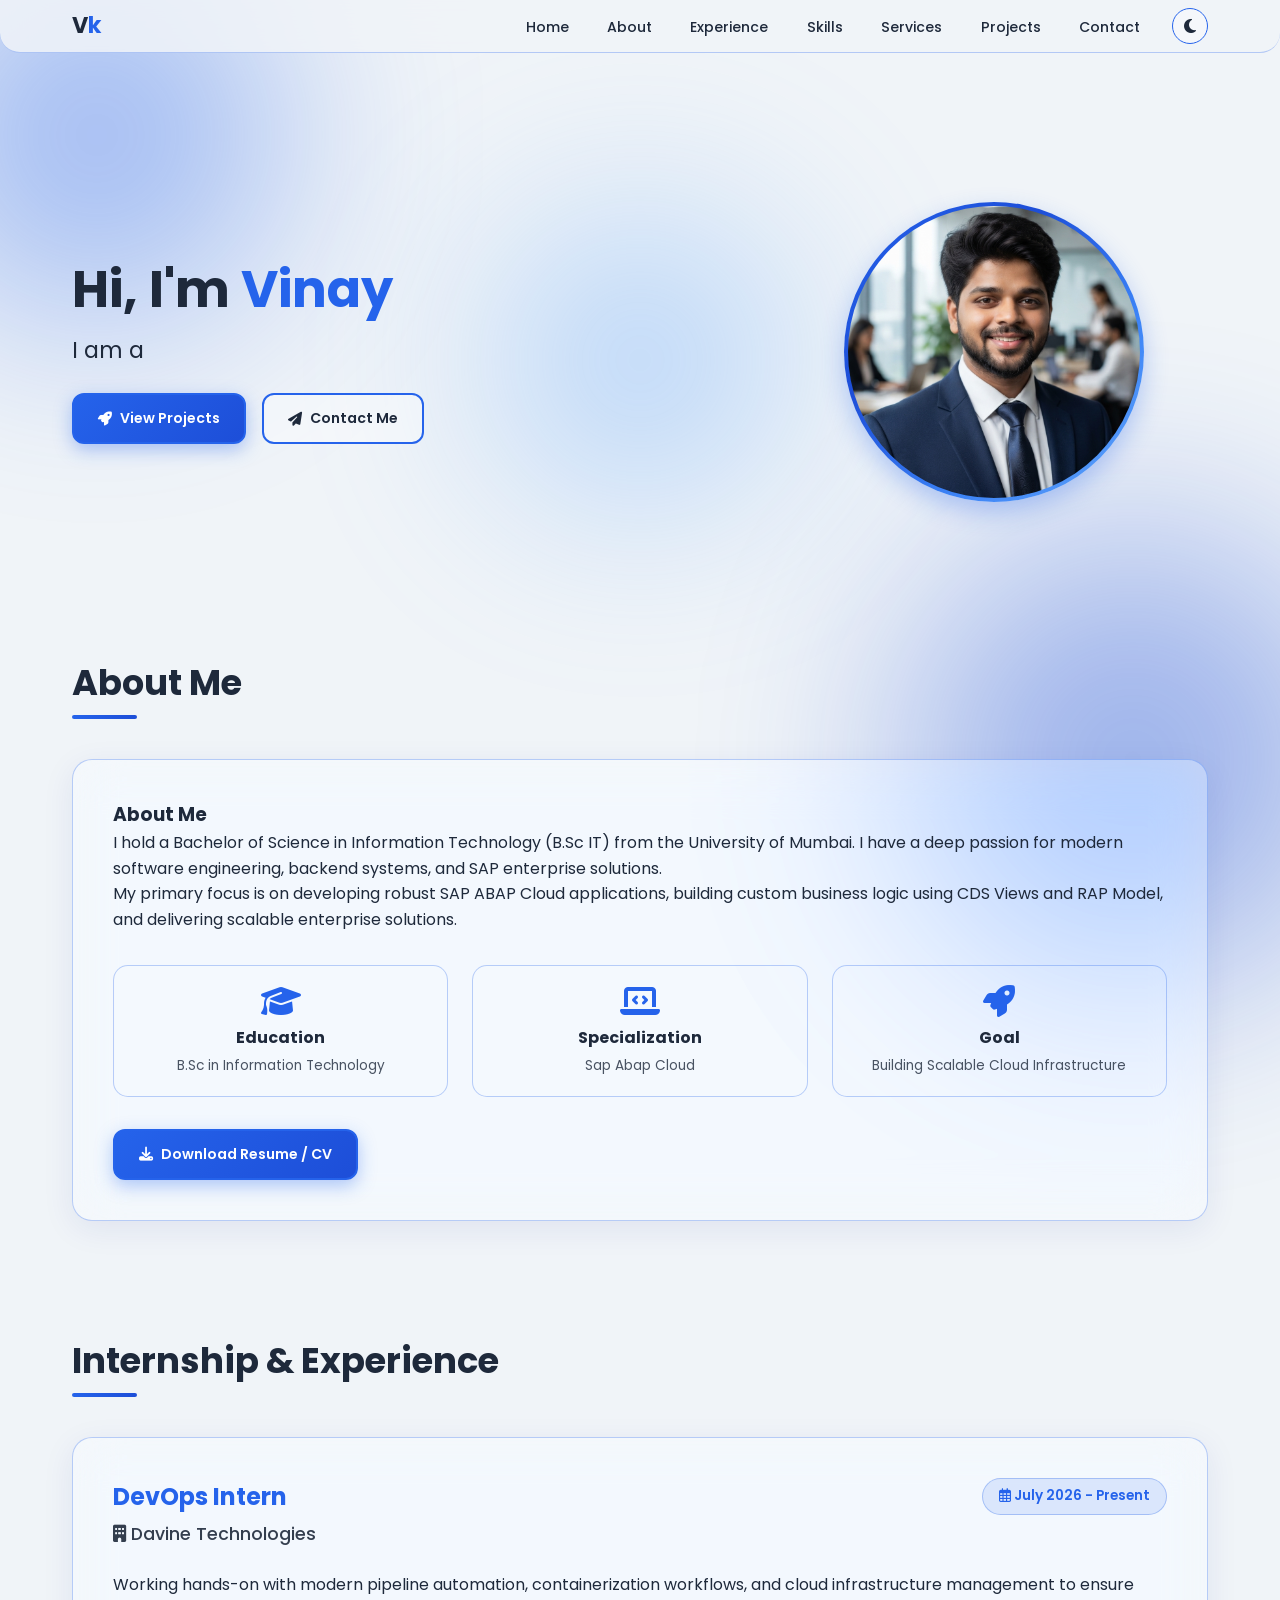
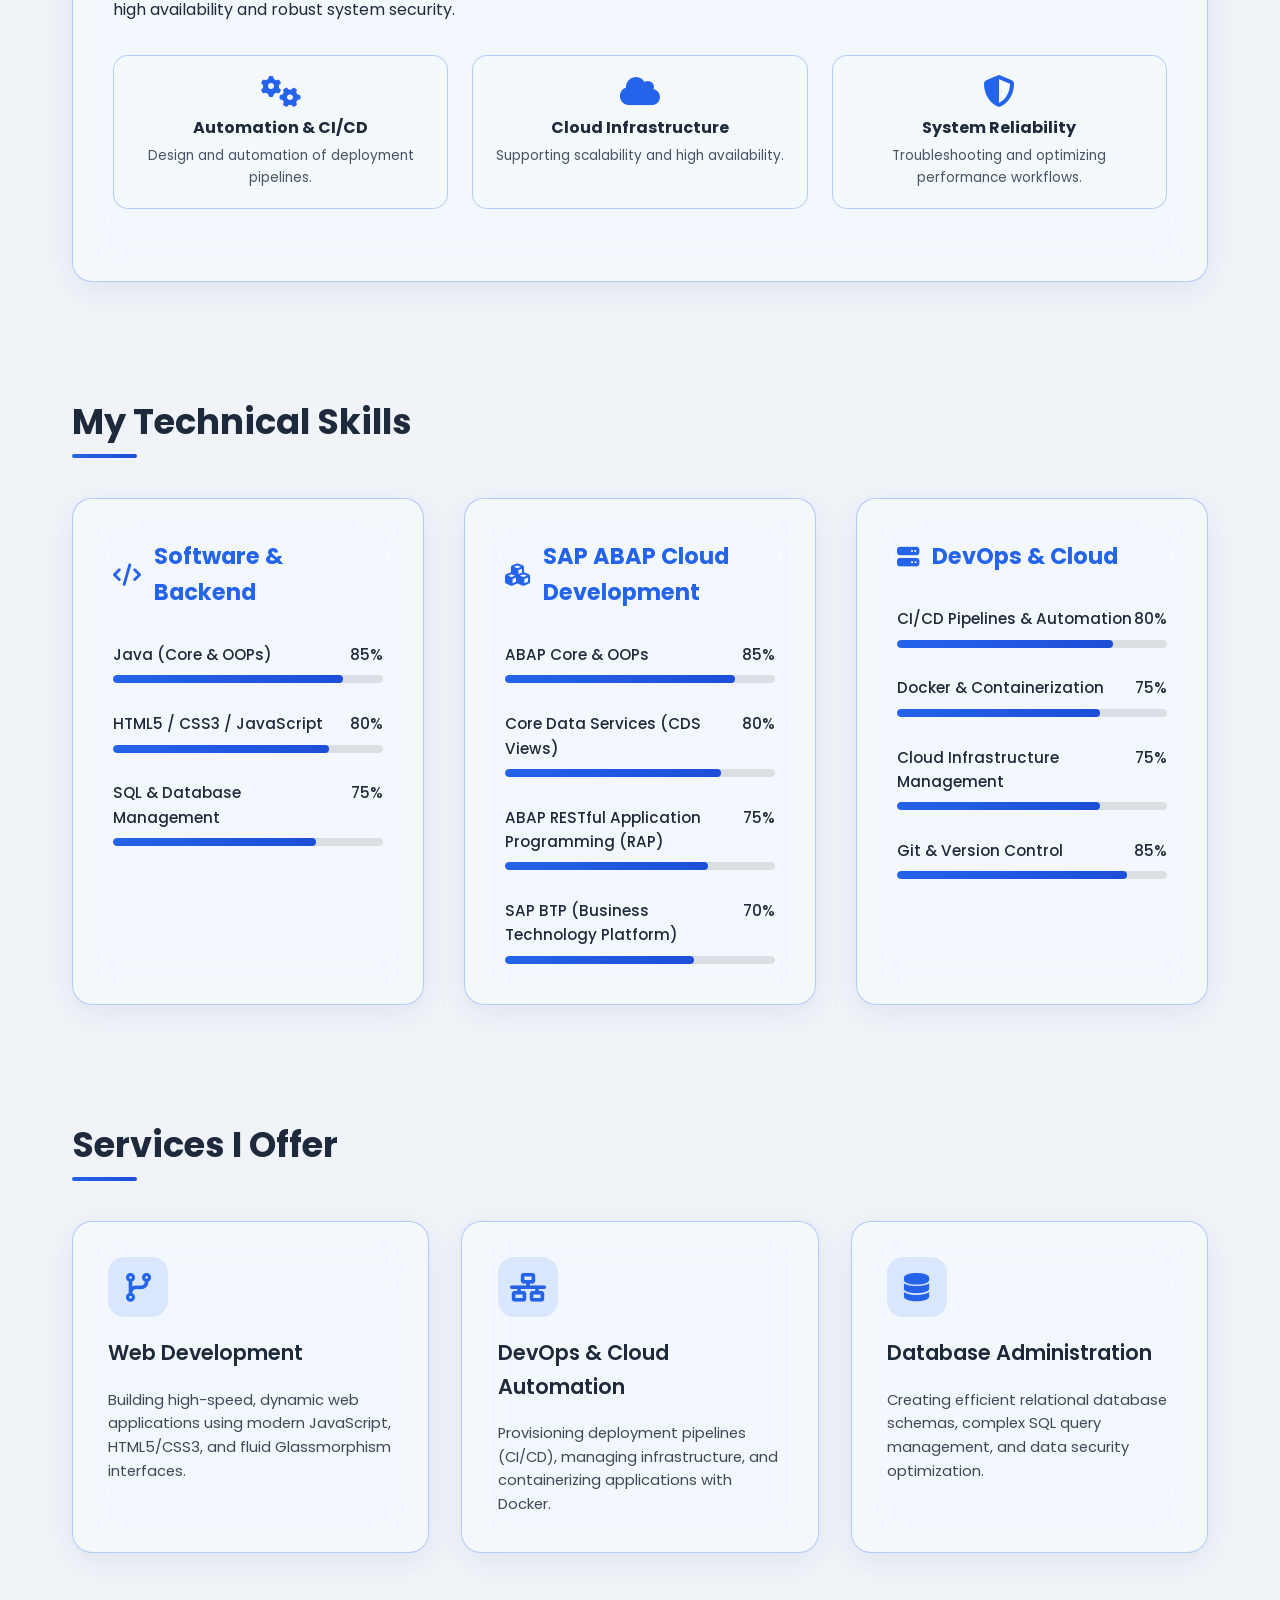
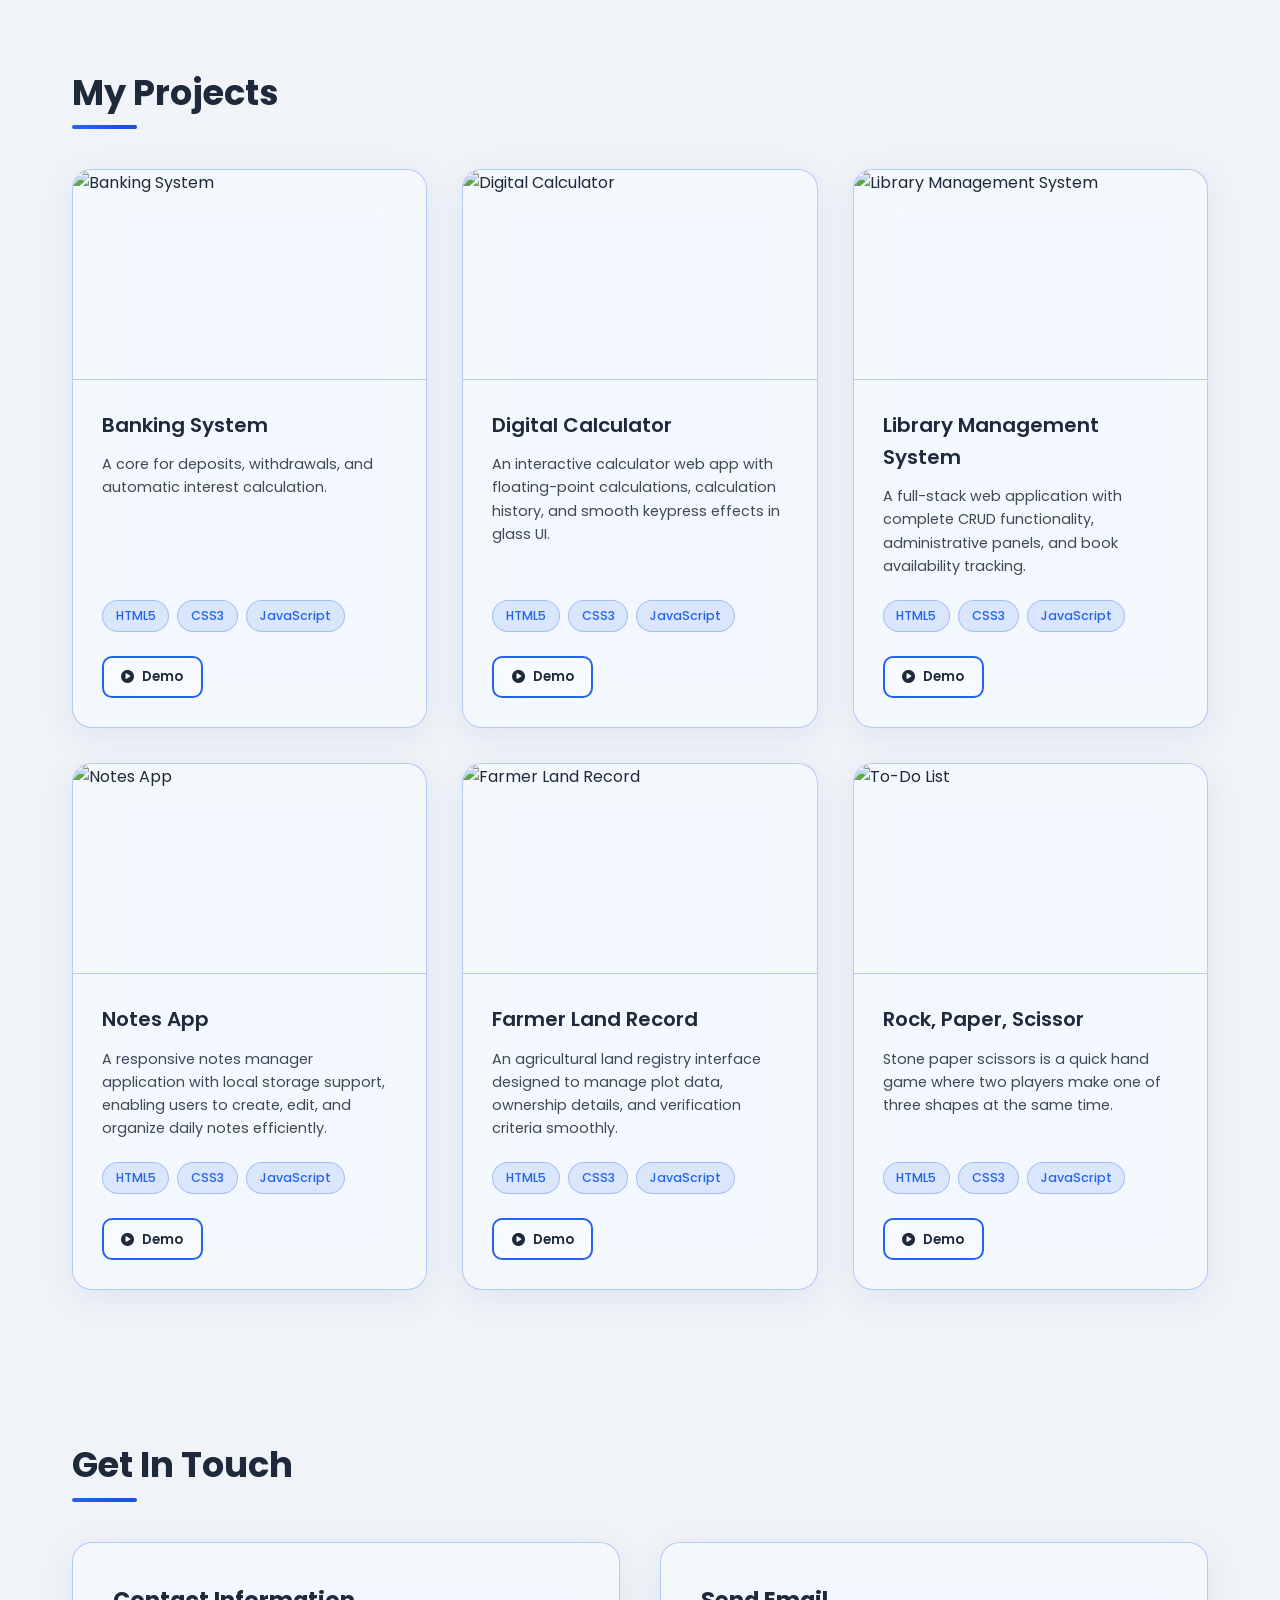
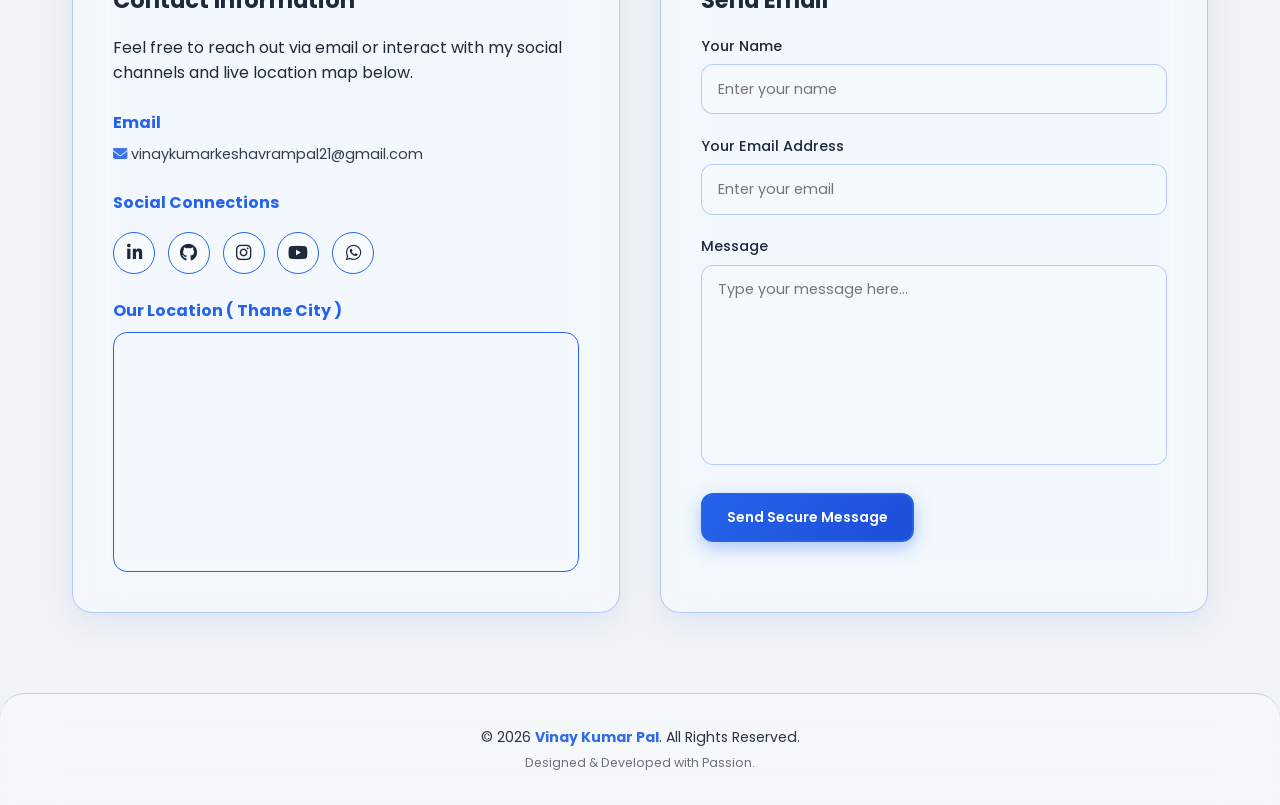
==== index.html @ 1f894e3c "update" ====
<!DOCTYPE html>
<html lang="en">
<head>
    <meta charset="UTF-8">
    <meta name="viewport" content="width=device-width, initial-scale=1.0">
    <title>Vinay Kumar | Portfolio</title>
    <link rel="stylesheet" href="https://cdnjs.cloudflare.com/ajax/libs/font-awesome/6.4.0/css/all.min.css">
    <link href="https://fonts.googleapis.com/css2?family=Poppins:wght@300;400;500;600;700&display=swap" rel="stylesheet">
    <link rel="stylesheet" href="style.css">
</head>
<body>

    <div class="bg-animation-blob blob-one"></div>
    <div class="bg-animation-blob blob-two"></div>
    <div class="bg-animation-blob blob-three"></div>

    <header class="site-header" id="mainHeader">
        <nav class="navigation-bar">
            <a href="#home" class="brand-logo">V<span>k</span></a>
            <div class="nav-controls-wrapper">
                <ul class="menu-items-list" id="navLinks">
                    <li><a href="#home">Home</a></li>
                    <li><a href="#about">About</a></li>
                    <li><a href="#experience">Experience</a></li>
                    <li><a href="#skills">Skills</a></li>
                    <li><a href="#services">Services</a></li>
                    <li><a href="#projects">Projects</a></li>
                    <li><a href="#contact">Contact</a></li>
                </ul>
                
                <button class="theme-switcher-btn" id="themeToggle" aria-label="Toggle theme">
                    <i class="fas fa-moon"></i>
                </button>
                <button class="mobile-menu-btn" id="menuToggle" aria-label="Open Menu">
                    <i class="fas fa-bars"></i>
                </button>
            </div>
        </nav>
    </header>
    <main class="main-site-container">
        
        <!-- Hero Section -->

        <section id="home" class="hero-section-box">
            <div class="hero-content-area">
                <h1>Hi, I'm <span>Vinay </span></h1>
                <p>I am a <span id="typing-text"></span></p>
                <div class="hero-cta-buttons">
                    <a href="#projects" class="btn btn-glass-primary"><i class="fas fa-rocket"></i> View Projects</a>
                    <a href="#contact" class="btn btn-glass-outline"><i class="fas fa-paper-plane"></i> Contact Me</a>
                </div>
            </div>
            <div class="hero-visual-area">
                <div class="profile-frame-wrapper">
                    <img src="Me.jpeg" alt="Vinay Kumar Profile" id="profilePic">
                </div>
            </div>
        </section>

        <!-- About Section -->

        <section id="about">
            <h2>About Me</h2>
            <div class="content-card-box glass hover-lift">
                <div class="inner-text-block">
                    <h3>About Me</h3>
                    <p>I hold a Bachelor of Science in Information Technology (B.Sc IT) from the University of Mumbai. I have a deep passion for modern software engineering, backend systems, and SAP enterprise solutions.</p>
                    <p>My primary focus is on developing robust SAP ABAP Cloud applications, building custom business logic using CDS Views and RAP Model, and delivering scalable enterprise solutions.</p> 
                    <div class="highlights-grid-box">
                        <div class="highlight-card-item">
                            <i class="fas fa-graduation-cap"></i>
                            <h4>Education</h4>
                            <p>B.Sc in Information Technology</p>
                        </div>
                        <div class="highlight-card-item">
                            <i class="fas fa-laptop-code"></i>
                            <h4>Specialization</h4>
                            <p>Sap Abap Cloud</p>
                        </div>
                        <div class="highlight-card-item">
                            <i class="fas fa-rocket"></i>
                            <h4>Goal</h4>
                            <p>Building Scalable Cloud Infrastructure</p>
                        </div>
                    </div>
                    <div class="resume-btn-wrapper">
                        <a href="#" download="Vinay_Kumar_Resume.pdf" class="btn btn-glass-primary glow-btn">
                            <i class="fas fa-download"></i> Download Resume / CV
                        </a>
                    </div>
                </div>
            </div>
        </section>

        <!-- Experience Section -->

        <section id="experience">
            <h2>Internship & Experience</h2>
            <div class="content-card-box glass hover-lift">
                <div class="inner-text-block">
                    <div class="experience-header-row">
                        <div>
                            <h3>DevOps Intern</h3>
                            <p class="company-title"><i class="fas fa-building"></i> Davine Technologies</p>
                        </div>
                        <span class="experience-badge-date"><i class="far fa-calendar-alt"></i> July 2026 - Present</span>
                    </div>
                    <p>Working hands-on with modern pipeline automation, containerization workflows, and cloud infrastructure management to ensure high availability and robust system security.</p>
                    <div class="highlights-grid-box">
                        <div class="highlight-card-item">
                            <i class="fas fa-cogs"></i>
                            <h4>Automation & CI/CD</h4>
                            <p>Design and automation of deployment pipelines.</p>
                        </div>
                        <div class="highlight-card-item">
                            <i class="fas fa-cloud"></i>
                            <h4>Cloud Infrastructure</h4>
                            <p>Supporting scalability and high availability.</p>
                        </div>
                        <div class="highlight-card-item">
                            <i class="fas fa-shield-alt"></i>
                            <h4>System Reliability</h4>
                            <p>Troubleshooting and optimizing performance workflows.</p>
                        </div>
                    </div>
                </div>
            </div>
        </section>

        <!-- Technical Skills Section -->

        <section id="skills">
            <h2>My Technical Skills</h2>
            <div class="skills-wrapper-grid">
                <div class="skill-category-card glass hover-lift">
                    <h3><i class="fas fa-code"></i> Software & Backend</h3>
                    <div class="skill-bars-stack">
                        <div class="single-skill-bar">
                            <div class="skill-meta-info">
                                <span>Java (Core & OOPs)</span>
                                <span>85%</span>
                            </div>
                            <div class="progress-track-bg">
                                <div class="progress-fill-bar" style="width: 85%;"></div>
                            </div>
                        </div>
                        <div class="single-skill-bar">
                            <div class="skill-meta-info">
                                <span>HTML5 / CSS3 / JavaScript</span>
                                <span>80%</span>
                            </div>
                            <div class="progress-track-bg">
                                <div class="progress-fill-bar" style="width: 80%;"></div>
                            </div>
                        </div>
                        <div class="single-skill-bar">
                            <div class="skill-meta-info">
                                <span>SQL & Database Management</span>
                                <span>75%</span>
                            </div>
                            <div class="progress-track-bg">
                                <div class="progress-fill-bar" style="width: 75%;"></div>
                            </div>
                        </div>
                    </div>
                </div>
                <div class="skill-category-card glass hover-lift">
                    <h3><i class="fas fa-cubes"></i> SAP ABAP Cloud Development</h3>
                    <div class="skill-bars-stack">
                        <div class="single-skill-bar">
                            <div class="skill-meta-info">
                                <span>ABAP Core & OOPs</span>
                                <span>85%</span>
                            </div>
                            <div class="progress-track-bg">
                                <div class="progress-fill-bar" style="width: 85%;"></div>
                            </div>
                        </div>
                        <div class="single-skill-bar">
                            <div class="skill-meta-info">
                                <span>Core Data Services (CDS Views)</span>
                                <span>80%</span>
                            </div>
                            <div class="progress-track-bg">
                                <div class="progress-fill-bar" style="width: 80%;"></div>
                            </div>
                        </div>
                        <div class="single-skill-bar">
                            <div class="skill-meta-info">
                                <span>ABAP RESTful Application Programming (RAP)</span>
                                <span>75%</span>
                            </div>
                            <div class="progress-track-bg">
                                <div class="progress-fill-bar" style="width: 75%;"></div>
                            </div>
                        </div>
                        <div class="single-skill-bar">
                            <div class="skill-meta-info">
                                <span>SAP BTP (Business Technology Platform)</span>
                                <span>70%</span>
                            </div>
                            <div class="progress-track-bg">
                                <div class="progress-fill-bar" style="width: 70%;"></div>
                            </div>
                        </div>
                    </div>
                </div>
                <div class="skill-category-card glass hover-lift">
                    <h3><i class="fas fa-server"></i> DevOps & Cloud</h3>
                    <div class="skill-bars-stack">
                        <div class="single-skill-bar">
                            <div class="skill-meta-info">
                                <span>CI/CD Pipelines & Automation</span>
                                <span>80%</span>
                            </div>
                            <div class="progress-track-bg">
                                <div class="progress-fill-bar" style="width: 80%;"></div>
                            </div>
                        </div>
                        <div class="single-skill-bar">
                            <div class="skill-meta-info">
                                <span>Docker & Containerization</span>
                                <span>75%</span>
                            </div>
                            <div class="progress-track-bg">
                                <div class="progress-fill-bar" style="width: 75%;"></div>
                            </div>
                        </div>
                        <div class="single-skill-bar">
                            <div class="skill-meta-info">
                                <span>Cloud Infrastructure Management</span>
                                <span>75%</span>
                            </div>
                            <div class="progress-track-bg">
                                <div class="progress-fill-bar" style="width: 75%;"></div>
                            </div>
                        </div>
                        <div class="single-skill-bar">
                            <div class="skill-meta-info">
                                <span>Git & Version Control</span>
                                <span>85%</span>
                            </div>
                            <div class="progress-track-bg">
                                <div class="progress-fill-bar" style="width: 85%;"></div>
                            </div>
                        </div>
                    </div>
                </div>
            </div>
        </section>

        <!-- Services Section -->

        <section id="services">
            <h2>Services I Offer</h2>
            <div class="services-wrapper-grid">
                <div class="service-box-card glass hover-lift">
                    <div class="service-icon-box"><i class="fas fa-code-branch"></i></div>
                    <h3>Web Development</h3>
                    <p>Building high-speed, dynamic web applications using modern JavaScript, HTML5/CSS3, and fluid Glassmorphism interfaces.</p>
                </div>
                <div class="service-box-card glass hover-lift">
                    <div class="service-icon-box"><i class="fas fa-network-wired"></i></div>
                    <h3>DevOps & Cloud Automation</h3>
                    <p>Provisioning deployment pipelines (CI/CD), managing infrastructure, and containerizing applications with Docker.</p>
                </div>
                <div class="service-box-card glass hover-lift">
                    <div class="service-icon-box"><i class="fas fa-database"></i></div>
                    <h3>Database Administration</h3>
                    <p>Creating efficient relational database schemas, complex SQL query management, and data security optimization.</p>
                </div>
            </div>
        </section>

        <!-- Projects Section -->

        <section id="projects">
            <h2>My Projects</h2>
            <div class="projects-wrapper-grid" style="margin-bottom: 2.2rem;">
                <div class="project-item-card glass hover-lift">
                    <div class="project-thumb-box">
                        <img src="https://images.unsplash.com/photo-1563986768609-322da13575f3?w=600&auto=format&fit=crop&q=8" alt="Banking System">
                    </div>
                    <div class="project-details-box">
                        <h3>Banking System</h3>
                        <p>A core for deposits, withdrawals, and automatic interest calculation.</p>
                        <div class="project-tech-tags">
                            <span>HTML5</span>
                            <span>CSS3</span>
                            <span>JavaScript</span>
                        </div>
                        <div class="project-actions-row">
                            <a href="bank.html" class="btn btn-sm btn-glass-outline"><i class="fas fa-play-circle"></i> Demo</a>
                        </div>
                    </div>
                </div>
                <div class="project-item-card glass hover-lift">
                    <div class="project-thumb-box">
                        <img src="https://plus.unsplash.com/premium_photo-1724800663657-3e57bf4f622c?q=80&w=726&auto=format&fit=crop" alt="Digital Calculator">
                    </div>
                    <div class="project-details-box">
                        <h3>Digital Calculator</h3>
                        <p>An interactive calculator web app with floating-point calculations, calculation history, and smooth keypress effects in glass UI.</p>
                        <div class="project-tech-tags">
                            <span>HTML5</span>
                            <span>CSS3</span>
                            <span>JavaScript</span>
                        </div>
                        <div class="project-actions-row">
                            <a href="calculator.html" class="btn btn-sm btn-glass-outline"><i class="fas fa-play-circle"></i> Demo</a>
                        </div>
                    </div>
                </div>
                <div class="project-item-card glass hover-lift">
                    <div class="project-thumb-box">
                        <img src="https://images.unsplash.com/photo-1521587760476-6c12a4b040da?w=600&auto=format&fit=crop&q=80" alt="Library Management System">
                    </div>
                    <div class="project-details-box">
                        <h3>Library Management System</h3>
                        <p>A full-stack web application with complete CRUD functionality, administrative panels, and book availability tracking.</p>
                        <div class="project-tech-tags">
                            <span>HTML5</span>
                            <span>CSS3</span>
                            <span>JavaScript</span>
                        </div>
                        <div class="project-actions-row">
                            <a href="library.html" class="btn btn-sm btn-glass-outline"><i class="fas fa-play-circle"></i> Demo</a>
                        </div>
                    </div>
                </div>
                <div class="project-item-card glass hover-lift">
                    <div class="project-thumb-box">
                        <img src="https://images.pexels.com/photos/7103/writing-notes-idea-conference.jpg?auto=compress&w=1260&h=750&dpr=1" alt="Notes App">
                    </div>
                     <div class="project-details-box">
                        <h3>Notes App</h3>
                        <p>A responsive notes manager application with local storage support, enabling users to create, edit, and organize daily notes efficiently.</p>
                        <div class="project-tech-tags">
                            <span>HTML5</span>
                            <span>CSS3</span>
                            <span>JavaScript</span>
                        </div>
                        <div class="project-actions-row">
                            <a href="notes.html" class="btn btn-sm btn-glass-outline"><i class="fas fa-play-circle"></i> Demo</a>
                        </div>
                    </div>
                </div>
                <div class="project-item-card glass hover-lift">
                    <div class="project-thumb-box">
                        <img src="https://mitraweb.in/blogs/wp-content/uploads/2022/05/Farming.jpg" alt="Farmer Land Record">
                    </div>
                    <div class="project-details-box">
                        <h3>Farmer Land Record</h3>
                        <p>An agricultural land registry interface designed to manage plot data, ownership details, and verification criteria smoothly.</p>
                        <div class="project-tech-tags">
                            <span>HTML5</span>
                            <span>CSS3</span>
                            <span>JavaScript</span>
                        </div>
                        <div class="project-actions-row">
                            <a href="farmer.html" class="btn btn-sm btn-glass-outline"><i class="fas fa-play-circle"></i> Demo</a>
                        </div>
                    </div>
                </div>
                <div class="project-item-card glass hover-lift">
                    <div class="project-thumb-box">
                        <img src="https://media.istockphoto.com/id/1443246502/photo/rock-paper-scissors-hand-game-in-nature.jpg?s=612x612&w=0&k=20&c=32pjUNWm8D0WwPH90sCFYPKxeiyO2l0V25PAmuaCKKg=" alt="To-Do List">
                    </div>
                    <div class="project-details-box">
                        <h3>Rock, Paper, Scissor</h3>
                        <p>Stone paper scissors is a quick hand game where two players make one of three shapes at the same time.</p>
                        <div class="project-tech-tags">
                            <span>HTML5</span>
                            <span>CSS3</span>
                            <span>JavaScript</span>
                        </div>
                        <div class="project-actions-row">
                            <a href="game.html" class="btn btn-sm btn-glass-outline"><i class="fas fa-play-circle"></i> Demo</a>
                        </div>
                    </div>
                </div>
            </div>
        </section>

        <!-- Contact Section -->
        <section id="contact">
            <h2>Get In Touch</h2>
            <div class="contact-layout-grid">
                <div class="contact-info-card glass hover-lift">
                    <h3>Contact Information</h3>
                    <p style="margin-bottom: 1.5rem;">Feel free to reach out via email or interact with my social channels and live location map below.</p>
                    <h4>Email</h4>
                    <p style="font-size:0.9rem; opacity:0.9; margin-bottom:1.5rem;"><i class="fas fa-envelope" style="color:var(--primary-color)"></i> vinaykumarkeshavrampal21@gmail.com</p>
                    <h4>Social Connections</h4>
                    <div class="social-links-row">
                        <a href="https://www.linkedin.com/in/vinay-kumar-pal-717422367" target="_blank" class="social-btn linkedin" aria-label="LinkedIn"><i class="fab fa-linkedin-in"></i></a>
                        <a href="https://github.com" target="_blank" class="social-btn github" aria-label="GitHub"><i class="fab fa-github"></i></a>
                        <a href="https://www.instagram.com/vinayakkk.21?igsh=MW81MHc1NG1zMDBzcg==" target="_blank" class="social-btn instagram" aria-label="Instagram"><i class="fab fa-instagram"></i></a>
                        <a href="https://youtube.com" target="_blank" class="social-btn youtube" aria-label="YouTube"><i class="fab fa-youtube"></i></a>
                        <a href="https://wa.me/919120656386" target="_blank" class="social-btn whatsapp" aria-label="WhatsApp"><i class="fab fa-whatsapp"></i></a>
                    </div>
                    <h4>Our Location ( Thane City )</h4>
                    <div class="map-embed-frame">
                        <iframe 
                            id="googleMapHeader"
                            src="https://www.google.com/maps/embed?pb=!1m18!1m12!1m3!1d120612.39414594247!2d72.81232491295286!3d19.0357069818817!2m3!1f0!2f0!3f0!3m2!1i1024!2i768!4f13.1!3m3!1m2!1s0x3be7c6306644edc1%3A0x5da4ed8f8d648c69!2sMumbai%2C%20Maharashtra!5e0!3m2!1sen!2sin!4v1710000000000!5m2!1sen!2sin" allowfullscreen="" loading="lazy">
                        </iframe>
                    </div>
                </div>

                <div class="contact-form-card glass hover-lift">
                    <h3>Send Email</h3>
                    <form action="https://formspree.io/f/mjgnqlpn" method="POST">
                        <div class="form-input-group">
                            <label for="name">Your Name</label>
                            <input type="text" id="name" name="name" required placeholder="Enter your name">
                        </div>
                        <div class="form-input-group">
                            <label for="email">Your Email Address</label>
                            <input type="email" id="email" name="email" required placeholder="Enter your email">
                        </div>
                        <div class="form-input-group">
                            <label for="message">Message</label>
                            <textarea id="message" name="message" class="fixed-message-box" required placeholder="Type your message here..."></textarea>
                        </div>
                        <input type="hidden" name="_to" value="vinaykumarkeshavrampal21@gmail.com">
                        <input type="text" name="_gotcha" style="display:none">
                        <button type="submit" class="btn btn-glass-primary">Send Secure Message</button>
                        
                        <div id="formSuccessMessage" style="display: none;" class="form-alert-msg form-message-success">
                            <i class="fas fa-check-circle"></i> Message successfully submitted! Thank you for reaching out.
                        </div>
                    </form>
                </div>
            </div>
        </section>
    </main>

<!-- Footer Section -->

<footer class="site-footer">
    <div class="main-site-container footer-inner-wrap">
        <div class="footer-divider-row">
            <div class="copyright-text-box">
                <p>&copy; 2026 <strong>Vinay Kumar Pal</strong>. All Rights Reserved.</p>
                <span class="footer-tagline">Designed & Developed with Passion.</span>
            </div>
        </div>
    </div>
</footer>

<script src="https://unpkg.com/typed.js@2.1.0/dist/typed.umd.js"></script>
<script src="script.js"></script>
</body>
</html>
---- style.css ----
/* COLOR SYSTEM & GLOBAL RESET */
:root {
    --bg-color: #f0f4f8;
    --text-color: #1e293b;
    --primary-color: #2563eb; /* Updated to Pure Blue */
    --accent-color: #1d4ed8;
    --golden-color: #3b82f6;  /* Updated highlights to Blue */
    --border-color: rgba(37, 99, 235, 0.3);
    --glass-bg: rgba(255, 255, 255, 0.35);
    --glass-shadow: rgba(31, 38, 135, 0.08);
    --header-bg: rgba(240, 244, 248, 0.85);
}

[data-theme="dark"] {
    --bg-color: #0b0f19;
    --text-color: #f8fafc;
    --primary-color: #3b82f6; 
    --accent-color: #60a5fa;
    --golden-color: #2563eb; 
    --border-color: rgba(59, 130, 246, 0.2);
    --glass-bg: rgba(15, 23, 42, 0.45);
    --glass-shadow: rgba(0, 0, 0, 0.3);
    --header-bg: rgba(11, 15, 25, 0.85);
}

* {
    margin: 0;
    padding: 0;
    box-sizing: border-box;
    font-family: 'Poppins', sans-serif;
    transition: background-color 0.3s ease, color 0.3s ease, border-color 0.3s ease, transform 0.3s ease, box-shadow 0.3s ease;
}

html { 
    scroll-behavior: smooth; 
}

body {
    background-color: var(--bg-color);
    color: var(--text-color);
    line-height: 1.6;
    overflow-x: hidden;
    position: relative;
}

/* HOVER TRANSFORMATIONS */
.hover-lift:hover {
    transform: translateY(-8px) scale(1.01);
    box-shadow: 0 18px 35px rgba(37, 99, 235, 0.25), 0 0 20px rgba(37, 99, 235, 0.15);
    border-color: #2563eb;
}

.glass {
    background: var(--glass-bg);
    backdrop-filter: blur(25px) saturate(200%);
    -webkit-backdrop-filter: blur(25px) saturate(200%);
    border: 1px solid var(--border-color);
    box-shadow: 0 8px 32px 0 var(--glass-shadow);
    border-radius: 20px;
}

/* ANIMATED BACKGROUND BLOBS */
.bg-animation-blob {
    position: fixed;
    border-radius: 50%;
    filter: blur(90px);
    z-index: -1;
    opacity: 0.5;
    pointer-events: none;
    animation: moveBlobs 22s infinite alternate ease-in-out;
}

.blob-one {
    width: 450px;
    height: 450px;
    background: radial-gradient(circle, #2563eb 0%, rgba(37, 99, 235, 0) 100%);
    top: -10%;
    left: -10%;
}

.blob-two {
    width: 550px;
    height: 550px;
    background: radial-gradient(circle, #1d4ed8 0%, rgba(29, 78, 216, 0) 100%);
    bottom: -15%;
    right: -10%;
    animation-delay: -10s;
}

.blob-three {
    width: 350px;
    height: 350px;
    background: radial-gradient(circle, #60a5fa 0%, rgba(96, 165, 250, 0) 100%);
    top: 40%;
    left: 50%;
    transform: translate(-50%, -50%);
    animation-delay: -5s;
}

@keyframes moveBlobs {
    0% { transform: translate(0, 0) scale(1) rotate(0deg); }
    100% { transform: translate(90px, 60px) scale(1.15) rotate(360deg); }
}

/* PROFILE IMAGE & MORPHING */
.profile-frame-wrapper {
    position: relative;
    width: 300px;
    height: 300px;
    padding: 4px;
    background: linear-gradient(135deg, #2563eb, #1d4ed8, #3b82f6, #60a5fa);
    border-radius: 50%;
    box-shadow: 0 10px 25px rgba(37, 99, 235, 0.3);
    animation: autoMorph 8s ease-in-out infinite;
}

#profilePic {
    width: 100%;
    height: 100%;
    object-fit: cover;
    border-radius: 50%;
    animation: autoMorph 8s ease-in-out infinite;
}

@keyframes autoMorph {
    0% { border-radius: 60% 40% 30% 70% / 60% 30% 70% 40%; }
    50% { border-radius: 30% 60% 70% 40% / 50% 60% 30% 60%; }
    100% { border-radius: 60% 40% 30% 70% / 60% 30% 70% 40%; }
}

/* HEADER & NAVIGATION */
.site-header {
    position: fixed;
    top: 0;
    width: 100%;
    background: var(--header-bg);
    backdrop-filter: blur(20px);
    -webkit-backdrop-filter: blur(20px);
    border-bottom: 1px solid var(--border-color);
    border-bottom-left-radius: 20px;
    border-bottom-right-radius: 20px;
    z-index: 1000;
}

.navigation-bar {
    display: flex;
    justify-content: space-between;
    align-items: center;
    max-width: 1200px;
    margin: 0 auto;
    padding: 0.5rem 2rem;
}

.brand-logo {
    font-size: 1.4rem;
    font-weight: 700;
    color: var(--text-color);
    text-decoration: none;
}
.brand-logo span { color: #2563eb; }

.nav-controls-wrapper {
    display: flex;
    align-items: center;
    gap: 1.2rem;
}

.menu-items-list {
    display: flex;
    list-style: none;
    gap: 0.8rem;
    align-items: center;
}

.menu-items-list a {
    text-decoration: none;
    color: var(--text-color);
    font-weight: 500;
    font-size: 0.88rem;
    padding: 0.35rem 0.8rem;
    border-radius: 60px;
}

.menu-items-list a:hover {
    color: #2563eb;
    background: var(--glass-bg);
    box-shadow: 0 4px 12px rgba(37, 99, 235, 0.15);
    transform: translateY(-2px);
}

.theme-switcher-btn, .mobile-menu-btn {
    background: var(--glass-bg);
    border: 1px solid #2563eb; /* Pure Blue border */
    border-radius: 50%;
    width: 36px;
    height: 36px;
    cursor: pointer;
    color: var(--text-color);
    display: flex;
    align-items: center;
    justify-content: center;
    font-size: 1rem;
}

.mobile-menu-btn { display: none; }

/* MAIN CONTAINER & SECTIONS */
.main-site-container {
    max-width: 1200px;
    margin: 0 auto;
    padding: 6.5rem 2rem 0rem 2rem;
}

section { padding: 3.5rem 0; }
#contact { padding-bottom: 1rem; }

h2 {
    font-size: 2.2rem;
    margin-bottom: 2.5rem;
    position: relative;
    padding-bottom: 0.5rem;
}

h2::after {
    content: '';
    position: absolute;
    bottom: 0;
    left: 0;
    width: 65px;
    height: 4px;
    background: linear-gradient(90deg, #2563eb, #1d4ed8);
    border-radius: 2px;
}

/* HERO SECTION */
.hero-section-box {
    display: flex;
    align-items: center;
    justify-content: space-between;
    min-height: 55vh;
    gap: 4rem;
}

.hero-content-area { flex: 1.2; }
.hero-content-area h1 { font-size: 3.2rem; margin-bottom: 0.8rem; font-weight: 700; line-height: 1.2; }
.hero-content-area span { color: #2563eb; }
.hero-content-area p { font-size: 1.4rem; margin-bottom: 1.5rem; }
#typing-text { color: #2563eb; font-weight: 600; }

.hero-cta-buttons { display: flex; gap: 1rem; flex-wrap: wrap; }
.hero-visual-area { flex: 0.8; display: flex; justify-content: center; }

/* ABOUT & EXPERIENCE SECTIONS */
.content-card-box { padding: 2.5rem; }
.highlights-grid-box {
    display: grid;
    grid-template-columns: repeat(auto-fit, minmax(200px, 1fr));
    gap: 1.5rem;
    margin: 2rem 0;
}

.highlight-card-item {
    background: rgba(255, 255, 255, 0.05);
    border: 1px solid var(--border-color);
    padding: 1.2rem;
    border-radius: 15px;
    text-align: center;
}

.highlight-card-item i { font-size: 2rem; color: #2563eb; margin-bottom: 0.5rem; }
.highlight-card-item h4 { font-size: 1rem; margin-bottom: 0.3rem; }
.highlight-card-item p { font-size: 0.85rem; opacity: 0.8; }

.highlight-card-item:hover {
    transform: translateY(-5px);
    background: var(--glass-bg);
    border-color: #2563eb;
    box-shadow: 0 8px 20px rgba(37, 99, 235, 0.2);
}

.experience-header-row { display: flex; justify-content: space-between; align-items: flex-start; margin-bottom: 1.5rem; flex-wrap: wrap; gap: 1rem; }
.experience-header-row h3 { font-size: 1.5rem; color: #2563eb; }
.company-title { font-weight: 500; font-size: 1.1rem; opacity: 0.9; margin-top: 0.2rem; }
.experience-badge-date { background: rgba(37, 99, 235, 0.12); color: #2563eb; padding: 0.4rem 1rem; border-radius: 20px; font-size: 0.85rem; font-weight: 600; border: 1px solid rgba(37, 99, 235, 0.3); }

/* SKILLS SECTION */
.skills-wrapper-grid { display: grid; grid-template-columns: repeat(auto-fit, minmax(320px, 1fr)); gap: 2.5rem; }
.skill-category-card { padding: 2.5rem; }
.skill-category-card h3 { font-size: 1.4rem; margin-bottom: 2rem; display: flex; align-items: center; gap: 0.8rem; color: #2563eb; }
.skill-bars-stack { display: flex; flex-direction: column; gap: 1.8rem; }
.skill-meta-info { display: flex; justify-content: space-between; font-weight: 500; margin-bottom: 0.5rem; font-size: 0.95rem; }
.progress-track-bg { width: 100%; height: 8px; background: rgba(0, 0, 0, 0.1); border-radius: 10px; overflow: hidden; position: relative; }
[data-theme="dark"] .progress-track-bg { background: rgba(255, 255, 255, 0.08); }
.progress-fill-bar { 
    height: 100%; 
    background: linear-gradient(90deg, #2563eb, #1d4ed8); 
    border-radius: 10px; 
}

/* SERVICES SECTION */
.services-wrapper-grid { display: grid; grid-template-columns: repeat(auto-fit, minmax(300px, 1fr)); gap: 2rem; }
.service-box-card {
    padding: 2.2rem;
    display: flex;
    flex-direction: column;
    gap: 1.2rem;
    border-radius: 20px;
}

.service-icon-box {
    width: 60px;
    height: 60px;
    border-radius: 16px;
    background: rgba(37, 99, 235, 0.12);
    display: flex;
    align-items: center;
    justify-content: center;
    font-size: 1.8rem;
    color: #2563eb;
}

.service-box-card:hover .service-icon-box {
    background: linear-gradient(135deg, #2563eb, #1d4ed8);
    color: #ffffff;
    transform: scale(1.1) rotate(5deg);
}

.service-box-card h3 { font-size: 1.3rem; font-weight: 600; }
.service-box-card p { font-size: 0.92rem; opacity: 0.85; line-height: 1.6; }

/* PROJECTS SECTION */
.projects-wrapper-grid { display: grid; grid-template-columns: repeat(auto-fit, minmax(320px, 1fr)); gap: 2.2rem; }
.project-item-card {
    display: flex;
    flex-direction: column;
    border-radius: 20px;
    overflow: hidden;
    height: 100%;
}

.project-thumb-box {
    width: 100%;
    height: 210px;
    overflow: hidden;
    border-bottom: 1px solid var(--border-color);
}

.project-thumb-box img {
    width: 100%;
    height: 100%;
    object-fit: cover;
    transition: transform 0.4s ease;
}

.project-item-card:hover .project-thumb-box img {
    transform: scale(1.08);
}

.project-details-box {
    padding: 1.8rem;
    display: flex;
    flex-direction: column;
    flex-grow: 1;
}

.project-details-box h3 { font-size: 1.25rem; margin-bottom: 0.8rem; font-weight: 600; }
.project-details-box p { font-size: 0.9rem; opacity: 0.85; margin-bottom: 1.4rem; flex-grow: 1; }

.project-tech-tags { display: flex; flex-wrap: wrap; gap: 0.5rem; margin-bottom: 1.5rem; }
.project-tech-tags span {
    background-color: rgba(37, 99, 235, 0.12);
    color: #2563eb;
    font-size: 0.78rem;
    padding: 0.3rem 0.8rem;
    border-radius: 20px;
    font-weight: 500;
    border: 1px solid rgba(37, 99, 235, 0.3);
}

.project-actions-row { display: flex; gap: 0.8rem; }

/* CONTACT SECTION */
.contact-layout-grid {
    display: grid;
    grid-template-columns: repeat(auto-fit, minmax(340px, 1fr));
    gap: 2.5rem;
    margin-top: 1rem;
}

.contact-info-card, .contact-form-card { padding: 2.5rem; border-radius: 20px; }
.contact-info-card h3, .contact-form-card h3 { font-size: 1.4rem; margin-bottom: 1rem; }
.contact-info-card h4 { font-size: 1rem; margin: 1.2rem 0 0.5rem 0; color: #2563eb; }

.form-input-group { margin-bottom: 1.3rem; }
.form-input-group label { display: block; margin-bottom: 0.4rem; font-weight: 500; font-size: 0.9rem; }

.form-input-group input, .fixed-message-box {
    width: 100%;
    padding: 0.85rem 1rem;
    border-radius: 12px;
    border: 1px solid var(--border-color);
    background-color: rgba(255, 255, 255, 0.08);
    color: var(--text-color);
    outline: none;
    font-size: 0.9rem;
}

.fixed-message-box { height: 200px; resize: none; }

.form-input-group input:focus, .fixed-message-box:focus {
    border-color: #2563eb;
    box-shadow: 0 0 0 3px rgba(37, 99, 235, 0.25);
}

.form-alert-msg.form-message-success {
    color: #155724;
    background-color: #d4edda;
    border: 1px solid #c3e6cb;
    padding: 12px 18px;
    border-radius: 6px;
    margin-top: 15px;
    font-size: 14px;
    font-weight: 500;
    text-align: center;
    box-shadow: 0 4px 6px rgba(0, 0, 0, 0.05);
    transition: all 0.3s ease-in-out;
}

.social-links-row { 
    display: flex; 
    flex-wrap: wrap; 
    gap: 0.8rem;
    margin: 1rem 0 1.5rem 0;
}

.social-btn {
    width: 42px;
    height: 42px;
    border-radius: 50%;
    background: var(--glass-bg);
    border: 1px solid #2563eb; /* Pure Blue border for social buttons */
    color: var(--text-color);
    display: flex;
    align-items: center;
    justify-content: center;
    text-decoration: none;
    font-size: 1.1rem;
}

.social-btn:hover { transform: translateY(-4px) scale(1.1); color: #ffffff; border-color: transparent; }
.social-btn.linkedin:hover { background: #0A66C2; box-shadow: 0 8px 18px rgba(10, 102, 194, 0.3); }
.social-btn.github:hover { background: #24292e; box-shadow: 0 8px 18px rgba(36, 41, 46, 0.3); }
.social-btn.instagram:hover { background: linear-gradient(45deg, #f09433, #e6683c, #dc2743, #cc2366, #bc1888); box-shadow: 0 8px 18px rgba(220, 39, 67, 0.3); }
.social-btn.youtube:hover { background: #FF0000; box-shadow: 0 8px 18px rgba(255, 0, 0, 0.3); }
.social-btn.whatsapp:hover { background: #25D366; box-shadow: 0 8px 18px rgba(37, 211, 102, 0.3); }

.map-embed-frame {
    width: 100%;
    height: 240px;
    border-radius: 14px;
    overflow: hidden;
    border: 1px solid #2563eb;
    margin-top: 0.5rem;
}

.map-embed-frame iframe { width: 100%; height: 100%; border: none; }

/* BUTTONS WITH PURE BLUE BORDERS */
.btn {
    padding: 0.75rem 1.5rem;
    border-radius: 12px;
    cursor: pointer;
    font-weight: 600;
    font-size: 0.88rem;
    text-align: center;
    text-decoration: none;
    display: inline-flex;
    align-items: center;
    justify-content: center;
    gap: 0.5rem;
    border: 2px solid #2563eb !important; /* Pure Blue Border Forced */
}

.btn-glass-primary {
    background: linear-gradient(135deg, #2563eb, #1d4ed8);
    color: #ffffff !important;
    border: 2px solid #2563eb !important;
    box-shadow: 0 6px 18px rgba(37, 99, 235, 0.35);
}

.btn-glass-primary:hover {
    transform: translateY(-3px);
    box-shadow: 0 10px 24px rgba(37, 99, 235, 0.5);
}

.btn-glass-outline {
    background: var(--glass-bg);
    color: var(--text-color) !important;
    border: 2px solid #2563eb !important; /* Pure blue border */
}

.btn-glass-outline:hover {
    background: #2563eb;
    color: #ffffff !important;
    transform: translateY(-3px);
}

.btn-sm { padding: 0.55rem 1.1rem; font-size: 0.82rem; border-radius: 10px; }

/* FOOTER */
.site-footer {
    margin-top: 4rem;
    background: var(--glass-bg);
    backdrop-filter: blur(25px);
    -webkit-backdrop-filter: blur(25px);
    border-top: 1px solid var(--border-color);
    border-top-left-radius: 25px;
    border-top-right-radius: 25px;
    padding: 2rem 0;
}

.footer-inner-wrap {
    padding-top: 0rem !important;
    padding-bottom: 0rem !important;
}

.footer-divider-row {
    border-top: none;
    padding-top: 0;
    margin-top: 0;
    display: flex;
    justify-content: center;
    align-items: center;
    text-align: center;
    font-size: 0.88rem;
    width: 100%;
}

.copyright-text-box {
    display: flex;
    flex-direction: column;
    gap: 0.3rem;
    align-items: center;
}

.copyright-text-box p { 
    color: var(--text-color); 
    opacity: 0.95; 
}

.copyright-text-box strong { 
    color: #2563eb; 
}

.footer-tagline { 
    font-size: 0.78rem; 
    opacity: 0.65; 
}

/* RESPONSIVE BREAKPOINTS */
@media (max-width: 992px) {
    .hero-section-box { flex-direction: column-reverse; text-align: center; gap: 2rem; }
    .hero-content-area h1 { font-size: 2.5rem; }
    .hero-cta-buttons { justify-content: center; }
    .profile-frame-wrapper { width: 250px; height: 250px; }
}

@media (max-width: 768px) {
    .mobile-menu-btn { display: flex; }
    .menu-items-list {
        display: none;
        flex-direction: column;
        position: absolute;
        top: calc(100% + 12px);
        right: 20px;
        width: 140px;
        height: auto;
        max-height: calc(100vh - 100px);
        overflow-y: auto;
        background-color: var(--glass-bg);
        backdrop-filter: blur(25px);
        -webkit-backdrop-filter: blur(25px);
        padding: 1.2rem 0.8rem;
        gap: 0.8rem;
        align-items: center;
        border: 1px solid var(--border-color);
        border-radius: 16px;
        box-shadow: 0 10px 25px rgba(0, 0, 0, 0.25);
    }
    .menu-items-list.active { display: flex; }
    
    .menu-items-list a {
        width: 100%;
        text-align: center;
        padding: 0.5rem 0.4rem;
    }
}
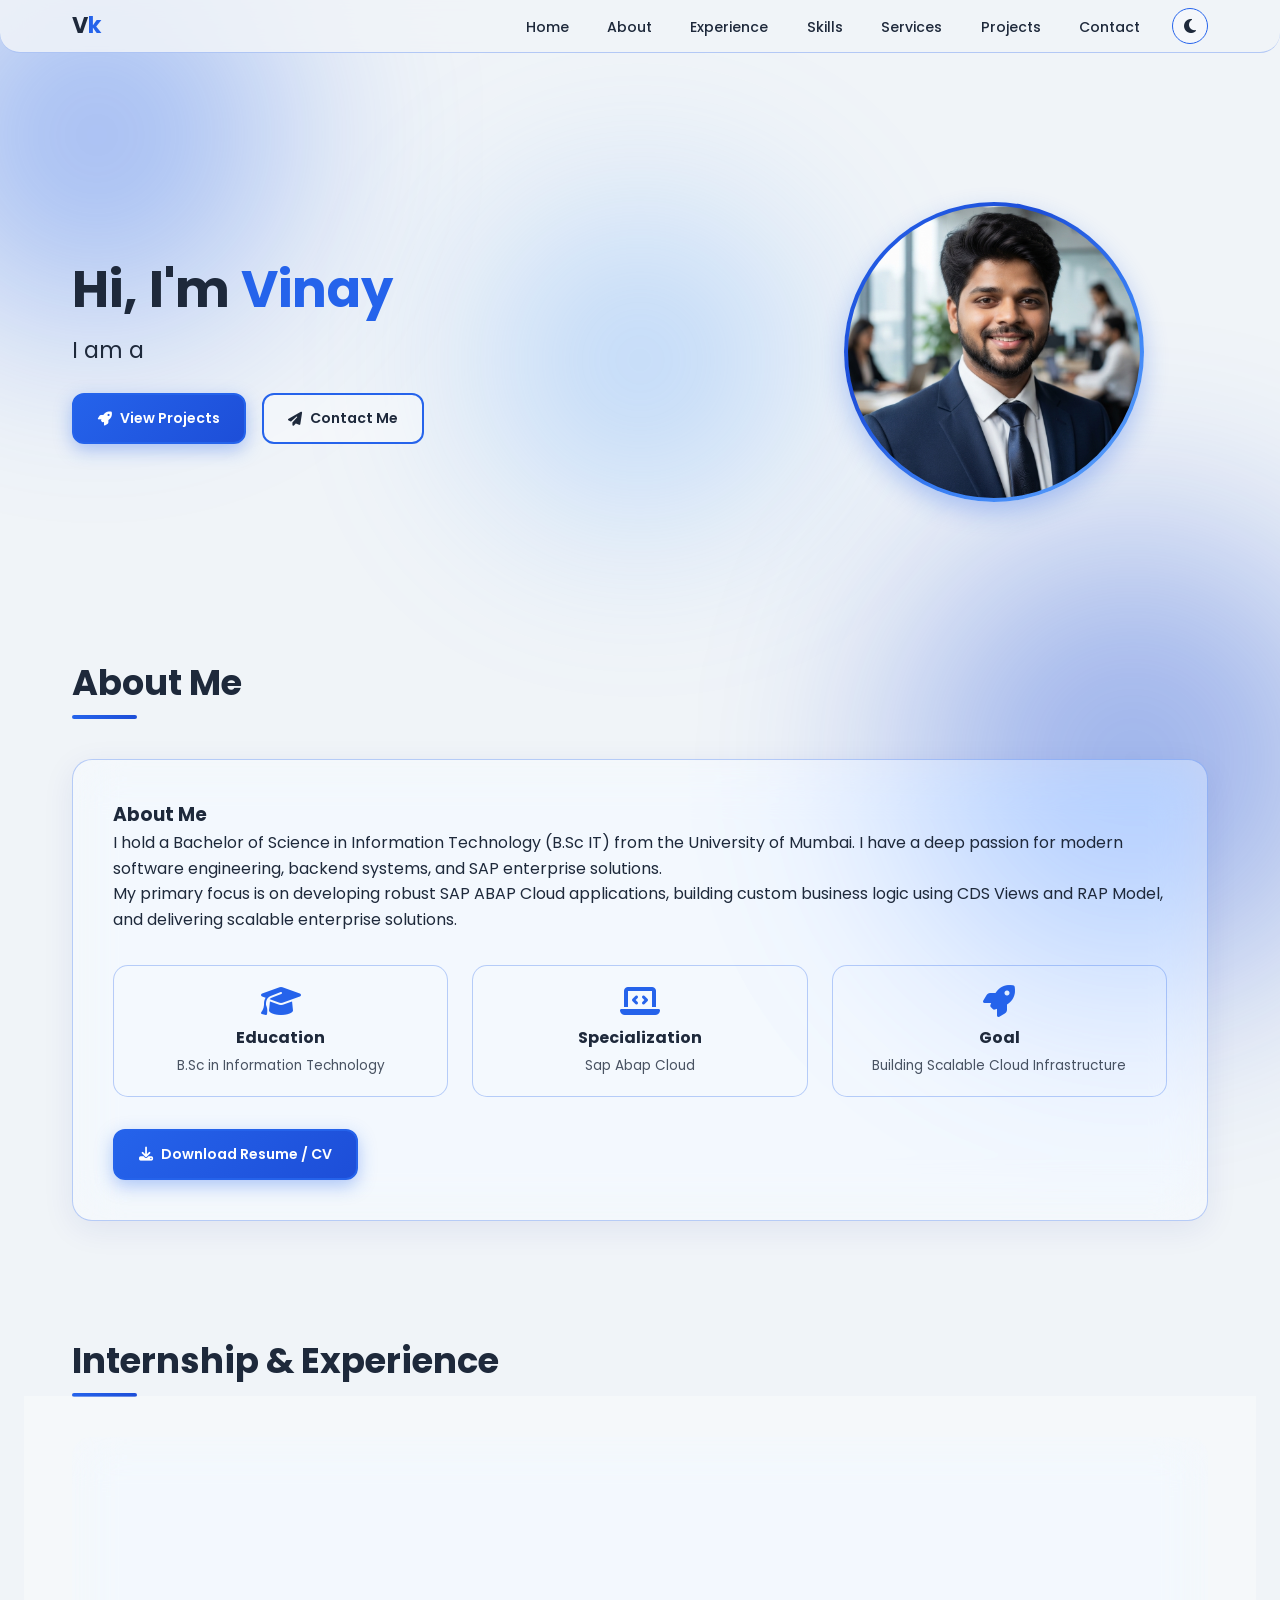
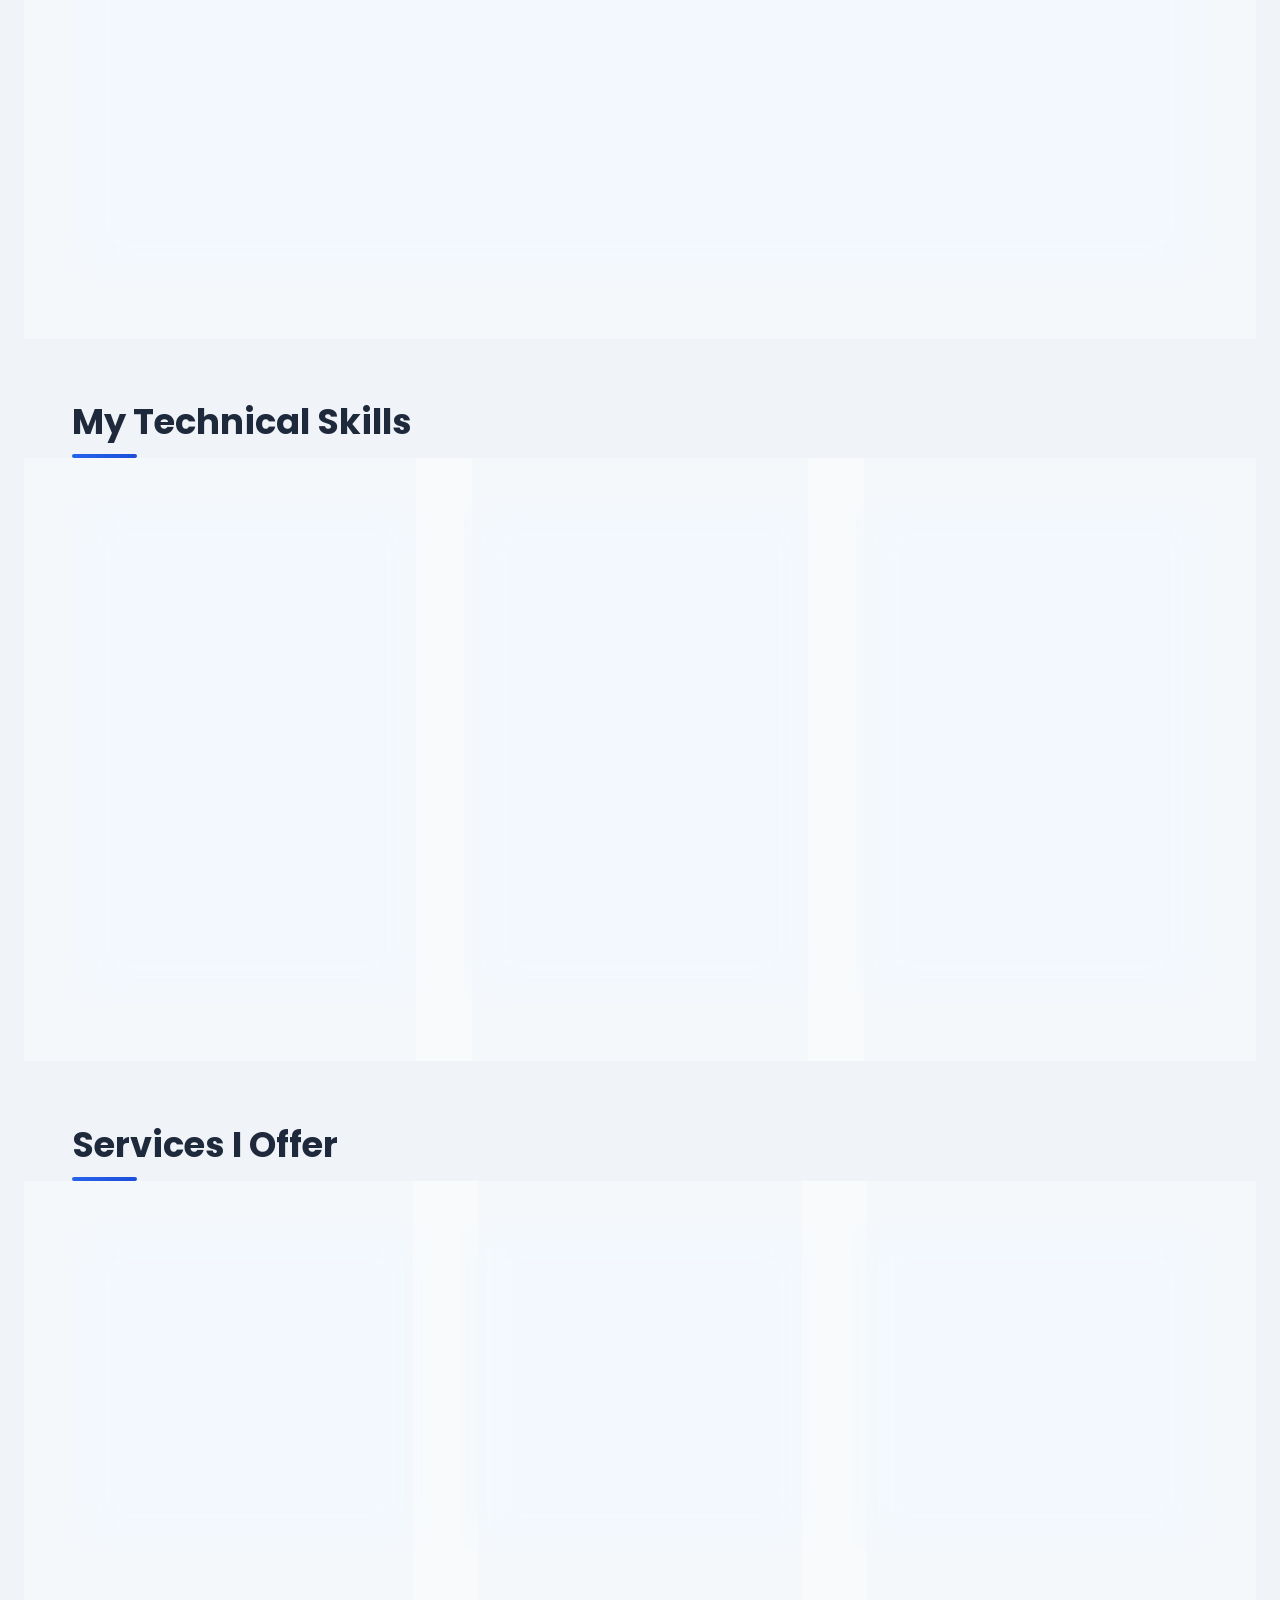
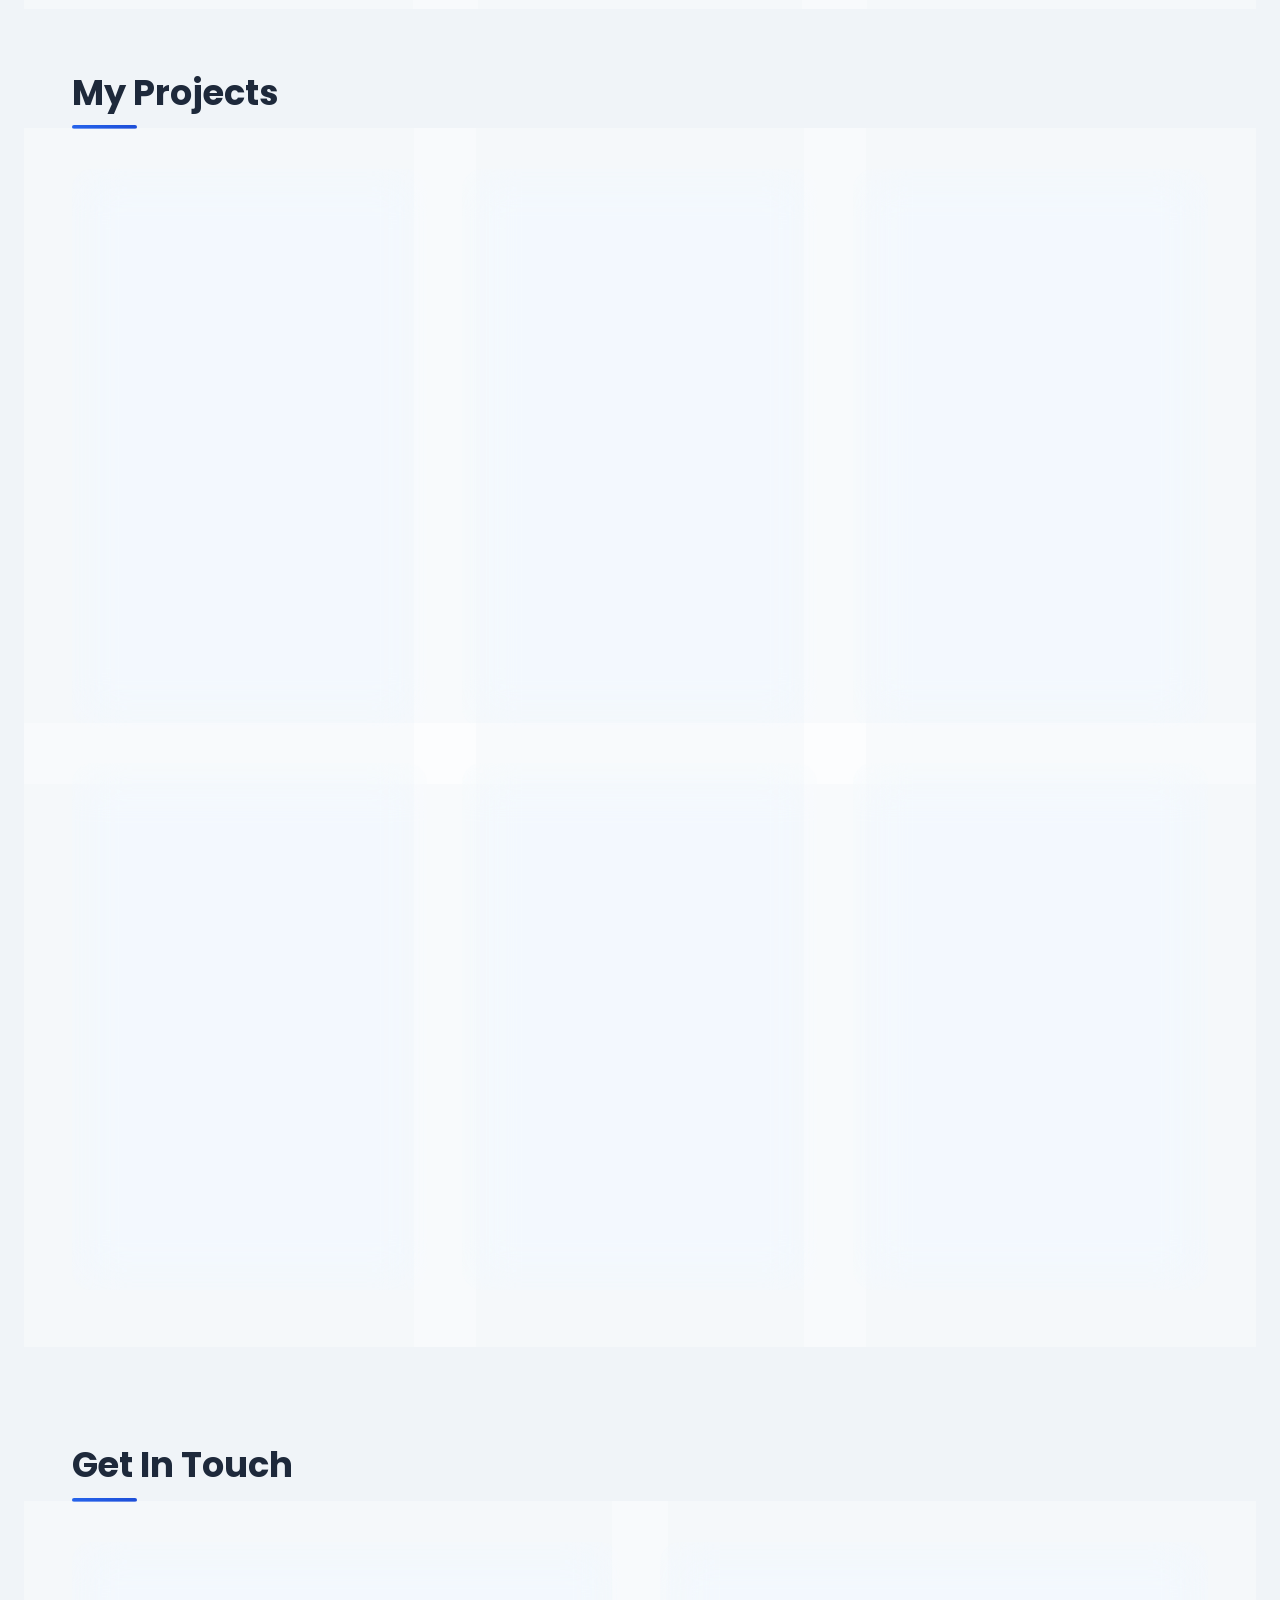
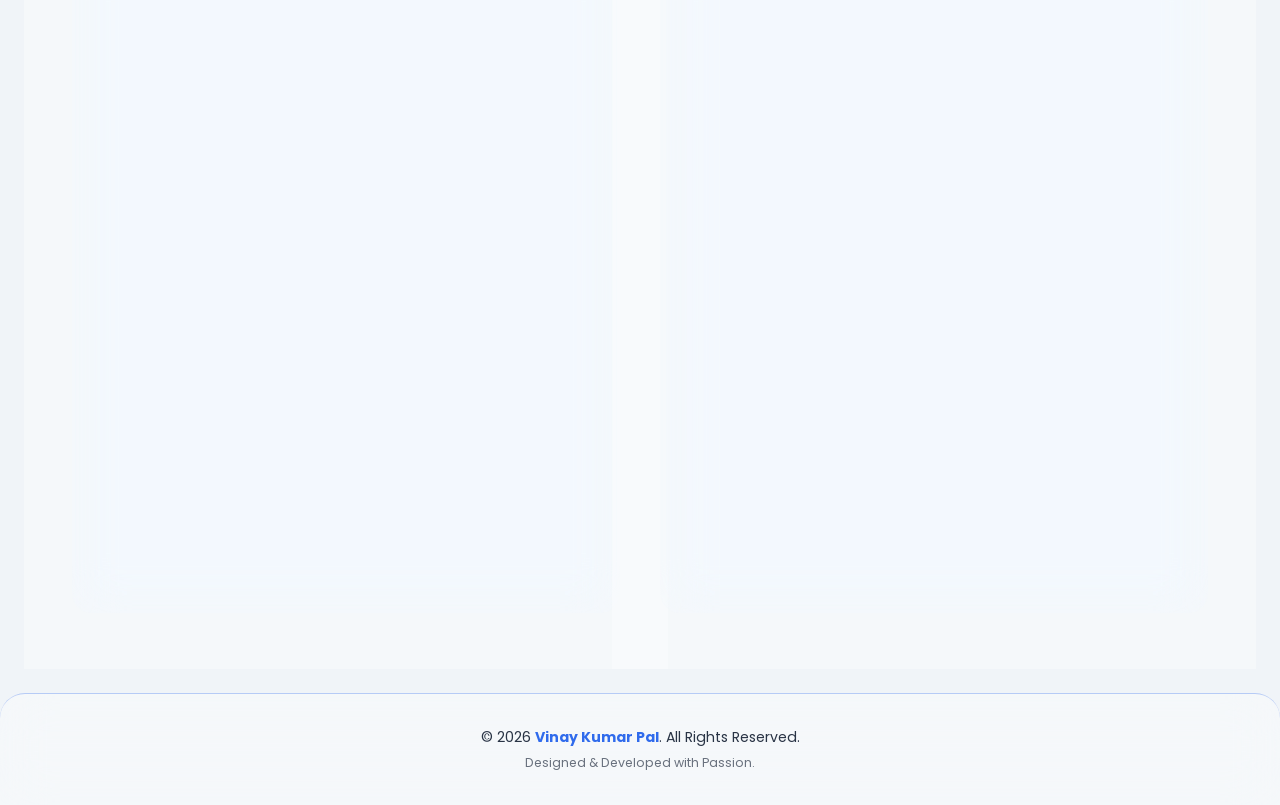
==== commit 35f38c5f: "update" ====
--- a/index.html
+++ b/index.html
@@ -399,7 +399,7 @@
                         <a href="https://youtube.com" target="_blank" class="social-btn youtube" aria-label="YouTube"><i class="fab fa-youtube"></i></a>
                         <a href="https://wa.me/919120656386" target="_blank" class="social-btn whatsapp" aria-label="WhatsApp"><i class="fab fa-whatsapp"></i></a>
                     </div>
-                    <h4>Our Location ( Thane City )</h4>
+                    <h4>Our Location (Thane)</h4>
                     <div class="map-embed-frame">
                         <iframe 
                             id="googleMapHeader"
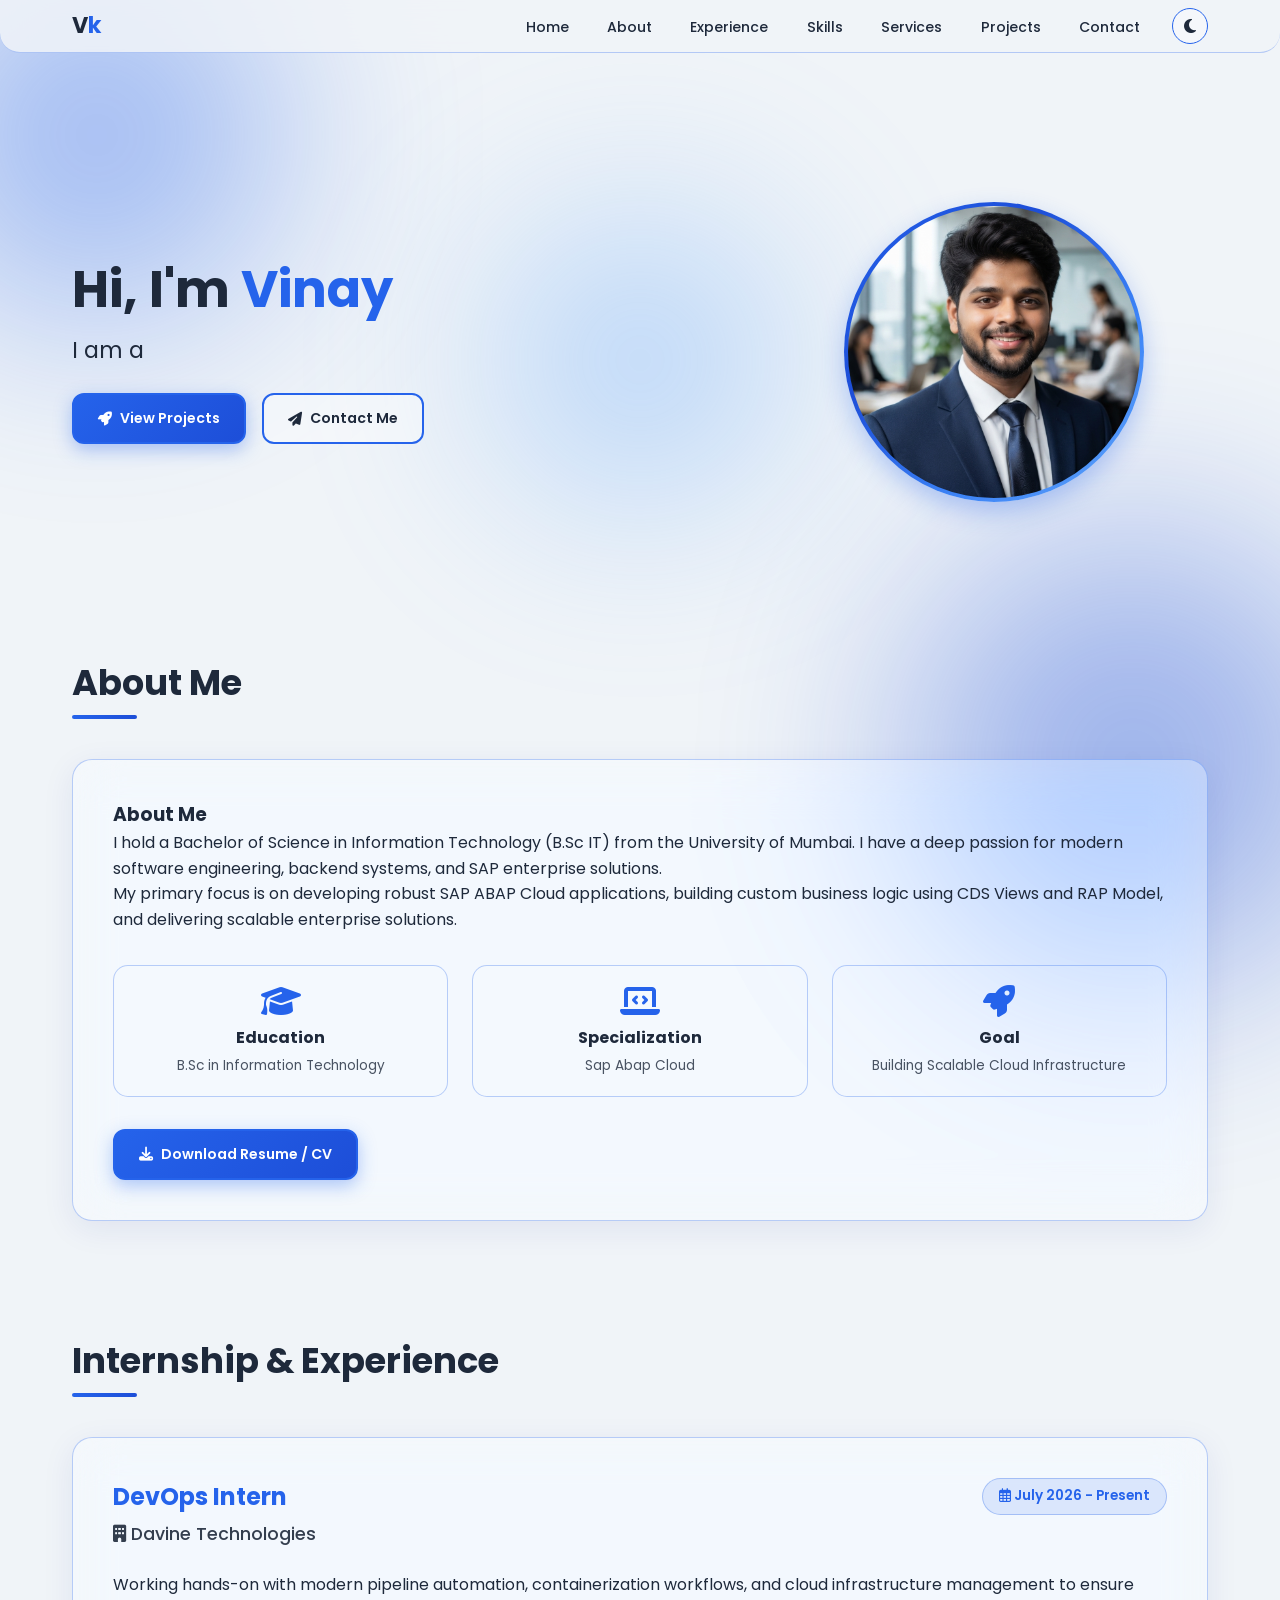
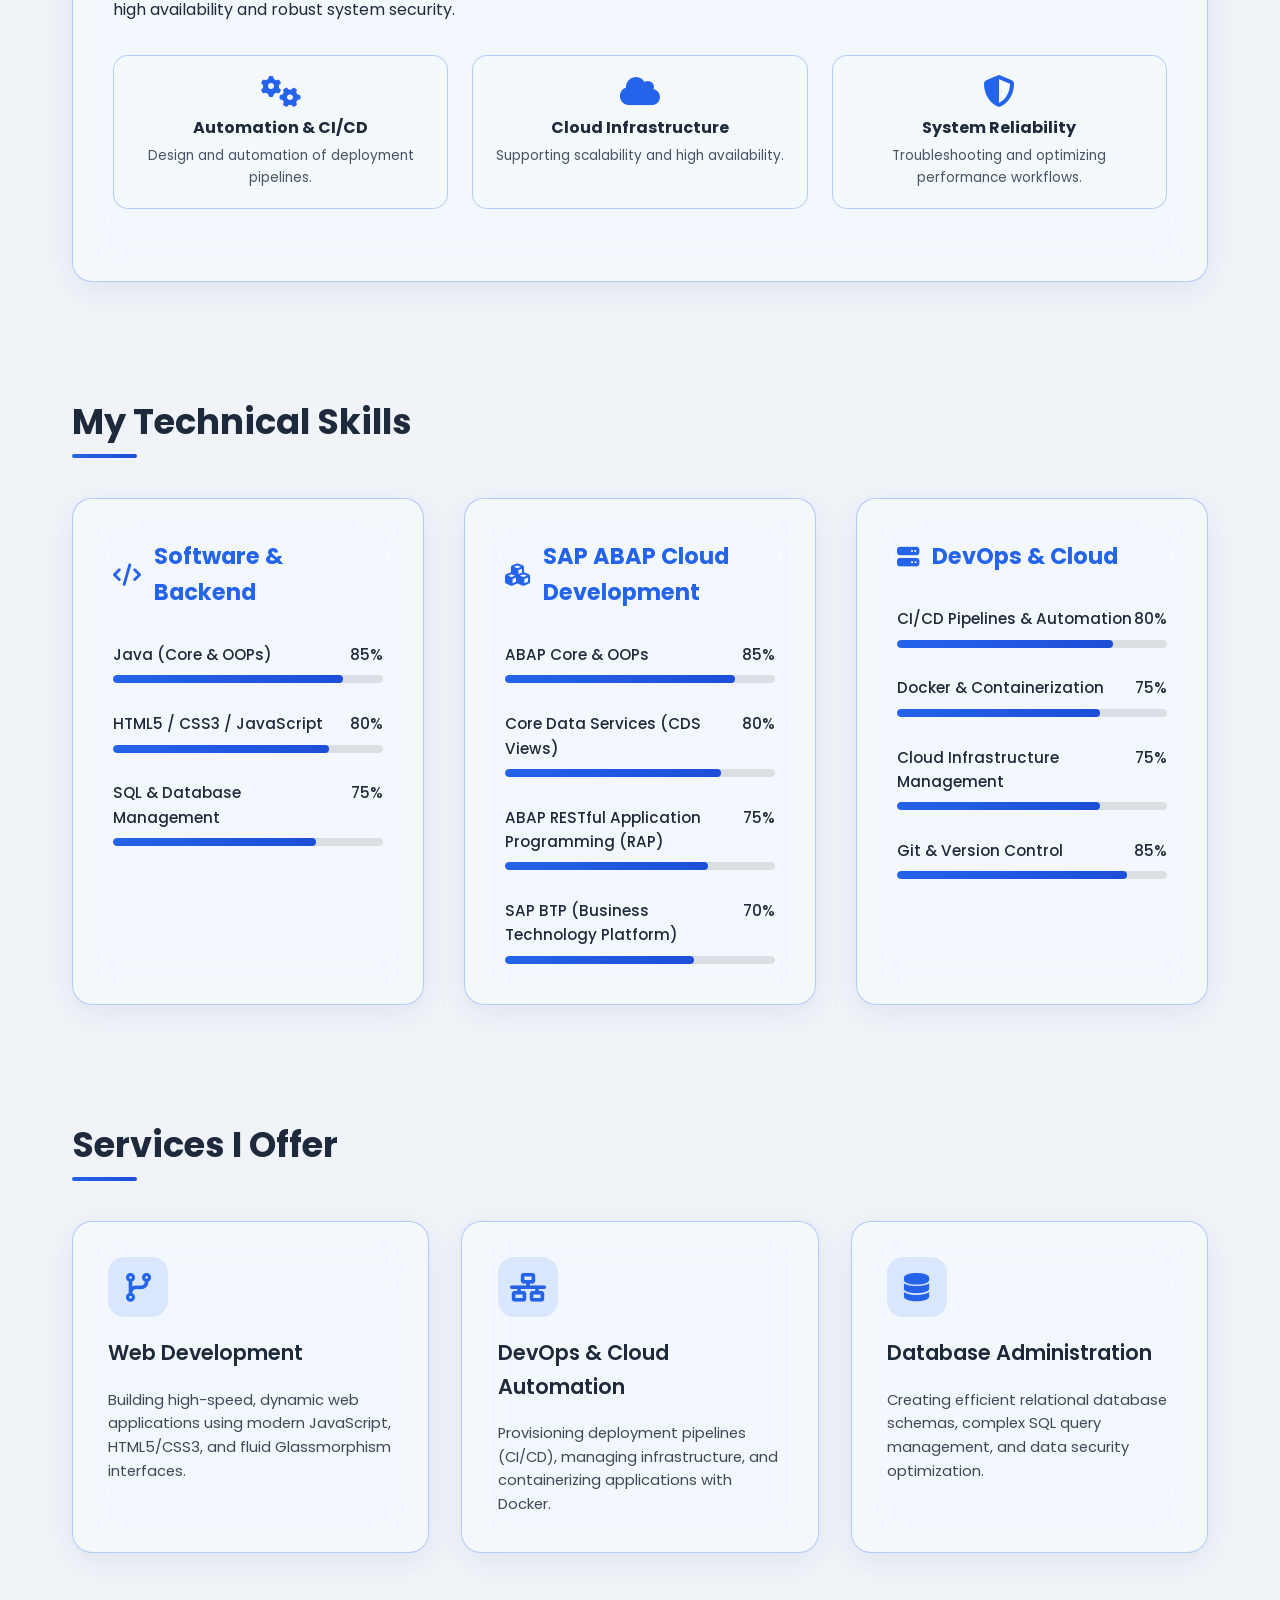
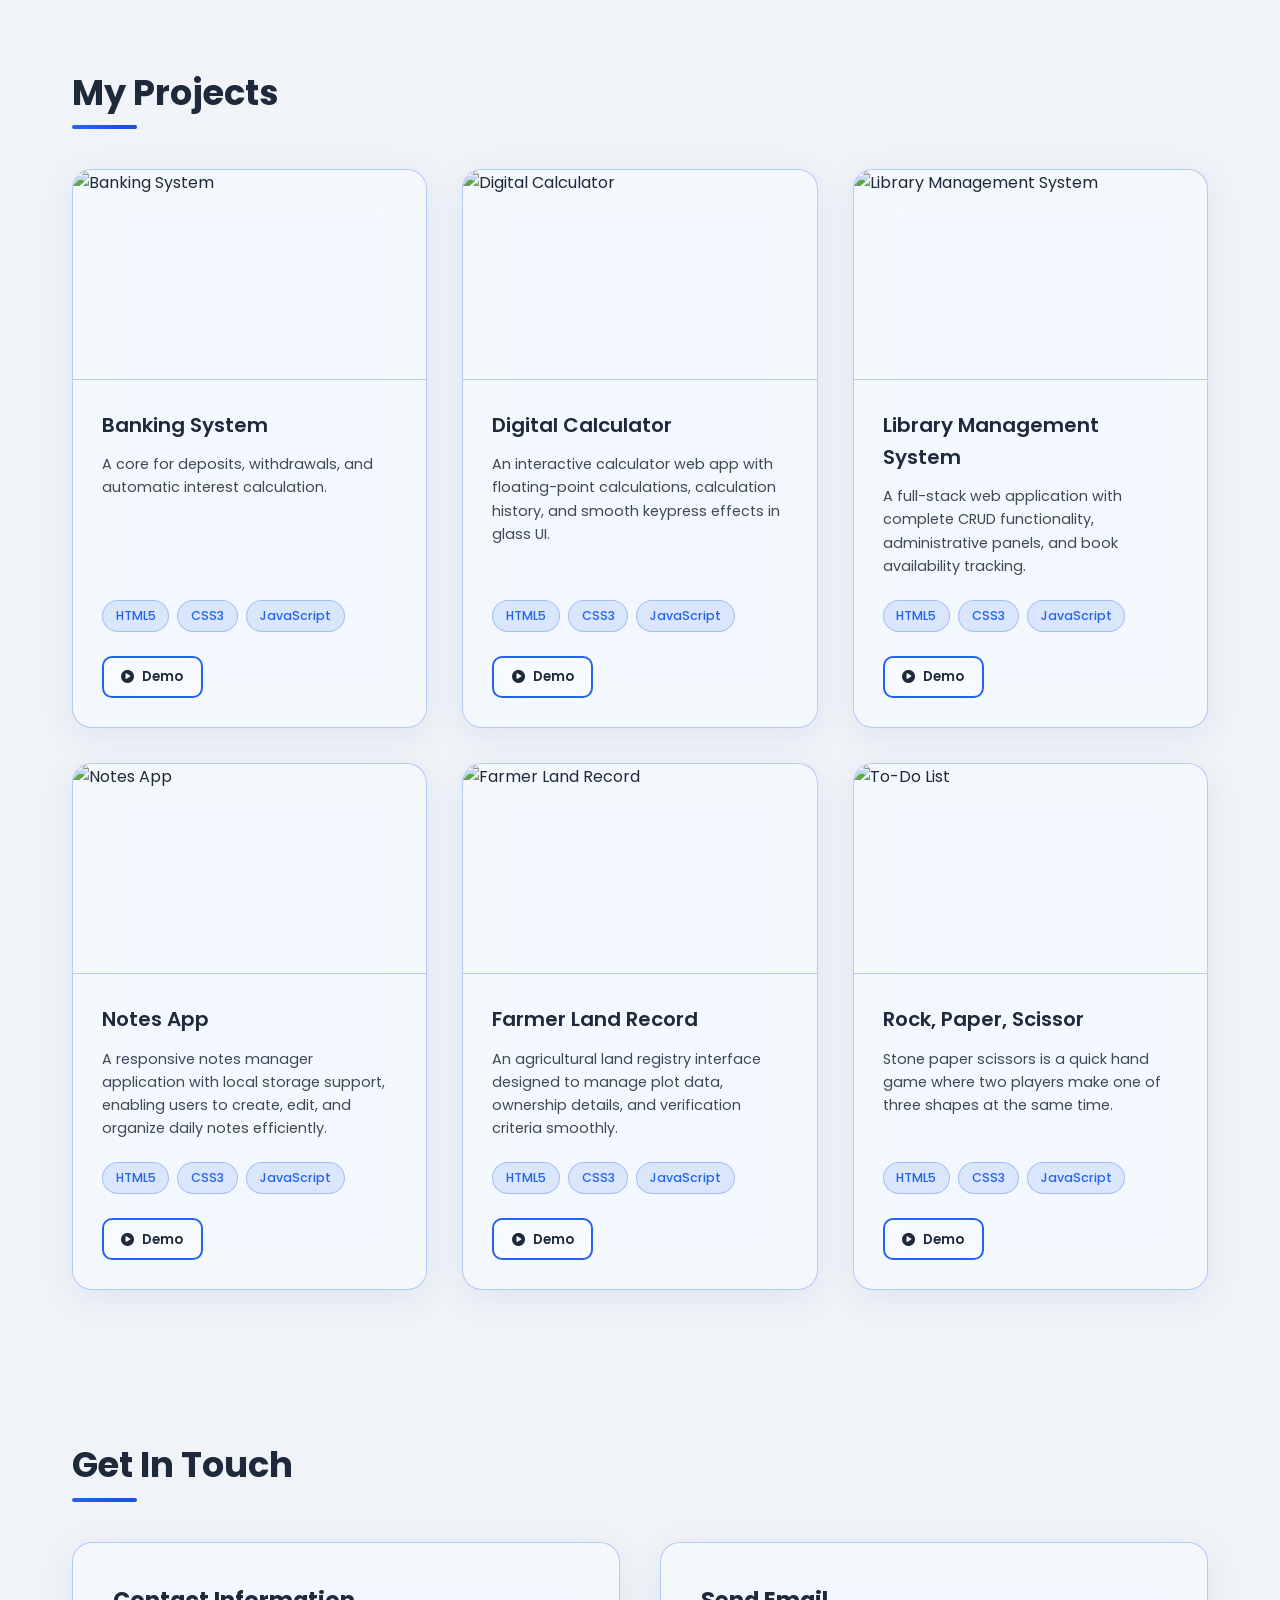
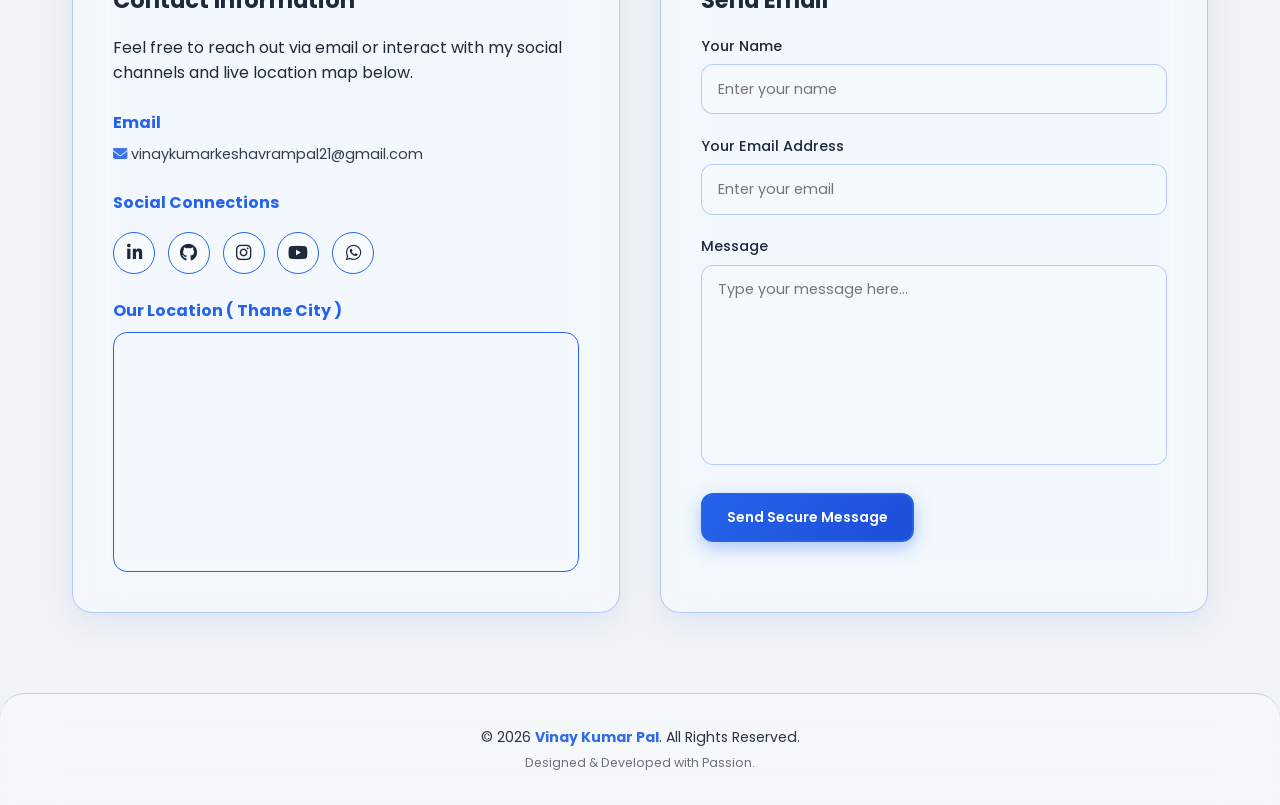
==== commit 78a57083: "update" ====
--- a/index.html
+++ b/index.html
@@ -399,7 +399,7 @@
                         <a href="https://youtube.com" target="_blank" class="social-btn youtube" aria-label="YouTube"><i class="fab fa-youtube"></i></a>
                         <a href="https://wa.me/919120656386" target="_blank" class="social-btn whatsapp" aria-label="WhatsApp"><i class="fab fa-whatsapp"></i></a>
                     </div>
-                    <h4>Our Location (Thane)</h4>
+                    <h4>Our Location ( Thane City )</h4>
                     <div class="map-embed-frame">
                         <iframe 
                             id="googleMapHeader"
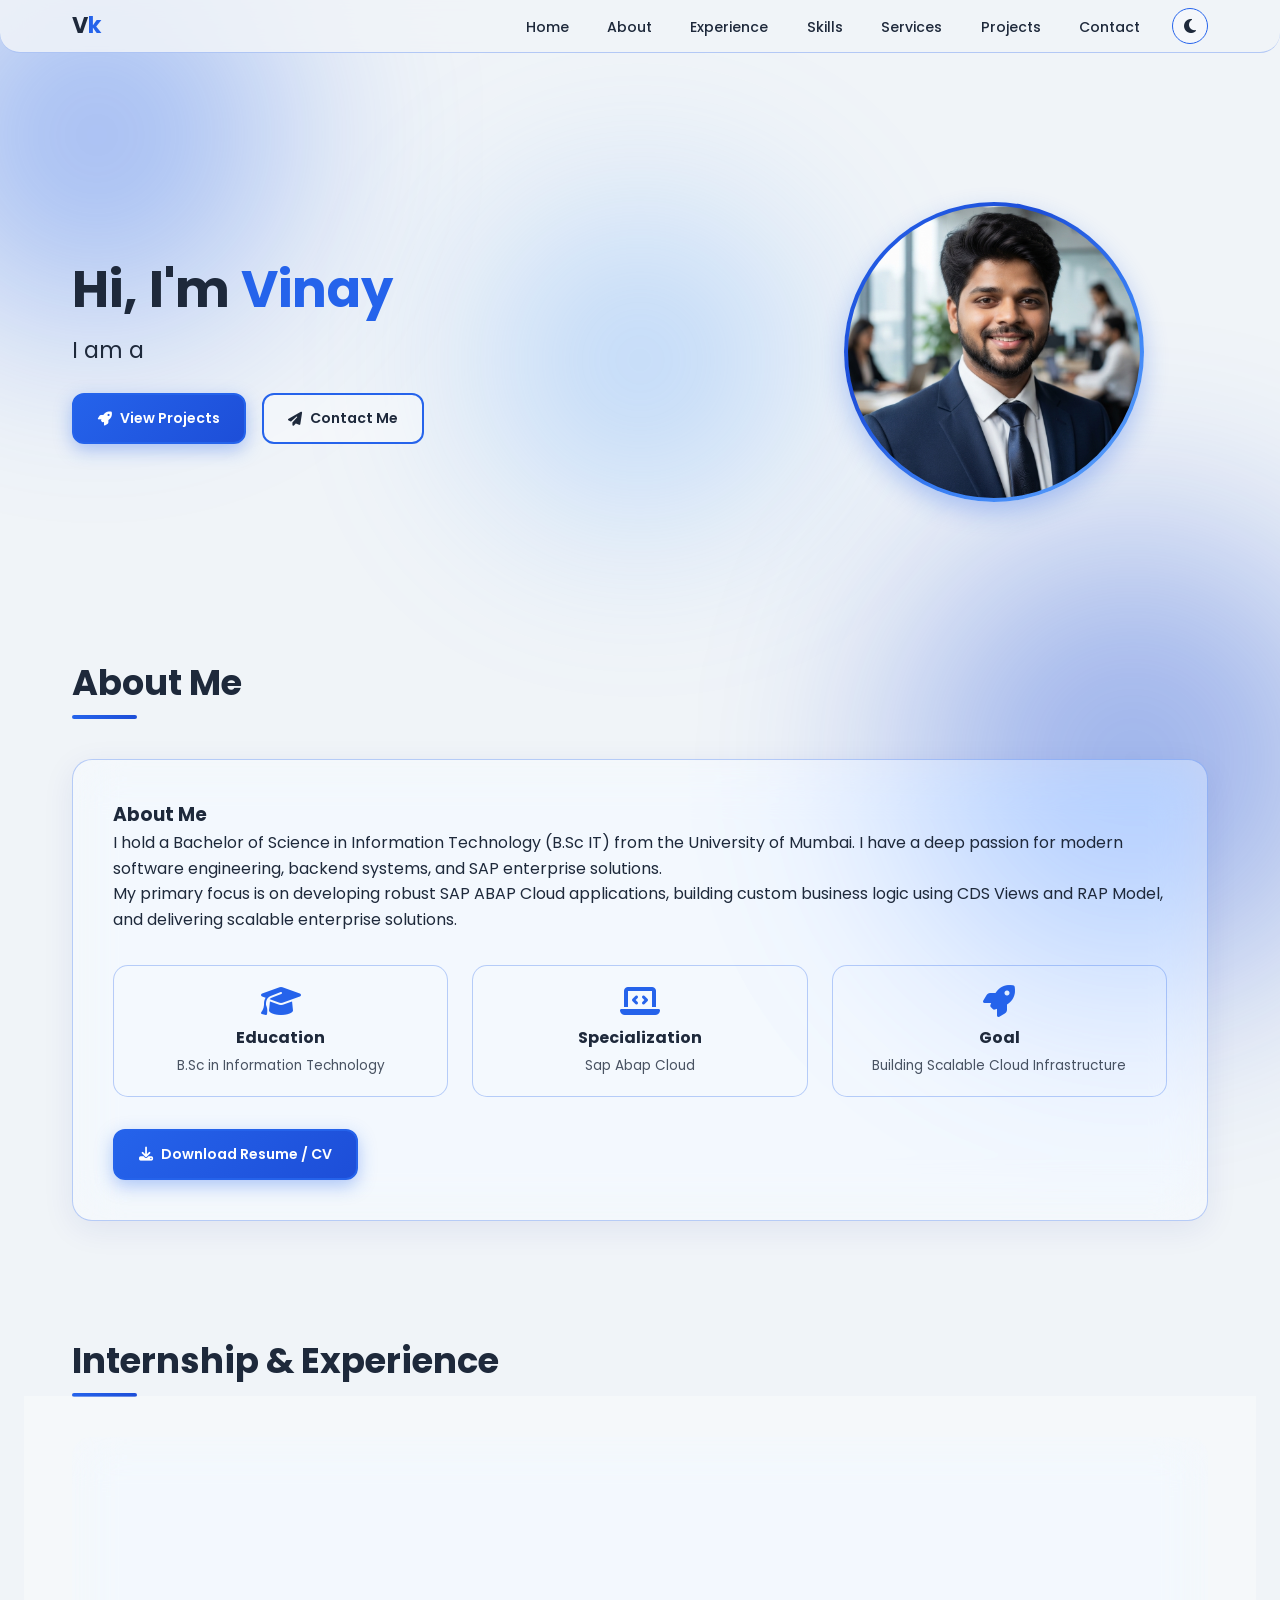
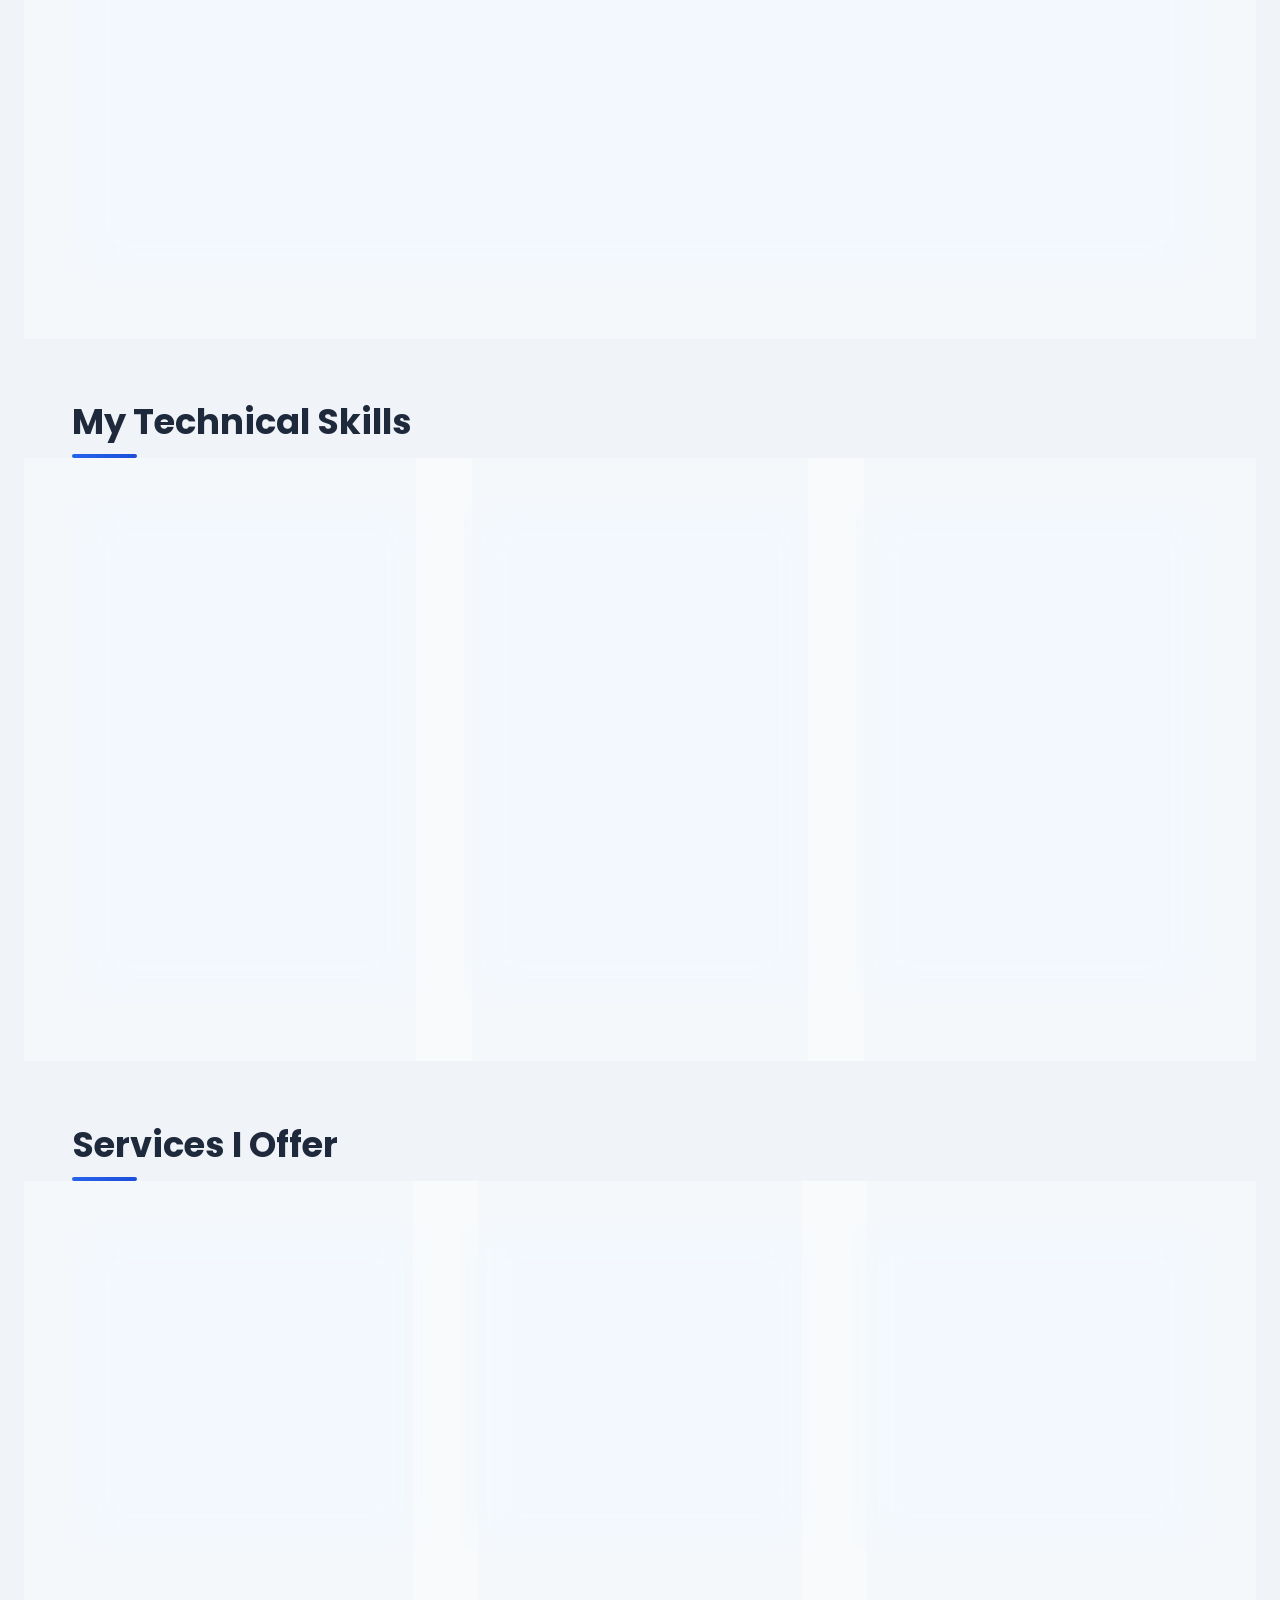
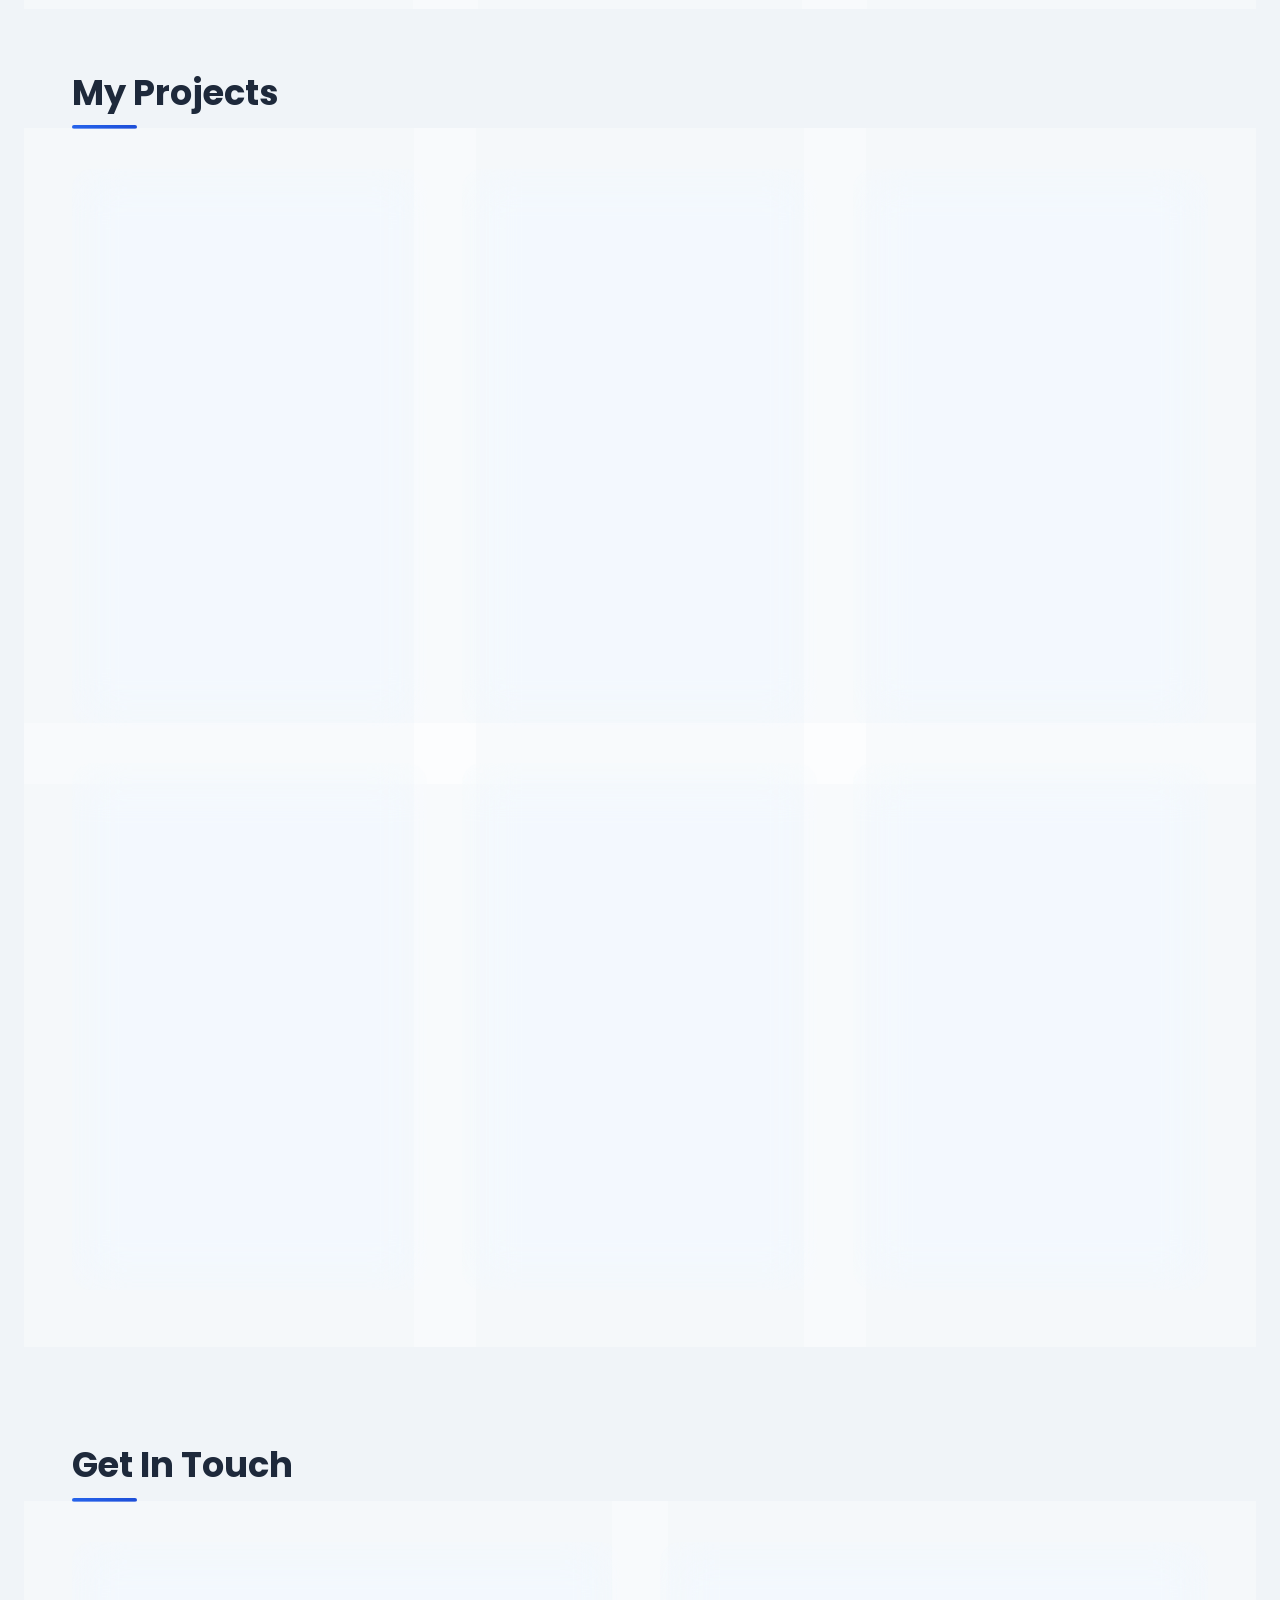
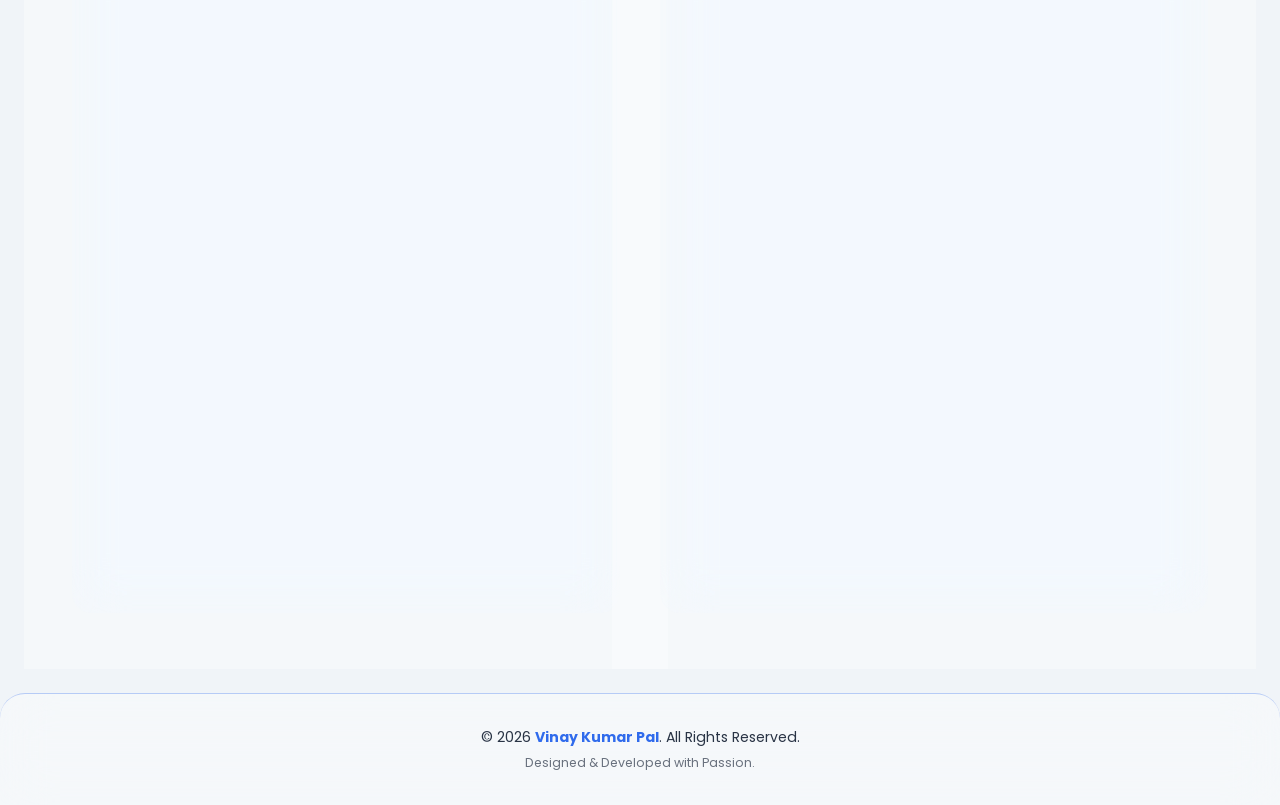
==== commit 5e86da07: "update" ====
--- a/index.html
+++ b/index.html
@@ -1,455 +1,455 @@
-<!DOCTYPE html>
-<html lang="en">
-<head>
-    <meta charset="UTF-8">
-    <meta name="viewport" content="width=device-width, initial-scale=1.0">
-    <title>Vinay Kumar | Portfolio</title>
-    <link rel="stylesheet" href="https://cdnjs.cloudflare.com/ajax/libs/font-awesome/6.4.0/css/all.min.css">
-    <link href="https://fonts.googleapis.com/css2?family=Poppins:wght@300;400;500;600;700&display=swap" rel="stylesheet">
-    <link rel="stylesheet" href="style.css">
-</head>
-<body>
-
-    <div class="bg-animation-blob blob-one"></div>
-    <div class="bg-animation-blob blob-two"></div>
-    <div class="bg-animation-blob blob-three"></div>
-
-    <header class="site-header" id="mainHeader">
-        <nav class="navigation-bar">
-            <a href="#home" class="brand-logo">V<span>k</span></a>
-            <div class="nav-controls-wrapper">
-                <ul class="menu-items-list" id="navLinks">
-                    <li><a href="#home">Home</a></li>
-                    <li><a href="#about">About</a></li>
-                    <li><a href="#experience">Experience</a></li>
-                    <li><a href="#skills">Skills</a></li>
-                    <li><a href="#services">Services</a></li>
-                    <li><a href="#projects">Projects</a></li>
-                    <li><a href="#contact">Contact</a></li>
-                </ul>
-                
-                <button class="theme-switcher-btn" id="themeToggle" aria-label="Toggle theme">
-                    <i class="fas fa-moon"></i>
-                </button>
-                <button class="mobile-menu-btn" id="menuToggle" aria-label="Open Menu">
-                    <i class="fas fa-bars"></i>
-                </button>
-            </div>
-        </nav>
-    </header>
-    <main class="main-site-container">
-        
-        <!-- Hero Section -->
-
-        <section id="home" class="hero-section-box">
-            <div class="hero-content-area">
-                <h1>Hi, I'm <span>Vinay </span></h1>
-                <p>I am a <span id="typing-text"></span></p>
-                <div class="hero-cta-buttons">
-                    <a href="#projects" class="btn btn-glass-primary"><i class="fas fa-rocket"></i> View Projects</a>
-                    <a href="#contact" class="btn btn-glass-outline"><i class="fas fa-paper-plane"></i> Contact Me</a>
-                </div>
-            </div>
-            <div class="hero-visual-area">
-                <div class="profile-frame-wrapper">
-                    <img src="Me.jpeg" alt="Vinay Kumar Profile" id="profilePic">
-                </div>
-            </div>
-        </section>
-
-        <!-- About Section -->
-
-        <section id="about">
-            <h2>About Me</h2>
-            <div class="content-card-box glass hover-lift">
-                <div class="inner-text-block">
-                    <h3>About Me</h3>
-                    <p>I hold a Bachelor of Science in Information Technology (B.Sc IT) from the University of Mumbai. I have a deep passion for modern software engineering, backend systems, and SAP enterprise solutions.</p>
-                    <p>My primary focus is on developing robust SAP ABAP Cloud applications, building custom business logic using CDS Views and RAP Model, and delivering scalable enterprise solutions.</p> 
-                    <div class="highlights-grid-box">
-                        <div class="highlight-card-item">
-                            <i class="fas fa-graduation-cap"></i>
-                            <h4>Education</h4>
-                            <p>B.Sc in Information Technology</p>
-                        </div>
-                        <div class="highlight-card-item">
-                            <i class="fas fa-laptop-code"></i>
-                            <h4>Specialization</h4>
-                            <p>Sap Abap Cloud</p>
-                        </div>
-                        <div class="highlight-card-item">
-                            <i class="fas fa-rocket"></i>
-                            <h4>Goal</h4>
-                            <p>Building Scalable Cloud Infrastructure</p>
-                        </div>
-                    </div>
-                    <div class="resume-btn-wrapper">
-                        <a href="#" download="Vinay_Kumar_Resume.pdf" class="btn btn-glass-primary glow-btn">
-                            <i class="fas fa-download"></i> Download Resume / CV
-                        </a>
-                    </div>
-                </div>
-            </div>
-        </section>
-
-        <!-- Experience Section -->
-
-        <section id="experience">
-            <h2>Internship & Experience</h2>
-            <div class="content-card-box glass hover-lift">
-                <div class="inner-text-block">
-                    <div class="experience-header-row">
-                        <div>
-                            <h3>DevOps Intern</h3>
-                            <p class="company-title"><i class="fas fa-building"></i> Davine Technologies</p>
-                        </div>
-                        <span class="experience-badge-date"><i class="far fa-calendar-alt"></i> July 2026 - Present</span>
-                    </div>
-                    <p>Working hands-on with modern pipeline automation, containerization workflows, and cloud infrastructure management to ensure high availability and robust system security.</p>
-                    <div class="highlights-grid-box">
-                        <div class="highlight-card-item">
-                            <i class="fas fa-cogs"></i>
-                            <h4>Automation & CI/CD</h4>
-                            <p>Design and automation of deployment pipelines.</p>
-                        </div>
-                        <div class="highlight-card-item">
-                            <i class="fas fa-cloud"></i>
-                            <h4>Cloud Infrastructure</h4>
-                            <p>Supporting scalability and high availability.</p>
-                        </div>
-                        <div class="highlight-card-item">
-                            <i class="fas fa-shield-alt"></i>
-                            <h4>System Reliability</h4>
-                            <p>Troubleshooting and optimizing performance workflows.</p>
-                        </div>
-                    </div>
-                </div>
-            </div>
-        </section>
-
-        <!-- Technical Skills Section -->
-
-        <section id="skills">
-            <h2>My Technical Skills</h2>
-            <div class="skills-wrapper-grid">
-                <div class="skill-category-card glass hover-lift">
-                    <h3><i class="fas fa-code"></i> Software & Backend</h3>
-                    <div class="skill-bars-stack">
-                        <div class="single-skill-bar">
-                            <div class="skill-meta-info">
-                                <span>Java (Core & OOPs)</span>
-                                <span>85%</span>
-                            </div>
-                            <div class="progress-track-bg">
-                                <div class="progress-fill-bar" style="width: 85%;"></div>
-                            </div>
-                        </div>
-                        <div class="single-skill-bar">
-                            <div class="skill-meta-info">
-                                <span>HTML5 / CSS3 / JavaScript</span>
-                                <span>80%</span>
-                            </div>
-                            <div class="progress-track-bg">
-                                <div class="progress-fill-bar" style="width: 80%;"></div>
-                            </div>
-                        </div>
-                        <div class="single-skill-bar">
-                            <div class="skill-meta-info">
-                                <span>SQL & Database Management</span>
-                                <span>75%</span>
-                            </div>
-                            <div class="progress-track-bg">
-                                <div class="progress-fill-bar" style="width: 75%;"></div>
-                            </div>
-                        </div>
-                    </div>
-                </div>
-                <div class="skill-category-card glass hover-lift">
-                    <h3><i class="fas fa-cubes"></i> SAP ABAP Cloud Development</h3>
-                    <div class="skill-bars-stack">
-                        <div class="single-skill-bar">
-                            <div class="skill-meta-info">
-                                <span>ABAP Core & OOPs</span>
-                                <span>85%</span>
-                            </div>
-                            <div class="progress-track-bg">
-                                <div class="progress-fill-bar" style="width: 85%;"></div>
-                            </div>
-                        </div>
-                        <div class="single-skill-bar">
-                            <div class="skill-meta-info">
-                                <span>Core Data Services (CDS Views)</span>
-                                <span>80%</span>
-                            </div>
-                            <div class="progress-track-bg">
-                                <div class="progress-fill-bar" style="width: 80%;"></div>
-                            </div>
-                        </div>
-                        <div class="single-skill-bar">
-                            <div class="skill-meta-info">
-                                <span>ABAP RESTful Application Programming (RAP)</span>
-                                <span>75%</span>
-                            </div>
-                            <div class="progress-track-bg">
-                                <div class="progress-fill-bar" style="width: 75%;"></div>
-                            </div>
-                        </div>
-                        <div class="single-skill-bar">
-                            <div class="skill-meta-info">
-                                <span>SAP BTP (Business Technology Platform)</span>
-                                <span>70%</span>
-                            </div>
-                            <div class="progress-track-bg">
-                                <div class="progress-fill-bar" style="width: 70%;"></div>
-                            </div>
-                        </div>
-                    </div>
-                </div>
-                <div class="skill-category-card glass hover-lift">
-                    <h3><i class="fas fa-server"></i> DevOps & Cloud</h3>
-                    <div class="skill-bars-stack">
-                        <div class="single-skill-bar">
-                            <div class="skill-meta-info">
-                                <span>CI/CD Pipelines & Automation</span>
-                                <span>80%</span>
-                            </div>
-                            <div class="progress-track-bg">
-                                <div class="progress-fill-bar" style="width: 80%;"></div>
-                            </div>
-                        </div>
-                        <div class="single-skill-bar">
-                            <div class="skill-meta-info">
-                                <span>Docker & Containerization</span>
-                                <span>75%</span>
-                            </div>
-                            <div class="progress-track-bg">
-                                <div class="progress-fill-bar" style="width: 75%;"></div>
-                            </div>
-                        </div>
-                        <div class="single-skill-bar">
-                            <div class="skill-meta-info">
-                                <span>Cloud Infrastructure Management</span>
-                                <span>75%</span>
-                            </div>
-                            <div class="progress-track-bg">
-                                <div class="progress-fill-bar" style="width: 75%;"></div>
-                            </div>
-                        </div>
-                        <div class="single-skill-bar">
-                            <div class="skill-meta-info">
-                                <span>Git & Version Control</span>
-                                <span>85%</span>
-                            </div>
-                            <div class="progress-track-bg">
-                                <div class="progress-fill-bar" style="width: 85%;"></div>
-                            </div>
-                        </div>
-                    </div>
-                </div>
-            </div>
-        </section>
-
-        <!-- Services Section -->
-
-        <section id="services">
-            <h2>Services I Offer</h2>
-            <div class="services-wrapper-grid">
-                <div class="service-box-card glass hover-lift">
-                    <div class="service-icon-box"><i class="fas fa-code-branch"></i></div>
-                    <h3>Web Development</h3>
-                    <p>Building high-speed, dynamic web applications using modern JavaScript, HTML5/CSS3, and fluid Glassmorphism interfaces.</p>
-                </div>
-                <div class="service-box-card glass hover-lift">
-                    <div class="service-icon-box"><i class="fas fa-network-wired"></i></div>
-                    <h3>DevOps & Cloud Automation</h3>
-                    <p>Provisioning deployment pipelines (CI/CD), managing infrastructure, and containerizing applications with Docker.</p>
-                </div>
-                <div class="service-box-card glass hover-lift">
-                    <div class="service-icon-box"><i class="fas fa-database"></i></div>
-                    <h3>Database Administration</h3>
-                    <p>Creating efficient relational database schemas, complex SQL query management, and data security optimization.</p>
-                </div>
-            </div>
-        </section>
-
-        <!-- Projects Section -->
-
-        <section id="projects">
-            <h2>My Projects</h2>
-            <div class="projects-wrapper-grid" style="margin-bottom: 2.2rem;">
-                <div class="project-item-card glass hover-lift">
-                    <div class="project-thumb-box">
-                        <img src="https://images.unsplash.com/photo-1563986768609-322da13575f3?w=600&auto=format&fit=crop&q=8" alt="Banking System">
-                    </div>
-                    <div class="project-details-box">
-                        <h3>Banking System</h3>
-                        <p>A core for deposits, withdrawals, and automatic interest calculation.</p>
-                        <div class="project-tech-tags">
-                            <span>HTML5</span>
-                            <span>CSS3</span>
-                            <span>JavaScript</span>
-                        </div>
-                        <div class="project-actions-row">
-                            <a href="bank.html" class="btn btn-sm btn-glass-outline"><i class="fas fa-play-circle"></i> Demo</a>
-                        </div>
-                    </div>
-                </div>
-                <div class="project-item-card glass hover-lift">
-                    <div class="project-thumb-box">
-                        <img src="https://plus.unsplash.com/premium_photo-1724800663657-3e57bf4f622c?q=80&w=726&auto=format&fit=crop" alt="Digital Calculator">
-                    </div>
-                    <div class="project-details-box">
-                        <h3>Digital Calculator</h3>
-                        <p>An interactive calculator web app with floating-point calculations, calculation history, and smooth keypress effects in glass UI.</p>
-                        <div class="project-tech-tags">
-                            <span>HTML5</span>
-                            <span>CSS3</span>
-                            <span>JavaScript</span>
-                        </div>
-                        <div class="project-actions-row">
-                            <a href="calculator.html" class="btn btn-sm btn-glass-outline"><i class="fas fa-play-circle"></i> Demo</a>
-                        </div>
-                    </div>
-                </div>
-                <div class="project-item-card glass hover-lift">
-                    <div class="project-thumb-box">
-                        <img src="https://images.unsplash.com/photo-1521587760476-6c12a4b040da?w=600&auto=format&fit=crop&q=80" alt="Library Management System">
-                    </div>
-                    <div class="project-details-box">
-                        <h3>Library Management System</h3>
-                        <p>A full-stack web application with complete CRUD functionality, administrative panels, and book availability tracking.</p>
-                        <div class="project-tech-tags">
-                            <span>HTML5</span>
-                            <span>CSS3</span>
-                            <span>JavaScript</span>
-                        </div>
-                        <div class="project-actions-row">
-                            <a href="library.html" class="btn btn-sm btn-glass-outline"><i class="fas fa-play-circle"></i> Demo</a>
-                        </div>
-                    </div>
-                </div>
-                <div class="project-item-card glass hover-lift">
-                    <div class="project-thumb-box">
-                        <img src="https://images.pexels.com/photos/7103/writing-notes-idea-conference.jpg?auto=compress&w=1260&h=750&dpr=1" alt="Notes App">
-                    </div>
-                     <div class="project-details-box">
-                        <h3>Notes App</h3>
-                        <p>A responsive notes manager application with local storage support, enabling users to create, edit, and organize daily notes efficiently.</p>
-                        <div class="project-tech-tags">
-                            <span>HTML5</span>
-                            <span>CSS3</span>
-                            <span>JavaScript</span>
-                        </div>
-                        <div class="project-actions-row">
-                            <a href="notes.html" class="btn btn-sm btn-glass-outline"><i class="fas fa-play-circle"></i> Demo</a>
-                        </div>
-                    </div>
-                </div>
-                <div class="project-item-card glass hover-lift">
-                    <div class="project-thumb-box">
-                        <img src="https://mitraweb.in/blogs/wp-content/uploads/2022/05/Farming.jpg" alt="Farmer Land Record">
-                    </div>
-                    <div class="project-details-box">
-                        <h3>Farmer Land Record</h3>
-                        <p>An agricultural land registry interface designed to manage plot data, ownership details, and verification criteria smoothly.</p>
-                        <div class="project-tech-tags">
-                            <span>HTML5</span>
-                            <span>CSS3</span>
-                            <span>JavaScript</span>
-                        </div>
-                        <div class="project-actions-row">
-                            <a href="farmer.html" class="btn btn-sm btn-glass-outline"><i class="fas fa-play-circle"></i> Demo</a>
-                        </div>
-                    </div>
-                </div>
-                <div class="project-item-card glass hover-lift">
-                    <div class="project-thumb-box">
-                        <img src="https://media.istockphoto.com/id/1443246502/photo/rock-paper-scissors-hand-game-in-nature.jpg?s=612x612&w=0&k=20&c=32pjUNWm8D0WwPH90sCFYPKxeiyO2l0V25PAmuaCKKg=" alt="To-Do List">
-                    </div>
-                    <div class="project-details-box">
-                        <h3>Rock, Paper, Scissor</h3>
-                        <p>Stone paper scissors is a quick hand game where two players make one of three shapes at the same time.</p>
-                        <div class="project-tech-tags">
-                            <span>HTML5</span>
-                            <span>CSS3</span>
-                            <span>JavaScript</span>
-                        </div>
-                        <div class="project-actions-row">
-                            <a href="game.html" class="btn btn-sm btn-glass-outline"><i class="fas fa-play-circle"></i> Demo</a>
-                        </div>
-                    </div>
-                </div>
-            </div>
-        </section>
-
-        <!-- Contact Section -->
-        <section id="contact">
-            <h2>Get In Touch</h2>
-            <div class="contact-layout-grid">
-                <div class="contact-info-card glass hover-lift">
-                    <h3>Contact Information</h3>
-                    <p style="margin-bottom: 1.5rem;">Feel free to reach out via email or interact with my social channels and live location map below.</p>
-                    <h4>Email</h4>
-                    <p style="font-size:0.9rem; opacity:0.9; margin-bottom:1.5rem;"><i class="fas fa-envelope" style="color:var(--primary-color)"></i> vinaykumarkeshavrampal21@gmail.com</p>
-                    <h4>Social Connections</h4>
-                    <div class="social-links-row">
-                        <a href="https://www.linkedin.com/in/vinay-kumar-pal-717422367" target="_blank" class="social-btn linkedin" aria-label="LinkedIn"><i class="fab fa-linkedin-in"></i></a>
-                        <a href="https://github.com" target="_blank" class="social-btn github" aria-label="GitHub"><i class="fab fa-github"></i></a>
-                        <a href="https://www.instagram.com/vinayakkk.21?igsh=MW81MHc1NG1zMDBzcg==" target="_blank" class="social-btn instagram" aria-label="Instagram"><i class="fab fa-instagram"></i></a>
-                        <a href="https://youtube.com" target="_blank" class="social-btn youtube" aria-label="YouTube"><i class="fab fa-youtube"></i></a>
-                        <a href="https://wa.me/919120656386" target="_blank" class="social-btn whatsapp" aria-label="WhatsApp"><i class="fab fa-whatsapp"></i></a>
-                    </div>
-                    <h4>Our Location ( Thane City )</h4>
-                    <div class="map-embed-frame">
-                        <iframe 
-                            id="googleMapHeader"
-                            src="https://www.google.com/maps/embed?pb=!1m18!1m12!1m3!1d120612.39414594247!2d72.81232491295286!3d19.0357069818817!2m3!1f0!2f0!3f0!3m2!1i1024!2i768!4f13.1!3m3!1m2!1s0x3be7c6306644edc1%3A0x5da4ed8f8d648c69!2sMumbai%2C%20Maharashtra!5e0!3m2!1sen!2sin!4v1710000000000!5m2!1sen!2sin" allowfullscreen="" loading="lazy">
-                        </iframe>
-                    </div>
-                </div>
-
-                <div class="contact-form-card glass hover-lift">
-                    <h3>Send Email</h3>
-                    <form action="https://formspree.io/f/mjgnqlpn" method="POST">
-                        <div class="form-input-group">
-                            <label for="name">Your Name</label>
-                            <input type="text" id="name" name="name" required placeholder="Enter your name">
-                        </div>
-                        <div class="form-input-group">
-                            <label for="email">Your Email Address</label>
-                            <input type="email" id="email" name="email" required placeholder="Enter your email">
-                        </div>
-                        <div class="form-input-group">
-                            <label for="message">Message</label>
-                            <textarea id="message" name="message" class="fixed-message-box" required placeholder="Type your message here..."></textarea>
-                        </div>
-                        <input type="hidden" name="_to" value="vinaykumarkeshavrampal21@gmail.com">
-                        <input type="text" name="_gotcha" style="display:none">
-                        <button type="submit" class="btn btn-glass-primary">Send Secure Message</button>
-                        
-                        <div id="formSuccessMessage" style="display: none;" class="form-alert-msg form-message-success">
-                            <i class="fas fa-check-circle"></i> Message successfully submitted! Thank you for reaching out.
-                        </div>
-                    </form>
-                </div>
-            </div>
-        </section>
-    </main>
-
-<!-- Footer Section -->
-
-<footer class="site-footer">
-    <div class="main-site-container footer-inner-wrap">
-        <div class="footer-divider-row">
-            <div class="copyright-text-box">
-                <p>&copy; 2026 <strong>Vinay Kumar Pal</strong>. All Rights Reserved.</p>
-                <span class="footer-tagline">Designed & Developed with Passion.</span>
-            </div>
-        </div>
-    </div>
-</footer>
-
-<script src="https://unpkg.com/typed.js@2.1.0/dist/typed.umd.js"></script>
-<script src="script.js"></script>
-</body>
-</html>+<!DOCTYPE html>
+<html lang="en">
+<head>
+    <meta charset="UTF-8">
+    <meta name="viewport" content="width=device-width, initial-scale=1.0">
+    <title>Vinay Kumar | Portfolio</title>
+    <link rel="stylesheet" href="https://cdnjs.cloudflare.com/ajax/libs/font-awesome/6.4.0/css/all.min.css">
+    <link href="https://fonts.googleapis.com/css2?family=Poppins:wght@300;400;500;600;700&display=swap" rel="stylesheet">
+    <link rel="stylesheet" href="style.css">
+</head>
+<body>
+
+    <div class="bg-animation-blob blob-one"></div>
+    <div class="bg-animation-blob blob-two"></div>
+    <div class="bg-animation-blob blob-three"></div>
+
+    <header class="site-header" id="mainHeader">
+        <nav class="navigation-bar">
+            <a href="#home" class="brand-logo">V<span>k</span></a>
+            <div class="nav-controls-wrapper">
+                <ul class="menu-items-list" id="navLinks">
+                    <li><a href="#home">Home</a></li>
+                    <li><a href="#about">About</a></li>
+                    <li><a href="#experience">Experience</a></li>
+                    <li><a href="#skills">Skills</a></li>
+                    <li><a href="#services">Services</a></li>
+                    <li><a href="#projects">Projects</a></li>
+                    <li><a href="#contact">Contact</a></li>
+                </ul>
+                
+                <button class="theme-switcher-btn" id="themeToggle" aria-label="Toggle theme">
+                    <i class="fas fa-moon"></i>
+                </button>
+                <button class="mobile-menu-btn" id="menuToggle" aria-label="Open Menu">
+                    <i class="fas fa-bars"></i>
+                </button>
+            </div>
+        </nav>
+    </header>
+
+    <main class="main-site-container">
+        
+        <!-- Hero Section -->
+        <section id="home" class="hero-section-box">
+            <div class="hero-content-area">
+                <h1>Hi, I'm <span>Vinay </span></h1>
+                <p>I am a <span id="typing-text"></span></p>
+                <div class="hero-cta-buttons">
+                    <a href="#projects" class="btn btn-glass-primary"><i class="fas fa-rocket"></i> View Projects</a>
+                    <a href="#contact" class="btn btn-glass-outline"><i class="fas fa-paper-plane"></i> Contact Me</a>
+                </div>
+            </div>
+            <div class="hero-visual-area">
+                <div class="profile-frame-wrapper">
+                    <img src="Me.jpeg" alt="Vinay Kumar Profile" id="profilePic">
+                </div>
+            </div>
+        </section>
+
+        <!-- About Section -->
+        <section id="about">
+            <h2>About Me</h2>
+            <div class="content-card-box glass hover-lift">
+                <div class="inner-text-block">
+                    <h3>About Me</h3>
+                    <p>I hold a Bachelor of Science in Information Technology (B.Sc IT) from the University of Mumbai. I have a deep passion for modern software engineering, backend systems, and SAP enterprise solutions.</p>
+                    <p>My primary focus is on developing robust SAP ABAP Cloud applications, building custom business logic using CDS Views and RAP Model, and delivering scalable enterprise solutions.</p>
+                    
+                    <div class="highlights-grid-box">
+                        <div class="highlight-card-item">
+                            <i class="fas fa-graduation-cap"></i>
+                            <h4>Education</h4>
+                            <p>B.Sc in Information Technology</p>
+                        </div>
+                        <div class="highlight-card-item">
+                            <i class="fas fa-laptop-code"></i>
+                            <h4>Specialization</h4>
+                            <p>Sap Abap Cloud</p>
+                        </div>
+                        <div class="highlight-card-item">
+                            <i class="fas fa-rocket"></i>
+                            <h4>Goal</h4>
+                            <p>Building Scalable Cloud Infrastructure</p>
+                        </div>
+                    </div>
+
+                    <div class="resume-btn-wrapper">
+                        <a href="#" download="Vinay_Kumar_Resume.pdf" class="btn btn-glass-primary glow-btn">
+                            <i class="fas fa-download"></i> Download Resume / CV
+                        </a>
+                    </div>
+                </div>
+            </div>
+        </section>
+
+        <!-- Experience Section -->
+        <section id="experience">
+            <h2>Internship & Experience</h2>
+            <div class="content-card-box glass hover-lift">
+                <div class="inner-text-block">
+                    <div class="experience-header-row">
+                        <div>
+                            <h3>DevOps Intern</h3>
+                            <p class="company-title"><i class="fas fa-building"></i> Davine Technologies</p>
+                        </div>
+                        <span class="experience-badge-date"><i class="far fa-calendar-alt"></i> July 2026 - Present</span>
+                    </div>
+                    <p>Working hands-on with modern pipeline automation, containerization workflows, and cloud infrastructure management to ensure high availability and robust system security.</p>
+                    
+                    <div class="highlights-grid-box">
+                        <div class="highlight-card-item">
+                            <i class="fas fa-cogs"></i>
+                            <h4>Automation & CI/CD</h4>
+                            <p>Design and automation of deployment pipelines.</p>
+                        </div>
+                        <div class="highlight-card-item">
+                            <i class="fas fa-cloud"></i>
+                            <h4>Cloud Infrastructure</h4>
+                            <p>Supporting scalability and high availability.</p>
+                        </div>
+                        <div class="highlight-card-item">
+                            <i class="fas fa-shield-alt"></i>
+                            <h4>System Reliability</h4>
+                            <p>Troubleshooting and optimizing performance workflows.</p>
+                        </div>
+                    </div>
+                </div>
+            </div>
+        </section>
+
+        <!-- Technical Skills Section -->
+        <section id="skills">
+            <h2>My Technical Skills</h2>
+            <div class="skills-wrapper-grid">
+                <div class="skill-category-card glass hover-lift">
+                    <h3><i class="fas fa-code"></i> Software & Backend</h3>
+                    <div class="skill-bars-stack">
+                        <div class="single-skill-bar">
+                            <div class="skill-meta-info">
+                                <span>Java (Core & OOPs)</span>
+                                <span>85%</span>
+                            </div>
+                            <div class="progress-track-bg">
+                                <div class="progress-fill-bar" style="width: 85%;"></div>
+                            </div>
+                        </div>
+                        <div class="single-skill-bar">
+                            <div class="skill-meta-info">
+                                <span>HTML5 / CSS3 / JavaScript</span>
+                                <span>80%</span>
+                            </div>
+                            <div class="progress-track-bg">
+                                <div class="progress-fill-bar" style="width: 80%;"></div>
+                            </div>
+                        </div>
+                        <div class="single-skill-bar">
+                            <div class="skill-meta-info">
+                                <span>SQL & Database Management</span>
+                                <span>75%</span>
+                            </div>
+                            <div class="progress-track-bg">
+                                <div class="progress-fill-bar" style="width: 75%;"></div>
+                            </div>
+                        </div>
+                    </div>
+                </div>
+
+                <div class="skill-category-card glass hover-lift">
+                    <h3><i class="fas fa-cubes"></i> SAP ABAP Cloud Development</h3>
+                    <div class="skill-bars-stack">
+                        <div class="single-skill-bar">
+                            <div class="skill-meta-info">
+                                <span>ABAP Core & OOPs</span>
+                                <span>85%</span>
+                            </div>
+                            <div class="progress-track-bg">
+                                <div class="progress-fill-bar" style="width: 85%;"></div>
+                            </div>
+                        </div>
+                        <div class="single-skill-bar">
+                            <div class="skill-meta-info">
+                                <span>Core Data Services (CDS Views)</span>
+                                <span>80%</span>
+                            </div>
+                            <div class="progress-track-bg">
+                                <div class="progress-fill-bar" style="width: 80%;"></div>
+                            </div>
+                        </div>
+                        <div class="single-skill-bar">
+                            <div class="skill-meta-info">
+                                <span>ABAP RESTful Application Programming (RAP)</span>
+                                <span>75%</span>
+                            </div>
+                            <div class="progress-track-bg">
+                                <div class="progress-fill-bar" style="width: 75%;"></div>
+                            </div>
+                        </div>
+                        <div class="single-skill-bar">
+                            <div class="skill-meta-info">
+                                <span>SAP BTP (Business Technology Platform)</span>
+                                <span>70%</span>
+                            </div>
+                            <div class="progress-track-bg">
+                                <div class="progress-fill-bar" style="width: 70%;"></div>
+                            </div>
+                        </div>
+                    </div>
+                </div>
+
+                <div class="skill-category-card glass hover-lift">
+                    <h3><i class="fas fa-server"></i> DevOps & Cloud</h3>
+                    <div class="skill-bars-stack">
+                        <div class="single-skill-bar">
+                            <div class="skill-meta-info">
+                                <span>CI/CD Pipelines & Automation</span>
+                                <span>80%</span>
+                            </div>
+                            <div class="progress-track-bg">
+                                <div class="progress-fill-bar" style="width: 80%;"></div>
+                            </div>
+                        </div>
+                        <div class="single-skill-bar">
+                            <div class="skill-meta-info">
+                                <span>Docker & Containerization</span>
+                                <span>75%</span>
+                            </div>
+                            <div class="progress-track-bg">
+                                <div class="progress-fill-bar" style="width: 75%;"></div>
+                            </div>
+                        </div>
+                        <div class="single-skill-bar">
+                            <div class="skill-meta-info">
+                                <span>Cloud Infrastructure Management</span>
+                                <span>75%</span>
+                            </div>
+                            <div class="progress-track-bg">
+                                <div class="progress-fill-bar" style="width: 75%;"></div>
+                            </div>
+                        </div>
+                        <div class="single-skill-bar">
+                            <div class="skill-meta-info">
+                                <span>Git & Version Control</span>
+                                <span>85%</span>
+                            </div>
+                            <div class="progress-track-bg">
+                                <div class="progress-fill-bar" style="width: 85%;"></div>
+                            </div>
+                        </div>
+                    </div>
+                </div>
+            </div>
+        </section>
+
+        <!-- Services Section -->
+        <section id="services">
+            <h2>Services I Offer</h2>
+            <div class="services-wrapper-grid">
+                <div class="service-box-card glass hover-lift">
+                    <div class="service-icon-box"><i class="fas fa-code-branch"></i></div>
+                    <h3>Web Development</h3>
+                    <p>Building high-speed, dynamic web applications using modern JavaScript, HTML5/CSS3, and fluid Glassmorphism interfaces.</p>
+                </div>
+                <div class="service-box-card glass hover-lift">
+                    <div class="service-icon-box"><i class="fas fa-network-wired"></i></div>
+                    <h3>DevOps & Cloud Automation</h3>
+                    <p>Provisioning deployment pipelines (CI/CD), managing infrastructure, and containerizing applications with Docker.</p>
+                </div>
+                <div class="service-box-card glass hover-lift">
+                    <div class="service-icon-box"><i class="fas fa-database"></i></div>
+                    <h3>Database Administration</h3>
+                    <p>Creating efficient relational database schemas, complex SQL query management, and data security optimization.</p>
+                </div>
+            </div>
+        </section>
+
+        <!-- Projects Section -->
+        <section id="projects">
+            <h2>My Projects</h2>
+            <div class="projects-wrapper-grid" style="margin-bottom: 2.2rem;">
+                <div class="project-item-card glass hover-lift">
+                    <div class="project-thumb-box">
+                        <img src="https://images.unsplash.com/photo-1563986768609-322da13575f3?w=600&auto=format&fit=crop&q=8" alt="Banking System">
+                    </div>
+                    <div class="project-details-box">
+                        <h3>Banking System</h3>
+                        <p>A core for deposits, withdrawals, and automatic interest calculation.</p>
+                        <div class="project-tech-tags">
+                            <span>HTML5</span>
+                            <span>CSS3</span>
+                            <span>JavaScript</span>
+                        </div>
+                        <div class="project-actions-row">
+                            <a href="bank.html" class="btn btn-sm btn-glass-outline"><i class="fas fa-play-circle"></i> Demo</a>
+                        </div>
+                    </div>
+                </div>
+                <div class="project-item-card glass hover-lift">
+                    <div class="project-thumb-box">
+                        <img src="https://plus.unsplash.com/premium_photo-1724800663657-3e57bf4f622c?q=80&w=726&auto=format&fit=crop" alt="Digital Calculator">
+                    </div>
+                    <div class="project-details-box">
+                        <h3>Digital Calculator</h3>
+                        <p>An interactive calculator web app with floating-point calculations, calculation history, and smooth keypress effects in glass UI.</p>
+                        <div class="project-tech-tags">
+                            <span>HTML5</span>
+                            <span>CSS3</span>
+                            <span>JavaScript</span>
+                        </div>
+                        <div class="project-actions-row">
+                            <a href="calculator.html" class="btn btn-sm btn-glass-outline"><i class="fas fa-play-circle"></i> Demo</a>
+                        </div>
+                    </div>
+                </div>
+                <div class="project-item-card glass hover-lift">
+                    <div class="project-thumb-box">
+                        <img src="https://images.unsplash.com/photo-1521587760476-6c12a4b040da?w=600&auto=format&fit=crop&q=80" alt="Library Management System">
+                    </div>
+                    <div class="project-details-box">
+                        <h3>Library Management System</h3>
+                        <p>A full-stack web application with complete CRUD functionality, administrative panels, and book availability tracking.</p>
+                        <div class="project-tech-tags">
+                            <span>HTML5</span>
+                            <span>CSS3</span>
+                            <span>JavaScript</span>
+                        </div>
+                        <div class="project-actions-row">
+                            <a href="library.html" class="btn btn-sm btn-glass-outline"><i class="fas fa-play-circle"></i> Demo</a>
+                        </div>
+                    </div>
+                </div>
+                <div class="project-item-card glass hover-lift">
+                    <div class="project-thumb-box">
+                        <img src="https://images.pexels.com/photos/7103/writing-notes-idea-conference.jpg?auto=compress&w=1260&h=750&dpr=1" alt="Notes App">
+                    </div>
+                     <div class="project-details-box">
+                        <h3>Notes App</h3>
+                        <p>A responsive notes manager application with local storage support, enabling users to create, edit, and organize daily notes efficiently.</p>
+                        <div class="project-tech-tags">
+                            <span>HTML5</span>
+                            <span>CSS3</span>
+                            <span>JavaScript</span>
+                        </div>
+                        <div class="project-actions-row">
+                            <a href="notes.html" class="btn btn-sm btn-glass-outline"><i class="fas fa-play-circle"></i> Demo</a>
+                        </div>
+                    </div>
+                </div>
+                <div class="project-item-card glass hover-lift">
+                    <div class="project-thumb-box">
+                        <img src="https://mitraweb.in/blogs/wp-content/uploads/2022/05/Farming.jpg" alt="Farmer Land Record">
+                    </div>
+                    <div class="project-details-box">
+                        <h3>Farmer Land Record</h3>
+                        <p>An agricultural land registry interface designed to manage plot data, ownership details, and verification criteria smoothly.</p>
+                        <div class="project-tech-tags">
+                            <span>HTML5</span>
+                            <span>CSS3</span>
+                            <span>JavaScript</span>
+                        </div>
+                        <div class="project-actions-row">
+                            <a href="farmer.html" class="btn btn-sm btn-glass-outline"><i class="fas fa-play-circle"></i> Demo</a>
+                        </div>
+                    </div>
+                </div>
+                <div class="project-item-card glass hover-lift">
+                    <div class="project-thumb-box">
+                        <img src="https://media.istockphoto.com/id/1443246502/photo/rock-paper-scissors-hand-game-in-nature.jpg?s=612x612&w=0&k=20&c=32pjUNWm8D0WwPH90sCFYPKxeiyO2l0V25PAmuaCKKg=" alt="To-Do List">
+                    </div>
+                    <div class="project-details-box">
+                        <h3>Rock, Paper, Scissor</h3>
+                        <p>Stone paper scissors is a quick hand game where two players make one of three shapes at the same time.</p>
+                        <div class="project-tech-tags">
+                            <span>HTML5</span>
+                            <span>CSS3</span>
+                            <span>JavaScript</span>
+                        </div>
+                        <div class="project-actions-row">
+                            <a href="game.html" class="btn btn-sm btn-glass-outline"><i class="fas fa-play-circle"></i> Demo</a>
+                        </div>
+                    </div>
+                </div>
+            </div>
+        </section>
+
+        <!-- Contact Section -->
+        <section id="contact">
+            <h2>Get In Touch</h2>
+            <div class="contact-layout-grid">
+                <div class="contact-info-card glass hover-lift">
+                    <h3>Contact Information</h3>
+                    <p style="margin-bottom: 1.5rem;">Feel free to reach out via email or interact with my social channels and live location map below.</p>
+                    <h4>Direct Email</h4>
+                    <p style="font-size:0.9rem; opacity:0.9; margin-bottom:1.5rem;"><i class="fas fa-envelope" style="color:var(--primary-color)"></i> vinaykumarkeshavrampal21@gmail.com</p>
+                    <h4>Social Connections</h4>
+                    <div class="social-links-row">
+                        <a href="https://www.linkedin.com/in/vinay-kumar-pal-717422367" target="_blank" class="social-btn linkedin" aria-label="LinkedIn"><i class="fab fa-linkedin-in"></i></a>
+                        <a href="https://github.com" target="_blank" class="social-btn github" aria-label="GitHub"><i class="fab fa-github"></i></a>
+                        <a href="https://www.instagram.com/vinayakkk.21?igsh=MW81MHc1NG1zMDBzcg==" target="_blank" class="social-btn instagram" aria-label="Instagram"><i class="fab fa-instagram"></i></a>
+                        <a href="https://youtube.com" target="_blank" class="social-btn youtube" aria-label="YouTube"><i class="fab fa-youtube"></i></a>
+                        <a href="https://wa.me/919120656386" target="_blank" class="social-btn whatsapp" aria-label="WhatsApp"><i class="fab fa-whatsapp"></i></a>
+                    </div>
+                    <h4>Our Location (Thane City)</h4>
+                    <div class="map-embed-frame">
+                        <iframe 
+                            id="googleMapHeader"
+                            src="https://www.google.com/maps/embed?pb=!1m18!1m12!1m3!1d120612.39414594247!2d72.81232491295286!3d19.0357069818817!2m3!1f0!2f0!3f0!3m2!1i1024!2i768!4f13.1!3m3!1m2!1s0x3be7c6306644edc1%3A0x5da4ed8f8d648c69!2sMumbai%2C%20Maharashtra!5e0!3m2!1sen!2sin!4v1710000000000!5m2!1sen!2sin" allowfullscreen="" loading="lazy">
+                        </iframe>
+                    </div>
+                </div>
+
+                <div class="contact-form-card glass hover-lift">
+                    <h3>Send Email</h3>
+                    <form action="https://formspree.io/f/maqrvqjp" method="POST">
+                        <div class="form-input-group">
+                            <label for="name">Your Name</label>
+                            <input type="text" id="name" name="name" required placeholder="Enter your name">
+                        </div>
+                        <div class="form-input-group">
+                            <label for="email">Your Email Address</label>
+                            <input type="email" id="email" name="email" required placeholder="Enter your email">
+                        </div>
+                        <div class="form-input-group">
+                            <label for="message">Message</label>
+                            <textarea id="message" name="message" class="fixed-message-box" required placeholder="Type your message here..."></textarea>
+                        </div>
+                        <input type="hidden" name="_to" value="vinaykumarkeshavrampal21@gmail.com">
+                        <input type="text" name="_gotcha" style="display:none">
+                        <button type="submit" class="btn btn-glass-primary">Send Secure Message</button>
+                        
+                        <div id="formSuccessMessage" style="display: none;" class="form-alert-msg form-message-success">
+                            <i class="fas fa-check-circle"></i> Message successfully submitted! Thank you for reaching out.
+                        </div>
+                    </form>
+                </div>
+            </div>
+        </section>
+
+    </main>
+
+<!-- Footer Section -->
+<footer class="site-footer">
+    <div class="main-site-container footer-inner-wrap">
+        <div class="footer-divider-row">
+            <div class="copyright-text-box">
+                <p>&copy; 2026 <strong>Vinay Kumar Pal</strong>. All Rights Reserved.</p>
+                <span class="footer-tagline">Designed & Developed with Passion.</span>
+            </div>
+        </div>
+    </div>
+</footer>
+
+<script src="https://unpkg.com/typed.js@2.1.0/dist/typed.umd.js"></script>
+<script src="script.js"></script>
+</body>
+</html>
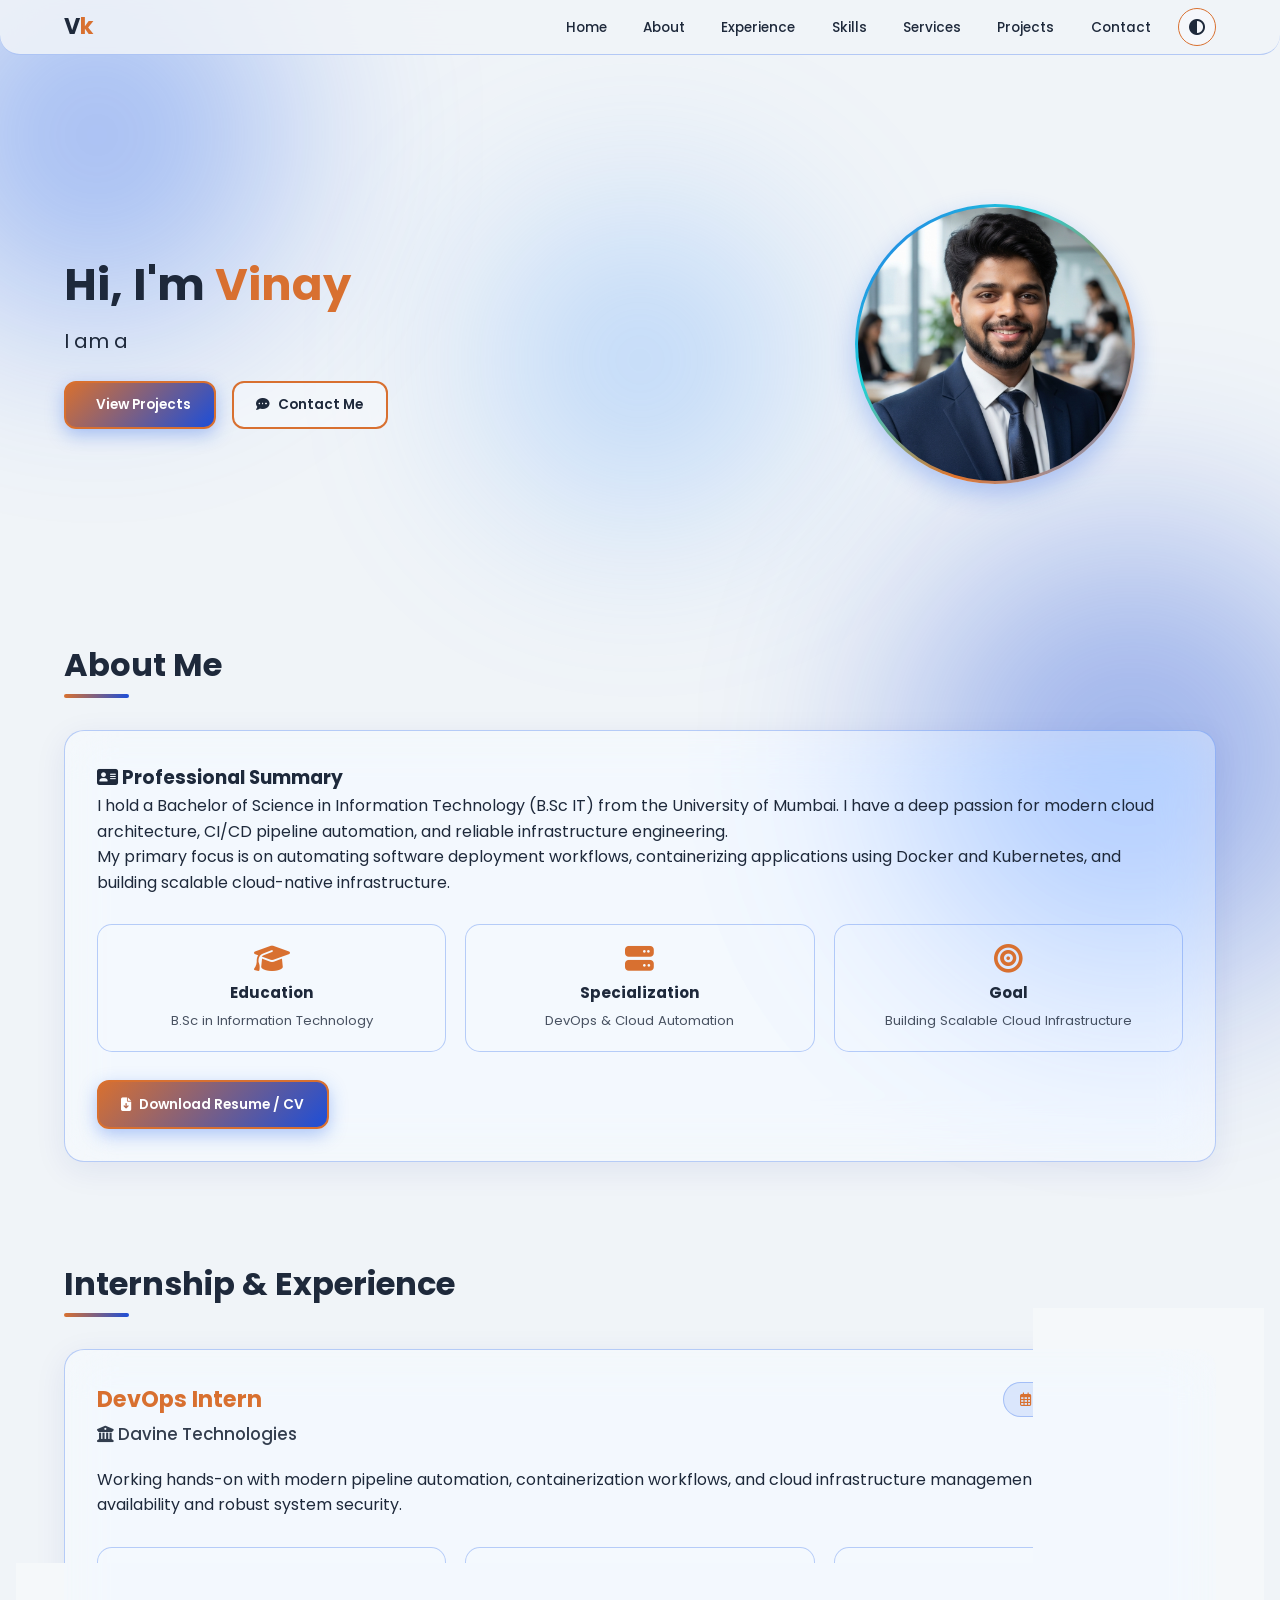
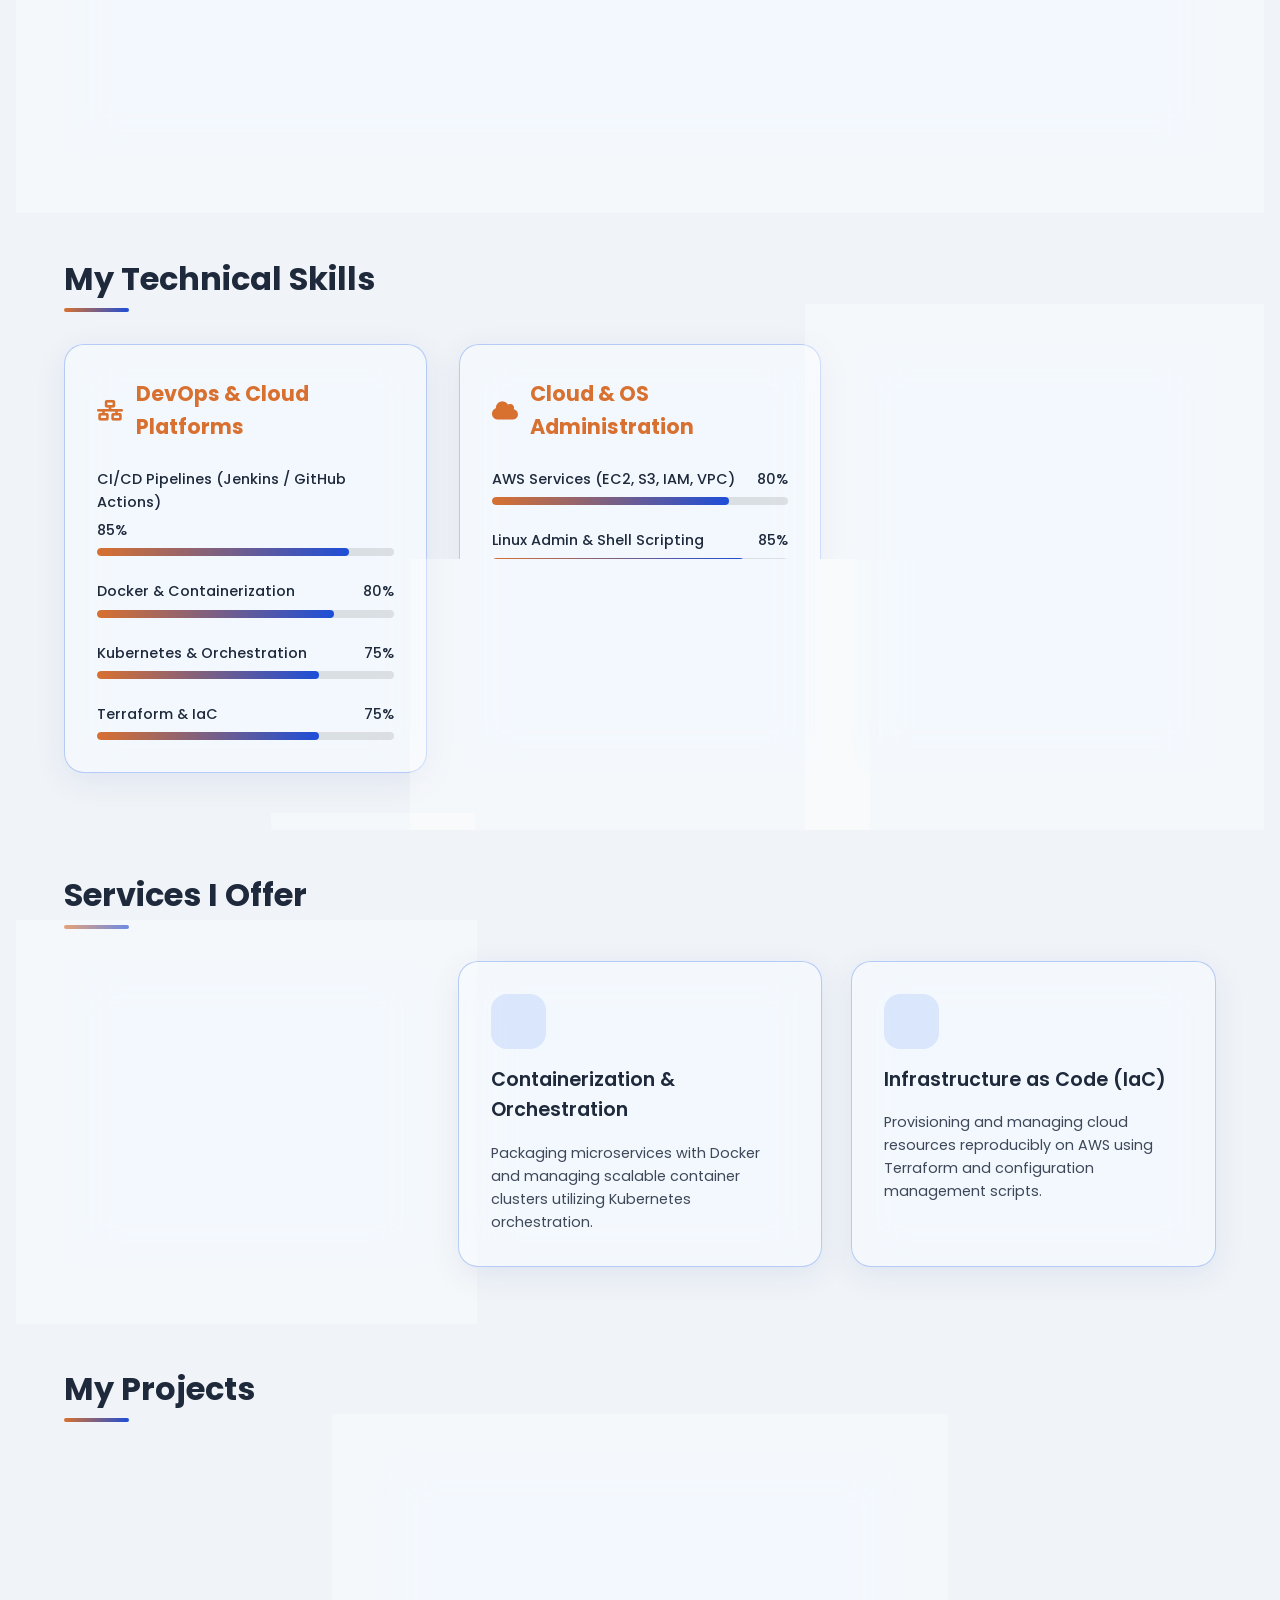
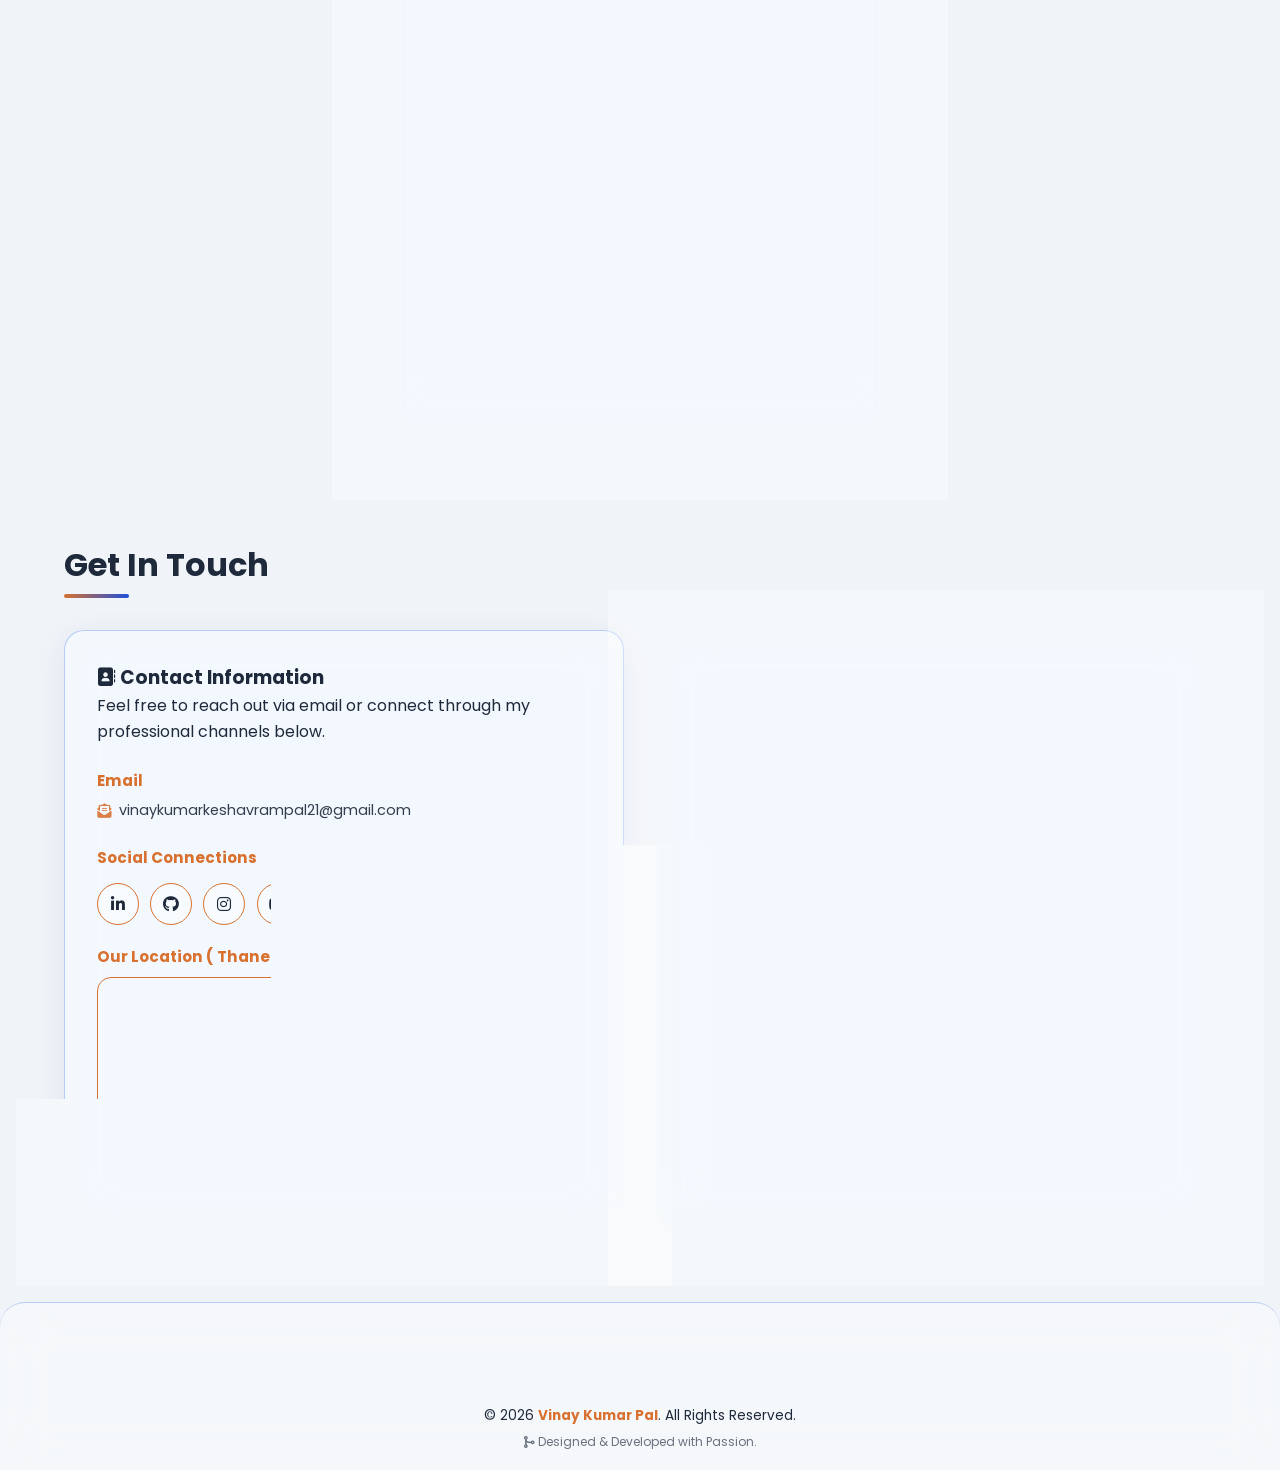
==== commit dc8d4320: "updated codes" ====
--- a/index.html
+++ b/index.html
@@ -1,455 +1,411 @@
-<!DOCTYPE html>
-<html lang="en">
-<head>
-    <meta charset="UTF-8">
-    <meta name="viewport" content="width=device-width, initial-scale=1.0">
-    <title>Vinay Kumar | Portfolio</title>
-    <link rel="stylesheet" href="https://cdnjs.cloudflare.com/ajax/libs/font-awesome/6.4.0/css/all.min.css">
-    <link href="https://fonts.googleapis.com/css2?family=Poppins:wght@300;400;500;600;700&display=swap" rel="stylesheet">
-    <link rel="stylesheet" href="style.css">
-</head>
-<body>
-
-    <div class="bg-animation-blob blob-one"></div>
-    <div class="bg-animation-blob blob-two"></div>
-    <div class="bg-animation-blob blob-three"></div>
-
-    <header class="site-header" id="mainHeader">
-        <nav class="navigation-bar">
-            <a href="#home" class="brand-logo">V<span>k</span></a>
-            <div class="nav-controls-wrapper">
-                <ul class="menu-items-list" id="navLinks">
-                    <li><a href="#home">Home</a></li>
-                    <li><a href="#about">About</a></li>
-                    <li><a href="#experience">Experience</a></li>
-                    <li><a href="#skills">Skills</a></li>
-                    <li><a href="#services">Services</a></li>
-                    <li><a href="#projects">Projects</a></li>
-                    <li><a href="#contact">Contact</a></li>
-                </ul>
-                
-                <button class="theme-switcher-btn" id="themeToggle" aria-label="Toggle theme">
-                    <i class="fas fa-moon"></i>
-                </button>
-                <button class="mobile-menu-btn" id="menuToggle" aria-label="Open Menu">
-                    <i class="fas fa-bars"></i>
-                </button>
-            </div>
-        </nav>
-    </header>
-
-    <main class="main-site-container">
-        
-        <!-- Hero Section -->
-        <section id="home" class="hero-section-box">
-            <div class="hero-content-area">
-                <h1>Hi, I'm <span>Vinay </span></h1>
-                <p>I am a <span id="typing-text"></span></p>
-                <div class="hero-cta-buttons">
-                    <a href="#projects" class="btn btn-glass-primary"><i class="fas fa-rocket"></i> View Projects</a>
-                    <a href="#contact" class="btn btn-glass-outline"><i class="fas fa-paper-plane"></i> Contact Me</a>
-                </div>
-            </div>
-            <div class="hero-visual-area">
-                <div class="profile-frame-wrapper">
-                    <img src="Me.jpeg" alt="Vinay Kumar Profile" id="profilePic">
-                </div>
-            </div>
-        </section>
-
-        <!-- About Section -->
-        <section id="about">
-            <h2>About Me</h2>
-            <div class="content-card-box glass hover-lift">
-                <div class="inner-text-block">
-                    <h3>About Me</h3>
-                    <p>I hold a Bachelor of Science in Information Technology (B.Sc IT) from the University of Mumbai. I have a deep passion for modern software engineering, backend systems, and SAP enterprise solutions.</p>
-                    <p>My primary focus is on developing robust SAP ABAP Cloud applications, building custom business logic using CDS Views and RAP Model, and delivering scalable enterprise solutions.</p>
-                    
-                    <div class="highlights-grid-box">
-                        <div class="highlight-card-item">
-                            <i class="fas fa-graduation-cap"></i>
-                            <h4>Education</h4>
-                            <p>B.Sc in Information Technology</p>
-                        </div>
-                        <div class="highlight-card-item">
-                            <i class="fas fa-laptop-code"></i>
-                            <h4>Specialization</h4>
-                            <p>Sap Abap Cloud</p>
-                        </div>
-                        <div class="highlight-card-item">
-                            <i class="fas fa-rocket"></i>
-                            <h4>Goal</h4>
-                            <p>Building Scalable Cloud Infrastructure</p>
-                        </div>
-                    </div>
-
-                    <div class="resume-btn-wrapper">
-                        <a href="#" download="Vinay_Kumar_Resume.pdf" class="btn btn-glass-primary glow-btn">
-                            <i class="fas fa-download"></i> Download Resume / CV
-                        </a>
-                    </div>
-                </div>
-            </div>
-        </section>
-
-        <!-- Experience Section -->
-        <section id="experience">
-            <h2>Internship & Experience</h2>
-            <div class="content-card-box glass hover-lift">
-                <div class="inner-text-block">
-                    <div class="experience-header-row">
-                        <div>
-                            <h3>DevOps Intern</h3>
-                            <p class="company-title"><i class="fas fa-building"></i> Davine Technologies</p>
-                        </div>
-                        <span class="experience-badge-date"><i class="far fa-calendar-alt"></i> July 2026 - Present</span>
-                    </div>
-                    <p>Working hands-on with modern pipeline automation, containerization workflows, and cloud infrastructure management to ensure high availability and robust system security.</p>
-                    
-                    <div class="highlights-grid-box">
-                        <div class="highlight-card-item">
-                            <i class="fas fa-cogs"></i>
-                            <h4>Automation & CI/CD</h4>
-                            <p>Design and automation of deployment pipelines.</p>
-                        </div>
-                        <div class="highlight-card-item">
-                            <i class="fas fa-cloud"></i>
-                            <h4>Cloud Infrastructure</h4>
-                            <p>Supporting scalability and high availability.</p>
-                        </div>
-                        <div class="highlight-card-item">
-                            <i class="fas fa-shield-alt"></i>
-                            <h4>System Reliability</h4>
-                            <p>Troubleshooting and optimizing performance workflows.</p>
-                        </div>
-                    </div>
-                </div>
-            </div>
-        </section>
-
-        <!-- Technical Skills Section -->
-        <section id="skills">
-            <h2>My Technical Skills</h2>
-            <div class="skills-wrapper-grid">
-                <div class="skill-category-card glass hover-lift">
-                    <h3><i class="fas fa-code"></i> Software & Backend</h3>
-                    <div class="skill-bars-stack">
-                        <div class="single-skill-bar">
-                            <div class="skill-meta-info">
-                                <span>Java (Core & OOPs)</span>
-                                <span>85%</span>
-                            </div>
-                            <div class="progress-track-bg">
-                                <div class="progress-fill-bar" style="width: 85%;"></div>
-                            </div>
-                        </div>
-                        <div class="single-skill-bar">
-                            <div class="skill-meta-info">
-                                <span>HTML5 / CSS3 / JavaScript</span>
-                                <span>80%</span>
-                            </div>
-                            <div class="progress-track-bg">
-                                <div class="progress-fill-bar" style="width: 80%;"></div>
-                            </div>
-                        </div>
-                        <div class="single-skill-bar">
-                            <div class="skill-meta-info">
-                                <span>SQL & Database Management</span>
-                                <span>75%</span>
-                            </div>
-                            <div class="progress-track-bg">
-                                <div class="progress-fill-bar" style="width: 75%;"></div>
-                            </div>
-                        </div>
-                    </div>
-                </div>
-
-                <div class="skill-category-card glass hover-lift">
-                    <h3><i class="fas fa-cubes"></i> SAP ABAP Cloud Development</h3>
-                    <div class="skill-bars-stack">
-                        <div class="single-skill-bar">
-                            <div class="skill-meta-info">
-                                <span>ABAP Core & OOPs</span>
-                                <span>85%</span>
-                            </div>
-                            <div class="progress-track-bg">
-                                <div class="progress-fill-bar" style="width: 85%;"></div>
-                            </div>
-                        </div>
-                        <div class="single-skill-bar">
-                            <div class="skill-meta-info">
-                                <span>Core Data Services (CDS Views)</span>
-                                <span>80%</span>
-                            </div>
-                            <div class="progress-track-bg">
-                                <div class="progress-fill-bar" style="width: 80%;"></div>
-                            </div>
-                        </div>
-                        <div class="single-skill-bar">
-                            <div class="skill-meta-info">
-                                <span>ABAP RESTful Application Programming (RAP)</span>
-                                <span>75%</span>
-                            </div>
-                            <div class="progress-track-bg">
-                                <div class="progress-fill-bar" style="width: 75%;"></div>
-                            </div>
-                        </div>
-                        <div class="single-skill-bar">
-                            <div class="skill-meta-info">
-                                <span>SAP BTP (Business Technology Platform)</span>
-                                <span>70%</span>
-                            </div>
-                            <div class="progress-track-bg">
-                                <div class="progress-fill-bar" style="width: 70%;"></div>
-                            </div>
-                        </div>
-                    </div>
-                </div>
-
-                <div class="skill-category-card glass hover-lift">
-                    <h3><i class="fas fa-server"></i> DevOps & Cloud</h3>
-                    <div class="skill-bars-stack">
-                        <div class="single-skill-bar">
-                            <div class="skill-meta-info">
-                                <span>CI/CD Pipelines & Automation</span>
-                                <span>80%</span>
-                            </div>
-                            <div class="progress-track-bg">
-                                <div class="progress-fill-bar" style="width: 80%;"></div>
-                            </div>
-                        </div>
-                        <div class="single-skill-bar">
-                            <div class="skill-meta-info">
-                                <span>Docker & Containerization</span>
-                                <span>75%</span>
-                            </div>
-                            <div class="progress-track-bg">
-                                <div class="progress-fill-bar" style="width: 75%;"></div>
-                            </div>
-                        </div>
-                        <div class="single-skill-bar">
-                            <div class="skill-meta-info">
-                                <span>Cloud Infrastructure Management</span>
-                                <span>75%</span>
-                            </div>
-                            <div class="progress-track-bg">
-                                <div class="progress-fill-bar" style="width: 75%;"></div>
-                            </div>
-                        </div>
-                        <div class="single-skill-bar">
-                            <div class="skill-meta-info">
-                                <span>Git & Version Control</span>
-                                <span>85%</span>
-                            </div>
-                            <div class="progress-track-bg">
-                                <div class="progress-fill-bar" style="width: 85%;"></div>
-                            </div>
-                        </div>
-                    </div>
-                </div>
-            </div>
-        </section>
-
-        <!-- Services Section -->
-        <section id="services">
-            <h2>Services I Offer</h2>
-            <div class="services-wrapper-grid">
-                <div class="service-box-card glass hover-lift">
-                    <div class="service-icon-box"><i class="fas fa-code-branch"></i></div>
-                    <h3>Web Development</h3>
-                    <p>Building high-speed, dynamic web applications using modern JavaScript, HTML5/CSS3, and fluid Glassmorphism interfaces.</p>
-                </div>
-                <div class="service-box-card glass hover-lift">
-                    <div class="service-icon-box"><i class="fas fa-network-wired"></i></div>
-                    <h3>DevOps & Cloud Automation</h3>
-                    <p>Provisioning deployment pipelines (CI/CD), managing infrastructure, and containerizing applications with Docker.</p>
-                </div>
-                <div class="service-box-card glass hover-lift">
-                    <div class="service-icon-box"><i class="fas fa-database"></i></div>
-                    <h3>Database Administration</h3>
-                    <p>Creating efficient relational database schemas, complex SQL query management, and data security optimization.</p>
-                </div>
-            </div>
-        </section>
-
-        <!-- Projects Section -->
-        <section id="projects">
-            <h2>My Projects</h2>
-            <div class="projects-wrapper-grid" style="margin-bottom: 2.2rem;">
-                <div class="project-item-card glass hover-lift">
-                    <div class="project-thumb-box">
-                        <img src="https://images.unsplash.com/photo-1563986768609-322da13575f3?w=600&auto=format&fit=crop&q=8" alt="Banking System">
-                    </div>
-                    <div class="project-details-box">
-                        <h3>Banking System</h3>
-                        <p>A core for deposits, withdrawals, and automatic interest calculation.</p>
-                        <div class="project-tech-tags">
-                            <span>HTML5</span>
-                            <span>CSS3</span>
-                            <span>JavaScript</span>
-                        </div>
-                        <div class="project-actions-row">
-                            <a href="bank.html" class="btn btn-sm btn-glass-outline"><i class="fas fa-play-circle"></i> Demo</a>
-                        </div>
-                    </div>
-                </div>
-                <div class="project-item-card glass hover-lift">
-                    <div class="project-thumb-box">
-                        <img src="https://plus.unsplash.com/premium_photo-1724800663657-3e57bf4f622c?q=80&w=726&auto=format&fit=crop" alt="Digital Calculator">
-                    </div>
-                    <div class="project-details-box">
-                        <h3>Digital Calculator</h3>
-                        <p>An interactive calculator web app with floating-point calculations, calculation history, and smooth keypress effects in glass UI.</p>
-                        <div class="project-tech-tags">
-                            <span>HTML5</span>
-                            <span>CSS3</span>
-                            <span>JavaScript</span>
-                        </div>
-                        <div class="project-actions-row">
-                            <a href="calculator.html" class="btn btn-sm btn-glass-outline"><i class="fas fa-play-circle"></i> Demo</a>
-                        </div>
-                    </div>
-                </div>
-                <div class="project-item-card glass hover-lift">
-                    <div class="project-thumb-box">
-                        <img src="https://images.unsplash.com/photo-1521587760476-6c12a4b040da?w=600&auto=format&fit=crop&q=80" alt="Library Management System">
-                    </div>
-                    <div class="project-details-box">
-                        <h3>Library Management System</h3>
-                        <p>A full-stack web application with complete CRUD functionality, administrative panels, and book availability tracking.</p>
-                        <div class="project-tech-tags">
-                            <span>HTML5</span>
-                            <span>CSS3</span>
-                            <span>JavaScript</span>
-                        </div>
-                        <div class="project-actions-row">
-                            <a href="library.html" class="btn btn-sm btn-glass-outline"><i class="fas fa-play-circle"></i> Demo</a>
-                        </div>
-                    </div>
-                </div>
-                <div class="project-item-card glass hover-lift">
-                    <div class="project-thumb-box">
-                        <img src="https://images.pexels.com/photos/7103/writing-notes-idea-conference.jpg?auto=compress&w=1260&h=750&dpr=1" alt="Notes App">
-                    </div>
-                     <div class="project-details-box">
-                        <h3>Notes App</h3>
-                        <p>A responsive notes manager application with local storage support, enabling users to create, edit, and organize daily notes efficiently.</p>
-                        <div class="project-tech-tags">
-                            <span>HTML5</span>
-                            <span>CSS3</span>
-                            <span>JavaScript</span>
-                        </div>
-                        <div class="project-actions-row">
-                            <a href="notes.html" class="btn btn-sm btn-glass-outline"><i class="fas fa-play-circle"></i> Demo</a>
-                        </div>
-                    </div>
-                </div>
-                <div class="project-item-card glass hover-lift">
-                    <div class="project-thumb-box">
-                        <img src="https://mitraweb.in/blogs/wp-content/uploads/2022/05/Farming.jpg" alt="Farmer Land Record">
-                    </div>
-                    <div class="project-details-box">
-                        <h3>Farmer Land Record</h3>
-                        <p>An agricultural land registry interface designed to manage plot data, ownership details, and verification criteria smoothly.</p>
-                        <div class="project-tech-tags">
-                            <span>HTML5</span>
-                            <span>CSS3</span>
-                            <span>JavaScript</span>
-                        </div>
-                        <div class="project-actions-row">
-                            <a href="farmer.html" class="btn btn-sm btn-glass-outline"><i class="fas fa-play-circle"></i> Demo</a>
-                        </div>
-                    </div>
-                </div>
-                <div class="project-item-card glass hover-lift">
-                    <div class="project-thumb-box">
-                        <img src="https://media.istockphoto.com/id/1443246502/photo/rock-paper-scissors-hand-game-in-nature.jpg?s=612x612&w=0&k=20&c=32pjUNWm8D0WwPH90sCFYPKxeiyO2l0V25PAmuaCKKg=" alt="To-Do List">
-                    </div>
-                    <div class="project-details-box">
-                        <h3>Rock, Paper, Scissor</h3>
-                        <p>Stone paper scissors is a quick hand game where two players make one of three shapes at the same time.</p>
-                        <div class="project-tech-tags">
-                            <span>HTML5</span>
-                            <span>CSS3</span>
-                            <span>JavaScript</span>
-                        </div>
-                        <div class="project-actions-row">
-                            <a href="game.html" class="btn btn-sm btn-glass-outline"><i class="fas fa-play-circle"></i> Demo</a>
-                        </div>
-                    </div>
-                </div>
-            </div>
-        </section>
-
-        <!-- Contact Section -->
-        <section id="contact">
-            <h2>Get In Touch</h2>
-            <div class="contact-layout-grid">
-                <div class="contact-info-card glass hover-lift">
-                    <h3>Contact Information</h3>
-                    <p style="margin-bottom: 1.5rem;">Feel free to reach out via email or interact with my social channels and live location map below.</p>
-                    <h4>Direct Email</h4>
-                    <p style="font-size:0.9rem; opacity:0.9; margin-bottom:1.5rem;"><i class="fas fa-envelope" style="color:var(--primary-color)"></i> vinaykumarkeshavrampal21@gmail.com</p>
-                    <h4>Social Connections</h4>
-                    <div class="social-links-row">
-                        <a href="https://www.linkedin.com/in/vinay-kumar-pal-717422367" target="_blank" class="social-btn linkedin" aria-label="LinkedIn"><i class="fab fa-linkedin-in"></i></a>
-                        <a href="https://github.com" target="_blank" class="social-btn github" aria-label="GitHub"><i class="fab fa-github"></i></a>
-                        <a href="https://www.instagram.com/vinayakkk.21?igsh=MW81MHc1NG1zMDBzcg==" target="_blank" class="social-btn instagram" aria-label="Instagram"><i class="fab fa-instagram"></i></a>
-                        <a href="https://youtube.com" target="_blank" class="social-btn youtube" aria-label="YouTube"><i class="fab fa-youtube"></i></a>
-                        <a href="https://wa.me/919120656386" target="_blank" class="social-btn whatsapp" aria-label="WhatsApp"><i class="fab fa-whatsapp"></i></a>
-                    </div>
-                    <h4>Our Location (Thane City)</h4>
-                    <div class="map-embed-frame">
-                        <iframe 
-                            id="googleMapHeader"
-                            src="https://www.google.com/maps/embed?pb=!1m18!1m12!1m3!1d120612.39414594247!2d72.81232491295286!3d19.0357069818817!2m3!1f0!2f0!3f0!3m2!1i1024!2i768!4f13.1!3m3!1m2!1s0x3be7c6306644edc1%3A0x5da4ed8f8d648c69!2sMumbai%2C%20Maharashtra!5e0!3m2!1sen!2sin!4v1710000000000!5m2!1sen!2sin" allowfullscreen="" loading="lazy">
-                        </iframe>
-                    </div>
-                </div>
-
-                <div class="contact-form-card glass hover-lift">
-                    <h3>Send Email</h3>
-                    <form action="https://formspree.io/f/maqrvqjp" method="POST">
-                        <div class="form-input-group">
-                            <label for="name">Your Name</label>
-                            <input type="text" id="name" name="name" required placeholder="Enter your name">
-                        </div>
-                        <div class="form-input-group">
-                            <label for="email">Your Email Address</label>
-                            <input type="email" id="email" name="email" required placeholder="Enter your email">
-                        </div>
-                        <div class="form-input-group">
-                            <label for="message">Message</label>
-                            <textarea id="message" name="message" class="fixed-message-box" required placeholder="Type your message here..."></textarea>
-                        </div>
-                        <input type="hidden" name="_to" value="vinaykumarkeshavrampal21@gmail.com">
-                        <input type="text" name="_gotcha" style="display:none">
-                        <button type="submit" class="btn btn-glass-primary">Send Secure Message</button>
-                        
-                        <div id="formSuccessMessage" style="display: none;" class="form-alert-msg form-message-success">
-                            <i class="fas fa-check-circle"></i> Message successfully submitted! Thank you for reaching out.
-                        </div>
-                    </form>
-                </div>
-            </div>
-        </section>
-
-    </main>
-
-<!-- Footer Section -->
-<footer class="site-footer">
-    <div class="main-site-container footer-inner-wrap">
-        <div class="footer-divider-row">
-            <div class="copyright-text-box">
-                <p>&copy; 2026 <strong>Vinay Kumar Pal</strong>. All Rights Reserved.</p>
-                <span class="footer-tagline">Designed & Developed with Passion.</span>
-            </div>
-        </div>
-    </div>
-</footer>
-
-<script src="https://unpkg.com/typed.js@2.1.0/dist/typed.umd.js"></script>
-<script src="script.js"></script>
-</body>
-</html>
+<!DOCTYPE html>
+<html lang="en">
+<head>
+    <meta charset="UTF-8">
+    <meta name="viewport" content="width=device-width, initial-scale=1.0">
+    <title>Vinay Kumar | DevOps Engineer Portfolio</title>
+    <link rel="stylesheet" href="https://cdnjs.cloudflare.com/ajax/libs/font-awesome/6.4.0/css/all.min.css">
+    <link rel="stylesheet" href="https://cdnjs.cloudflare.com/ajax/libs/remixicon/4.2.0/remixicon.css">
+    <link rel="stylesheet" href="https://cdn.jsdelivr.net/npm/@tabler/icons-webfont@latest/tabler-icons.min.css">
+    <link href="https://fonts.googleapis.com/css2?family=Poppins:wght@300;400;500;600;700&display=swap" rel="stylesheet">
+    <link rel="stylesheet" href="style.css">
+</head>
+<body>
+
+    <div class="blob blob-one"></div>
+    <div class="blob blob-two"></div>
+    <div class="blob blob-three"></div>
+
+    <header class="header" id="header">
+        <nav class="nav">
+            <a href="#home" class="logo">V<span>k</span></a>
+            <div class="nav-controls">
+                <ul class="nav-menu" id="navMenu">
+                    <li><a href="#home"><i class="ri-home-4-line"></i> Home</a></li>
+                    <li><a href="#about"><i class="ri-user-3-line"></i> About</a></li>
+                    <li><a href="#experience"><i class="ri-briefcase-4-line"></i> Experience</a></li>
+                    <li><a href="#skills"><i class="ri-brain-line"></i> Skills</a></li>
+                    <li><a href="#services"><i class="ri-apps-2-line"></i> Services</a></li>
+                    <li><a href="#projects"><i class="ri-code-s-slash-line"></i> Projects</a></li>
+                    <li><a href="#contact"><i class="ri-send-plane-line"></i> Contact</a></li>
+                </ul>
+                <button class="theme-btn" id="themeToggle" aria-label="Toggle theme">
+                    <i class="fa-solid fa-circle-half-stroke"></i>
+                </button>
+                <button class="menu-btn" id="menuToggle" aria-label="Open Menu">
+                    <i class="fa-solid fa-bars-staggered"></i>
+                </button>
+            </div>
+        </nav>
+    </header>
+
+    <main class="container">
+        
+        <!-- Hero Section -->
+        <section id="home" class="hero">
+            <div class="hero-content">
+                <h1>Hi, I'm <span>Vinay</span></h1>
+                <p>I am a <span id="typing-text"></span></p>
+                <div class="hero-cta">
+                    <a href="#projects" class="btn btn-primary"><i class="ri-code-s-slash-line"></i> View Projects</a>
+                    <a href="#contact" class="btn btn-outline"><i class="fa-solid fa-comment-dots"></i> Contact Me</a>
+                </div>
+            </div>
+            <div class="hero-visual">
+                <div class="profile-frame">
+                    <img src="Me.jpg" alt="Vinay Kumar Profile">
+                </div>
+            </div>
+        </section>
+
+        <!-- About Section -->
+        <section id="about">
+            <h2>About Me</h2>
+            <div class="card glass">
+                <h3><i class="fa-solid fa-address-card"></i> Professional Summary</h3>
+                <p>I hold a Bachelor of Science in Information Technology (B.Sc IT) from the University of Mumbai. I have a deep passion for modern cloud architecture, CI/CD pipeline automation, and reliable infrastructure engineering.</p>
+                <p>My primary focus is on automating software deployment workflows, containerizing applications using Docker and Kubernetes, and building scalable cloud-native infrastructure.</p> 
+                <div class="highlights-grid">
+                    <div class="highlight-item">
+                        <i class="fa-solid fa-graduation-cap"></i>
+                        <h4>Education</h4>
+                        <p>B.Sc in Information Technology</p>
+                    </div>
+                    <div class="highlight-item">
+                        <i class="fa-solid fa-server"></i>
+                        <h4>Specialization</h4>
+                        <p>DevOps & Cloud Automation</p>
+                    </div>
+                    <div class="highlight-item">
+                        <i class="fa-solid fa-bullseye"></i>
+                        <h4>Goal</h4>
+                        <p>Building Scalable Cloud Infrastructure</p>
+                    </div>
+                </div>
+                <div class="resume-wrapper">
+                    <a href="Resume_Vinay_D.pdf" download="Resume_Vinay_D.pdf" class="btn btn-primary">
+                        <i class="fa-solid fa-file-arrow-down"></i> Download Resume / CV
+                    </a>
+                </div> 
+            </div>
+        </section>
+
+        <!-- Experience Section -->
+        <section id="experience">
+            <h2>Internship & Experience</h2>
+            <div class="card glass">
+                <div class="experience-header">
+                    <div>
+                        <h3>DevOps Intern</h3>
+                        <p class="company"><i class="fa-solid fa-building-columns"></i> Davine Technologies</p>
+                    </div>
+                    <span class="badge"><i class="fa-regular fa-calendar-days"></i> July 2026 - Present</span>
+                </div>
+                <p>Working hands-on with modern pipeline automation, containerization workflows, and cloud infrastructure management to ensure high availability and robust system security.</p>
+                <div class="highlights-grid">
+                    <div class="highlight-item">
+                        <i class="fa-solid fa-gears"></i>
+                        <h4>Automation & CI/CD</h4>
+                        <p>Design and automation of deployment pipelines.</p>
+                    </div>
+                    <div class="highlight-item">
+                        <i class="fa-solid fa-cloud-arrow-up"></i>
+                        <h4>Cloud Infrastructure</h4>
+                        <p>Supporting scalability and high availability.</p>
+                    </div>
+                    <div class="highlight-item">
+                        <i class="fa-solid fa-shield-halved"></i>
+                        <h4>System Reliability</h4>
+                        <p>Troubleshooting and optimizing performance workflows.</p>
+                    </div>
+                </div>
+            </div>
+        </section>
+
+        <!-- Technical Skills Section -->
+        <section id="skills">
+            <h2>My Technical Skills</h2>
+            <div class="skills-grid">
+                <div class="card glass">
+                    <h3><i class="fa-solid fa-network-wired"></i> DevOps & Cloud Platforms</h3>
+                    <div class="skill-stack">
+                        <div class="skill-bar-item">
+                            <div class="skill-meta">
+                                <span>CI/CD Pipelines (Jenkins / GitHub Actions)</span>
+                                <span>85%</span>
+                            </div>
+                            <div class="progress-track">
+                                <div class="progress-fill" style="width: 85%;"></div>
+                            </div>
+                        </div>
+                        <div class="skill-bar-item">
+                            <div class="skill-meta">
+                                <span>Docker & Containerization</span>
+                                <span>80%</span>
+                            </div>
+                            <div class="progress-track">
+                                <div class="progress-fill" style="width: 80%;"></div>
+                            </div>
+                        </div>
+                        <div class="skill-bar-item">
+                            <div class="skill-meta">
+                                <span>Kubernetes & Orchestration</span>
+                                <span>75%</span>
+                            </div>
+                            <div class="progress-track">
+                                <div class="progress-fill" style="width: 75%;"></div>
+                            </div>
+                        </div>
+                        <div class="skill-bar-item">
+                            <div class="skill-meta">
+                                <span>Terraform & IaC</span>
+                                <span>75%</span>
+                            </div>
+                            <div class="progress-track">
+                                <div class="progress-fill" style="width: 75%;"></div>
+                            </div>
+                        </div>
+                    </div>
+                </div>
+                <div class="card glass">
+                    <h3><i class="fa-solid fa-cloud"></i> Cloud & OS Administration</h3>
+                    <div class="skill-stack">
+                        <div class="skill-bar-item">
+                            <div class="skill-meta">
+                                <span>AWS Services (EC2, S3, IAM, VPC)</span>
+                                <span>80%</span>
+                            </div>
+                            <div class="progress-track">
+                                <div class="progress-fill" style="width: 80%;"></div>
+                            </div>
+                        </div>
+                        <div class="skill-bar-item">
+                            <div class="skill-meta">
+                                <span>Linux Admin & Shell Scripting</span>
+                                <span>85%</span>
+                            </div>
+                            <div class="progress-track">
+                                <div class="progress-fill" style="width: 85%;"></div>
+                            </div>
+                        </div>
+                        <div class="skill-bar-item">
+                            <div class="skill-meta">
+                                <span>Monitoring (Prometheus & Grafana)</span>
+                                <span>70%</span>
+                            </div>
+                            <div class="progress-track">
+                                <div class="progress-fill" style="width: 70%;"></div>
+                            </div>
+                        </div>
+                    </div>
+                </div>
+                <div class="card glass">
+                    <h3><i class="fa-solid fa-code"></i> Programming & Databases</h3>
+                    <div class="skill-stack">
+                        <div class="skill-bar-item">
+                            <div class="skill-meta">
+                                <span>Java (Core & OOPs Concepts)</span>
+                                <span>85%</span>
+                            </div>
+                            <div class="progress-track">
+                                <div class="progress-fill" style="width: 85%;"></div>
+                            </div>
+                        </div>
+                        <div class="skill-bar-item">
+                            <div class="skill-meta">
+                                <span>Git & GitHub Version Control</span>
+                                <span>90%</span>
+                            </div>
+                            <div class="progress-track">
+                                <div class="progress-fill" style="width: 90%;"></div>
+                            </div>
+                        </div>
+                        <div class="skill-bar-item">
+                            <div class="skill-meta">
+                                <span>MySQL & Database Management</span>
+                                <span>80%</span>
+                            </div>
+                            <div class="progress-track">
+                                <div class="progress-fill" style="width: 80%;"></div>
+                            </div>
+                        </div>
+                        <div class="skill-bar-item">
+                            <div class="skill-meta">
+                                <span>Python & Bash Scripting</span>
+                                <span>80%</span>
+                            </div>
+                            <div class="progress-track">
+                                <div class="progress-fill" style="width: 80%;"></div>
+                            </div>
+                        </div>
+                    </div>
+                </div>
+            </div>
+        </section>
+
+        <!-- Services Section -->
+        <section id="services">
+            <h2>Services I Offer</h2>
+            <div class="services-grid">
+                <div class="card glass service-card">
+                    <div class="service-icon"><i class="ti ti-infinity"></i></div>
+                    <h3>CI/CD Pipeline Automation</h3>
+                    <p>Designing and implementing automated continuous integration and continuous deployment workflows using Jenkins and GitHub Actions.</p>
+                </div>
+                <div class="card glass service-card">
+                    <div class="service-icon"><i class="ti ti-box-multiple"></i></div>
+                    <h3>Containerization & Orchestration</h3>
+                    <p>Packaging microservices with Docker and managing scalable container clusters utilizing Kubernetes orchestration.</p>
+                </div>
+                <div class="card glass service-card">
+                    <div class="service-icon"><i class="ti ti-cloud-code"></i></div>
+                    <h3>Infrastructure as Code (IaC)</h3>
+                    <p>Provisioning and managing cloud resources reproducibly on AWS using Terraform and configuration management scripts.</p>
+                </div>
+            </div>
+        </section>
+
+        <!-- Projects Section -->
+        <section id="projects">
+            <h2>My Projects</h2>
+            <div class="card glass project-container">
+                <div class="carousel" id="projectCarousel">
+                    
+                    <!-- PROJECT 1: Student Attendance & Class Management System -->
+                    <div class="project-card active" data-title="Student Attendance & Class Management System" data-desc="A full-featured management portal designed to track daily student attendance, maintain academic grade registers, manage course schedules, and generate automated attendance reports for educators and administration." data-tech="Java, MySQL, HTML, CSS, JavaScript">
+                        <div class="project-thumb">
+                            <img src="https://images.unsplash.com/photo-1523240795612-9a054b0db644?w=600&auto=format&fit=crop&q=80" alt="Student Attendance System">
+                        </div>
+                        <div class="project-info">
+                            <h3>Student Attendance & Class Management</h3>
+                            <p>Portal for tracking daily student attendance, managing schedules, and generating automated academic reports.</p>
+                            <div class="tech-tags">
+                                <span>HTML5</span><span>MySQL</span><span>CSS3</span><span>JavaScript</span>
+                            </div>
+                            <div class="project-actions">
+                                <a href="student.html" target="_blank" class="btn btn-sm btn-outline"><i class="fa-solid fa-globe"></i> Live Demo</a>
+                                <button class="btn btn-sm btn-primary view-details"><i class="fa-solid fa-circle-info"></i> Details</button>
+                            </div>
+                        </div>
+                    </div>
+
+                    <!-- PROJECT 2: Farmer Land Record System -->
+                    <div class="project-card" data-title="Farmer Land Record System" data-desc="Digital land record registry platform enabling farmers and administrative authorities to securely manage property boundaries, ownership deeds, survey records, and agricultural land documentation online." data-tech="Java, MySQL, HTML, CSS, JavaScript">
+                        <div class="project-thumb">
+                            <img src="https://images.unsplash.com/photo-1500937386664-56d1dfef3854?w=600&auto=format&fit=crop&q=80" alt="Farmer Land Record System">
+                        </div>
+                        <div class="project-info">
+                            <h3>Farmer Land Record System</h3>
+                            <p>Digital registry platform for securely managing property boundaries, ownership deeds, and agricultural land documentation.</p>
+                            <div class="tech-tags">
+                                <span>HTML5</span><span>MySQL</span><span>CSS3</span><span>JavaScript</span>
+                            </div>
+                            <div class="project-actions">
+                                <a href="farmer.html" target="_blank" class="btn btn-sm btn-outline"><i class="fa-solid fa-globe"></i> Live Demo</a>
+                                <button class="btn btn-sm btn-primary view-details"><i class="fa-solid fa-circle-info"></i> Details</button>
+                            </div>
+                        </div>
+                    </div>
+
+                    <!-- PROJECT 3: Notes App -->
+                    <div class="project-card" data-title="Interactive Notes App" data-desc="A dynamic note-taking application that allows users to create, edit, categorize, search, and securely store personal memos directly in local storage with persistent session retention." data-tech="HTML5, CSS3, JavaScript, LocalStorage">
+                        <div class="project-thumb">
+                            <img src="https://images.unsplash.com/photo-1517842645767-c639042777db?w=600&auto=format&fit=crop&q=80" alt="Notes App">
+                        </div>
+                        <div class="project-info">
+                            <h3>Interactive Notes App</h3>
+                            <p>Dynamic note-taking manager enabling instant memo creation, category sorting, search functionality, and local storage retention.</p>
+                            <div class="tech-tags">
+                                <span>HTML5</span><span>CSS3</span><span>JavaScript</span><span>LocalStorage</span>
+                            </div>
+                            <div class="project-actions">
+                                <a href="notes.html" target="_blank" class="btn btn-sm btn-outline"><i class="fa-solid fa-globe"></i> Live Demo</a>
+                                <button class="btn btn-sm btn-primary view-details"><i class="fa-solid fa-circle-info"></i> Details</button>
+                            </div>
+                        </div>
+                    </div>
+
+                </div>
+
+                <!-- Carousel Controls -->
+                <div class="carousel-controls">
+                    <button id="prevProjBtn" class="btn btn-sm btn-outline"><i class="fa-solid fa-arrow-left-long"></i> Previous</button>
+                    <span id="projCounter" class="carousel-counter">1 / 3</span>
+                    <button id="nextProjBtn" class="btn btn-sm btn-primary">Next <i class="fa-solid fa-arrow-right-long"></i></button>
+                </div>
+            </div>
+        </section>
+        
+        <!-- Contact Section -->
+        <section id="contact">
+            <h2>Get In Touch</h2>
+            <div class="contact-grid">
+                <div class="card glass">
+                    <h3><i class="fa-solid fa-address-book"></i> Contact Information</h3>
+                    <p class="contact-desc">Feel free to reach out via email or connect through my professional channels below.</p>
+                    <h4>Email</h4>
+                    <p class="email-text"><i class="fa-solid fa-envelope-open-text"></i> vinaykumarkeshavrampal21@gmail.com</p>
+                    <h4>Social Connections</h4>
+                    <div class="social-row">
+                        <a href="https://www.linkedin.com/in/vinay-kumar-pal-717422367" target="_blank" class="social-btn linkedin" aria-label="LinkedIn"><i class="fa-brands fa-linkedin-in"></i></a>
+                        <a href="https://github.com" target="_blank" class="social-btn github" aria-label="GitHub"><i class="fa-brands fa-github"></i></a>
+                        <a href="https://www.instagram.com/vinayakkk.21?igsh=MW81MHc1NG1zMDBzcg==" target="_blank" class="social-btn instagram" aria-label="Instagram"><i class="fa-brands fa-instagram"></i></a>
+                        <a href="https://youtube.com" target="_blank" class="social-btn youtube" aria-label="YouTube"><i class="fa-brands fa-youtube"></i></a>
+                        <a href="https://wa.me/919120656386" target="_blank" class="social-btn whatsapp" aria-label="WhatsApp"><i class="fa-brands fa-whatsapp"></i></a>
+                    </div>
+                    <h4>Our Location ( Thane City )</h4>
+                    <div class="map-frame">
+                        <iframe src="https://www.google.com/maps/embed?pb=!1m18!1m12!1m3!1d120612.39414594247!2d72.81232491295286!3d19.0357069818817!2m3!1f0!2f0!3f0!3m2!1i1024!2i768!4f13.1!3m3!1m2!1s0x3be7c6306644edc1%3A0x5da4ed8f8d648c69!2sMumbai%2C%20Maharashtra!5e0!3m2!1sen!2sin!4v1710000000000!5m2!1sen!2sin" allowfullscreen="" loading="lazy"></iframe>
+                    </div>
+                </div>
+
+                <div class="card glass">
+                    <h3><i class="fa-solid fa-paper-plane"></i> Send Email</h3>
+                    <form action="https://formspree.io/f/mjgnqlpn" method="POST">
+                        <div class="form-group">
+                            <label for="name">Your Name</label>
+                            <input type="text" id="name" name="name" required placeholder="Enter your name">
+                        </div>
+                        <div class="form-group">
+                            <label for="email">Your Email Address</label>
+                            <input type="email" id="email" name="email" required placeholder="Enter your email">
+                        </div>
+                        <div class="form-group">
+                            <label for="message">Message</label>
+                            <textarea id="message" name="message" class="message-box" required placeholder="Type your message here..."></textarea>
+                        </div>
+                        <input type="hidden" name="_to" value="vinaykumarkeshavrampal21@gmail.com">
+                        <input type="text" name="_gotcha" style="display:none">
+                        <button type="submit" class="btn btn-primary full-width"><i class="fa-solid fa-shield-halved"></i> Send Secure Message</button>
+                        
+                        <div id="formSuccessMessage" style="display: none;" class="success-alert">
+                            <i class="fa-solid fa-circle-check"></i> Message successfully submitted! Thank you for reaching out.
+                        </div>
+                    </form>
+                </div>
+            </div>
+        </section>
+    </main>
+
+    <!-- Modal Popup Container -->
+    <div id="detailsModal" class="modal-overlay">
+        <div class="card glass modal-content">
+            <button class="modal-close" id="closeModalBtn"><i class="fa-solid fa-xmark"></i></button>
+            <div id="modalBodyContent"></div>
+        </div>
+    </div>
+
+    <!-- Footer -->
+    <footer class="footer">
+        <div class="container footer-wrap">
+            <div class="copyright">
+                <p>&copy; 2026 <strong>Vinay Kumar Pal</strong>. All Rights Reserved.</p>
+                <span class="footer-sub"><i class="fa-solid fa-code-merge"></i> Designed & Developed with Passion.</span>
+            </div>
+        </div>
+    </footer>
+
+    <script src="https://unpkg.com/typed.js@2.1.0/dist/typed.umd.js"></script>
+    <script src="script.js"></script>
+</body>
+</html>
--- a/style.css
+++ b/style.css
@@ -1,597 +1,1063 @@
-/* COLOR SYSTEM & GLOBAL RESET */
 :root {
-    --bg-color: #f0f4f8;
-    --text-color: #1e293b;
-    --primary-color: #2563eb; /* Updated to Pure Blue */
-    --accent-color: #1d4ed8;
-    --golden-color: #3b82f6;  /* Updated highlights to Blue */
-    --border-color: rgba(37, 99, 235, 0.3);
-    --glass-bg: rgba(255, 255, 255, 0.35);
-    --glass-shadow: rgba(31, 38, 135, 0.08);
-    --header-bg: rgba(240, 244, 248, 0.85);
+  --bg-color: #f0f4f8;
+  --text-color: #1e293b;
+  --primary-color: #d87030;
+  --accent-color: #1d4ed8;
+  --border-color: rgba(37, 99, 235, 0.3);
+  --glass-bg: rgba(255, 255, 255, 0.35);
+  --glass-shadow: rgba(31, 38, 135, 0.08);
+  --header-bg: rgba(240, 244, 248, 0.85);
 }
 
 [data-theme="dark"] {
-    --bg-color: #0b0f19;
-    --text-color: #f8fafc;
-    --primary-color: #3b82f6; 
-    --accent-color: #60a5fa;
-    --golden-color: #2563eb; 
-    --border-color: rgba(59, 130, 246, 0.2);
-    --glass-bg: rgba(15, 23, 42, 0.45);
-    --glass-shadow: rgba(0, 0, 0, 0.3);
-    --header-bg: rgba(11, 15, 25, 0.85);
+  --bg-color: #0b0f19;
+  --text-color: #f8fafc;
+  --primary-color: #dabe1f;
+  --accent-color: #60a5fa;
+  --border-color: rgba(59, 130, 246, 0.2);
+  --glass-bg: rgba(15, 23, 42, 0.45);
+  --glass-shadow: rgba(0, 0, 0, 0.3);
+  --header-bg: rgba(11, 15, 25, 0.85);
 }
 
 * {
-    margin: 0;
-    padding: 0;
-    box-sizing: border-box;
-    font-family: 'Poppins', sans-serif;
-    transition: background-color 0.3s ease, color 0.3s ease, border-color 0.3s ease, transform 0.3s ease, box-shadow 0.3s ease;
-}
-
-html { 
-    scroll-behavior: smooth; 
+  margin: 0;
+  padding: 0;
+  box-sizing: border-box;
+  font-family: 'Poppins', sans-serif;
+  transition: background-color 0.3s ease, color 0.3s ease, border-color 0.3s ease, transform 0.3s ease, box-shadow 0.3s ease;
+}
+
+html {
+  scroll-behavior: smooth;
+  font-size: 16px;
 }
 
 body {
-    background-color: var(--bg-color);
-    color: var(--text-color);
-    line-height: 1.6;
-    overflow-x: hidden;
-    position: relative;
-}
-
-/* HOVER TRANSFORMATIONS */
-.hover-lift:hover {
-    transform: translateY(-8px) scale(1.01);
-    box-shadow: 0 18px 35px rgba(37, 99, 235, 0.25), 0 0 20px rgba(37, 99, 235, 0.15);
-    border-color: #2563eb;
-}
-
+  background-color: var(--bg-color);
+  color: var(--text-color);
+  line-height: 1.6;
+  overflow-x: hidden;
+  position: relative;
+}
+
+/* Universal Hover Enhancements */
+a,
+button,
+input,
+textarea,
+.card,
+.highlight-item,
+.service-card,
+.project-card {
+  transition: all 0.3s cubic-bezier(0.4, 0, 0.2, 1);
+}
+
+/* Glass Utility */
 .glass {
-    background: var(--glass-bg);
-    backdrop-filter: blur(25px) saturate(200%);
-    -webkit-backdrop-filter: blur(25px) saturate(200%);
+  background: var(--glass-bg);
+  backdrop-filter: blur(25px) saturate(200%);
+  -webkit-backdrop-filter: blur(25px) saturate(200%);
+  border: 1px solid var(--border-color);
+  box-shadow: 0 8px 32px 0 var(--glass-shadow);
+  border-radius: 20px;
+}
+
+.card {
+  padding: clamp(1.2rem, 3vw, 2rem);
+}
+
+.card:hover {
+  transform: translateY(-6px) scale(1.005);
+  box-shadow: 0 20px 40px rgba(37, 99, 235, 0.25), 0 0 25px rgba(37, 99, 235, 0.15);
+  border-color: var(--primary-color);
+}
+
+/* Background Animated Blobs */
+.blob {
+  position: fixed;
+  border-radius: 50%;
+  filter: blur(90px);
+  z-index: -1;
+  opacity: 0.5;
+  pointer-events: none;
+  animation: moveBlobs 22s infinite alternate ease-in-out;
+}
+
+.blob-one {
+  width: min(450px, 80vw);
+  height: min(450px, 80vw);
+  background: radial-gradient(circle, #2563eb 0%, transparent 100%);
+  top: -10%;
+  left: -10%;
+}
+
+.blob-two {
+  width: min(550px, 90vw);
+  height: min(550px, 90vw);
+  background: radial-gradient(circle, #1d4ed8 0%, transparent 100%);
+  bottom: -15%;
+  right: -10%;
+  animation-delay: -10s;
+}
+
+.blob-three {
+  width: min(350px, 70vw);
+  height: min(350px, 70vw);
+  background: radial-gradient(circle, #60a5fa 0%, transparent 100%);
+  top: 40%;
+  left: 50%;
+  transform: translate(-50%, -50%);
+  animation-delay: -5s;
+}
+
+@keyframes moveBlobs {
+  0% {
+    transform: translate(0, 0) scale(1) rotate(0deg);
+  }
+  100% {
+    transform: translate(90px, 60px) scale(1.15) rotate(360deg);
+  }
+}
+
+/* Profile Morphing with Hover Zoom */
+.profile-frame {
+  position: relative;
+  width: min(280px, 75vw);
+  height: min(280px, 75vw);
+  padding: 3px;
+  background: linear-gradient(135deg, #2563eb, #1dd2d8, #e2732a, #60a5fa);
+  border-radius: 50%;
+  box-shadow: 0 10px 25px rgba(37, 99, 235, 0.3);
+  animation: autoMorph 8s ease-in-out infinite;
+}
+
+.profile-frame:hover {
+  transform: scale(1.05) rotate(2deg);
+  box-shadow: 0 15px 35px rgba(37, 99, 235, 0.45);
+}
+
+.profile-frame img {
+  width: 100%;
+  height: 100%;
+  object-fit: cover;
+  border-radius: 50%;
+  animation: autoMorph 8s ease-in-out infinite;
+}
+
+@keyframes autoMorph {
+  0% {
+    border-radius: 60% 40% 30% 70% / 60% 30% 70% 40%;
+  }
+  50% {
+    border-radius: 30% 60% 70% 40% / 50% 60% 30% 60%;
+  }
+  100% {
+    border-radius: 60% 40% 30% 70% / 60% 30% 70% 40%;
+  }
+}
+
+/* Header & Nav */
+.header {
+  position: fixed;
+  top: 0;
+  width: 100%;
+  background: var(--header-bg);
+  backdrop-filter: blur(20px);
+  -webkit-backdrop-filter: blur(20px);
+  border-bottom: 1px solid var(--border-color);
+  border-bottom-left-radius: 20px;
+  border-bottom-right-radius: 20px;
+  z-index: 1000;
+}
+
+.nav {
+  display: flex;
+  justify-content: space-between;
+  align-items: center;
+  max-width: 1200px;
+  margin: 0 auto;
+  padding: 0.5rem 1.5rem;
+}
+
+.logo {
+  font-size: 1.4rem;
+  font-weight: 700;
+  color: var(--text-color);
+  text-decoration: none;
+}
+
+.logo span {
+  color: var(--primary-color);
+}
+
+.logo:hover {
+  transform: scale(1.05);
+}
+
+.nav-controls {
+  display: flex;
+  align-items: center;
+  gap: 1rem;
+}
+
+.nav-menu {
+  display: flex;
+  list-style: none;
+  gap: 0.5rem;
+  align-items: center;
+}
+
+.nav-menu a {
+  text-decoration: none;
+  color: var(--text-color);
+  font-weight: 500;
+  font-size: 0.85rem;
+  padding: 0.35rem 0.7rem;
+  border-radius: 60px;
+  display: inline-flex;
+  align-items: center;
+  gap: 6px;
+}
+
+.nav-menu a i {
+  font-size: 0.8rem;
+  color: var(--primary-color);
+  transition: transform 0.3s ease;
+}
+
+.nav-menu a:hover {
+  color: var(--primary-color);
+  background: var(--glass-bg);
+  box-shadow: 0 4px 12px rgba(37, 99, 235, 0.15);
+  transform: translateY(-2px) scale(1.03);
+}
+
+.nav-menu a:hover i {
+  transform: scale(1.3) rotate(10deg);
+}
+
+.theme-btn,
+.menu-btn {
+  background: var(--glass-bg);
+  border: 1px solid var(--primary-color);
+  border-radius: 50%;
+  width: 38px;
+  height: 38px;
+  cursor: pointer;
+  color: var(--text-color);
+  display: flex;
+  align-items: center;
+  justify-content: center;
+  font-size: 1rem;
+  flex-shrink: 0;
+}
+
+.theme-btn:hover,
+.menu-btn:hover {
+  background: var(--primary-color);
+  color: #ffffff;
+  box-shadow: 0 0 15px rgba(37, 99, 235, 0.6);
+  transform: rotate(180deg) scale(1.1);
+}
+
+.menu-btn {
+  display: none;
+}
+
+/* Main Layout & Responsiveness */
+.container {
+  max-width: 1200px;
+  margin: 0 auto;
+  padding: clamp(4.5rem, 8vw, 6rem) clamp(1rem, 3vw, 1.5rem) 0 clamp(1rem, 3vw, 1.5rem);
+}
+
+section {
+  padding: clamp(2rem, 5vw, 3rem) 0;
+}
+
+#contact {
+  padding-bottom: 1rem;
+}
+
+h2 {
+  font-size: clamp(1.6rem, 4vw, 2rem);
+  margin-bottom: 2rem;
+  position: relative;
+  padding-bottom: 0.5rem;
+}
+
+h2::after {
+  content: '';
+  position: absolute;
+  bottom: 0;
+  left: 0;
+  width: 65px;
+  height: 4px;
+  background: linear-gradient(90deg, var(--primary-color), var(--accent-color));
+  border-radius: 2px;
+}
+
+/* Hero */
+.hero {
+  display: flex;
+  align-items: center;
+  justify-content: space-between;
+  min-height: 55vh;
+  gap: 3rem;
+}
+
+.hero-content {
+  flex: 1.2;
+}
+
+.hero-content h1 {
+  font-size: clamp(2.2rem, 5vw, 2.8rem);
+  margin-bottom: 0.8rem;
+  font-weight: 700;
+  line-height: 1.2;
+}
+
+.hero-content h1 span {
+  color: var(--primary-color);
+}
+
+.hero-content p {
+  font-size: clamp(1rem, 2.5vw, 1.25rem);
+  margin-bottom: 1.5rem;
+}
+
+#typing-text {
+  color: var(--primary-color);
+  font-weight: 600;
+}
+
+.hero-cta {
+  display: flex;
+  gap: 1rem;
+  flex-wrap: wrap;
+}
+
+.hero-visual {
+  flex: 0.8;
+  display: flex;
+  justify-content: center;
+}
+
+/* Highlights & Cards Grid */
+.highlights-grid {
+  display: grid;
+  grid-template-columns: repeat(auto-fit, minmax(210px, 1fr));
+  gap: 1.2rem;
+  margin: 1.8rem 0;
+}
+
+.highlight-item {
+  background: rgba(255, 255, 255, 0.05);
+  border: 1px solid var(--border-color);
+  padding: 1.2rem;
+  border-radius: 15px;
+  text-align: center;
+}
+
+.highlight-item:hover {
+  background: var(--glass-bg);
+  transform: translateY(-5px) scale(1.02);
+  border-color: var(--primary-color);
+  box-shadow: 0 10px 25px rgba(37, 99, 235, 0.2);
+}
+
+[data-theme="dark"] .highlight-item {
+  background: rgba(15, 23, 42, 0.3);
+}
+
+.highlight-item i {
+  font-size: 1.8rem;
+  color: var(--primary-color);
+  margin-bottom: 0.5rem;
+  transition: transform 0.3s ease;
+}
+
+.highlight-item:hover i {
+  transform: scale(1.2) rotate(5deg);
+}
+
+.highlight-item h4 {
+  font-size: 0.95rem;
+  margin-bottom: 0.3rem;
+}
+
+.highlight-item p {
+  font-size: 0.82rem;
+  opacity: 0.8;
+}
+
+.experience-header {
+  display: flex;
+  justify-content: space-between;
+  align-items: flex-start;
+  margin-bottom: 1.2rem;
+  flex-wrap: wrap;
+  gap: 1rem;
+}
+
+.experience-header h3 {
+  font-size: 1.4rem;
+  color: var(--primary-color);
+}
+
+.company {
+  font-weight: 500;
+  font-size: 1.05rem;
+  opacity: 0.9;
+  margin-top: 0.2rem;
+}
+
+.badge {
+  background: rgba(37, 99, 235, 0.12);
+  color: var(--primary-color);
+  padding: 0.4rem 1rem;
+  border-radius: 20px;
+  font-size: 0.82rem;
+  font-weight: 600;
+  border: 1px solid var(--border-color);
+}
+
+.badge:hover {
+  background: var(--primary-color);
+  color: #fff;
+  transform: scale(1.05);
+}
+
+/* Skills Grid */
+.skills-grid {
+  display: grid;
+  grid-template-columns: repeat(auto-fit, minmax(280px, 1fr));
+  gap: 2rem;
+}
+
+.skills-grid h3 {
+  font-size: 1.3rem;
+  margin-bottom: 1.5rem;
+  display: flex;
+  align-items: center;
+  gap: 0.8rem;
+  color: var(--primary-color);
+}
+
+.skill-stack {
+  display: flex;
+  flex-direction: column;
+  gap: 1.5rem;
+}
+
+.skill-meta {
+  display: flex;
+  justify-content: space-between;
+  font-weight: 500;
+  margin-bottom: 0.4rem;
+  font-size: 0.9rem;
+  flex-wrap: wrap;
+  gap: 5px;
+}
+
+.progress-track {
+  width: 100%;
+  height: 8px;
+  background: rgba(0, 0, 0, 0.1);
+  border-radius: 10px;
+  overflow: hidden;
+}
+
+[data-theme="dark"] .progress-track {
+  background: rgba(255, 255, 255, 0.08);
+}
+
+.progress-fill {
+  height: 100%;
+  background: linear-gradient(90deg, var(--primary-color), var(--accent-color));
+  border-radius: 10px;
+  transition: width 1s ease-in-out;
+}
+
+.skill-bar-item:hover .progress-fill {
+  filter: brightness(1.2);
+  box-shadow: 0 0 10px var(--primary-color);
+}
+
+/* Services Grid */
+.services-grid {
+  display: grid;
+  grid-template-columns: repeat(auto-fit, minmax(280px, 1fr));
+  gap: 1.8rem;
+}
+
+.service-card {
+  display: flex;
+  flex-direction: column;
+  gap: 1rem;
+}
+
+.service-icon {
+  width: 55px;
+  height: 55px;
+  border-radius: 16px;
+  background: rgba(37, 99, 235, 0.12);
+  display: flex;
+  align-items: center;
+  justify-content: center;
+  font-size: 1.6rem;
+  color: var(--primary-color);
+}
+
+.service-card:hover .service-icon {
+  background: linear-gradient(135deg, var(--primary-color), var(--accent-color));
+  color: #fff;
+  transform: scale(1.12) rotate(8deg);
+}
+
+.service-card h3 {
+  font-size: 1.2rem;
+  font-weight: 600;
+}
+
+.service-card p {
+  font-size: 0.9rem;
+  opacity: 0.85;
+}
+
+/* Project Carousel */
+.project-container {
+  max-width: 520px;
+  margin: 0 auto;
+  padding: 1.5rem;
+}
+
+.carousel {
+  position: relative;
+  width: 100%;
+  overflow: hidden;
+}
+
+.project-card {
+  display: none;
+  flex-direction: column;
+  border-radius: 12px;
+  overflow: hidden;
+  padding: 1rem;
+}
+
+.project-card.active {
+  display: flex;
+  animation: fadeInCard 0.4s ease-in-out;
+}
+
+@keyframes fadeInCard {
+  from {
+    opacity: 0;
+    transform: translateY(10px);
+  }
+  to {
+    opacity: 1;
+    transform: translateY(0);
+  }
+}
+
+.project-thumb {
+  width: 100%;
+  height: 220px;
+  overflow: hidden;
+  background: rgba(0, 0, 0, 0.04);
+  border-radius: 12px 12px 0 0;
+}
+
+.project-thumb img {
+  width: 100%;
+  height: 100%;
+  object-fit: cover;
+  transition: transform 0.5s ease;
+}
+
+.project-thumb img:hover {
+  transform: scale(1.08);
+}
+
+.project-info {
+  padding: 1.2rem 0 0 0;
+  display: flex;
+  flex-direction: column;
+  flex-grow: 1;
+}
+
+.project-info h3 {
+  font-size: 1.2rem;
+  margin-bottom: 0.5rem;
+  font-weight: 600;
+}
+
+.project-info p {
+  font-size: 0.88rem;
+  opacity: 0.85;
+  margin-bottom: 1rem;
+}
+
+.tech-tags {
+  display: flex;
+  flex-wrap: wrap;
+  gap: 0.4rem;
+  margin-bottom: 1.5rem;
+}
+
+.tech-tags span {
+  background-color: rgba(37, 99, 235, 0.12);
+  color: var(--primary-color);
+  font-size: 0.75rem;
+  padding: 0.25rem 0.7rem;
+  border-radius: 20px;
+  font-weight: 500;
+  border: 1px solid var(--border-color);
+}
+
+.tech-tags span:hover {
+  background: var(--primary-color);
+  color: #fff;
+  transform: translateY(-2px);
+  box-shadow: 0 4px 10px rgba(37, 99, 235, 0.3);
+}
+
+.project-actions {
+  display: flex;
+  gap: 0.8rem;
+  flex-wrap: wrap;
+}
+
+.carousel-controls {
+  display: flex;
+  justify-content: space-between;
+  align-items: center;
+  margin-top: 1.2rem;
+  padding-top: 1rem;
+  border-top: 1px solid var(--border-color);
+}
+
+.carousel-counter {
+  font-weight: 600;
+  font-size: 0.95rem;
+}
+
+/* Modal Styles */
+.modal-overlay {
+  position: fixed;
+  top: 0;
+  left: 0;
+  width: 100%;
+  height: 100%;
+  background: rgba(0, 0, 0, 0.6);
+  backdrop-filter: blur(8px);
+  display: flex;
+  align-items: center;
+  justify-content: center;
+  z-index: 2000;
+  opacity: 0;
+  visibility: hidden;
+  transition: all 0.3s ease;
+  padding: 1rem;
+}
+
+.modal-overlay.active {
+  opacity: 1;
+  visibility: visible;
+}
+
+.modal-content {
+  position: relative;
+  width: 100%;
+  max-width: 600px;
+  max-height: 85vh;
+  overflow-y: auto;
+  padding: 2.5rem 2rem 2rem 2rem;
+  transform: scale(0.9);
+  transition: transform 0.3s ease;
+}
+
+.modal-overlay.active .modal-content {
+  transform: scale(1);
+}
+
+.modal-close {
+  position: absolute;
+  top: 15px;
+  right: 15px;
+  background: var(--glass-bg);
+  border: 1px solid var(--border-color);
+  color: var(--text-color);
+  width: 35px;
+  height: 35px;
+  border-radius: 50%;
+  display: flex;
+  align-items: center;
+  justify-content: center;
+  cursor: pointer;
+}
+
+.modal-close:hover {
+  background: var(--primary-color);
+  color: #fff;
+  transform: rotate(90deg) scale(1.1);
+}
+
+.modal-thumb {
+  width: 100%;
+  height: 200px;
+  border-radius: 12px;
+  overflow: hidden;
+  margin-bottom: 1.2rem;
+}
+
+.modal-thumb img {
+  width: 100%;
+  height: 100%;
+  object-fit: cover;
+}
+
+.modal-title {
+  font-size: 1.5rem;
+  color: var(--primary-color);
+  margin-bottom: 1rem;
+}
+
+.modal-desc {
+  font-size: 0.95rem;
+  opacity: 0.9;
+  margin-bottom: 1.5rem;
+  line-height: 1.7;
+}
+
+.modal-tech-heading {
+  font-size: 0.95rem;
+  margin-bottom: 0.5rem;
+  color: var(--primary-color);
+}
+
+/* Contact Grid */
+.contact-grid {
+  display: grid;
+  grid-template-columns: repeat(auto-fit, minmax(280px, 1fr));
+  gap: 2rem;
+  margin-top: 1rem;
+}
+
+.contact-desc {
+  margin-bottom: 1.5rem;
+}
+
+.contact-grid h4 {
+  font-size: 0.95rem;
+  margin: 1rem 0 0.4rem 0;
+  color: var(--primary-color);
+}
+
+.email-text {
+  font-size: 0.9rem;
+  opacity: 0.9;
+  margin-bottom: 1.5rem;
+  word-break: break-all;
+  display: flex;
+  align-items: center;
+  gap: 8px;
+}
+
+.email-text i {
+  color: var(--primary-color);
+}
+
+.email-text:hover {
+  color: var(--primary-color);
+  transform: translateX(4px);
+}
+
+.form-group {
+  margin-bottom: 1.2rem;
+}
+
+.form-group label {
+  display: block;
+  margin-bottom: 0.4rem;
+  font-weight: 500;
+  font-size: 0.88rem;
+}
+
+.form-group input,
+.message-box {
+  width: 100%;
+  padding: 0.8rem 1rem;
+  border-radius: 12px;
+  border: 1px solid var(--border-color);
+  background-color: rgba(255, 255, 255, 0.08);
+  color: var(--text-color);
+  outline: none;
+  font-size: 0.9rem;
+}
+
+[data-theme="dark"] .form-group input,
+[data-theme="dark"] .message-box {
+  background-color: rgba(15, 23, 42, 0.3);
+}
+
+.message-box {
+  height: 160px;
+  resize: none;
+}
+
+.form-group input:focus,
+.message-box:focus {
+  border-color: var(--primary-color);
+  box-shadow: 0 0 0 3px rgba(37, 99, 235, 0.25);
+  transform: translateY(-2px);
+}
+
+.success-alert {
+  color: #155724;
+  background-color: #d4edda;
+  border: 1px solid #c3e6cb;
+  padding: 12px 18px;
+  border-radius: 6px;
+  margin-top: 15px;
+  font-size: 14px;
+  font-weight: 500;
+  text-align: center;
+}
+
+.social-row {
+  display: flex;
+  flex-wrap: wrap;
+  gap: 0.7rem;
+  margin: 0.8rem 0 1.2rem 0;
+}
+
+.social-btn {
+  width: 42px;
+  height: 42px;
+  border-radius: 50%;
+  background: var(--glass-bg);
+  border: 1px solid var(--primary-color);
+  color: var(--text-color);
+  display: flex;
+  align-items: center;
+  justify-content: center;
+  text-decoration: none;
+  font-size: 1rem;
+}
+
+.social-btn:hover {
+  transform: translateY(-5px) scale(1.15);
+  color: #fff;
+  border-color: transparent;
+  box-shadow: 0 8px 20px rgba(0, 0, 0, 0.2);
+}
+
+.social-btn.linkedin:hover {
+  background: #0A66C2;
+}
+
+.social-btn.github:hover {
+  background: #24292e;
+}
+
+.social-btn.instagram:hover {
+  background: linear-gradient(45deg, #f09433, #e6683c, #dc2743, #cc2366, #bc1888);
+}
+
+.social-btn.youtube:hover {
+  background: #FF0000;
+}
+
+.social-btn.whatsapp:hover {
+  background: #25D366;
+}
+
+.map-frame {
+  width: 100%;
+  height: 220px;
+  border-radius: 14px;
+  overflow: hidden;
+  border: 1px solid var(--primary-color);
+  margin-top: 0.5rem;
+}
+
+.map-frame:hover {
+  box-shadow: 0 8px 25px rgba(37, 99, 235, 0.3);
+  transform: scale(1.01);
+}
+
+.map-frame iframe {
+  width: 100%;
+  height: 100%;
+  border: none;
+}
+
+/* Buttons with Hover Glow */
+.btn {
+  padding: 0.7rem 1.4rem;
+  border-radius: 12px;
+  cursor: pointer;
+  font-weight: 600;
+  font-size: 0.85rem;
+  text-align: center;
+  text-decoration: none;
+  display: inline-flex;
+  align-items: center;
+  justify-content: center;
+  gap: 0.5rem;
+  border: 2px solid var(--primary-color) !important;
+}
+
+.btn-primary {
+  background: linear-gradient(135deg, var(--primary-color), var(--accent-color));
+  color: #fff !important;
+  box-shadow: 0 6px 18px rgba(37, 99, 235, 0.35);
+}
+
+.btn-primary:hover {
+  transform: translateY(-3px) scale(1.03);
+  box-shadow: 0 10px 25px rgba(37, 99, 235, 0.55);
+  filter: brightness(1.1);
+}
+
+.btn-outline {
+  background: var(--glass-bg);
+  color: var(--text-color) !important;
+}
+
+.btn-outline:hover {
+  background: var(--primary-color);
+  color: #fff !important;
+  transform: translateY(-3px) scale(1.03);
+  box-shadow: 0 8px 20px rgba(37, 99, 235, 0.3);
+}
+
+.btn-sm {
+  padding: 0.5rem 1rem;
+  font-size: 0.8rem;
+  border-radius: 10px;
+}
+
+.full-width {
+  width: 100%;
+}
+
+/* Footer */
+.footer {
+  margin-top: 3.5rem;
+  background: var(--glass-bg);
+  backdrop-filter: blur(25px);
+  border-top: 1px solid var(--border-color);
+  border-top-left-radius: 25px;
+  border-top-right-radius: 25px;
+  padding: 0.4rem 0 1.2rem 0;
+}
+
+.footer-wrap {
+  display: flex;
+  justify-content: center;
+  align-items: center;
+  text-align: center;
+}
+
+.copyright {
+  display: flex;
+  flex-direction: column;
+  gap: 0.3rem;
+  align-items: center;
+  font-size: 0.85rem;
+}
+
+.copyright strong {
+  color: var(--primary-color);
+}
+
+.footer-sub {
+  font-size: 0.75rem;
+  opacity: 0.65;
+}
+
+/* Fluid Responsive Queries */
+@media (max-width: 992px) {
+  .hero {
+    flex-direction: column-reverse;
+    text-align: center;
+    gap: 2rem;
+    min-height: auto;
+  }
+  .hero-content h1 {
+    font-size: 2.3rem;
+  }
+  .hero-cta {
+    justify-content: center;
+  }
+  .profile-frame {
+    width: 220px;
+    height: 220px;
+    margin: 0 auto;
+  }
+}
+
+@media (max-width: 768px) {
+  .menu-btn {
+    display: flex;
+  }
+  .nav-menu {
+    display: none;
+    flex-direction: column;
+    position: absolute;
+    top: calc(100% + 10px);
+    right: 12px;
+    width: 160px;
+    max-height: calc(100vh - 90px);
+    overflow-y: auto;
+    background-color: var(--glass-bg);
+    backdrop-filter: blur(25px);
+    padding: 1rem 0.6rem;
+    gap: 0.6rem;
+    align-items: flex-start;
     border: 1px solid var(--border-color);
-    box-shadow: 0 8px 32px 0 var(--glass-shadow);
-    border-radius: 20px;
-}
-
-/* ANIMATED BACKGROUND BLOBS */
-.bg-animation-blob {
-    position: fixed;
-    border-radius: 50%;
-    filter: blur(90px);
-    z-index: -1;
-    opacity: 0.5;
-    pointer-events: none;
-    animation: moveBlobs 22s infinite alternate ease-in-out;
-}
-
-.blob-one {
-    width: 450px;
-    height: 450px;
-    background: radial-gradient(circle, #2563eb 0%, rgba(37, 99, 235, 0) 100%);
-    top: -10%;
-    left: -10%;
-}
-
-.blob-two {
-    width: 550px;
-    height: 550px;
-    background: radial-gradient(circle, #1d4ed8 0%, rgba(29, 78, 216, 0) 100%);
-    bottom: -15%;
-    right: -10%;
-    animation-delay: -10s;
-}
-
-.blob-three {
-    width: 350px;
-    height: 350px;
-    background: radial-gradient(circle, #60a5fa 0%, rgba(96, 165, 250, 0) 100%);
-    top: 40%;
-    left: 50%;
-    transform: translate(-50%, -50%);
-    animation-delay: -5s;
-}
-
-@keyframes moveBlobs {
-    0% { transform: translate(0, 0) scale(1) rotate(0deg); }
-    100% { transform: translate(90px, 60px) scale(1.15) rotate(360deg); }
-}
-
-/* PROFILE IMAGE & MORPHING */
-.profile-frame-wrapper {
-    position: relative;
-    width: 300px;
-    height: 300px;
-    padding: 4px;
-    background: linear-gradient(135deg, #2563eb, #1d4ed8, #3b82f6, #60a5fa);
-    border-radius: 50%;
-    box-shadow: 0 10px 25px rgba(37, 99, 235, 0.3);
-    animation: autoMorph 8s ease-in-out infinite;
-}
-
-#profilePic {
+    border-radius: 16px;
+    box-shadow: 0 10px 25px rgba(0, 0, 0, 0.25);
+  }
+  .nav-menu.active {
+    display: flex;
+  }
+  .nav-menu a {
     width: 100%;
-    height: 100%;
-    object-fit: cover;
-    border-radius: 50%;
-    animation: autoMorph 8s ease-in-out infinite;
-}
-
-@keyframes autoMorph {
-    0% { border-radius: 60% 40% 30% 70% / 60% 30% 70% 40%; }
-    50% { border-radius: 30% 60% 70% 40% / 50% 60% 30% 60%; }
-    100% { border-radius: 60% 40% 30% 70% / 60% 30% 70% 40%; }
-}
-
-/* HEADER & NAVIGATION */
-.site-header {
-    position: fixed;
-    top: 0;
+    text-align: left;
+    padding: 0.5rem 0.8rem;
+  }
+  h2 {
+    font-size: 1.8rem;
+  }
+  .container {
+    padding: 5.5rem 1rem 0 1rem;
+  }
+  .highlights-grid {
+    grid-template-columns: 1fr;
+  }
+}
+
+@media (max-width: 480px) {
+  .hero-content h1 {
+    font-size: 1.9rem;
+  }
+  .hero-cta {
+    flex-direction: column;
     width: 100%;
-    background: var(--header-bg);
-    backdrop-filter: blur(20px);
-    -webkit-backdrop-filter: blur(20px);
-    border-bottom: 1px solid var(--border-color);
-    border-bottom-left-radius: 20px;
-    border-bottom-right-radius: 20px;
-    z-index: 1000;
-}
-
-.navigation-bar {
-    display: flex;
-    justify-content: space-between;
-    align-items: center;
-    max-width: 1200px;
-    margin: 0 auto;
-    padding: 0.5rem 2rem;
-}
-
-.brand-logo {
-    font-size: 1.4rem;
-    font-weight: 700;
-    color: var(--text-color);
-    text-decoration: none;
-}
-.brand-logo span { color: #2563eb; }
-
-.nav-controls-wrapper {
-    display: flex;
-    align-items: center;
-    gap: 1.2rem;
-}
-
-.menu-items-list {
-    display: flex;
-    list-style: none;
-    gap: 0.8rem;
-    align-items: center;
-}
-
-.menu-items-list a {
-    text-decoration: none;
-    color: var(--text-color);
-    font-weight: 500;
-    font-size: 0.88rem;
-    padding: 0.35rem 0.8rem;
-    border-radius: 60px;
-}
-
-.menu-items-list a:hover {
-    color: #2563eb;
-    background: var(--glass-bg);
-    box-shadow: 0 4px 12px rgba(37, 99, 235, 0.15);
-    transform: translateY(-2px);
-}
-
-.theme-switcher-btn, .mobile-menu-btn {
-    background: var(--glass-bg);
-    border: 1px solid #2563eb; /* Pure Blue border */
-    border-radius: 50%;
-    width: 36px;
-    height: 36px;
-    cursor: pointer;
-    color: var(--text-color);
-    display: flex;
-    align-items: center;
-    justify-content: center;
-    font-size: 1rem;
-}
-
-.mobile-menu-btn { display: none; }
-
-/* MAIN CONTAINER & SECTIONS */
-.main-site-container {
-    max-width: 1200px;
-    margin: 0 auto;
-    padding: 6.5rem 2rem 0rem 2rem;
-}
-
-section { padding: 3.5rem 0; }
-#contact { padding-bottom: 1rem; }
-
-h2 {
-    font-size: 2.2rem;
-    margin-bottom: 2.5rem;
-    position: relative;
-    padding-bottom: 0.5rem;
-}
-
-h2::after {
-    content: '';
-    position: absolute;
-    bottom: 0;
-    left: 0;
-    width: 65px;
-    height: 4px;
-    background: linear-gradient(90deg, #2563eb, #1d4ed8);
-    border-radius: 2px;
-}
-
-/* HERO SECTION */
-.hero-section-box {
-    display: flex;
-    align-items: center;
-    justify-content: space-between;
-    min-height: 55vh;
-    gap: 4rem;
-}
-
-.hero-content-area { flex: 1.2; }
-.hero-content-area h1 { font-size: 3.2rem; margin-bottom: 0.8rem; font-weight: 700; line-height: 1.2; }
-.hero-content-area span { color: #2563eb; }
-.hero-content-area p { font-size: 1.4rem; margin-bottom: 1.5rem; }
-#typing-text { color: #2563eb; font-weight: 600; }
-
-.hero-cta-buttons { display: flex; gap: 1rem; flex-wrap: wrap; }
-.hero-visual-area { flex: 0.8; display: flex; justify-content: center; }
-
-/* ABOUT & EXPERIENCE SECTIONS */
-.content-card-box { padding: 2.5rem; }
-.highlights-grid-box {
-    display: grid;
-    grid-template-columns: repeat(auto-fit, minmax(200px, 1fr));
-    gap: 1.5rem;
-    margin: 2rem 0;
-}
-
-.highlight-card-item {
-    background: rgba(255, 255, 255, 0.05);
-    border: 1px solid var(--border-color);
-    padding: 1.2rem;
-    border-radius: 15px;
-    text-align: center;
-}
-
-.highlight-card-item i { font-size: 2rem; color: #2563eb; margin-bottom: 0.5rem; }
-.highlight-card-item h4 { font-size: 1rem; margin-bottom: 0.3rem; }
-.highlight-card-item p { font-size: 0.85rem; opacity: 0.8; }
-
-.highlight-card-item:hover {
-    transform: translateY(-5px);
-    background: var(--glass-bg);
-    border-color: #2563eb;
-    box-shadow: 0 8px 20px rgba(37, 99, 235, 0.2);
-}
-
-.experience-header-row { display: flex; justify-content: space-between; align-items: flex-start; margin-bottom: 1.5rem; flex-wrap: wrap; gap: 1rem; }
-.experience-header-row h3 { font-size: 1.5rem; color: #2563eb; }
-.company-title { font-weight: 500; font-size: 1.1rem; opacity: 0.9; margin-top: 0.2rem; }
-.experience-badge-date { background: rgba(37, 99, 235, 0.12); color: #2563eb; padding: 0.4rem 1rem; border-radius: 20px; font-size: 0.85rem; font-weight: 600; border: 1px solid rgba(37, 99, 235, 0.3); }
-
-/* SKILLS SECTION */
-.skills-wrapper-grid { display: grid; grid-template-columns: repeat(auto-fit, minmax(320px, 1fr)); gap: 2.5rem; }
-.skill-category-card { padding: 2.5rem; }
-.skill-category-card h3 { font-size: 1.4rem; margin-bottom: 2rem; display: flex; align-items: center; gap: 0.8rem; color: #2563eb; }
-.skill-bars-stack { display: flex; flex-direction: column; gap: 1.8rem; }
-.skill-meta-info { display: flex; justify-content: space-between; font-weight: 500; margin-bottom: 0.5rem; font-size: 0.95rem; }
-.progress-track-bg { width: 100%; height: 8px; background: rgba(0, 0, 0, 0.1); border-radius: 10px; overflow: hidden; position: relative; }
-[data-theme="dark"] .progress-track-bg { background: rgba(255, 255, 255, 0.08); }
-.progress-fill-bar { 
-    height: 100%; 
-    background: linear-gradient(90deg, #2563eb, #1d4ed8); 
-    border-radius: 10px; 
-}
-
-/* SERVICES SECTION */
-.services-wrapper-grid { display: grid; grid-template-columns: repeat(auto-fit, minmax(300px, 1fr)); gap: 2rem; }
-.service-box-card {
-    padding: 2.2rem;
-    display: flex;
+  }
+  .hero-cta .btn {
+    width: 100%;
+  }
+  .project-actions {
     flex-direction: column;
-    gap: 1.2rem;
-    border-radius: 20px;
-}
-
-.service-icon-box {
-    width: 60px;
-    height: 60px;
-    border-radius: 16px;
-    background: rgba(37, 99, 235, 0.12);
-    display: flex;
-    align-items: center;
-    justify-content: center;
-    font-size: 1.8rem;
-    color: #2563eb;
-}
-
-.service-box-card:hover .service-icon-box {
-    background: linear-gradient(135deg, #2563eb, #1d4ed8);
-    color: #ffffff;
-    transform: scale(1.1) rotate(5deg);
-}
-
-.service-box-card h3 { font-size: 1.3rem; font-weight: 600; }
-.service-box-card p { font-size: 0.92rem; opacity: 0.85; line-height: 1.6; }
-
-/* PROJECTS SECTION */
-.projects-wrapper-grid { display: grid; grid-template-columns: repeat(auto-fit, minmax(320px, 1fr)); gap: 2.2rem; }
-.project-item-card {
-    display: flex;
-    flex-direction: column;
-    border-radius: 20px;
-    overflow: hidden;
-    height: 100%;
-}
-
-.project-thumb-box {
+  }
+  .project-actions .btn {
     width: 100%;
-    height: 210px;
-    overflow: hidden;
-    border-bottom: 1px solid var(--border-color);
-}
-
-.project-thumb-box img {
-    width: 100%;
-    height: 100%;
-    object-fit: cover;
-    transition: transform 0.4s ease;
-}
-
-.project-item-card:hover .project-thumb-box img {
-    transform: scale(1.08);
-}
-
-.project-details-box {
-    padding: 1.8rem;
-    display: flex;
-    flex-direction: column;
-    flex-grow: 1;
-}
-
-.project-details-box h3 { font-size: 1.25rem; margin-bottom: 0.8rem; font-weight: 600; }
-.project-details-box p { font-size: 0.9rem; opacity: 0.85; margin-bottom: 1.4rem; flex-grow: 1; }
-
-.project-tech-tags { display: flex; flex-wrap: wrap; gap: 0.5rem; margin-bottom: 1.5rem; }
-.project-tech-tags span {
-    background-color: rgba(37, 99, 235, 0.12);
-    color: #2563eb;
-    font-size: 0.78rem;
-    padding: 0.3rem 0.8rem;
-    border-radius: 20px;
-    font-weight: 500;
-    border: 1px solid rgba(37, 99, 235, 0.3);
-}
-
-.project-actions-row { display: flex; gap: 0.8rem; }
-
-/* CONTACT SECTION */
-.contact-layout-grid {
-    display: grid;
-    grid-template-columns: repeat(auto-fit, minmax(340px, 1fr));
-    gap: 2.5rem;
-    margin-top: 1rem;
-}
-
-.contact-info-card, .contact-form-card { padding: 2.5rem; border-radius: 20px; }
-.contact-info-card h3, .contact-form-card h3 { font-size: 1.4rem; margin-bottom: 1rem; }
-.contact-info-card h4 { font-size: 1rem; margin: 1.2rem 0 0.5rem 0; color: #2563eb; }
-
-.form-input-group { margin-bottom: 1.3rem; }
-.form-input-group label { display: block; margin-bottom: 0.4rem; font-weight: 500; font-size: 0.9rem; }
-
-.form-input-group input, .fixed-message-box {
-    width: 100%;
-    padding: 0.85rem 1rem;
-    border-radius: 12px;
-    border: 1px solid var(--border-color);
-    background-color: rgba(255, 255, 255, 0.08);
-    color: var(--text-color);
-    outline: none;
-    font-size: 0.9rem;
-}
-
-.fixed-message-box { height: 200px; resize: none; }
-
-.form-input-group input:focus, .fixed-message-box:focus {
-    border-color: #2563eb;
-    box-shadow: 0 0 0 3px rgba(37, 99, 235, 0.25);
-}
-
-.form-alert-msg.form-message-success {
-    color: #155724;
-    background-color: #d4edda;
-    border: 1px solid #c3e6cb;
-    padding: 12px 18px;
-    border-radius: 6px;
-    margin-top: 15px;
-    font-size: 14px;
-    font-weight: 500;
-    text-align: center;
-    box-shadow: 0 4px 6px rgba(0, 0, 0, 0.05);
-    transition: all 0.3s ease-in-out;
-}
-
-.social-links-row { 
-    display: flex; 
-    flex-wrap: wrap; 
-    gap: 0.8rem;
-    margin: 1rem 0 1.5rem 0;
-}
-
-.social-btn {
-    width: 42px;
-    height: 42px;
-    border-radius: 50%;
-    background: var(--glass-bg);
-    border: 1px solid #2563eb; /* Pure Blue border for social buttons */
-    color: var(--text-color);
-    display: flex;
-    align-items: center;
-    justify-content: center;
-    text-decoration: none;
-    font-size: 1.1rem;
-}
-
-.social-btn:hover { transform: translateY(-4px) scale(1.1); color: #ffffff; border-color: transparent; }
-.social-btn.linkedin:hover { background: #0A66C2; box-shadow: 0 8px 18px rgba(10, 102, 194, 0.3); }
-.social-btn.github:hover { background: #24292e; box-shadow: 0 8px 18px rgba(36, 41, 46, 0.3); }
-.social-btn.instagram:hover { background: linear-gradient(45deg, #f09433, #e6683c, #dc2743, #cc2366, #bc1888); box-shadow: 0 8px 18px rgba(220, 39, 67, 0.3); }
-.social-btn.youtube:hover { background: #FF0000; box-shadow: 0 8px 18px rgba(255, 0, 0, 0.3); }
-.social-btn.whatsapp:hover { background: #25D366; box-shadow: 0 8px 18px rgba(37, 211, 102, 0.3); }
-
-.map-embed-frame {
-    width: 100%;
-    height: 240px;
-    border-radius: 14px;
-    overflow: hidden;
-    border: 1px solid #2563eb;
-    margin-top: 0.5rem;
-}
-
-.map-embed-frame iframe { width: 100%; height: 100%; border: none; }
-
-/* BUTTONS WITH PURE BLUE BORDERS */
-.btn {
-    padding: 0.75rem 1.5rem;
-    border-radius: 12px;
-    cursor: pointer;
-    font-weight: 600;
-    font-size: 0.88rem;
-    text-align: center;
-    text-decoration: none;
-    display: inline-flex;
-    align-items: center;
-    justify-content: center;
-    gap: 0.5rem;
-    border: 2px solid #2563eb !important; /* Pure Blue Border Forced */
-}
-
-.btn-glass-primary {
-    background: linear-gradient(135deg, #2563eb, #1d4ed8);
-    color: #ffffff !important;
-    border: 2px solid #2563eb !important;
-    box-shadow: 0 6px 18px rgba(37, 99, 235, 0.35);
-}
-
-.btn-glass-primary:hover {
-    transform: translateY(-3px);
-    box-shadow: 0 10px 24px rgba(37, 99, 235, 0.5);
-}
-
-.btn-glass-outline {
-    background: var(--glass-bg);
-    color: var(--text-color) !important;
-    border: 2px solid #2563eb !important; /* Pure blue border */
-}
-
-.btn-glass-outline:hover {
-    background: #2563eb;
-    color: #ffffff !important;
-    transform: translateY(-3px);
-}
-
-.btn-sm { padding: 0.55rem 1.1rem; font-size: 0.82rem; border-radius: 10px; }
-
-/* FOOTER */
-.site-footer {
-    margin-top: 4rem;
-    background: var(--glass-bg);
-    backdrop-filter: blur(25px);
-    -webkit-backdrop-filter: blur(25px);
-    border-top: 1px solid var(--border-color);
-    border-top-left-radius: 25px;
-    border-top-right-radius: 25px;
-    padding: 2rem 0;
-}
-
-.footer-inner-wrap {
-    padding-top: 0rem !important;
-    padding-bottom: 0rem !important;
-}
-
-.footer-divider-row {
-    border-top: none;
-    padding-top: 0;
-    margin-top: 0;
-    display: flex;
-    justify-content: center;
-    align-items: center;
-    text-align: center;
-    font-size: 0.88rem;
-    width: 100%;
-}
-
-.copyright-text-box {
-    display: flex;
-    flex-direction: column;
-    gap: 0.3rem;
-    align-items: center;
-}
-
-.copyright-text-box p { 
-    color: var(--text-color); 
-    opacity: 0.95; 
-}
-
-.copyright-text-box strong { 
-    color: #2563eb; 
-}
-
-.footer-tagline { 
-    font-size: 0.78rem; 
-    opacity: 0.65; 
-}
-
-/* RESPONSIVE BREAKPOINTS */
-@media (max-width: 992px) {
-    .hero-section-box { flex-direction: column-reverse; text-align: center; gap: 2rem; }
-    .hero-content-area h1 { font-size: 2.5rem; }
-    .hero-cta-buttons { justify-content: center; }
-    .profile-frame-wrapper { width: 250px; height: 250px; }
-}
-
-@media (max-width: 768px) {
-    .mobile-menu-btn { display: flex; }
-    .menu-items-list {
-        display: none;
-        flex-direction: column;
-        position: absolute;
-        top: calc(100% + 12px);
-        right: 20px;
-        width: 140px;
-        height: auto;
-        max-height: calc(100vh - 100px);
-        overflow-y: auto;
-        background-color: var(--glass-bg);
-        backdrop-filter: blur(25px);
-        -webkit-backdrop-filter: blur(25px);
-        padding: 1.2rem 0.8rem;
-        gap: 0.8rem;
-        align-items: center;
-        border: 1px solid var(--border-color);
-        border-radius: 16px;
-        box-shadow: 0 10px 25px rgba(0, 0, 0, 0.25);
-    }
-    .menu-items-list.active { display: flex; }
-    
-    .menu-items-list a {
-        width: 100%;
-        text-align: center;
-        padding: 0.5rem 0.4rem;
-    }
+  }
 }
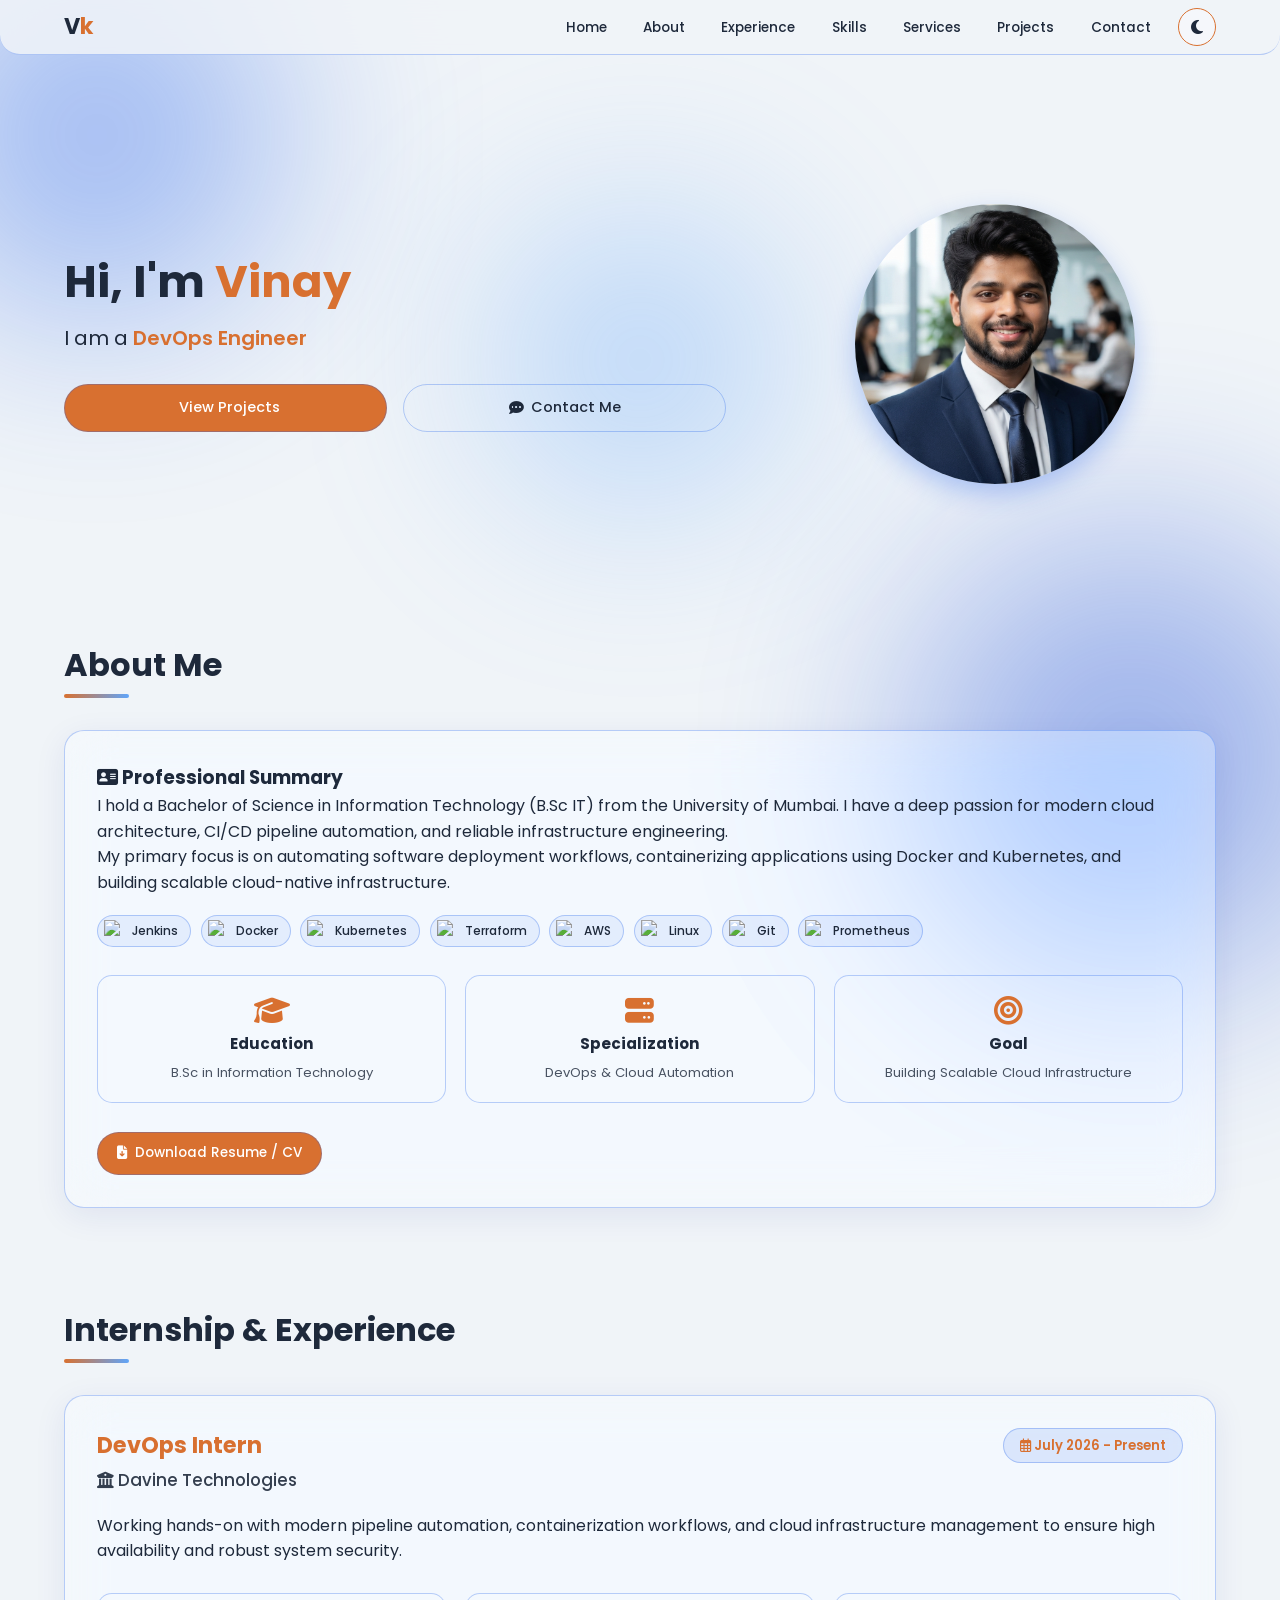
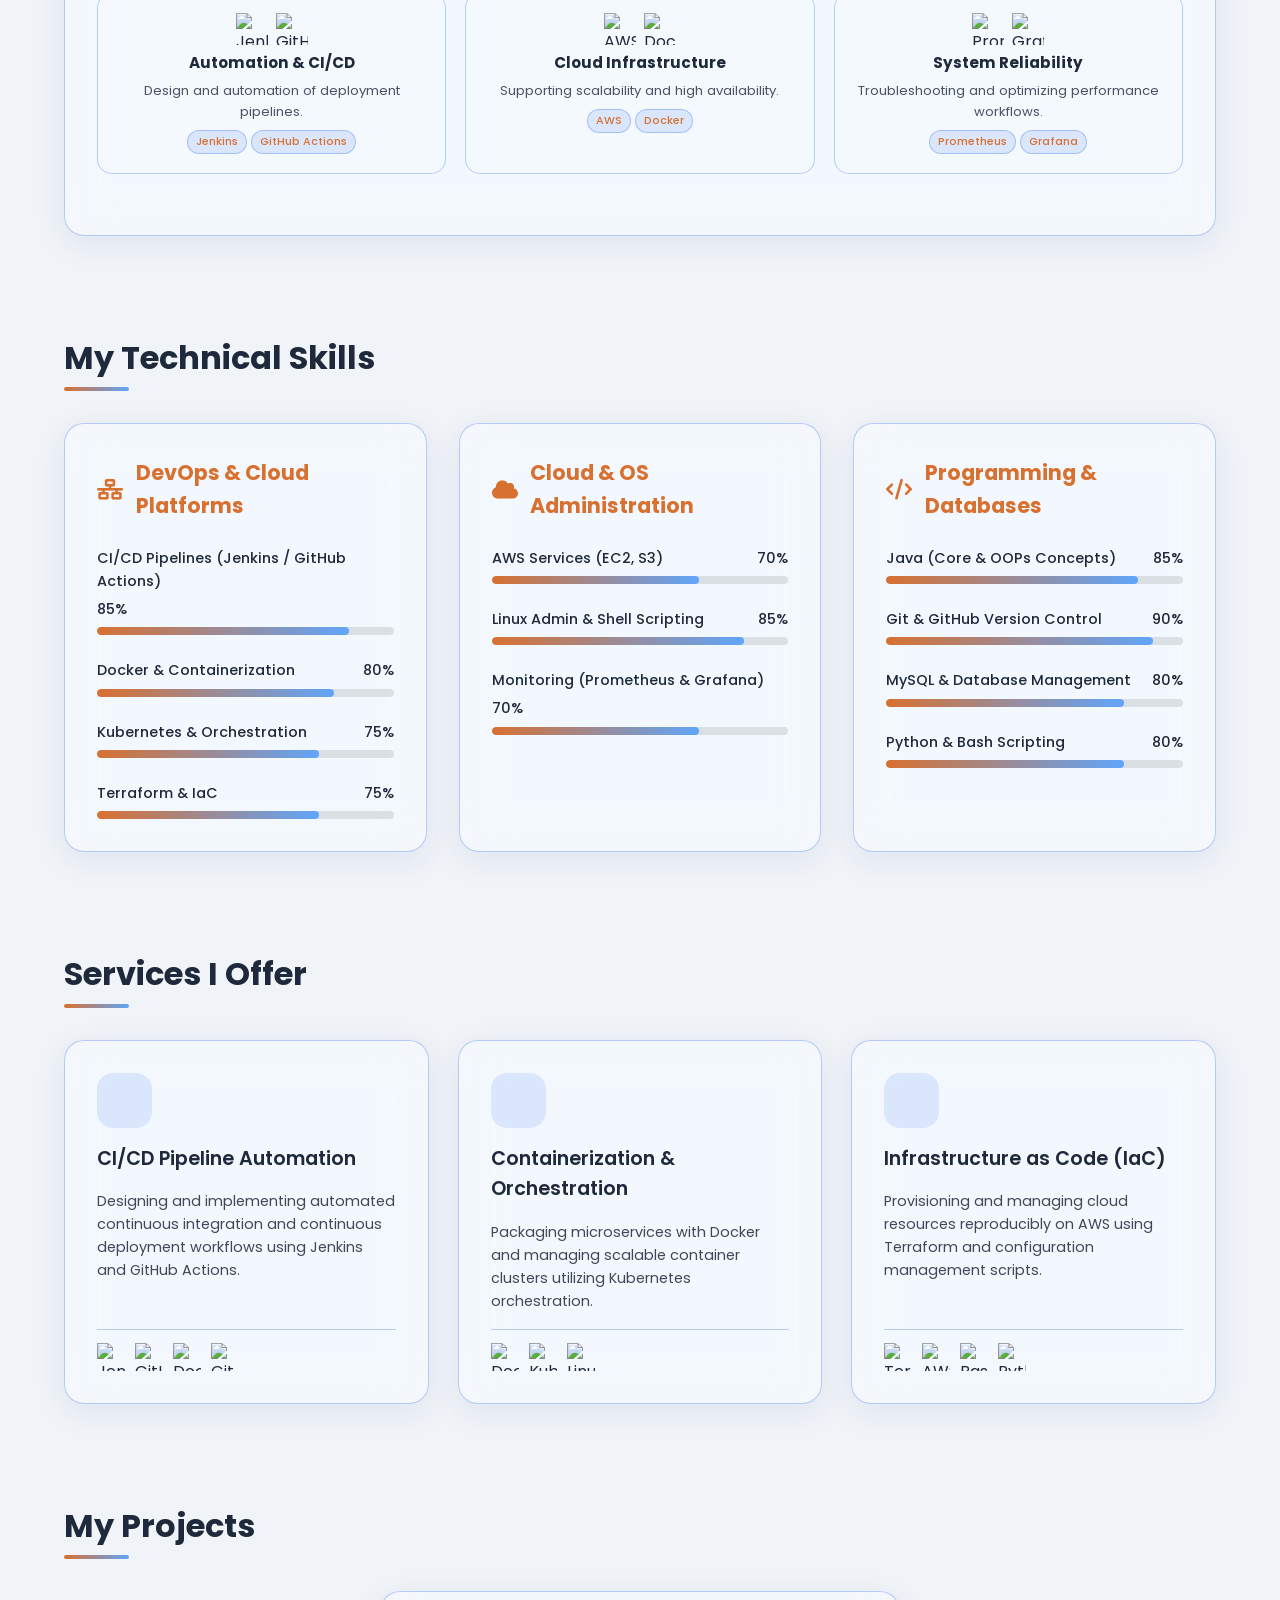
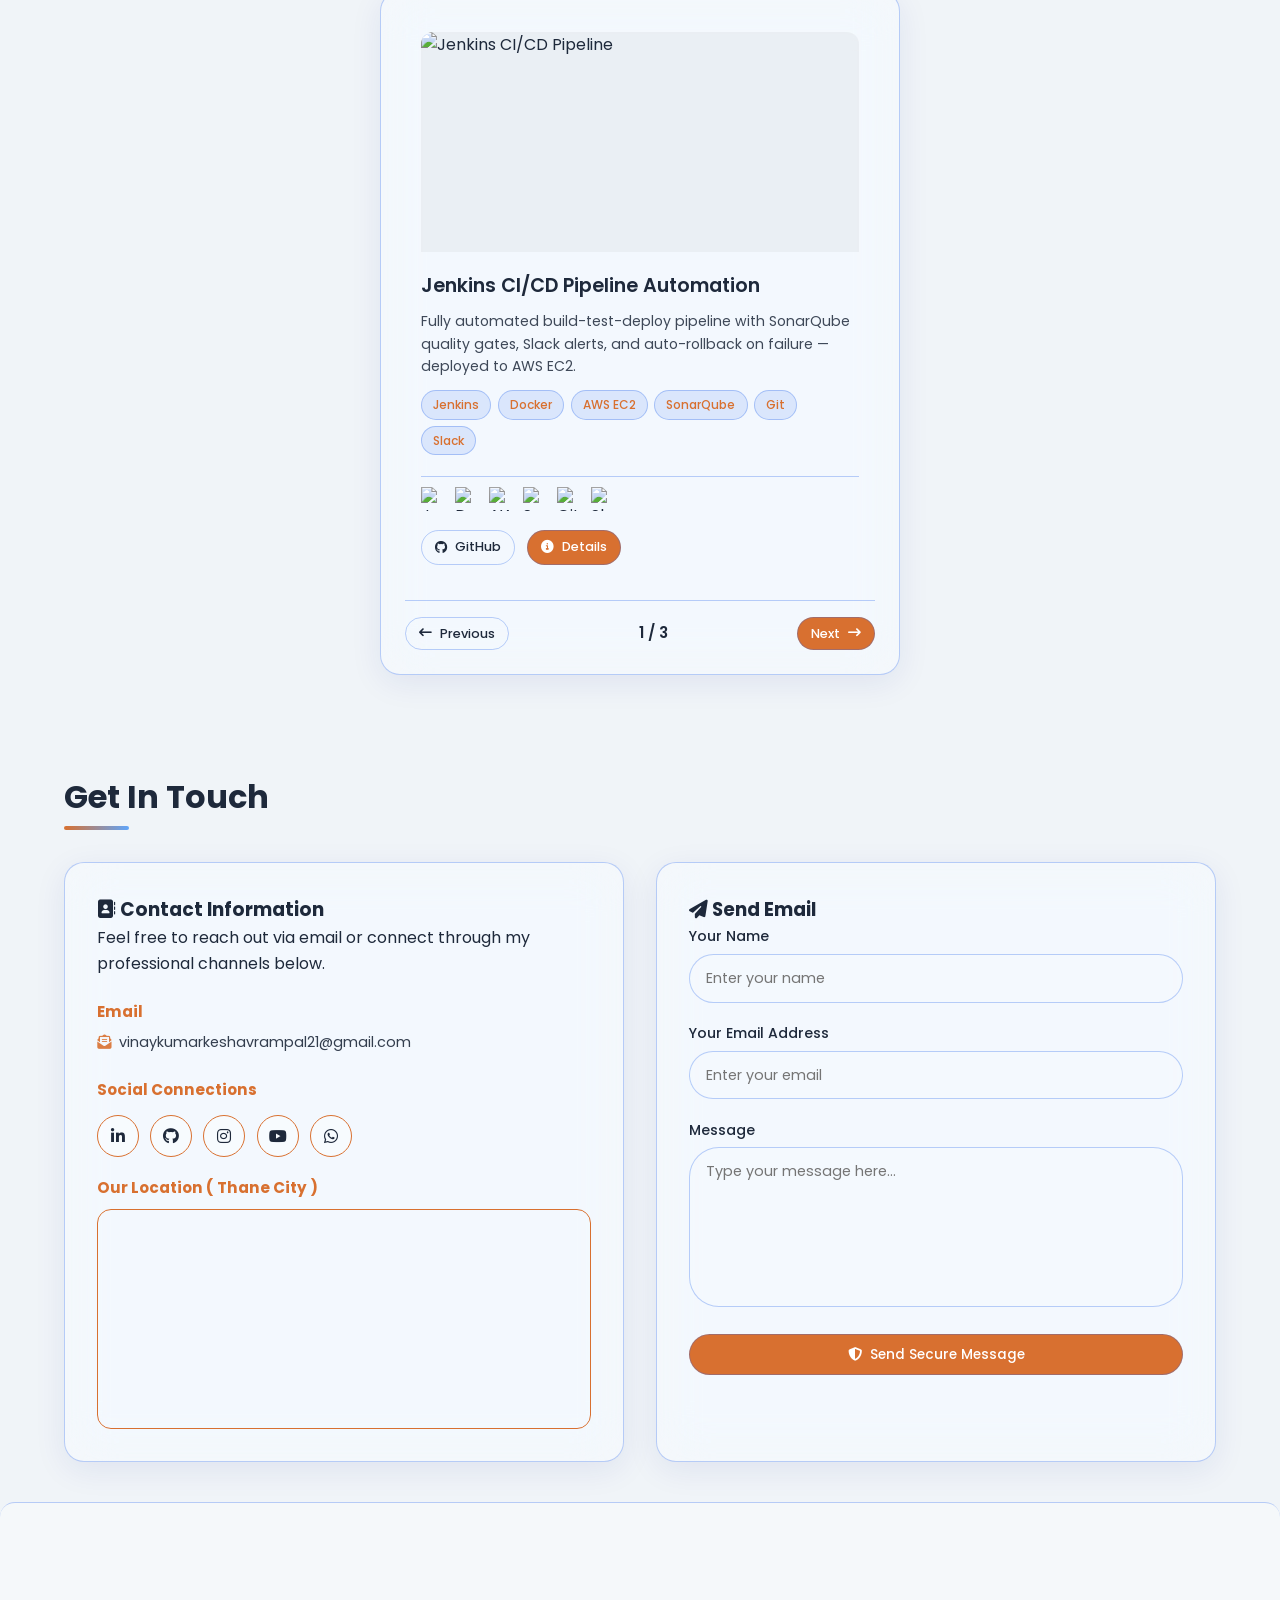
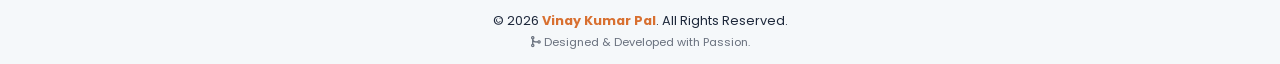
==== commit 316355f1: "update" ====
--- a/index.html
+++ b/index.html
@@ -11,7 +11,6 @@
     <link rel="stylesheet" href="style.css">
 </head>
 <body>
-
     <div class="blob blob-one"></div>
     <div class="blob blob-two"></div>
     <div class="blob blob-three"></div>
@@ -29,10 +28,10 @@
                     <li><a href="#projects"><i class="ri-code-s-slash-line"></i> Projects</a></li>
                     <li><a href="#contact"><i class="ri-send-plane-line"></i> Contact</a></li>
                 </ul>
-                <button class="theme-btn" id="themeToggle" aria-label="Toggle theme">
+                <button type="button" class="theme-btn" id="themeToggle" aria-label="Toggle theme" title="Toggle dark mode">
                     <i class="fa-solid fa-circle-half-stroke"></i>
                 </button>
-                <button class="menu-btn" id="menuToggle" aria-label="Open Menu">
+                <button type="button" class="menu-btn" id="menuToggle" aria-label="Open menu" aria-expanded="false" aria-controls="navMenu">
                     <i class="fa-solid fa-bars-staggered"></i>
                 </button>
             </div>
@@ -40,8 +39,7 @@
     </header>
 
     <main class="container">
-        
-        <!-- Hero Section -->
+
         <section id="home" class="hero">
             <div class="hero-content">
                 <h1>Hi, I'm <span>Vinay</span></h1>
@@ -53,18 +51,30 @@
             </div>
             <div class="hero-visual">
                 <div class="profile-frame">
-                    <img src="Me.jpg" alt="Vinay Kumar Profile">
-                </div>
-            </div>
-        </section>
-
-        <!-- About Section -->
+                    <img src="Me.jpg" alt="Vinay Kumar Pal">
+                </div>
+            </div>
+        </section>
+
         <section id="about">
             <h2>About Me</h2>
             <div class="card glass">
                 <h3><i class="fa-solid fa-address-card"></i> Professional Summary</h3>
                 <p>I hold a Bachelor of Science in Information Technology (B.Sc IT) from the University of Mumbai. I have a deep passion for modern cloud architecture, CI/CD pipeline automation, and reliable infrastructure engineering.</p>
-                <p>My primary focus is on automating software deployment workflows, containerizing applications using Docker and Kubernetes, and building scalable cloud-native infrastructure.</p> 
+                <p>My primary focus is on automating software deployment workflows, containerizing applications using Docker and Kubernetes, and building scalable cloud-native infrastructure.</p>
+
+                <!-- Tech logo strip -->
+                <div class="logo-strip">
+                    <div class="logo-pill"><img src="https://cdn.jsdelivr.net/gh/devicons/devicon/icons/jenkins/jenkins-original.svg" alt="Jenkins"><span>Jenkins</span></div>
+                    <div class="logo-pill"><img src="https://cdn.jsdelivr.net/gh/devicons/devicon/icons/docker/docker-original.svg" alt="Docker"><span>Docker</span></div>
+                    <div class="logo-pill"><img src="https://cdn.jsdelivr.net/gh/devicons/devicon/icons/kubernetes/kubernetes-plain.svg" alt="Kubernetes"><span>Kubernetes</span></div>
+                    <div class="logo-pill"><img src="https://cdn.jsdelivr.net/gh/devicons/devicon/icons/terraform/terraform-original.svg" alt="Terraform"><span>Terraform</span></div>
+                    <div class="logo-pill"><img src="https://cdn.jsdelivr.net/gh/devicons/devicon/icons/amazonwebservices/amazonwebservices-plain-wordmark.svg" alt="AWS"><span>AWS</span></div>
+                    <div class="logo-pill"><img src="https://cdn.jsdelivr.net/gh/devicons/devicon/icons/linux/linux-original.svg" alt="Linux"><span>Linux</span></div>
+                    <div class="logo-pill"><img src="https://cdn.jsdelivr.net/gh/devicons/devicon/icons/git/git-original.svg" alt="Git"><span>Git</span></div>
+                    <div class="logo-pill"><img src="https://cdn.jsdelivr.net/gh/devicons/devicon/icons/prometheus/prometheus-original.svg" alt="Prometheus"><span>Prometheus</span></div>
+                </div>
+
                 <div class="highlights-grid">
                     <div class="highlight-item">
                         <i class="fa-solid fa-graduation-cap"></i>
@@ -74,7 +84,7 @@
                     <div class="highlight-item">
                         <i class="fa-solid fa-server"></i>
                         <h4>Specialization</h4>
-                        <p>DevOps & Cloud Automation</p>
+                        <p>DevOps &amp; Cloud Automation</p>
                     </div>
                     <div class="highlight-item">
                         <i class="fa-solid fa-bullseye"></i>
@@ -83,16 +93,13 @@
                     </div>
                 </div>
                 <div class="resume-wrapper">
-                    <a href="Resume_Vinay_D.pdf" download="Resume_Vinay_D.pdf" class="btn btn-primary">
-                        <i class="fa-solid fa-file-arrow-down"></i> Download Resume / CV
-                    </a>
-                </div> 
-            </div>
-        </section>
-
-        <!-- Experience Section -->
+                    <a href="Resume_Vinay_D.pdf" download="Resume_Vinay_D.pdf" class="btn btn-primary"><i class="fa-solid fa-file-arrow-down"></i> Download Resume / CV</a>
+                </div>
+            </div>
+        </section>
+
         <section id="experience">
-            <h2>Internship & Experience</h2>
+            <h2>Internship &amp; Experience</h2>
             <div class="card glass">
                 <div class="experience-header">
                     <div>
@@ -104,146 +111,68 @@
                 <p>Working hands-on with modern pipeline automation, containerization workflows, and cloud infrastructure management to ensure high availability and robust system security.</p>
                 <div class="highlights-grid">
                     <div class="highlight-item">
-                        <i class="fa-solid fa-gears"></i>
-                        <h4>Automation & CI/CD</h4>
+                        <div class="intern-icon-row">
+                            <img src="https://cdn.jsdelivr.net/gh/devicons/devicon/icons/jenkins/jenkins-original.svg" alt="Jenkins">
+                            <img src="https://cdn.jsdelivr.net/gh/devicons/devicon/icons/github/github-original.svg" alt="GitHub Actions">
+                        </div>
+                        <h4>Automation &amp; CI/CD</h4>
                         <p>Design and automation of deployment pipelines.</p>
-                    </div>
-                    <div class="highlight-item">
-                        <i class="fa-solid fa-cloud-arrow-up"></i>
+                        <div class="hi-tags"><span>Jenkins</span><span>GitHub Actions</span></div>
+                    </div>
+                    <div class="highlight-item">
+                        <div class="intern-icon-row">
+                            <img src="https://cdn.jsdelivr.net/gh/devicons/devicon/icons/amazonwebservices/amazonwebservices-plain-wordmark.svg" alt="AWS">
+                            <img src="https://cdn.jsdelivr.net/gh/devicons/devicon/icons/docker/docker-original.svg" alt="Docker">
+                        </div>
                         <h4>Cloud Infrastructure</h4>
                         <p>Supporting scalability and high availability.</p>
-                    </div>
-                    <div class="highlight-item">
-                        <i class="fa-solid fa-shield-halved"></i>
+                        <div class="hi-tags"><span>AWS</span><span>Docker</span></div>
+                    </div>
+                    <div class="highlight-item">
+                        <div class="intern-icon-row">
+                            <img src="https://cdn.jsdelivr.net/gh/devicons/devicon/icons/prometheus/prometheus-original.svg" alt="Prometheus">
+                            <img src="https://cdn.jsdelivr.net/gh/devicons/devicon/icons/grafana/grafana-original.svg" alt="Grafana">
+                        </div>
                         <h4>System Reliability</h4>
                         <p>Troubleshooting and optimizing performance workflows.</p>
-                    </div>
-                </div>
-            </div>
-        </section>
-
-        <!-- Technical Skills Section -->
+                        <div class="hi-tags"><span>Prometheus</span><span>Grafana</span></div>
+                    </div>
+                </div>
+            </div>
+        </section>
+
         <section id="skills">
             <h2>My Technical Skills</h2>
             <div class="skills-grid">
                 <div class="card glass">
-                    <h3><i class="fa-solid fa-network-wired"></i> DevOps & Cloud Platforms</h3>
+                    <h3><i class="fa-solid fa-network-wired"></i> DevOps &amp; Cloud Platforms</h3>
                     <div class="skill-stack">
-                        <div class="skill-bar-item">
-                            <div class="skill-meta">
-                                <span>CI/CD Pipelines (Jenkins / GitHub Actions)</span>
-                                <span>85%</span>
-                            </div>
-                            <div class="progress-track">
-                                <div class="progress-fill" style="width: 85%;"></div>
-                            </div>
-                        </div>
-                        <div class="skill-bar-item">
-                            <div class="skill-meta">
-                                <span>Docker & Containerization</span>
-                                <span>80%</span>
-                            </div>
-                            <div class="progress-track">
-                                <div class="progress-fill" style="width: 80%;"></div>
-                            </div>
-                        </div>
-                        <div class="skill-bar-item">
-                            <div class="skill-meta">
-                                <span>Kubernetes & Orchestration</span>
-                                <span>75%</span>
-                            </div>
-                            <div class="progress-track">
-                                <div class="progress-fill" style="width: 75%;"></div>
-                            </div>
-                        </div>
-                        <div class="skill-bar-item">
-                            <div class="skill-meta">
-                                <span>Terraform & IaC</span>
-                                <span>75%</span>
-                            </div>
-                            <div class="progress-track">
-                                <div class="progress-fill" style="width: 75%;"></div>
-                            </div>
-                        </div>
-                    </div>
-                </div>
-                <div class="card glass">
-                    <h3><i class="fa-solid fa-cloud"></i> Cloud & OS Administration</h3>
+                        <div class="skill-bar-item"><div class="skill-meta"><span>CI/CD Pipelines (Jenkins / GitHub Actions)</span><span>85%</span></div><div class="progress-track"><div class="progress-fill" style="width:85%;"></div></div></div>
+                        <div class="skill-bar-item"><div class="skill-meta"><span>Docker &amp; Containerization</span><span>80%</span></div><div class="progress-track"><div class="progress-fill" style="width:80%;"></div></div></div>
+                        <div class="skill-bar-item"><div class="skill-meta"><span>Kubernetes &amp; Orchestration</span><span>75%</span></div><div class="progress-track"><div class="progress-fill" style="width:75%;"></div></div></div>
+                        <div class="skill-bar-item"><div class="skill-meta"><span>Terraform &amp; IaC</span><span>75%</span></div><div class="progress-track"><div class="progress-fill" style="width:75%;"></div></div></div>
+                    </div>
+                </div>
+                <div class="card glass">
+                    <h3><i class="fa-solid fa-cloud"></i> Cloud &amp; OS Administration</h3>
                     <div class="skill-stack">
-                        <div class="skill-bar-item">
-                            <div class="skill-meta">
-                                <span>AWS Services (EC2, S3, IAM, VPC)</span>
-                                <span>80%</span>
-                            </div>
-                            <div class="progress-track">
-                                <div class="progress-fill" style="width: 80%;"></div>
-                            </div>
-                        </div>
-                        <div class="skill-bar-item">
-                            <div class="skill-meta">
-                                <span>Linux Admin & Shell Scripting</span>
-                                <span>85%</span>
-                            </div>
-                            <div class="progress-track">
-                                <div class="progress-fill" style="width: 85%;"></div>
-                            </div>
-                        </div>
-                        <div class="skill-bar-item">
-                            <div class="skill-meta">
-                                <span>Monitoring (Prometheus & Grafana)</span>
-                                <span>70%</span>
-                            </div>
-                            <div class="progress-track">
-                                <div class="progress-fill" style="width: 70%;"></div>
-                            </div>
-                        </div>
-                    </div>
-                </div>
-                <div class="card glass">
-                    <h3><i class="fa-solid fa-code"></i> Programming & Databases</h3>
+                        <div class="skill-bar-item"><div class="skill-meta"><span>AWS Services (EC2, S3)</span><span>70%</span></div><div class="progress-track"><div class="progress-fill" style="width:70%;"></div></div></div>
+                        <div class="skill-bar-item"><div class="skill-meta"><span>Linux Admin &amp; Shell Scripting</span><span>85%</span></div><div class="progress-track"><div class="progress-fill" style="width:85%;"></div></div></div>
+                        <div class="skill-bar-item"><div class="skill-meta"><span>Monitoring (Prometheus &amp; Grafana)</span><span>70%</span></div><div class="progress-track"><div class="progress-fill" style="width:70%;"></div></div></div>
+                    </div>
+                </div>
+                <div class="card glass">
+                    <h3><i class="fa-solid fa-code"></i> Programming &amp; Databases</h3>
                     <div class="skill-stack">
-                        <div class="skill-bar-item">
-                            <div class="skill-meta">
-                                <span>Java (Core & OOPs Concepts)</span>
-                                <span>85%</span>
-                            </div>
-                            <div class="progress-track">
-                                <div class="progress-fill" style="width: 85%;"></div>
-                            </div>
-                        </div>
-                        <div class="skill-bar-item">
-                            <div class="skill-meta">
-                                <span>Git & GitHub Version Control</span>
-                                <span>90%</span>
-                            </div>
-                            <div class="progress-track">
-                                <div class="progress-fill" style="width: 90%;"></div>
-                            </div>
-                        </div>
-                        <div class="skill-bar-item">
-                            <div class="skill-meta">
-                                <span>MySQL & Database Management</span>
-                                <span>80%</span>
-                            </div>
-                            <div class="progress-track">
-                                <div class="progress-fill" style="width: 80%;"></div>
-                            </div>
-                        </div>
-                        <div class="skill-bar-item">
-                            <div class="skill-meta">
-                                <span>Python & Bash Scripting</span>
-                                <span>80%</span>
-                            </div>
-                            <div class="progress-track">
-                                <div class="progress-fill" style="width: 80%;"></div>
-                            </div>
-                        </div>
-                    </div>
-                </div>
-            </div>
-        </section>
-
-        <!-- Services Section -->
+                        <div class="skill-bar-item"><div class="skill-meta"><span>Java (Core &amp; OOPs Concepts)</span><span>85%</span></div><div class="progress-track"><div class="progress-fill" style="width:85%;"></div></div></div>
+                        <div class="skill-bar-item"><div class="skill-meta"><span>Git &amp; GitHub Version Control</span><span>90%</span></div><div class="progress-track"><div class="progress-fill" style="width:90%;"></div></div></div>
+                        <div class="skill-bar-item"><div class="skill-meta"><span>MySQL &amp; Database Management</span><span>80%</span></div><div class="progress-track"><div class="progress-fill" style="width:80%;"></div></div></div>
+                        <div class="skill-bar-item"><div class="skill-meta"><span>Python &amp; Bash Scripting</span><span>80%</span></div><div class="progress-track"><div class="progress-fill" style="width:80%;"></div></div></div>
+                    </div>
+                </div>
+            </div>
+        </section>
+
         <section id="services">
             <h2>Services I Offer</h2>
             <div class="services-grid">
@@ -251,83 +180,118 @@
                     <div class="service-icon"><i class="ti ti-infinity"></i></div>
                     <h3>CI/CD Pipeline Automation</h3>
                     <p>Designing and implementing automated continuous integration and continuous deployment workflows using Jenkins and GitHub Actions.</p>
+                    <div class="svc-logos">
+                        <img src="https://cdn.jsdelivr.net/gh/devicons/devicon/icons/jenkins/jenkins-original.svg" alt="Jenkins">
+                        <img src="https://cdn.jsdelivr.net/gh/devicons/devicon/icons/github/github-original.svg" alt="GitHub Actions">
+                        <img src="https://cdn.jsdelivr.net/gh/devicons/devicon/icons/docker/docker-original.svg" alt="Docker">
+                        <img src="https://cdn.jsdelivr.net/gh/devicons/devicon/icons/git/git-original.svg" alt="Git">
+                    </div>
                 </div>
                 <div class="card glass service-card">
                     <div class="service-icon"><i class="ti ti-box-multiple"></i></div>
-                    <h3>Containerization & Orchestration</h3>
+                    <h3>Containerization &amp; Orchestration</h3>
                     <p>Packaging microservices with Docker and managing scalable container clusters utilizing Kubernetes orchestration.</p>
+                    <div class="svc-logos">
+                        <img src="https://cdn.jsdelivr.net/gh/devicons/devicon/icons/docker/docker-original.svg" alt="Docker">
+                        <img src="https://cdn.jsdelivr.net/gh/devicons/devicon/icons/kubernetes/kubernetes-plain.svg" alt="Kubernetes">
+                        <img src="https://cdn.jsdelivr.net/gh/devicons/devicon/icons/linux/linux-original.svg" alt="Linux">
+                    </div>
                 </div>
                 <div class="card glass service-card">
                     <div class="service-icon"><i class="ti ti-cloud-code"></i></div>
                     <h3>Infrastructure as Code (IaC)</h3>
                     <p>Provisioning and managing cloud resources reproducibly on AWS using Terraform and configuration management scripts.</p>
-                </div>
-            </div>
-        </section>
-
-        <!-- Projects Section -->
+                    <div class="svc-logos">
+                        <img src="https://cdn.jsdelivr.net/gh/devicons/devicon/icons/terraform/terraform-original.svg" alt="Terraform">
+                        <img src="https://cdn.jsdelivr.net/gh/devicons/devicon/icons/amazonwebservices/amazonwebservices-plain-wordmark.svg" alt="AWS">
+                        <img src="https://cdn.jsdelivr.net/gh/devicons/devicon/icons/bash/bash-original.svg" alt="Bash">
+                        <img src="https://cdn.jsdelivr.net/gh/devicons/devicon/icons/python/python-original.svg" alt="Python">
+                    </div>
+                </div>
+            </div>
+        </section>
+
         <section id="projects">
             <h2>My Projects</h2>
             <div class="card glass project-container">
                 <div class="carousel" id="projectCarousel">
-                    
-                    <!-- PROJECT 1: Student Attendance & Class Management System -->
-                    <div class="project-card active" data-title="Student Attendance & Class Management System" data-desc="A full-featured management portal designed to track daily student attendance, maintain academic grade registers, manage course schedules, and generate automated attendance reports for educators and administration." data-tech="Java, MySQL, HTML, CSS, JavaScript">
+
+                    <div class="project-card active"
+                         data-title="Jenkins CI/CD Pipeline Automation"
+                         data-desc="End-to-end Jenkins-based CI/CD pipeline that automates code build, test, Docker image creation, and deployment to AWS EC2. Uses a Declarative Jenkinsfile, integrates SonarQube for code-quality scanning, sends Slack notifications on each stage, and performs automatic rollback on failure — reducing deployment time by 70%."
+                         data-tech="Jenkins, Docker, AWS EC2, SonarQube, Git, Slack, Shell Scripting">
                         <div class="project-thumb">
-                            <img src="https://images.unsplash.com/photo-1523240795612-9a054b0db644?w=600&auto=format&fit=crop&q=80" alt="Student Attendance System">
+                            <img src="https://images.unsplash.com/photo-1667372393119-3d4c48d07fc9?w=600&auto=format&fit=crop&q=80" alt="Jenkins CI/CD Pipeline">
                         </div>
                         <div class="project-info">
-                            <h3>Student Attendance & Class Management</h3>
-                            <p>Portal for tracking daily student attendance, managing schedules, and generating automated academic reports.</p>
-                            <div class="tech-tags">
-                                <span>HTML5</span><span>MySQL</span><span>CSS3</span><span>JavaScript</span>
+                            <h3>Jenkins CI/CD Pipeline Automation</h3>
+                            <p>Fully automated build-test-deploy pipeline with SonarQube quality gates, Slack alerts, and auto-rollback on failure — deployed to AWS EC2.</p>
+                            <div class="tech-tags"><span>Jenkins</span><span>Docker</span><span>AWS EC2</span><span>SonarQube</span><span>Git</span><span>Slack</span></div>
+                            <!-- Tool Icons Row -->
+                            <div class="project-tool-icons">
+                                <img src="https://cdn.jsdelivr.net/gh/devicons/devicon/icons/jenkins/jenkins-original.svg" alt="Jenkins">
+                                <img src="https://cdn.jsdelivr.net/gh/devicons/devicon/icons/docker/docker-original.svg" alt="Docker">
+                                <img src="https://cdn.jsdelivr.net/gh/devicons/devicon/icons/amazonwebservices/amazonwebservices-plain-wordmark.svg" alt="AWS">
+                                <img src="https://cdn.jsdelivr.net/gh/devicons/devicon/icons/sonarqube/sonarqube-original.svg" alt="SonarQube">
+                                <img src="https://cdn.jsdelivr.net/gh/devicons/devicon/icons/git/git-original.svg" alt="Git">
+                                <img src="https://cdn.jsdelivr.net/gh/devicons/devicon/icons/slack/slack-original.svg" alt="Slack">
                             </div>
                             <div class="project-actions">
-                                <a href="student.html" target="_blank" class="btn btn-sm btn-outline"><i class="fa-solid fa-globe"></i> Live Demo</a>
+                                <a href="https://github.com" target="_blank" class="btn btn-sm btn-outline"><i class="fa-brands fa-github"></i> GitHub</a>
                                 <button class="btn btn-sm btn-primary view-details"><i class="fa-solid fa-circle-info"></i> Details</button>
                             </div>
                         </div>
                     </div>
 
-                    <!-- PROJECT 2: Farmer Land Record System -->
-                    <div class="project-card" data-title="Farmer Land Record System" data-desc="Digital land record registry platform enabling farmers and administrative authorities to securely manage property boundaries, ownership deeds, survey records, and agricultural land documentation online." data-tech="Java, MySQL, HTML, CSS, JavaScript">
+                    <div class="project-card"
+                         data-title="Terraform AWS Infrastructure as Code"
+                         data-desc="Production-grade AWS infrastructure provisioned entirely through Terraform. Includes VPC with public/private subnets, Internet Gateway, NAT Gateway, Security Groups, EC2 Auto Scaling Groups, Application Load Balancer, RDS MySQL, and S3 buckets with lifecycle policies. Uses Terraform modules and remote state in S3 with DynamoDB locking for team collaboration."
+                         data-tech="Terraform, AWS VPC, EC2, RDS, S3, ALB, Auto Scaling, DynamoDB, IAM">
                         <div class="project-thumb">
-                            <img src="https://images.unsplash.com/photo-1500937386664-56d1dfef3854?w=600&auto=format&fit=crop&q=80" alt="Farmer Land Record System">
+                            <img src="https://images.unsplash.com/photo-1451187580459-43490279c0fa?w=600&auto=format&fit=crop&q=80" alt="Terraform AWS Infrastructure">
                         </div>
                         <div class="project-info">
-                            <h3>Farmer Land Record System</h3>
-                            <p>Digital registry platform for securely managing property boundaries, ownership deeds, and agricultural land documentation.</p>
-                            <div class="tech-tags">
-                                <span>HTML5</span><span>MySQL</span><span>CSS3</span><span>JavaScript</span>
+                            <h3>Terraform AWS Infrastructure as Code</h3>
+                            <p>Full AWS environment — VPC, subnets, EC2 ASG, ALB, RDS, S3 — provisioned via modular Terraform with remote state and DynamoDB state locking.</p>
+                            <div class="tech-tags"><span>Terraform</span><span>AWS VPC</span><span>EC2</span><span>RDS</span><span>S3</span><span>ALB</span></div>
+                            <!-- Tool Icons Row -->
+                            <div class="project-tool-icons">
+                                <img src="https://cdn.jsdelivr.net/gh/devicons/devicon/icons/terraform/terraform-original.svg" alt="Terraform">
+                                <img src="https://cdn.jsdelivr.net/gh/devicons/devicon/icons/amazonwebservices/amazonwebservices-plain-wordmark.svg" alt="AWS">
+                                <img src="https://cdn.jsdelivr.net/gh/devicons/devicon/icons/amazonwebservices/amazonwebservices-original.svg" alt="EC2">
                             </div>
                             <div class="project-actions">
-                                <a href="farmer.html" target="_blank" class="btn btn-sm btn-outline"><i class="fa-solid fa-globe"></i> Live Demo</a>
+                                <a href="https://github.com" target="_blank" class="btn btn-sm btn-outline"><i class="fa-brands fa-github"></i> GitHub</a>
                                 <button class="btn btn-sm btn-primary view-details"><i class="fa-solid fa-circle-info"></i> Details</button>
                             </div>
                         </div>
                     </div>
 
-                    <!-- PROJECT 3: Notes App -->
-                    <div class="project-card" data-title="Interactive Notes App" data-desc="A dynamic note-taking application that allows users to create, edit, categorize, search, and securely store personal memos directly in local storage with persistent session retention." data-tech="HTML5, CSS3, JavaScript, LocalStorage">
+                    <div class="project-card"
+                         data-title="Prometheus &amp; Grafana Monitoring Stack"
+                         data-desc="Comprehensive observability platform deployed via Docker Compose. Prometheus scrapes metrics from Node Exporter, cAdvisor (container metrics), and a Spring Boot application (JVM metrics). Grafana dashboards provide real-time CPU, memory, disk I/O, network, and container health visibility. AlertManager triggers PagerDuty and email alerts when thresholds are breached."
+                         data-tech="Prometheus, Grafana, Node Exporter, cAdvisor, AlertManager, Docker Compose, PagerDuty">
                         <div class="project-thumb">
-                            <img src="https://images.unsplash.com/photo-1517842645767-c639042777db?w=600&auto=format&fit=crop&q=80" alt="Notes App">
+                            <img src="https://images.unsplash.com/photo-1551288049-bebda4e38f71?w=600&auto=format&fit=crop&q=80" alt="Prometheus Grafana Monitoring">
                         </div>
                         <div class="project-info">
-                            <h3>Interactive Notes App</h3>
-                            <p>Dynamic note-taking manager enabling instant memo creation, category sorting, search functionality, and local storage retention.</p>
-                            <div class="tech-tags">
-                                <span>HTML5</span><span>CSS3</span><span>JavaScript</span><span>LocalStorage</span>
+                            <h3>Prometheus &amp; Grafana Monitoring Stack</h3>
+                            <p>Full observability setup with Prometheus, Grafana dashboards, Node Exporter, cAdvisor, and AlertManager — with PagerDuty &amp; email alerts on threshold breach.</p>
+                            <div class="tech-tags"><span>Prometheus</span><span>Grafana</span><span>AlertManager</span><span>Docker</span><span>PagerDuty</span></div>
+                            <!-- Tool Icons Row -->
+                            <div class="project-tool-icons">
+                                <img src="https://cdn.jsdelivr.net/gh/devicons/devicon/icons/prometheus/prometheus-original.svg" alt="Prometheus">
+                                <img src="https://cdn.jsdelivr.net/gh/devicons/devicon/icons/grafana/grafana-original.svg" alt="Grafana">
+                                <img src="https://cdn.jsdelivr.net/gh/devicons/devicon/icons/docker/docker-original.svg" alt="Docker">
                             </div>
                             <div class="project-actions">
-                                <a href="notes.html" target="_blank" class="btn btn-sm btn-outline"><i class="fa-solid fa-globe"></i> Live Demo</a>
+                                <a href="https://github.com" target="_blank" class="btn btn-sm btn-outline"><i class="fa-brands fa-github"></i> GitHub</a>
                                 <button class="btn btn-sm btn-primary view-details"><i class="fa-solid fa-circle-info"></i> Details</button>
                             </div>
                         </div>
                     </div>
 
                 </div>
-
-                <!-- Carousel Controls -->
                 <div class="carousel-controls">
                     <button id="prevProjBtn" class="btn btn-sm btn-outline"><i class="fa-solid fa-arrow-left-long"></i> Previous</button>
                     <span id="projCounter" class="carousel-counter">1 / 3</span>
@@ -335,8 +299,7 @@
                 </div>
             </div>
         </section>
-        
-        <!-- Contact Section -->
+
         <section id="contact">
             <h2>Get In Touch</h2>
             <div class="contact-grid">
@@ -347,47 +310,33 @@
                     <p class="email-text"><i class="fa-solid fa-envelope-open-text"></i> vinaykumarkeshavrampal21@gmail.com</p>
                     <h4>Social Connections</h4>
                     <div class="social-row">
-                        <a href="https://www.linkedin.com/in/vinay-kumar-pal-717422367" target="_blank" class="social-btn linkedin" aria-label="LinkedIn"><i class="fa-brands fa-linkedin-in"></i></a>
-                        <a href="https://github.com" target="_blank" class="social-btn github" aria-label="GitHub"><i class="fa-brands fa-github"></i></a>
-                        <a href="https://www.instagram.com/vinayakkk.21?igsh=MW81MHc1NG1zMDBzcg==" target="_blank" class="social-btn instagram" aria-label="Instagram"><i class="fa-brands fa-instagram"></i></a>
-                        <a href="https://youtube.com" target="_blank" class="social-btn youtube" aria-label="YouTube"><i class="fa-brands fa-youtube"></i></a>
-                        <a href="https://wa.me/919120656386" target="_blank" class="social-btn whatsapp" aria-label="WhatsApp"><i class="fa-brands fa-whatsapp"></i></a>
+                        <a href="https://www.linkedin.com/in/vinay-kumar-pal-717422367" target="_blank" class="social-btn linkedin"><i class="fa-brands fa-linkedin-in"></i></a>
+                        <a href="https://github.com" target="_blank" class="social-btn github"><i class="fa-brands fa-github"></i></a>
+                        <a href="https://www.instagram.com/vinayakkk.21?igsh=MW81MHc1NG1zMDBzcg==" target="_blank" class="social-btn instagram"><i class="fa-brands fa-instagram"></i></a>
+                        <a href="https://youtube.com" target="_blank" class="social-btn youtube"><i class="fa-brands fa-youtube"></i></a>
+                        <a href="https://wa.me/919120656386" target="_blank" class="social-btn whatsapp"><i class="fa-brands fa-whatsapp"></i></a>
                     </div>
                     <h4>Our Location ( Thane City )</h4>
                     <div class="map-frame">
                         <iframe src="https://www.google.com/maps/embed?pb=!1m18!1m12!1m3!1d120612.39414594247!2d72.81232491295286!3d19.0357069818817!2m3!1f0!2f0!3f0!3m2!1i1024!2i768!4f13.1!3m3!1m2!1s0x3be7c6306644edc1%3A0x5da4ed8f8d648c69!2sMumbai%2C%20Maharashtra!5e0!3m2!1sen!2sin!4v1710000000000!5m2!1sen!2sin" allowfullscreen="" loading="lazy"></iframe>
                     </div>
                 </div>
-
                 <div class="card glass">
                     <h3><i class="fa-solid fa-paper-plane"></i> Send Email</h3>
                     <form action="https://formspree.io/f/mjgnqlpn" method="POST">
-                        <div class="form-group">
-                            <label for="name">Your Name</label>
-                            <input type="text" id="name" name="name" required placeholder="Enter your name">
-                        </div>
-                        <div class="form-group">
-                            <label for="email">Your Email Address</label>
-                            <input type="email" id="email" name="email" required placeholder="Enter your email">
-                        </div>
-                        <div class="form-group">
-                            <label for="message">Message</label>
-                            <textarea id="message" name="message" class="message-box" required placeholder="Type your message here..."></textarea>
-                        </div>
+                        <div class="form-group"><label for="name">Your Name</label><input type="text" id="name" name="name" required placeholder="Enter your name"></div>
+                        <div class="form-group"><label for="email">Your Email Address</label><input type="email" id="email" name="email" required placeholder="Enter your email"></div>
+                        <div class="form-group"><label for="message">Message</label><textarea id="message" name="message" class="message-box" required placeholder="Type your message here..."></textarea></div>
                         <input type="hidden" name="_to" value="vinaykumarkeshavrampal21@gmail.com">
                         <input type="text" name="_gotcha" style="display:none">
                         <button type="submit" class="btn btn-primary full-width"><i class="fa-solid fa-shield-halved"></i> Send Secure Message</button>
-                        
-                        <div id="formSuccessMessage" style="display: none;" class="success-alert">
-                            <i class="fa-solid fa-circle-check"></i> Message successfully submitted! Thank you for reaching out.
-                        </div>
+                        <div id="formSuccessMessage" style="display:none;" class="success-alert"><i class="fa-solid fa-circle-check"></i> Message successfully submitted! Thank you for reaching out.</div>
                     </form>
                 </div>
             </div>
         </section>
     </main>
 
-    <!-- Modal Popup Container -->
     <div id="detailsModal" class="modal-overlay">
         <div class="card glass modal-content">
             <button class="modal-close" id="closeModalBtn"><i class="fa-solid fa-xmark"></i></button>
@@ -395,17 +344,15 @@
         </div>
     </div>
 
-    <!-- Footer -->
     <footer class="footer">
         <div class="container footer-wrap">
             <div class="copyright">
                 <p>&copy; 2026 <strong>Vinay Kumar Pal</strong>. All Rights Reserved.</p>
-                <span class="footer-sub"><i class="fa-solid fa-code-merge"></i> Designed & Developed with Passion.</span>
+                <span class="footer-sub"><i class="fa-solid fa-code-merge"></i> Designed &amp; Developed with Passion.</span>
             </div>
         </div>
     </footer>
-
-    <script src="https://unpkg.com/typed.js@2.1.0/dist/typed.umd.js"></script>
-    <script src="script.js"></script>
+<script src="https://cdnjs.cloudflare.com/ajax/libs/typed.js/2.0.12/typed.umd.min.js"></script>
+<script src="script.js"></script>
 </body>
 </html>
--- a/style.css
+++ b/style.css
@@ -2,7 +2,7 @@
   --bg-color: #f0f4f8;
   --text-color: #1e293b;
   --primary-color: #d87030;
-  --accent-color: #1d4ed8;
+  --accent-color: #60a5fa;
   --border-color: rgba(37, 99, 235, 0.3);
   --glass-bg: rgba(255, 255, 255, 0.35);
   --glass-shadow: rgba(31, 38, 135, 0.08);
@@ -12,7 +12,7 @@
 [data-theme="dark"] {
   --bg-color: #0b0f19;
   --text-color: #f8fafc;
-  --primary-color: #dabe1f;
+  --primary-color: #d87030;
   --accent-color: #60a5fa;
   --border-color: rgba(59, 130, 246, 0.2);
   --glass-bg: rgba(15, 23, 42, 0.45);
@@ -41,19 +41,10 @@
   position: relative;
 }
 
-/* Universal Hover Enhancements */
-a,
-button,
-input,
-textarea,
-.card,
-.highlight-item,
-.service-card,
-.project-card {
+a, button, input, textarea, .card, .highlight-item, .service-card, .project-card {
   transition: all 0.3s cubic-bezier(0.4, 0, 0.2, 1);
 }
 
-/* Glass Utility */
 .glass {
   background: var(--glass-bg);
   backdrop-filter: blur(25px) saturate(200%);
@@ -73,7 +64,6 @@
   border-color: var(--primary-color);
 }
 
-/* Background Animated Blobs */
 .blob {
   position: fixed;
   border-radius: 50%;
@@ -112,28 +102,24 @@
 }
 
 @keyframes moveBlobs {
-  0% {
-    transform: translate(0, 0) scale(1) rotate(0deg);
-  }
-  100% {
-    transform: translate(90px, 60px) scale(1.15) rotate(360deg);
-  }
-}
-
-/* Profile Morphing with Hover Zoom */
+  0% { transform: translate(0, 0) scale(1) rotate(0deg); }
+  100% { transform: translate(90px, 60px) scale(1.15) rotate(360deg); }
+}
+
+/* --- Profile Frame (Border Removed) --- */
 .profile-frame {
   position: relative;
   width: min(280px, 75vw);
   height: min(280px, 75vw);
-  padding: 3px;
-  background: linear-gradient(135deg, #2563eb, #1dd2d8, #e2732a, #60a5fa);
+  padding: 0;
+  background: none;
   border-radius: 50%;
   box-shadow: 0 10px 25px rgba(37, 99, 235, 0.3);
   animation: autoMorph 8s ease-in-out infinite;
 }
 
 .profile-frame:hover {
-  transform: scale(1.05) rotate(2deg);
+  transform: scale(1.05);
   box-shadow: 0 15px 35px rgba(37, 99, 235, 0.45);
 }
 
@@ -146,18 +132,11 @@
 }
 
 @keyframes autoMorph {
-  0% {
-    border-radius: 60% 40% 30% 70% / 60% 30% 70% 40%;
-  }
-  50% {
-    border-radius: 30% 60% 70% 40% / 50% 60% 30% 60%;
-  }
-  100% {
-    border-radius: 60% 40% 30% 70% / 60% 30% 70% 40%;
-  }
-}
-
-/* Header & Nav */
+  0% { border-radius: 60% 40% 30% 70% / 60% 30% 70% 40%; }
+  50% { border-radius: 30% 60% 70% 40% / 50% 60% 30% 60%; }
+  100% { border-radius: 60% 40% 30% 70% / 60% 30% 70% 40%; }
+}
+
 .header {
   position: fixed;
   top: 0;
@@ -237,8 +216,7 @@
   transform: scale(1.3) rotate(10deg);
 }
 
-.theme-btn,
-.menu-btn {
+.theme-btn, .menu-btn {
   background: var(--glass-bg);
   border: 1px solid var(--primary-color);
   border-radius: 50%;
@@ -253,8 +231,7 @@
   flex-shrink: 0;
 }
 
-.theme-btn:hover,
-.menu-btn:hover {
+.theme-btn:hover, .menu-btn:hover {
   background: var(--primary-color);
   color: #ffffff;
   box-shadow: 0 0 15px rgba(37, 99, 235, 0.6);
@@ -265,7 +242,6 @@
   display: none;
 }
 
-/* Main Layout & Responsiveness */
 .container {
   max-width: 1200px;
   margin: 0 auto;
@@ -298,7 +274,6 @@
   border-radius: 2px;
 }
 
-/* Hero */
 .hero {
   display: flex;
   align-items: center;
@@ -325,17 +300,32 @@
 .hero-content p {
   font-size: clamp(1rem, 2.5vw, 1.25rem);
   margin-bottom: 1.5rem;
+  min-height: 2.4rem;
 }
 
 #typing-text {
   color: var(--primary-color);
   font-weight: 600;
+  display: inline-block;
 }
 
 .hero-cta {
   display: flex;
   gap: 1rem;
-  flex-wrap: wrap;
+  flex-wrap: nowrap;
+  align-items: stretch;
+}
+
+.hero-cta .btn {
+  flex: 1 1 0;
+  min-width: 0;
+  white-space: nowrap;
+  text-align: center;
+  justify-content: center;
+  padding: 0 1rem;
+  font-size: clamp(0.78rem, 1.6vw, 0.9rem);
+  height: 48px;
+  box-sizing: border-box;
 }
 
 .hero-visual {
@@ -344,7 +334,6 @@
   justify-content: center;
 }
 
-/* Highlights & Cards Grid */
 .highlights-grid {
   display: grid;
   grid-template-columns: repeat(auto-fit, minmax(210px, 1fr));
@@ -379,7 +368,7 @@
 }
 
 .highlight-item:hover i {
-  transform: scale(1.2) rotate(5deg);
+  transform: scale(1.2);
 }
 
 .highlight-item h4 {
@@ -423,13 +412,6 @@
   border: 1px solid var(--border-color);
 }
 
-.badge:hover {
-  background: var(--primary-color);
-  color: #fff;
-  transform: scale(1.05);
-}
-
-/* Skills Grid */
 .skills-grid {
   display: grid;
   grid-template-columns: repeat(auto-fit, minmax(280px, 1fr));
@@ -485,7 +467,6 @@
   box-shadow: 0 0 10px var(--primary-color);
 }
 
-/* Services Grid */
 .services-grid {
   display: grid;
   grid-template-columns: repeat(auto-fit, minmax(280px, 1fr));
@@ -510,12 +491,6 @@
   color: var(--primary-color);
 }
 
-.service-card:hover .service-icon {
-  background: linear-gradient(135deg, var(--primary-color), var(--accent-color));
-  color: #fff;
-  transform: scale(1.12) rotate(8deg);
-}
-
 .service-card h3 {
   font-size: 1.2rem;
   font-weight: 600;
@@ -526,7 +501,141 @@
   opacity: 0.85;
 }
 
-/* Project Carousel */
+.svc-logos {
+  display: flex;
+  gap: 10px;
+  align-items: center;
+  margin-top: auto;
+  padding-top: 0.8rem;
+  border-top: 1px solid var(--border-color);
+  flex-wrap: wrap;
+}
+
+.svc-logos img {
+  width: 28px;
+  height: 28px;
+  object-fit: contain;
+  transition: transform 0.3s ease;
+}
+
+.svc-logos img:hover {
+  transform: scale(1.2);
+}
+
+.logo-strip {
+  display: flex;
+  flex-wrap: wrap;
+  gap: 0.6rem;
+  margin: 1.2rem 0 0.5rem;
+}
+
+.logo-pill {
+  display: flex;
+  align-items: center;
+  gap: 6px;
+  background: rgba(37, 99, 235, 0.08);
+  border: 1px solid var(--border-color);
+  border-radius: 30px;
+  padding: 4px 12px 4px 6px;
+  cursor: pointer;
+  transition: all 0.3s ease;
+}
+
+.logo-pill:hover {
+  background: var(--glass-bg);
+  border-color: var(--primary-color);
+  transform: translateY(-3px) scale(1.03);
+  box-shadow: 0 6px 15px rgba(37, 99, 235, 0.2);
+}
+
+.logo-pill img {
+  width: 22px;
+  height: 22px;
+  object-fit: contain;
+  transition: transform 0.3s ease;
+}
+
+.logo-pill:hover img {
+  transform: scale(1.15);
+}
+
+.logo-pill span {
+  font-size: 0.75rem;
+  font-weight: 500;
+  color: var(--text-color);
+}
+
+[data-theme="dark"] .logo-pill img[alt="AWS"] {
+  filter: invert(1);
+}
+
+.intern-icon-row {
+  display: flex;
+  gap: 8px;
+  justify-content: center;
+  align-items: center;
+  margin-bottom: 0.4rem;
+}
+
+.intern-icon-row img {
+  width: 32px;
+  height: 32px;
+  object-fit: contain;
+  transition: transform 0.3s ease;
+}
+
+.highlight-item:hover .intern-icon-row img {
+  transform: scale(1.15);
+}
+
+[data-theme="dark"] .intern-icon-row img[alt="AWS"] {
+  filter: invert(1);
+}
+
+.hi-tags {
+  display: flex;
+  flex-wrap: wrap;
+  gap: 4px;
+  justify-content: center;
+  margin-top: 0.5rem;
+}
+
+.hi-tags span {
+  font-size: 0.68rem;
+  background: rgba(37, 99, 235, 0.12);
+  color: var(--primary-color);
+  border: 1px solid var(--border-color);
+  border-radius: 20px;
+  padding: 2px 8px;
+  font-weight: 500;
+}
+
+/* --- Project Tools Hover Removed --- */
+.project-tool-icons {
+  display: flex;
+  gap: 10px;
+  align-items: center;
+  margin: 0.8rem 0;
+  padding-top: 0.6rem;
+  border-top: 1px solid var(--border-color);
+  flex-wrap: wrap;
+}
+
+.project-tool-icons img {
+  width: 24px;
+  height: 24px;
+  object-fit: contain;
+  transition: none;
+}
+
+.project-tool-icons img:hover {
+  transform: none;
+}
+
+[data-theme="dark"] .project-tool-icons img[alt="AWS"] {
+  filter: invert(1);
+}
+
 .project-container {
   max-width: 520px;
   margin: 0 auto;
@@ -553,14 +662,8 @@
 }
 
 @keyframes fadeInCard {
-  from {
-    opacity: 0;
-    transform: translateY(10px);
-  }
-  to {
-    opacity: 1;
-    transform: translateY(0);
-  }
+  from { opacity: 0; transform: translateY(10px); }
+  to { opacity: 1; transform: translateY(0); }
 }
 
 .project-thumb {
@@ -598,14 +701,14 @@
 .project-info p {
   font-size: 0.88rem;
   opacity: 0.85;
-  margin-bottom: 1rem;
+  margin-bottom: 0.8rem;
 }
 
 .tech-tags {
   display: flex;
   flex-wrap: wrap;
   gap: 0.4rem;
-  margin-bottom: 1.5rem;
+  margin-bottom: 0.5rem;
 }
 
 .tech-tags span {
@@ -618,17 +721,11 @@
   border: 1px solid var(--border-color);
 }
 
-.tech-tags span:hover {
-  background: var(--primary-color);
-  color: #fff;
-  transform: translateY(-2px);
-  box-shadow: 0 4px 10px rgba(37, 99, 235, 0.3);
-}
-
 .project-actions {
   display: flex;
   gap: 0.8rem;
   flex-wrap: wrap;
+  margin-top: 0.4rem;
 }
 
 .carousel-controls {
@@ -645,7 +742,10 @@
   font-size: 0.95rem;
 }
 
-/* Modal Styles */
+.resume-wrapper {
+  margin-top: 1rem;
+}
+
 .modal-overlay {
   position: fixed;
   top: 0;
@@ -706,40 +806,6 @@
   transform: rotate(90deg) scale(1.1);
 }
 
-.modal-thumb {
-  width: 100%;
-  height: 200px;
-  border-radius: 12px;
-  overflow: hidden;
-  margin-bottom: 1.2rem;
-}
-
-.modal-thumb img {
-  width: 100%;
-  height: 100%;
-  object-fit: cover;
-}
-
-.modal-title {
-  font-size: 1.5rem;
-  color: var(--primary-color);
-  margin-bottom: 1rem;
-}
-
-.modal-desc {
-  font-size: 0.95rem;
-  opacity: 0.9;
-  margin-bottom: 1.5rem;
-  line-height: 1.7;
-}
-
-.modal-tech-heading {
-  font-size: 0.95rem;
-  margin-bottom: 0.5rem;
-  color: var(--primary-color);
-}
-
-/* Contact Grid */
 .contact-grid {
   display: grid;
   grid-template-columns: repeat(auto-fit, minmax(280px, 1fr));
@@ -773,7 +839,7 @@
 
 .email-text:hover {
   color: var(--primary-color);
-  transform: translateX(4px);
+  transform: translateX(2px);
 }
 
 .form-group {
@@ -787,11 +853,11 @@
   font-size: 0.88rem;
 }
 
-.form-group input,
-.message-box {
+/* --- Form Inputs and Textarea Border Radius (60%) --- */
+.form-group input, .message-box {
   width: 100%;
   padding: 0.8rem 1rem;
-  border-radius: 12px;
+  border-radius: 60px;
   border: 1px solid var(--border-color);
   background-color: rgba(255, 255, 255, 0.08);
   color: var(--text-color);
@@ -799,20 +865,19 @@
   font-size: 0.9rem;
 }
 
-[data-theme="dark"] .form-group input,
-[data-theme="dark"] .message-box {
+[data-theme="dark"] .form-group input, [data-theme="dark"] .message-box {
   background-color: rgba(15, 23, 42, 0.3);
 }
 
 .message-box {
   height: 160px;
   resize: none;
+  border-radius: 30px;
 }
 
 .form-group input:focus,
 .message-box:focus {
   border-color: var(--primary-color);
-  box-shadow: 0 0 0 3px rgba(37, 99, 235, 0.25);
   transform: translateY(-2px);
 }
 
@@ -856,25 +921,11 @@
   box-shadow: 0 8px 20px rgba(0, 0, 0, 0.2);
 }
 
-.social-btn.linkedin:hover {
-  background: #0A66C2;
-}
-
-.social-btn.github:hover {
-  background: #24292e;
-}
-
-.social-btn.instagram:hover {
-  background: linear-gradient(45deg, #f09433, #e6683c, #dc2743, #cc2366, #bc1888);
-}
-
-.social-btn.youtube:hover {
-  background: #FF0000;
-}
-
-.social-btn.whatsapp:hover {
-  background: #25D366;
-}
+.social-btn.linkedin:hover { background: #0A66C2; }
+.social-btn.github:hover { background: #24292e; }
+.social-btn.instagram:hover { background: linear-gradient(45deg, #f09433, #e6683c, #dc2743, #cc2366, #bc1888); }
+.social-btn.youtube:hover { background: #FF0000; }
+.social-btn.whatsapp:hover { background: #25D366; }
 
 .map-frame {
   width: 100%;
@@ -896,12 +947,12 @@
   border: none;
 }
 
-/* Buttons with Hover Glow */
+/* --- BUTTONS (Border Radius 60%) --- */
 .btn {
-  padding: 0.7rem 1.4rem;
-  border-radius: 12px;
+  padding: 0.6rem 1.2rem;
+  border-radius: 60px;
   cursor: pointer;
-  font-weight: 600;
+  font-weight: 500;
   font-size: 0.85rem;
   text-align: center;
   text-decoration: none;
@@ -909,52 +960,52 @@
   align-items: center;
   justify-content: center;
   gap: 0.5rem;
-  border: 2px solid var(--primary-color) !important;
+  border: 1px solid var(--border-color) !important;
+  transition: background-color 0.2s ease, color 0.2s ease;
 }
 
 .btn-primary {
-  background: linear-gradient(135deg, var(--primary-color), var(--accent-color));
-  color: #fff !important;
-  box-shadow: 0 6px 18px rgba(37, 99, 235, 0.35);
-}
-
-.btn-primary:hover {
-  transform: translateY(-3px) scale(1.03);
-  box-shadow: 0 10px 25px rgba(37, 99, 235, 0.55);
-  filter: brightness(1.1);
-}
-
-.btn-outline {
-  background: var(--glass-bg);
-  color: var(--text-color) !important;
-}
-
-.btn-outline:hover {
   background: var(--primary-color);
   color: #fff !important;
-  transform: translateY(-3px) scale(1.03);
-  box-shadow: 0 8px 20px rgba(37, 99, 235, 0.3);
+  box-shadow: none;
+}
+
+.btn-primary:hover {
+  transform: none;
+  box-shadow: none;
+  filter: brightness(0.95);
+}
+
+.btn-outline {
+  background: transparent;
+  color: var(--text-color) !important;
+}
+
+.btn-outline:hover {
+  background: rgba(37, 99, 235, 0.1);
+  color: var(--primary-color) !important;
+  transform: none;
+  box-shadow: none;
 }
 
 .btn-sm {
-  padding: 0.5rem 1rem;
+  padding: 0.4rem 0.8rem;
   font-size: 0.8rem;
-  border-radius: 10px;
+  border-radius: 60px;
 }
 
 .full-width {
   width: 100%;
 }
 
-/* Footer */
+/* --- FOOTER --- */
 .footer {
-  margin-top: 3.5rem;
   background: var(--glass-bg);
-  backdrop-filter: blur(25px);
   border-top: 1px solid var(--border-color);
-  border-top-left-radius: 25px;
-  border-top-right-radius: 25px;
-  padding: 0.4rem 0 1.2rem 0;
+  border-top-left-radius: 15px;
+  border-top-right-radius: 15px;
+  padding: 0.8rem 0.5rem;
+  margin-top: 1.5rem;
 }
 
 .footer-wrap {
@@ -967,9 +1018,9 @@
 .copyright {
   display: flex;
   flex-direction: column;
-  gap: 0.3rem;
-  align-items: center;
-  font-size: 0.85rem;
+  gap: 0.1rem;
+  align-items: center;
+  font-size: 0.8rem;
 }
 
 .copyright strong {
@@ -977,21 +1028,17 @@
 }
 
 .footer-sub {
-  font-size: 0.75rem;
+  font-size: 0.7rem;
   opacity: 0.65;
 }
 
-/* Fluid Responsive Queries */
-@media (max-width: 992px) {
+@media(max-width: 992px) {
   .hero {
     flex-direction: column-reverse;
     text-align: center;
     gap: 2rem;
     min-height: auto;
   }
-  .hero-content h1 {
-    font-size: 2.3rem;
-  }
   .hero-cta {
     justify-content: center;
   }
@@ -1002,7 +1049,7 @@
   }
 }
 
-@media (max-width: 768px) {
+@media(max-width: 768px) {
   .menu-btn {
     display: flex;
   }
@@ -1032,27 +1079,36 @@
     text-align: left;
     padding: 0.5rem 0.8rem;
   }
-  h2 {
-    font-size: 1.8rem;
-  }
   .container {
     padding: 5.5rem 1rem 0 1rem;
   }
   .highlights-grid {
     grid-template-columns: 1fr;
   }
-}
-
-@media (max-width: 480px) {
+  .hero-cta {
+    flex-wrap: nowrap;
+    gap: 0.75rem;
+  }
+  .hero-cta .btn {
+    font-size: 0.78rem;
+    padding: 0 0.8rem;
+    height: 48px;
+  }
+}
+
+@media(max-width: 480px) {
   .hero-content h1 {
     font-size: 1.9rem;
   }
   .hero-cta {
-    flex-direction: column;
-    width: 100%;
+    flex-wrap: nowrap;
+    gap: 0.5rem;
   }
   .hero-cta .btn {
-    width: 100%;
+    font-size: 0.72rem;
+    padding: 0 0.6rem;
+    height: 44px;
+    flex: 1 1 0;
   }
   .project-actions {
     flex-direction: column;
@@ -1060,4 +1116,63 @@
   .project-actions .btn {
     width: 100%;
   }
-}+}
+
+/* Functional UI fixes */
+html { scroll-padding-top: 90px; }
+body.modal-open { overflow: hidden; }
+[data-theme="dark"] body { color: var(--text-color); }
+[data-theme="dark"] .nav-menu {
+  background-color: #111827;
+  color: #f8fafc;
+}
+[data-theme="dark"] .nav-menu a { color: #f8fafc; }
+[data-theme="dark"] .card,
+[data-theme="dark"] .glass { color: var(--text-color); }
+.theme-btn, .menu-btn { position: relative; z-index: 1002; }
+.header { z-index: 1000; }
+@media (max-width: 768px) {
+  .nav { position: relative; }
+  .nav-controls { gap: .65rem; }
+  .nav-menu {
+    z-index: 1001;
+    width: min(280px, calc(100vw - 24px));
+    right: 12px;
+    top: calc(100% + 8px);
+    max-height: calc(100dvh - 100px);
+    background: var(--bg-color);
+    opacity: 0;
+    visibility: hidden;
+    pointer-events: none;
+    transform: translateY(-8px);
+    transition: opacity .2s ease, transform .2s ease, visibility .2s ease;
+  }
+  .nav-menu.active {
+    display: flex;
+    opacity: 1;
+    visibility: visible;
+    pointer-events: auto;
+    transform: translateY(0);
+  }
+  .nav-menu li { width: 100%; }
+  .nav-menu a { display: flex; width: 100%; }
+}
+@media (prefers-reduced-motion: reduce) {
+  *, *::before, *::after { animation-duration: .01ms !important; transition-duration: .01ms !important; scroll-behavior: auto !important; }
+}
+
+/* Compact menu links: button width = content width + 2px */
+@media (max-width: 768px) {
+  .nav-menu li {
+    width: auto !important;
+    align-self: flex-start;
+  }
+  .nav-menu a {
+    display: inline-flex !important;
+    width: fit-content !important;
+    max-width: none !important;
+    padding-left: 1px !important;
+    padding-right: 1px !important;
+    white-space: nowrap;
+  }
+}
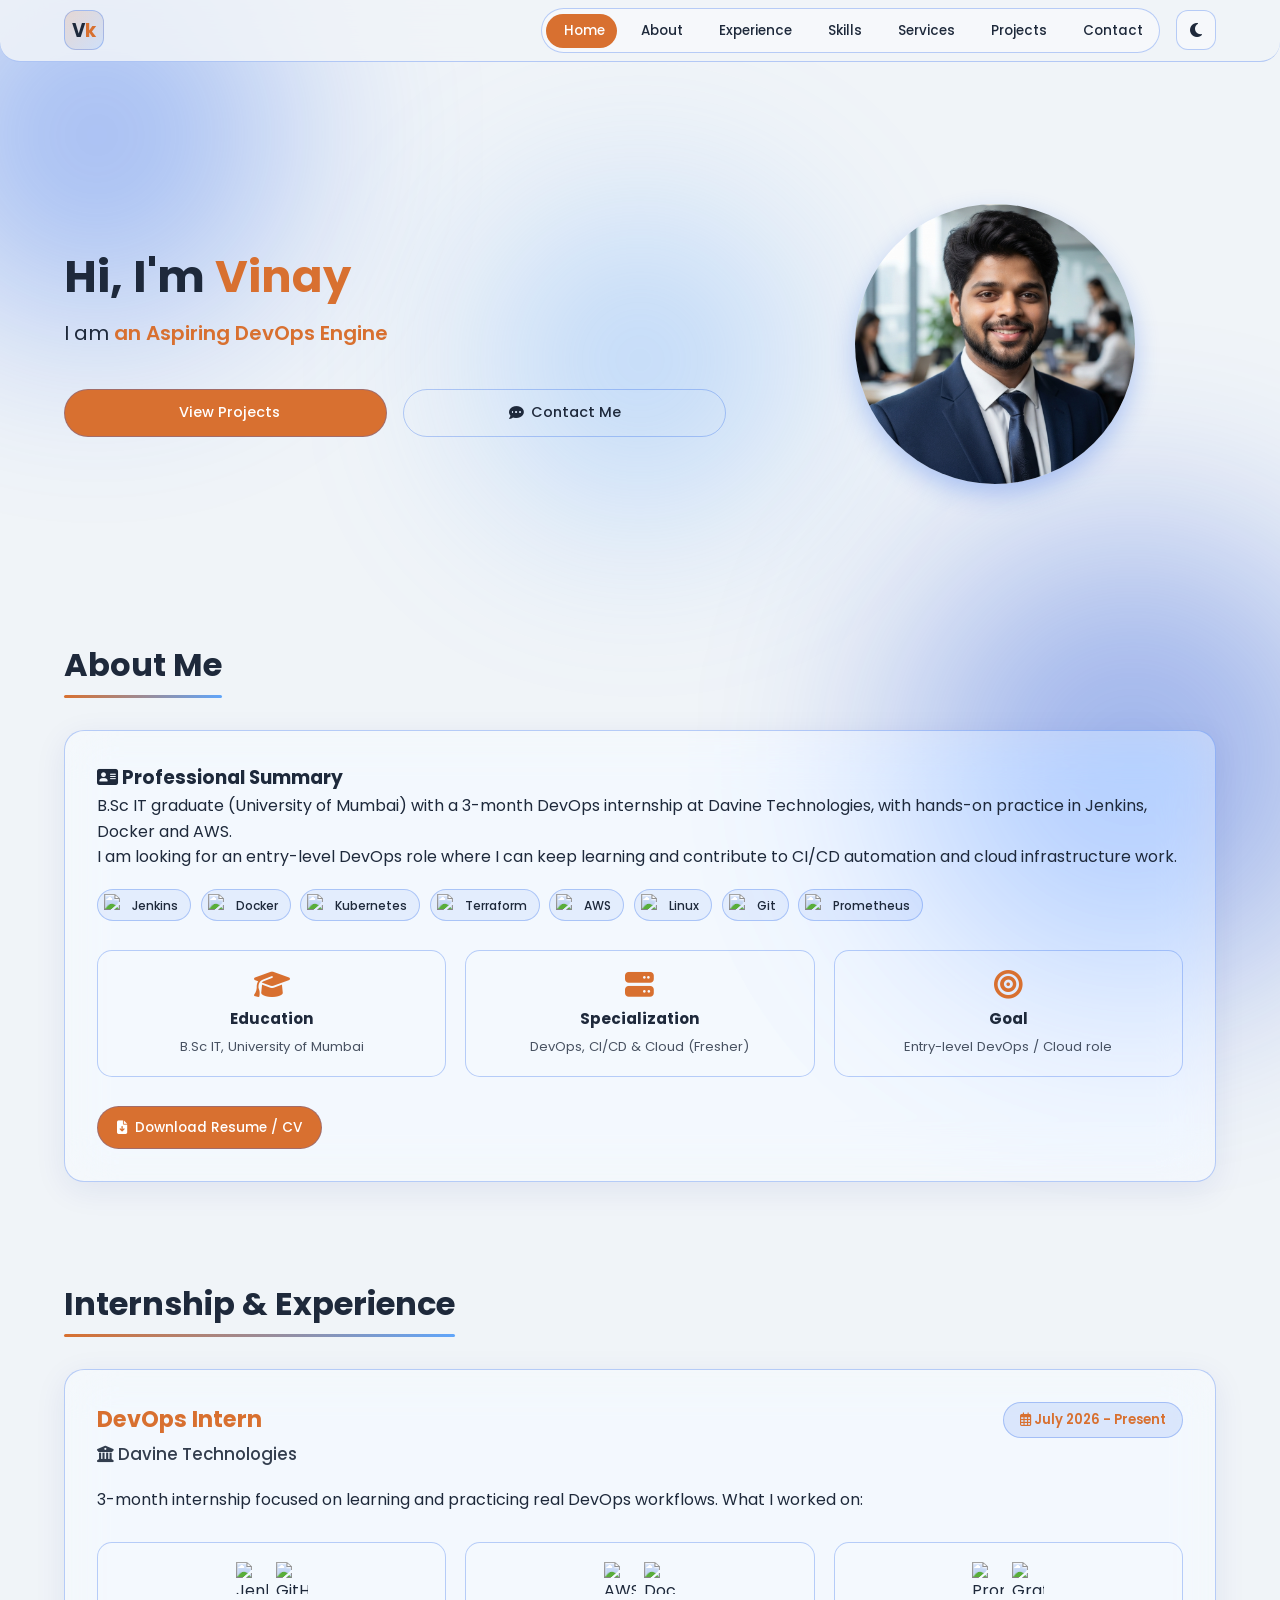
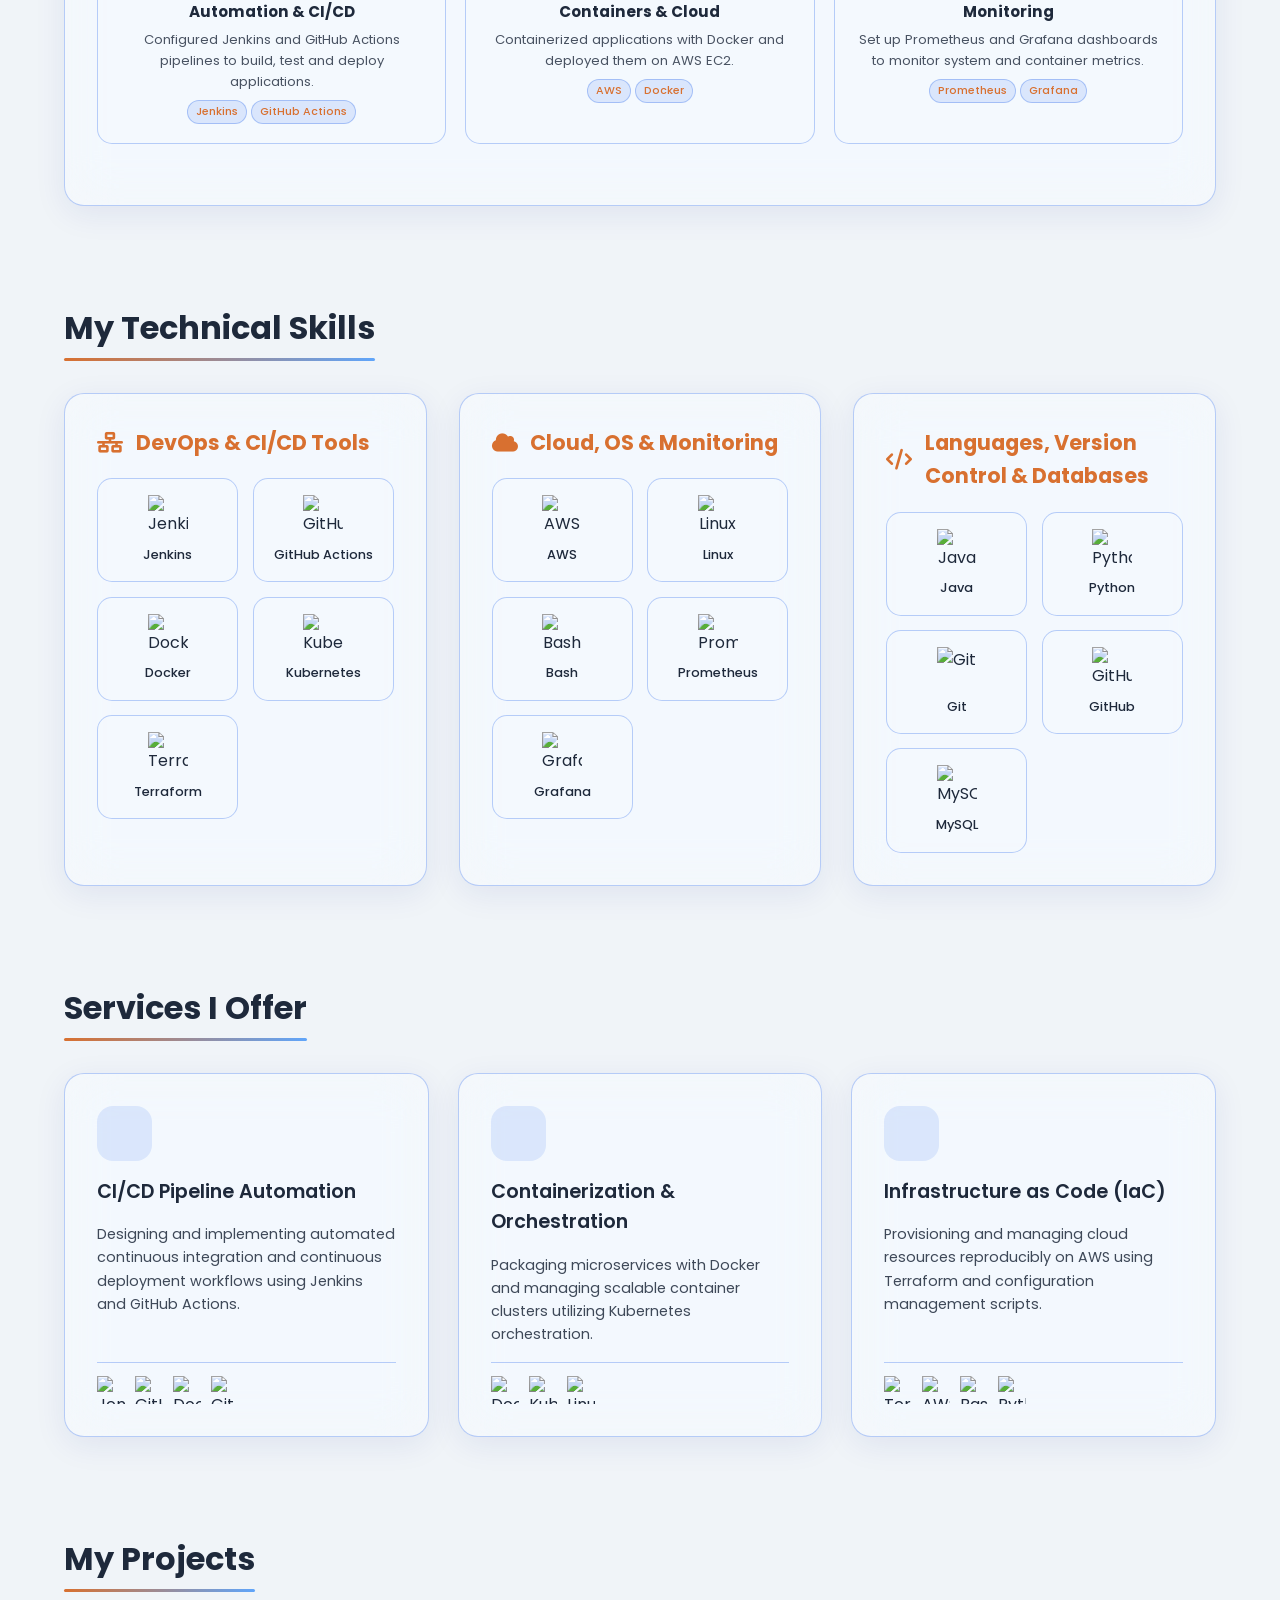
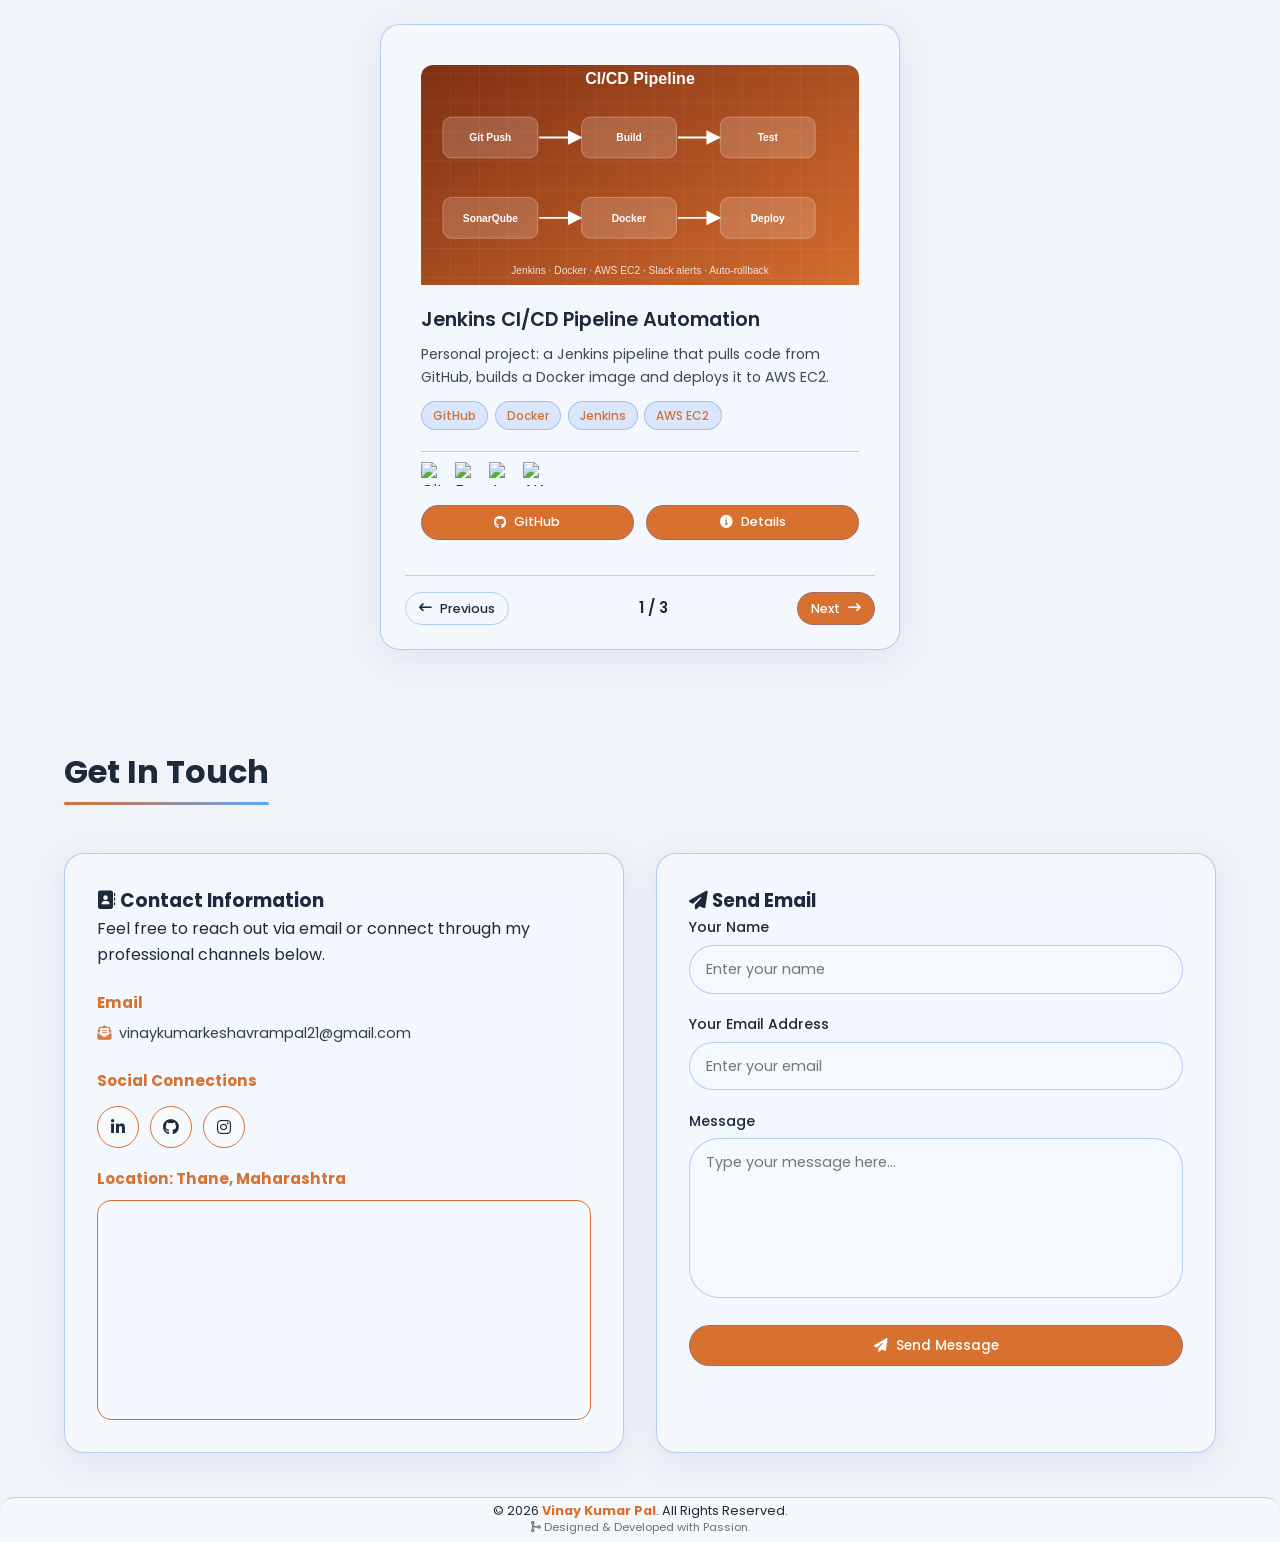
==== commit 25ab6805: "update" ====
--- a/index.html
+++ b/index.html
@@ -3,7 +3,8 @@
 <head>
     <meta charset="UTF-8">
     <meta name="viewport" content="width=device-width, initial-scale=1.0">
-    <title>Vinay Kumar | DevOps Engineer Portfolio</title>
+    <title>Vinay Kumar | Aspiring DevOps Engineer</title>
+    <meta name="description" content="Vinay Kumar Pal - B.Sc IT graduate and DevOps intern learning CI/CD, Docker and AWS.">
     <link rel="stylesheet" href="https://cdnjs.cloudflare.com/ajax/libs/font-awesome/6.4.0/css/all.min.css">
     <link rel="stylesheet" href="https://cdnjs.cloudflare.com/ajax/libs/remixicon/4.2.0/remixicon.css">
     <link rel="stylesheet" href="https://cdn.jsdelivr.net/npm/@tabler/icons-webfont@latest/tabler-icons.min.css">
@@ -20,13 +21,13 @@
             <a href="#home" class="logo">V<span>k</span></a>
             <div class="nav-controls">
                 <ul class="nav-menu" id="navMenu">
-                    <li><a href="#home"><i class="ri-home-4-line"></i> Home</a></li>
-                    <li><a href="#about"><i class="ri-user-3-line"></i> About</a></li>
-                    <li><a href="#experience"><i class="ri-briefcase-4-line"></i> Experience</a></li>
-                    <li><a href="#skills"><i class="ri-brain-line"></i> Skills</a></li>
-                    <li><a href="#services"><i class="ri-apps-2-line"></i> Services</a></li>
-                    <li><a href="#projects"><i class="ri-code-s-slash-line"></i> Projects</a></li>
-                    <li><a href="#contact"><i class="ri-send-plane-line"></i> Contact</a></li>
+                    <li><a href="#home"><i class="ri-home-5-line"></i> Home</a></li>
+                    <li><a href="#about"><i class="ri-user-smile-line"></i> About</a></li>
+                    <li><a href="#experience"><i class="ri-suitcase-3-line"></i> Experience</a></li>
+                    <li><a href="#skills"><i class="ri-cpu-line"></i> Skills</a></li>
+                    <li><a href="#services"><i class="ri-layout-grid-line"></i> Services</a></li>
+                    <li><a href="#projects"><i class="ri-rocket-2-line"></i> Projects</a></li>
+                    <li><a href="#contact"><i class="ri-mail-send-line"></i> Contact</a></li>
                 </ul>
                 <button type="button" class="theme-btn" id="themeToggle" aria-label="Toggle theme" title="Toggle dark mode">
                     <i class="fa-solid fa-circle-half-stroke"></i>
@@ -43,7 +44,7 @@
         <section id="home" class="hero">
             <div class="hero-content">
                 <h1>Hi, I'm <span>Vinay</span></h1>
-                <p>I am a <span id="typing-text"></span></p>
+                <p>I am <span id="typing-text"></span></p>
                 <div class="hero-cta">
                     <a href="#projects" class="btn btn-primary"><i class="ri-code-s-slash-line"></i> View Projects</a>
                     <a href="#contact" class="btn btn-outline"><i class="fa-solid fa-comment-dots"></i> Contact Me</a>
@@ -60,8 +61,8 @@
             <h2>About Me</h2>
             <div class="card glass">
                 <h3><i class="fa-solid fa-address-card"></i> Professional Summary</h3>
-                <p>I hold a Bachelor of Science in Information Technology (B.Sc IT) from the University of Mumbai. I have a deep passion for modern cloud architecture, CI/CD pipeline automation, and reliable infrastructure engineering.</p>
-                <p>My primary focus is on automating software deployment workflows, containerizing applications using Docker and Kubernetes, and building scalable cloud-native infrastructure.</p>
+                <p>B.Sc IT graduate (University of Mumbai) with a 3-month DevOps internship at Davine Technologies, with hands-on practice in Jenkins, Docker and AWS.</p>
+                <p>I am looking for an entry-level DevOps role where I can keep learning and contribute to CI/CD automation and cloud infrastructure work.</p>
 
                 <!-- Tech logo strip -->
                 <div class="logo-strip">
@@ -79,21 +80,21 @@
                     <div class="highlight-item">
                         <i class="fa-solid fa-graduation-cap"></i>
                         <h4>Education</h4>
-                        <p>B.Sc in Information Technology</p>
+                        <p>B.Sc IT, University of Mumbai</p>
                     </div>
                     <div class="highlight-item">
                         <i class="fa-solid fa-server"></i>
                         <h4>Specialization</h4>
-                        <p>DevOps &amp; Cloud Automation</p>
+                        <p>DevOps, CI/CD &amp; Cloud (Fresher)</p>
                     </div>
                     <div class="highlight-item">
                         <i class="fa-solid fa-bullseye"></i>
                         <h4>Goal</h4>
-                        <p>Building Scalable Cloud Infrastructure</p>
+                        <p>Entry-level DevOps / Cloud role</p>
                     </div>
                 </div>
                 <div class="resume-wrapper">
-                    <a href="Resume_Vinay_D.pdf" download="Resume_Vinay_D.pdf" class="btn btn-primary"><i class="fa-solid fa-file-arrow-down"></i> Download Resume / CV</a>
+                    <a href="Resume_Vinay_D.pdf" download="Vinay_Resume" class="btn btn-primary"><i class="fa-solid fa-file-arrow-down"></i> Download Resume / CV</a>
                 </div>
             </div>
         </section>
@@ -108,7 +109,7 @@
                     </div>
                     <span class="badge"><i class="fa-regular fa-calendar-days"></i> July 2026 - Present</span>
                 </div>
-                <p>Working hands-on with modern pipeline automation, containerization workflows, and cloud infrastructure management to ensure high availability and robust system security.</p>
+                <p>3-month internship focused on learning and practicing real DevOps workflows. What I worked on:</p>
                 <div class="highlights-grid">
                     <div class="highlight-item">
                         <div class="intern-icon-row">
@@ -116,7 +117,7 @@
                             <img src="https://cdn.jsdelivr.net/gh/devicons/devicon/icons/github/github-original.svg" alt="GitHub Actions">
                         </div>
                         <h4>Automation &amp; CI/CD</h4>
-                        <p>Design and automation of deployment pipelines.</p>
+                        <p>Configured Jenkins and GitHub Actions pipelines to build, test and deploy applications.</p>
                         <div class="hi-tags"><span>Jenkins</span><span>GitHub Actions</span></div>
                     </div>
                     <div class="highlight-item">
@@ -124,8 +125,8 @@
                             <img src="https://cdn.jsdelivr.net/gh/devicons/devicon/icons/amazonwebservices/amazonwebservices-plain-wordmark.svg" alt="AWS">
                             <img src="https://cdn.jsdelivr.net/gh/devicons/devicon/icons/docker/docker-original.svg" alt="Docker">
                         </div>
-                        <h4>Cloud Infrastructure</h4>
-                        <p>Supporting scalability and high availability.</p>
+                        <h4>Containers &amp; Cloud</h4>
+                        <p>Containerized applications with Docker and deployed them on AWS EC2.</p>
                         <div class="hi-tags"><span>AWS</span><span>Docker</span></div>
                     </div>
                     <div class="highlight-item">
@@ -133,8 +134,8 @@
                             <img src="https://cdn.jsdelivr.net/gh/devicons/devicon/icons/prometheus/prometheus-original.svg" alt="Prometheus">
                             <img src="https://cdn.jsdelivr.net/gh/devicons/devicon/icons/grafana/grafana-original.svg" alt="Grafana">
                         </div>
-                        <h4>System Reliability</h4>
-                        <p>Troubleshooting and optimizing performance workflows.</p>
+                        <h4>Monitoring</h4>
+                        <p>Set up Prometheus and Grafana dashboards to monitor system and container metrics.</p>
                         <div class="hi-tags"><span>Prometheus</span><span>Grafana</span></div>
                     </div>
                 </div>
@@ -143,34 +144,7 @@
 
         <section id="skills">
             <h2>My Technical Skills</h2>
-            <div class="skills-grid">
-                <div class="card glass">
-                    <h3><i class="fa-solid fa-network-wired"></i> DevOps &amp; Cloud Platforms</h3>
-                    <div class="skill-stack">
-                        <div class="skill-bar-item"><div class="skill-meta"><span>CI/CD Pipelines (Jenkins / GitHub Actions)</span><span>85%</span></div><div class="progress-track"><div class="progress-fill" style="width:85%;"></div></div></div>
-                        <div class="skill-bar-item"><div class="skill-meta"><span>Docker &amp; Containerization</span><span>80%</span></div><div class="progress-track"><div class="progress-fill" style="width:80%;"></div></div></div>
-                        <div class="skill-bar-item"><div class="skill-meta"><span>Kubernetes &amp; Orchestration</span><span>75%</span></div><div class="progress-track"><div class="progress-fill" style="width:75%;"></div></div></div>
-                        <div class="skill-bar-item"><div class="skill-meta"><span>Terraform &amp; IaC</span><span>75%</span></div><div class="progress-track"><div class="progress-fill" style="width:75%;"></div></div></div>
-                    </div>
-                </div>
-                <div class="card glass">
-                    <h3><i class="fa-solid fa-cloud"></i> Cloud &amp; OS Administration</h3>
-                    <div class="skill-stack">
-                        <div class="skill-bar-item"><div class="skill-meta"><span>AWS Services (EC2, S3)</span><span>70%</span></div><div class="progress-track"><div class="progress-fill" style="width:70%;"></div></div></div>
-                        <div class="skill-bar-item"><div class="skill-meta"><span>Linux Admin &amp; Shell Scripting</span><span>85%</span></div><div class="progress-track"><div class="progress-fill" style="width:85%;"></div></div></div>
-                        <div class="skill-bar-item"><div class="skill-meta"><span>Monitoring (Prometheus &amp; Grafana)</span><span>70%</span></div><div class="progress-track"><div class="progress-fill" style="width:70%;"></div></div></div>
-                    </div>
-                </div>
-                <div class="card glass">
-                    <h3><i class="fa-solid fa-code"></i> Programming &amp; Databases</h3>
-                    <div class="skill-stack">
-                        <div class="skill-bar-item"><div class="skill-meta"><span>Java (Core &amp; OOPs Concepts)</span><span>85%</span></div><div class="progress-track"><div class="progress-fill" style="width:85%;"></div></div></div>
-                        <div class="skill-bar-item"><div class="skill-meta"><span>Git &amp; GitHub Version Control</span><span>90%</span></div><div class="progress-track"><div class="progress-fill" style="width:90%;"></div></div></div>
-                        <div class="skill-bar-item"><div class="skill-meta"><span>MySQL &amp; Database Management</span><span>80%</span></div><div class="progress-track"><div class="progress-fill" style="width:80%;"></div></div></div>
-                        <div class="skill-bar-item"><div class="skill-meta"><span>Python &amp; Bash Scripting</span><span>80%</span></div><div class="progress-track"><div class="progress-fill" style="width:80%;"></div></div></div>
-                    </div>
-                </div>
-            </div>
+            <div class="skills-grid" id="skillsGrid"></div>
         </section>
 
         <section id="services">
@@ -214,84 +188,7 @@
         <section id="projects">
             <h2>My Projects</h2>
             <div class="card glass project-container">
-                <div class="carousel" id="projectCarousel">
-
-                    <div class="project-card active"
-                         data-title="Jenkins CI/CD Pipeline Automation"
-                         data-desc="End-to-end Jenkins-based CI/CD pipeline that automates code build, test, Docker image creation, and deployment to AWS EC2. Uses a Declarative Jenkinsfile, integrates SonarQube for code-quality scanning, sends Slack notifications on each stage, and performs automatic rollback on failure — reducing deployment time by 70%."
-                         data-tech="Jenkins, Docker, AWS EC2, SonarQube, Git, Slack, Shell Scripting">
-                        <div class="project-thumb">
-                            <img src="https://images.unsplash.com/photo-1667372393119-3d4c48d07fc9?w=600&auto=format&fit=crop&q=80" alt="Jenkins CI/CD Pipeline">
-                        </div>
-                        <div class="project-info">
-                            <h3>Jenkins CI/CD Pipeline Automation</h3>
-                            <p>Fully automated build-test-deploy pipeline with SonarQube quality gates, Slack alerts, and auto-rollback on failure — deployed to AWS EC2.</p>
-                            <div class="tech-tags"><span>Jenkins</span><span>Docker</span><span>AWS EC2</span><span>SonarQube</span><span>Git</span><span>Slack</span></div>
-                            <!-- Tool Icons Row -->
-                            <div class="project-tool-icons">
-                                <img src="https://cdn.jsdelivr.net/gh/devicons/devicon/icons/jenkins/jenkins-original.svg" alt="Jenkins">
-                                <img src="https://cdn.jsdelivr.net/gh/devicons/devicon/icons/docker/docker-original.svg" alt="Docker">
-                                <img src="https://cdn.jsdelivr.net/gh/devicons/devicon/icons/amazonwebservices/amazonwebservices-plain-wordmark.svg" alt="AWS">
-                                <img src="https://cdn.jsdelivr.net/gh/devicons/devicon/icons/sonarqube/sonarqube-original.svg" alt="SonarQube">
-                                <img src="https://cdn.jsdelivr.net/gh/devicons/devicon/icons/git/git-original.svg" alt="Git">
-                                <img src="https://cdn.jsdelivr.net/gh/devicons/devicon/icons/slack/slack-original.svg" alt="Slack">
-                            </div>
-                            <div class="project-actions">
-                                <a href="https://github.com" target="_blank" class="btn btn-sm btn-outline"><i class="fa-brands fa-github"></i> GitHub</a>
-                                <button class="btn btn-sm btn-primary view-details"><i class="fa-solid fa-circle-info"></i> Details</button>
-                            </div>
-                        </div>
-                    </div>
-
-                    <div class="project-card"
-                         data-title="Terraform AWS Infrastructure as Code"
-                         data-desc="Production-grade AWS infrastructure provisioned entirely through Terraform. Includes VPC with public/private subnets, Internet Gateway, NAT Gateway, Security Groups, EC2 Auto Scaling Groups, Application Load Balancer, RDS MySQL, and S3 buckets with lifecycle policies. Uses Terraform modules and remote state in S3 with DynamoDB locking for team collaboration."
-                         data-tech="Terraform, AWS VPC, EC2, RDS, S3, ALB, Auto Scaling, DynamoDB, IAM">
-                        <div class="project-thumb">
-                            <img src="https://images.unsplash.com/photo-1451187580459-43490279c0fa?w=600&auto=format&fit=crop&q=80" alt="Terraform AWS Infrastructure">
-                        </div>
-                        <div class="project-info">
-                            <h3>Terraform AWS Infrastructure as Code</h3>
-                            <p>Full AWS environment — VPC, subnets, EC2 ASG, ALB, RDS, S3 — provisioned via modular Terraform with remote state and DynamoDB state locking.</p>
-                            <div class="tech-tags"><span>Terraform</span><span>AWS VPC</span><span>EC2</span><span>RDS</span><span>S3</span><span>ALB</span></div>
-                            <!-- Tool Icons Row -->
-                            <div class="project-tool-icons">
-                                <img src="https://cdn.jsdelivr.net/gh/devicons/devicon/icons/terraform/terraform-original.svg" alt="Terraform">
-                                <img src="https://cdn.jsdelivr.net/gh/devicons/devicon/icons/amazonwebservices/amazonwebservices-plain-wordmark.svg" alt="AWS">
-                                <img src="https://cdn.jsdelivr.net/gh/devicons/devicon/icons/amazonwebservices/amazonwebservices-original.svg" alt="EC2">
-                            </div>
-                            <div class="project-actions">
-                                <a href="https://github.com" target="_blank" class="btn btn-sm btn-outline"><i class="fa-brands fa-github"></i> GitHub</a>
-                                <button class="btn btn-sm btn-primary view-details"><i class="fa-solid fa-circle-info"></i> Details</button>
-                            </div>
-                        </div>
-                    </div>
-
-                    <div class="project-card"
-                         data-title="Prometheus &amp; Grafana Monitoring Stack"
-                         data-desc="Comprehensive observability platform deployed via Docker Compose. Prometheus scrapes metrics from Node Exporter, cAdvisor (container metrics), and a Spring Boot application (JVM metrics). Grafana dashboards provide real-time CPU, memory, disk I/O, network, and container health visibility. AlertManager triggers PagerDuty and email alerts when thresholds are breached."
-                         data-tech="Prometheus, Grafana, Node Exporter, cAdvisor, AlertManager, Docker Compose, PagerDuty">
-                        <div class="project-thumb">
-                            <img src="https://images.unsplash.com/photo-1551288049-bebda4e38f71?w=600&auto=format&fit=crop&q=80" alt="Prometheus Grafana Monitoring">
-                        </div>
-                        <div class="project-info">
-                            <h3>Prometheus &amp; Grafana Monitoring Stack</h3>
-                            <p>Full observability setup with Prometheus, Grafana dashboards, Node Exporter, cAdvisor, and AlertManager — with PagerDuty &amp; email alerts on threshold breach.</p>
-                            <div class="tech-tags"><span>Prometheus</span><span>Grafana</span><span>AlertManager</span><span>Docker</span><span>PagerDuty</span></div>
-                            <!-- Tool Icons Row -->
-                            <div class="project-tool-icons">
-                                <img src="https://cdn.jsdelivr.net/gh/devicons/devicon/icons/prometheus/prometheus-original.svg" alt="Prometheus">
-                                <img src="https://cdn.jsdelivr.net/gh/devicons/devicon/icons/grafana/grafana-original.svg" alt="Grafana">
-                                <img src="https://cdn.jsdelivr.net/gh/devicons/devicon/icons/docker/docker-original.svg" alt="Docker">
-                            </div>
-                            <div class="project-actions">
-                                <a href="https://github.com" target="_blank" class="btn btn-sm btn-outline"><i class="fa-brands fa-github"></i> GitHub</a>
-                                <button class="btn btn-sm btn-primary view-details"><i class="fa-solid fa-circle-info"></i> Details</button>
-                            </div>
-                        </div>
-                    </div>
-
-                </div>
+                <div class="carousel" id="projectCarousel"></div>
                 <div class="carousel-controls">
                     <button id="prevProjBtn" class="btn btn-sm btn-outline"><i class="fa-solid fa-arrow-left-long"></i> Previous</button>
                     <span id="projCounter" class="carousel-counter">1 / 3</span>
@@ -310,34 +207,34 @@
                     <p class="email-text"><i class="fa-solid fa-envelope-open-text"></i> vinaykumarkeshavrampal21@gmail.com</p>
                     <h4>Social Connections</h4>
                     <div class="social-row">
-                        <a href="https://www.linkedin.com/in/vinay-kumar-pal-717422367" target="_blank" class="social-btn linkedin"><i class="fa-brands fa-linkedin-in"></i></a>
-                        <a href="https://github.com" target="_blank" class="social-btn github"><i class="fa-brands fa-github"></i></a>
-                        <a href="https://www.instagram.com/vinayakkk.21?igsh=MW81MHc1NG1zMDBzcg==" target="_blank" class="social-btn instagram"><i class="fa-brands fa-instagram"></i></a>
-                        <a href="https://youtube.com" target="_blank" class="social-btn youtube"><i class="fa-brands fa-youtube"></i></a>
-                        <a href="https://wa.me/919120656386" target="_blank" class="social-btn whatsapp"><i class="fa-brands fa-whatsapp"></i></a>
-                    </div>
-                    <h4>Our Location ( Thane City )</h4>
+                        <a href="https://www.linkedin.com/in/vinay-kumar-pal-717422367" target="_blank" rel="noopener" class="social-btn linkedin" aria-label="LinkedIn"><i class="fa-brands fa-linkedin-in"></i></a>
+                        <!-- Replace with your real GitHub profile URL, e.g. https://github.com/your-username -->
+                        <a href="https://github.com" target="_blank" rel="noopener" class="social-btn github" aria-label="GitHub"><i class="fa-brands fa-github"></i></a>
+                        <a href="https://www.instagram.com/vinayakkk.21" target="_blank" rel="noopener" class="social-btn instagram" aria-label="Instagram"><i class="fa-brands fa-instagram"></i></a>
+                    </div>
+                    <h4>Location: Thane, Maharashtra</h4>
                     <div class="map-frame">
-                        <iframe src="https://www.google.com/maps/embed?pb=!1m18!1m12!1m3!1d120612.39414594247!2d72.81232491295286!3d19.0357069818817!2m3!1f0!2f0!3f0!3m2!1i1024!2i768!4f13.1!3m3!1m2!1s0x3be7c6306644edc1%3A0x5da4ed8f8d648c69!2sMumbai%2C%20Maharashtra!5e0!3m2!1sen!2sin!4v1710000000000!5m2!1sen!2sin" allowfullscreen="" loading="lazy"></iframe>
+                        <iframe src="https://www.google.com/maps?q=Thane,Maharashtra&output=embed" title="Map of Thane, Maharashtra" allowfullscreen="" loading="lazy"></iframe>
                     </div>
                 </div>
                 <div class="card glass">
                     <h3><i class="fa-solid fa-paper-plane"></i> Send Email</h3>
-                    <form action="https://formspree.io/f/mjgnqlpn" method="POST">
+                    <form id="contactForm" action="https://formspree.io/f/mjgnqlpn" method="POST" novalidate>
                         <div class="form-group"><label for="name">Your Name</label><input type="text" id="name" name="name" required placeholder="Enter your name"></div>
                         <div class="form-group"><label for="email">Your Email Address</label><input type="email" id="email" name="email" required placeholder="Enter your email"></div>
                         <div class="form-group"><label for="message">Message</label><textarea id="message" name="message" class="message-box" required placeholder="Type your message here..."></textarea></div>
                         <input type="hidden" name="_to" value="vinaykumarkeshavrampal21@gmail.com">
                         <input type="text" name="_gotcha" style="display:none">
-                        <button type="submit" class="btn btn-primary full-width"><i class="fa-solid fa-shield-halved"></i> Send Secure Message</button>
-                        <div id="formSuccessMessage" style="display:none;" class="success-alert"><i class="fa-solid fa-circle-check"></i> Message successfully submitted! Thank you for reaching out.</div>
+                        <button type="submit" class="btn btn-primary full-width" id="sendBtn"><i class="fa-solid fa-paper-plane"></i> <span>Send Message</span></button>
+                        <div id="formSuccessMessage" class="success-alert" role="status" aria-live="polite" hidden><i class="fa-solid fa-circle-check"></i> Message sent successfully!</div>
+                        <div id="formErrorMessage" class="error-alert" role="alert" hidden><i class="fa-solid fa-circle-exclamation"></i> Something went wrong. Please try again.</div>
                     </form>
                 </div>
             </div>
         </section>
     </main>
 
-    <div id="detailsModal" class="modal-overlay">
+    <div id="detailsModal" class="modal-overlay" role="dialog" aria-modal="true" aria-hidden="true">
         <div class="card glass modal-content">
             <button class="modal-close" id="closeModalBtn"><i class="fa-solid fa-xmark"></i></button>
             <div id="modalBodyContent"></div>
@@ -352,7 +249,6 @@
             </div>
         </div>
     </footer>
-<script src="https://cdnjs.cloudflare.com/ajax/libs/typed.js/2.0.12/typed.umd.min.js"></script>
 <script src="script.js"></script>
 </body>
 </html>
--- a/style.css
+++ b/style.css
@@ -187,35 +187,6 @@
   align-items: center;
 }
 
-.nav-menu a {
-  text-decoration: none;
-  color: var(--text-color);
-  font-weight: 500;
-  font-size: 0.85rem;
-  padding: 0.35rem 0.7rem;
-  border-radius: 60px;
-  display: inline-flex;
-  align-items: center;
-  gap: 6px;
-}
-
-.nav-menu a i {
-  font-size: 0.8rem;
-  color: var(--primary-color);
-  transition: transform 0.3s ease;
-}
-
-.nav-menu a:hover {
-  color: var(--primary-color);
-  background: var(--glass-bg);
-  box-shadow: 0 4px 12px rgba(37, 99, 235, 0.15);
-  transform: translateY(-2px) scale(1.03);
-}
-
-.nav-menu a:hover i {
-  transform: scale(1.3) rotate(10deg);
-}
-
 .theme-btn, .menu-btn {
   background: var(--glass-bg);
   border: 1px solid var(--primary-color);
@@ -231,13 +202,6 @@
   flex-shrink: 0;
 }
 
-.theme-btn:hover, .menu-btn:hover {
-  background: var(--primary-color);
-  color: #ffffff;
-  box-shadow: 0 0 15px rgba(37, 99, 235, 0.6);
-  transform: rotate(180deg) scale(1.1);
-}
-
 .menu-btn {
   display: none;
 }
@@ -254,24 +218,6 @@
 
 #contact {
   padding-bottom: 1rem;
-}
-
-h2 {
-  font-size: clamp(1.6rem, 4vw, 2rem);
-  margin-bottom: 2rem;
-  position: relative;
-  padding-bottom: 0.5rem;
-}
-
-h2::after {
-  content: '';
-  position: absolute;
-  bottom: 0;
-  left: 0;
-  width: 65px;
-  height: 4px;
-  background: linear-gradient(90deg, var(--primary-color), var(--accent-color));
-  border-radius: 2px;
 }
 
 .hero {
@@ -420,51 +366,63 @@
 
 .skills-grid h3 {
   font-size: 1.3rem;
-  margin-bottom: 1.5rem;
+  margin-bottom: 1.2rem;
   display: flex;
   align-items: center;
   gap: 0.8rem;
   color: var(--primary-color);
 }
 
-.skill-stack {
+.skill-cards {
+  display: grid;
+  grid-template-columns: repeat(auto-fill, minmax(104px, 1fr));
+  gap: 0.9rem;
+}
+
+.skill-card {
   display: flex;
   flex-direction: column;
-  gap: 1.5rem;
-}
-
-.skill-meta {
-  display: flex;
-  justify-content: space-between;
+  align-items: center;
+  justify-content: center;
+  gap: 0.6rem;
+  padding: 1rem 0.5rem;
+  background: rgba(255, 255, 255, 0.05);
+  border: 1px solid var(--border-color);
+  border-radius: 15px;
+  text-align: center;
+  cursor: default;
+}
+
+[data-theme="dark"] .skill-card {
+  background: rgba(15, 23, 42, 0.3);
+}
+
+.skill-card img {
+  width: 40px;
+  height: 40px;
+  object-fit: contain;
+  transition: transform 0.3s ease;
+}
+
+.skill-card span {
+  font-size: 0.8rem;
   font-weight: 500;
-  margin-bottom: 0.4rem;
-  font-size: 0.9rem;
-  flex-wrap: wrap;
-  gap: 5px;
-}
-
-.progress-track {
-  width: 100%;
-  height: 8px;
-  background: rgba(0, 0, 0, 0.1);
-  border-radius: 10px;
-  overflow: hidden;
-}
-
-[data-theme="dark"] .progress-track {
-  background: rgba(255, 255, 255, 0.08);
-}
-
-.progress-fill {
-  height: 100%;
-  background: linear-gradient(90deg, var(--primary-color), var(--accent-color));
-  border-radius: 10px;
-  transition: width 1s ease-in-out;
-}
-
-.skill-bar-item:hover .progress-fill {
-  filter: brightness(1.2);
-  box-shadow: 0 0 10px var(--primary-color);
+}
+
+/* Same smooth hover as the Services tool logos / highlight cards */
+.skill-card:hover {
+  background: var(--glass-bg);
+  transform: translateY(-5px) scale(1.03);
+  border-color: var(--primary-color);
+  box-shadow: 0 10px 25px rgba(37, 99, 235, 0.2);
+}
+
+.skill-card:hover img {
+  transform: scale(1.2);
+}
+
+[data-theme="dark"] img.invert-dark {
+  filter: invert(1);
 }
 
 .services-grid {
@@ -670,7 +628,7 @@
   width: 100%;
   height: 220px;
   overflow: hidden;
-  background: rgba(0, 0, 0, 0.04);
+  background: rgba(237, 4, 4, 0.04);
   border-radius: 12px 12px 0 0;
 }
 
@@ -798,12 +756,6 @@
   align-items: center;
   justify-content: center;
   cursor: pointer;
-}
-
-.modal-close:hover {
-  background: var(--primary-color);
-  color: #fff;
-  transform: rotate(90deg) scale(1.1);
 }
 
 .contact-grid {
@@ -1073,11 +1025,6 @@
   }
   .nav-menu.active {
     display: flex;
-  }
-  .nav-menu a {
-    width: 100%;
-    text-align: left;
-    padding: 0.5rem 0.8rem;
   }
   .container {
     padding: 5.5rem 1rem 0 1rem;
@@ -1154,25 +1101,279 @@
     pointer-events: auto;
     transform: translateY(0);
   }
-  .nav-menu li { width: 100%; }
-  .nav-menu a { display: flex; width: 100%; }
 }
 @media (prefers-reduced-motion: reduce) {
   *, *::before, *::after { animation-duration: .01ms !important; transition-duration: .01ms !important; scroll-behavior: auto !important; }
 }
 
-/* Compact menu links: button width = content width + 2px */
+/* ---------- Project details modal: theme-aware ---------- */
+.modal-content,
+.modal-content.card:hover {
+  transform: scale(0.9);
+}
+.modal-overlay.active .modal-content,
+.modal-overlay.active .modal-content.card:hover {
+  transform: scale(1);
+}
+.modal-content {
+  --modal-bg: #ffffff;
+  --modal-text: #000000;
+  background: var(--modal-bg) !important;
+  color: var(--modal-text) !important;
+  backdrop-filter: none;
+  -webkit-backdrop-filter: none;
+}
+[data-theme="dark"] .modal-content {
+  --modal-bg: #0f172a;
+  --modal-text: #ffffff;
+}
+.modal-content h2,
+.modal-content h3,
+.modal-content p {
+  color: var(--modal-text) !important;
+}
+.modal-content h3 { margin: 1.2rem 0 0.6rem; font-size: 1rem; }
+.modal-content p { opacity: 0.9; }
+
+
+/* ---------- Hero buttons: fixed size, independent of typing text ---------- */
+.hero-content p {
+  min-height: 3rem;
+  white-space: nowrap;
+}
+#typing-text {
+  display: inline-block;
+  min-width: 0;
+}
+@media (max-width: 992px) {
+  .hero-content {
+    width: 100%;
+    flex: none;
+  }
+  .hero-cta {
+    display: grid;
+    grid-template-columns: repeat(2, minmax(0, 1fr));
+    width: 100%;
+    max-width: 380px;
+    margin: 0 auto;
+    gap: 0.75rem;
+  }
+  .hero-cta .btn {
+    width: 100%;
+    flex: none;
+  }
+}
+@media (max-width: 480px) {
+  .hero-content p { font-size: 0.95rem; }
+}
+
+/* ---------- Section headings: underline matches text width ---------- */
+h2 {
+  display: inline-block;
+  font-size: clamp(1.6rem, 4vw, 2rem);
+  margin-bottom: 2rem;
+  position: relative;
+  padding-bottom: 0.5rem;
+}
+h2::after {
+  content: '';
+  position: absolute;
+  left: 0;
+  bottom: 0;
+  width: 100%;
+  height: 3px;
+  background: linear-gradient(90deg, var(--primary-color), var(--accent-color));
+  border-radius: 2px;
+}
+
+/* ---------- Footer: 4px top spacing ---------- */
+.footer {
+  margin-top: 4px;
+  padding: 4px 0.5rem 0.4rem;
+}
+.footer-wrap { padding: 0; }
+.copyright { gap: 0; line-height: 1.4; }
+#contact { padding-bottom: 0; }
+
+/* ---------- Navbar ---------- */
+.logo {
+  display: inline-flex;
+  align-items: center;
+  justify-content: center;
+  width: 40px;
+  height: 40px;
+  border-radius: 12px;
+  background: linear-gradient(135deg, rgba(216, 112, 48, 0.18), rgba(96, 165, 250, 0.18));
+  border: 1px solid var(--border-color);
+  font-size: 1.15rem;
+  letter-spacing: 0.5px;
+}
+.logo:hover {
+  transform: translateY(-2px) scale(1.06);
+  border-color: var(--primary-color);
+  box-shadow: 0 6px 16px rgba(216, 112, 48, 0.25);
+}
+
+.nav-menu {
+  gap: 0.2rem;
+  padding: 0.25rem;
+  background: var(--glass-bg);
+  border: 1px solid var(--border-color);
+  border-radius: 999px;
+}
+.nav-menu a {
+  display: inline-flex;
+  align-items: center;
+  gap: 6px;
+  width: fit-content;
+  padding: 0.38rem 0.75rem;
+  border-radius: 999px;
+  font-size: 0.84rem;
+  font-weight: 500;
+  color: var(--text-color);
+  text-decoration: none;
+  white-space: nowrap;
+}
+.nav-menu a i {
+  font-size: 1rem;
+  color: var(--primary-color);
+  transition: transform 0.3s ease;
+}
+.nav-menu a:hover {
+  color: var(--primary-color);
+  background: rgba(216, 112, 48, 0.1);
+  transform: translateY(-2px) scale(1.03);
+  box-shadow: 0 6px 14px rgba(216, 112, 48, 0.18);
+}
+.nav-menu a:hover i { transform: scale(1.2); }
+.nav-menu a.is-current {
+  color: #fff;
+  background: var(--primary-color);
+  box-shadow: 0 4px 12px rgba(216, 112, 48, 0.35);
+}
+.nav-menu a.is-current i { color: #fff; }
+
+.theme-btn, .menu-btn {
+  width: 40px;
+  height: 40px;
+  border-radius: 12px;
+  border: 1px solid var(--border-color);
+}
+.theme-btn:hover, .menu-btn:hover {
+  background: rgba(216, 112, 48, 0.12);
+  color: var(--primary-color);
+  border-color: var(--primary-color);
+  transform: translateY(-2px) scale(1.08);
+  box-shadow: 0 6px 14px rgba(216, 112, 48, 0.2);
+}
+.theme-btn i, .menu-btn i { transition: transform 0.3s ease; }
+.theme-btn:hover i, .menu-btn:hover i { transform: scale(1.15); }
+
 @media (max-width: 768px) {
-  .nav-menu li {
-    width: auto !important;
-    align-self: flex-start;
-  }
-  .nav-menu a {
-    display: inline-flex !important;
-    width: fit-content !important;
-    max-width: none !important;
-    padding-left: 1px !important;
-    padding-right: 1px !important;
-    white-space: nowrap;
-  }
-}
+  .nav-menu {
+    flex-direction: column;
+    align-items: flex-start;
+    width: max-content;
+    max-width: calc(100vw - 24px);
+    padding: 0.5rem;
+    gap: 0.25rem;
+    border-radius: 18px;
+    background: var(--bg-color);
+  }
+  .nav-menu li { width: auto; }
+  .nav-menu a { padding: 0.4rem 0.7rem; }
+  .project-actions { flex-direction: row; }
+  .project-actions .btn { flex: 1 1 0; width: auto; }
+}
+
+/* ---------- Project modal: close button stays visible in both themes ---------- */
+.modal-content .modal-close {
+  background: transparent;
+  color: var(--modal-text);
+  border: 1px solid rgba(128, 128, 128, 0.45);
+}
+.modal-content .modal-close:hover {
+  background: var(--primary-color);
+  border-color: var(--primary-color);
+  color: #fff;
+  transform: scale(1.12);
+  box-shadow: 0 6px 14px rgba(216, 112, 48, 0.3);
+}
+.modal-content .modal-close:hover i { color: #fff; }
+.modal-content .tech-tags span:hover {
+  transform: translateY(-2px) scale(1.05);
+  background: rgba(216, 112, 48, 0.18);
+}
+.modal-content,
+.modal-content.card:hover {
+  border-color: var(--border-color);
+  box-shadow: 0 20px 50px rgba(0, 0, 0, 0.25);
+}
+
+/* Modal title: no heading underline inside the dialog */
+.modal-content h2 { display: block; margin-bottom: 1rem; padding-bottom: 0; }
+.modal-content h2::after { display: none; }
+
+/* Space between "Get In Touch" section and footer */
+#contact { margin-bottom: 5px; }
+
+/* Spacing between menu buttons (desktop 3px, minimized/mobile 4px) */
+.nav-menu { gap: 3px; }
+@media (max-width: 768px) {
+  .nav-menu { gap: 4px; }
+  .nav-menu li + li { margin-top: 0; }
+}
+
+/* ---------- Navbar hover: solid color, no blur/glow ---------- */
+.nav-menu a:hover,
+.nav-menu a.is-current:hover {
+  background: var(--primary-color);
+  color: #fff;
+  box-shadow: none;
+  backdrop-filter: none;
+  -webkit-backdrop-filter: none;
+  transform: translateY(-2px) scale(1.03);
+}
+.nav-menu a:hover i,
+.nav-menu a.is-current:hover i { color: #fff; transform: scale(1.2); }
+.nav-menu a.is-current { box-shadow: none; }
+[data-theme="dark"] .nav-menu a:hover { color: #fff; }
+.theme-btn:hover, .menu-btn:hover, .logo:hover {
+  background: var(--primary-color);
+  border-color: var(--primary-color);
+  color: #fff;
+  box-shadow: none;
+}
+.logo:hover span { color: #fff; }
+
+/* ---------- Spacing between navbar buttons (all sizes) ---------- */
+.nav-menu { gap: 6px; }
+@media (max-width: 768px) {
+  .nav-menu { gap: 6px; }
+}
+
+/* ---------- Space between "Get In Touch" and footer ---------- */
+#contact { margin-bottom: 0; padding-bottom: 0; }
+main.container { padding-bottom: 2.5rem; }
+
+/* Project actions: single Details button stays full width when GitHub link is hidden */
+.project-actions .btn:only-child { flex: 1 1 100%; }
+
+/* GitHub and Details buttons: identical size, side by side */
+.project-actions { flex-direction: row; flex-wrap: nowrap; }
+.project-actions .btn { flex: 1 1 0; min-width: 0; }
+
+/* ---------- Contact form feedback ---------- */
+.success-alert[hidden], .error-alert[hidden] { display: none; }
+.success-alert, .error-alert {
+  margin-top: 12px;
+  padding: 12px 18px;
+  border-radius: 12px;
+  font-size: 0.9rem;
+  font-weight: 500;
+  text-align: center;
+  animation: fadeInCard 0.3s ease-in-out;
+}
+.success-alert { color: #155724; background: #d4edda; border: 1px solid #c3e6cb; }
+.error-alert { color: #721c24; background: #f8d7da; border: 1px solid #f5c6cb; }
+.btn:disabled { opacity: 0.7; cursor: not-allowed; }
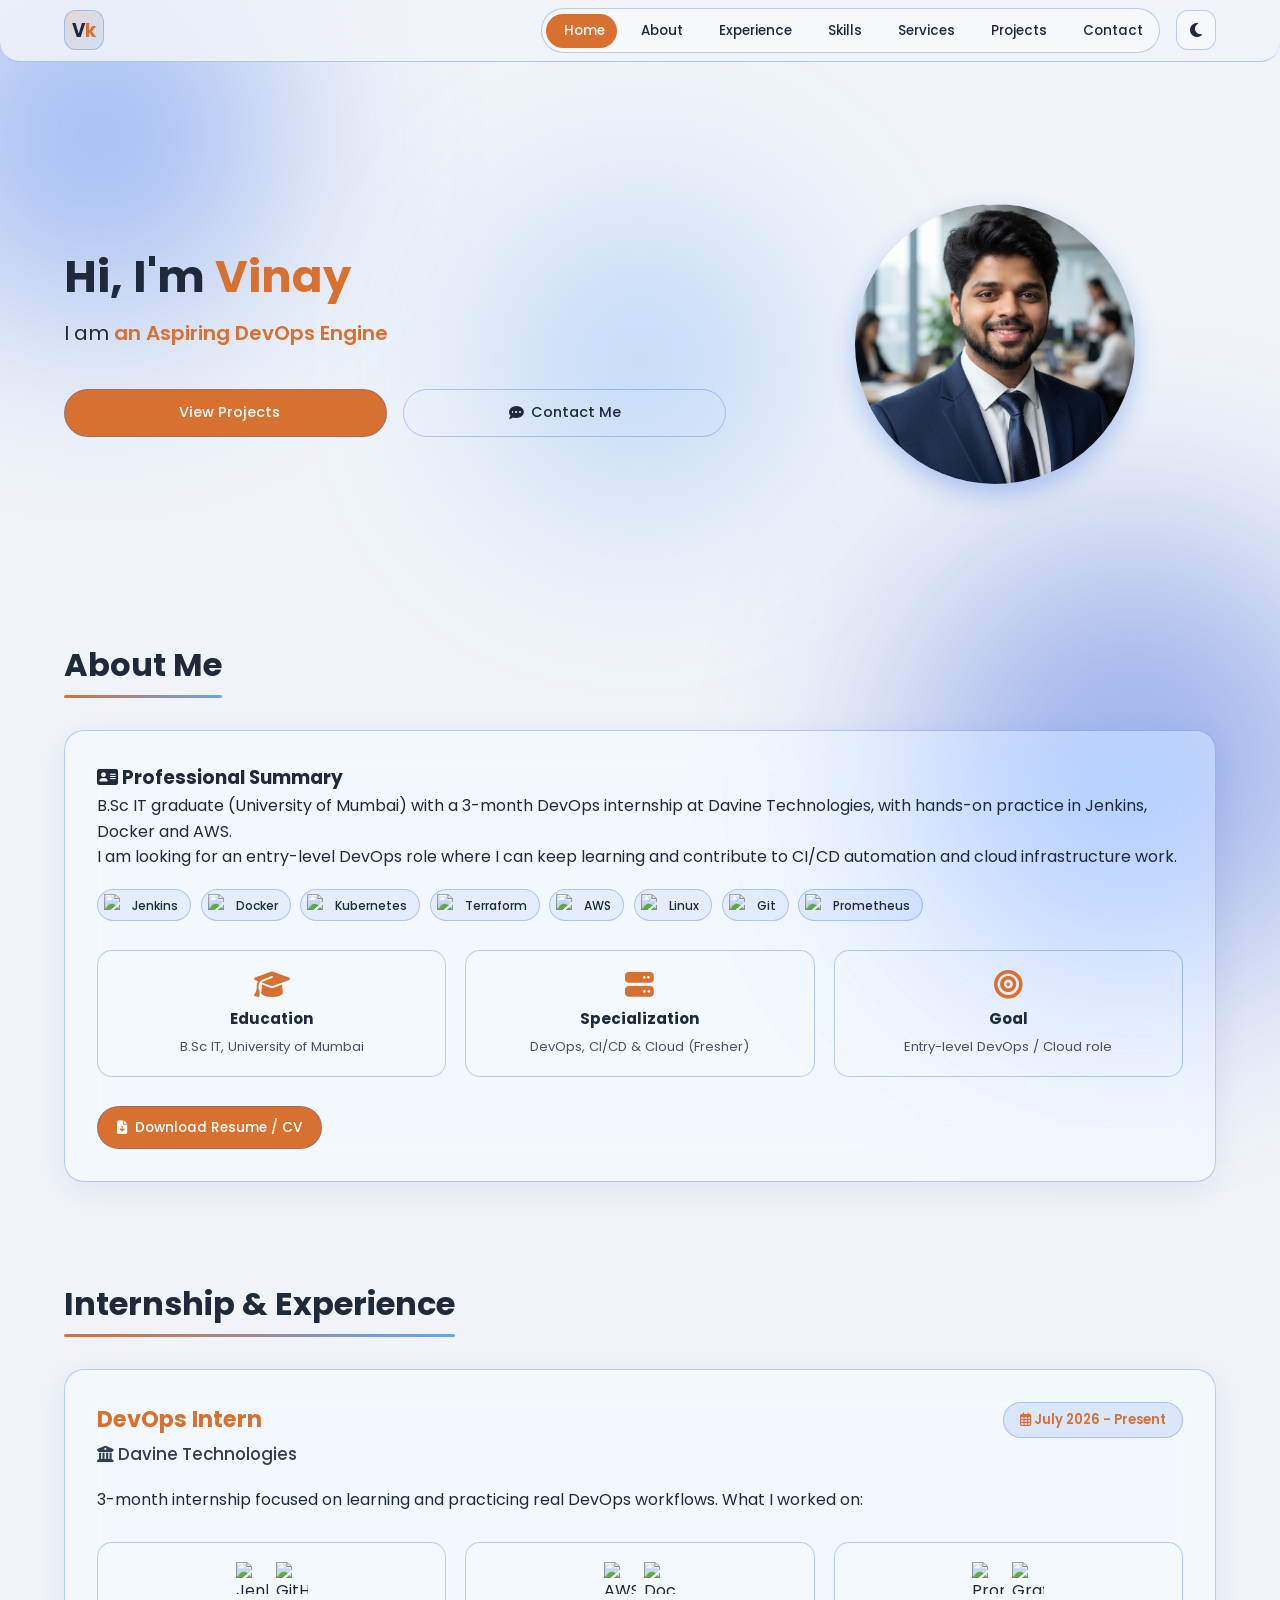
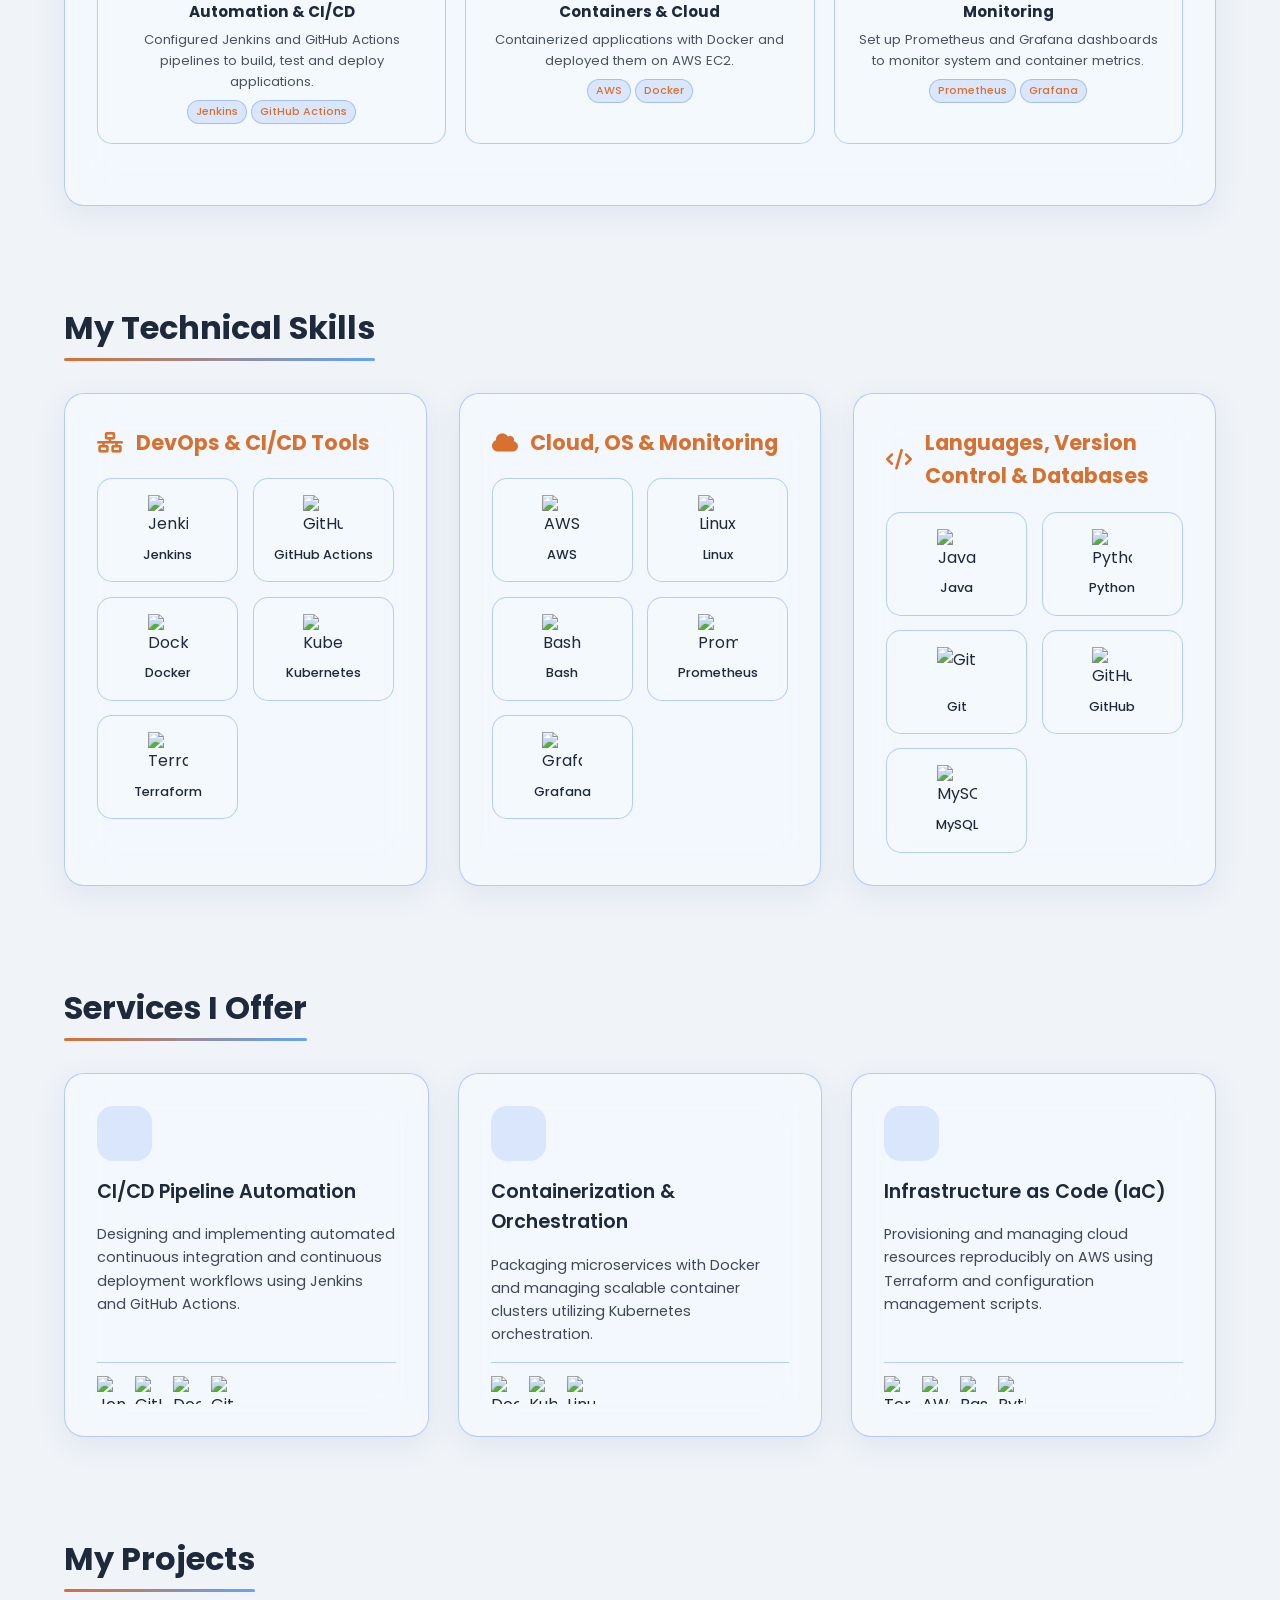
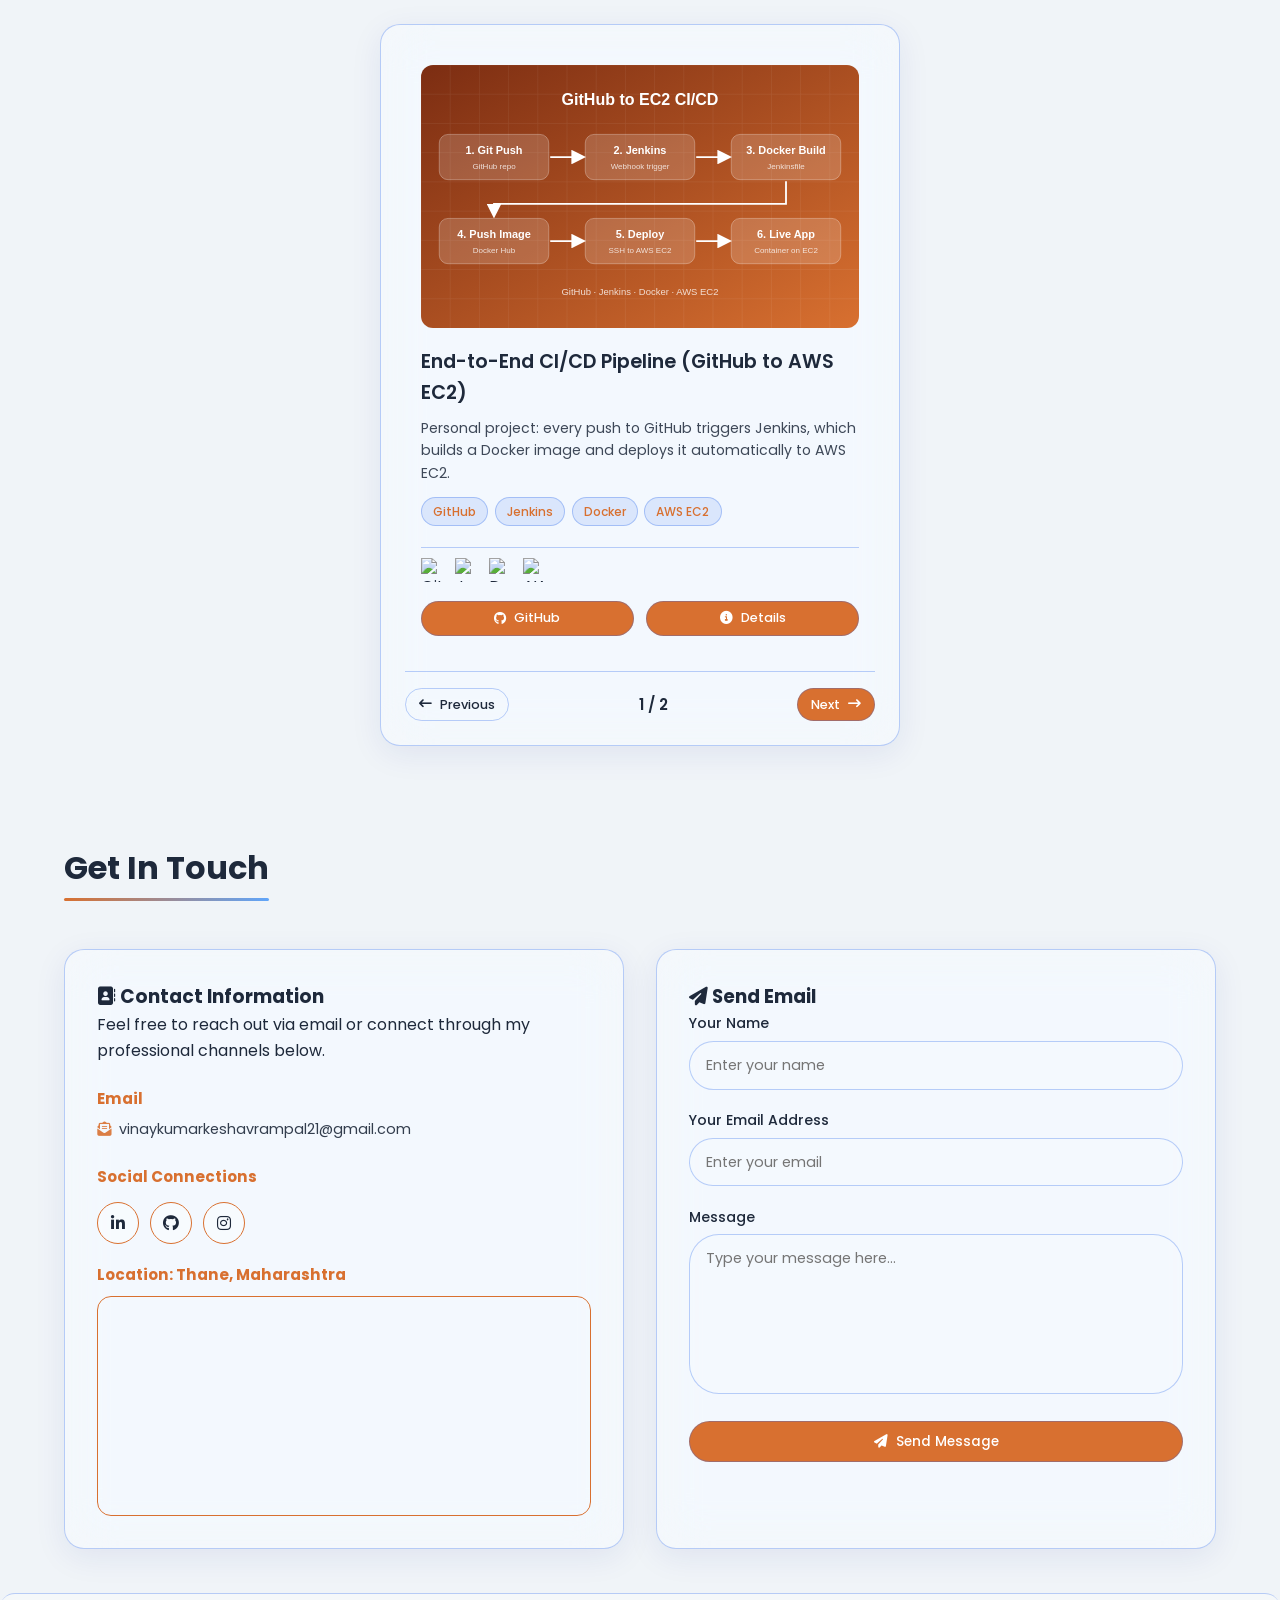
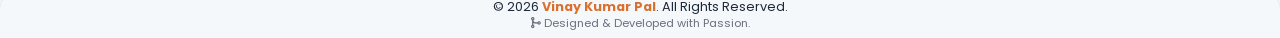
==== commit 4add381e: "update" ====
--- a/index.html
+++ b/index.html
@@ -191,7 +191,7 @@
                 <div class="carousel" id="projectCarousel"></div>
                 <div class="carousel-controls">
                     <button id="prevProjBtn" class="btn btn-sm btn-outline"><i class="fa-solid fa-arrow-left-long"></i> Previous</button>
-                    <span id="projCounter" class="carousel-counter">1 / 3</span>
+                    <span id="projCounter" class="carousel-counter">1 / 2</span>
                     <button id="nextProjBtn" class="btn btn-sm btn-primary">Next <i class="fa-solid fa-arrow-right-long"></i></button>
                 </div>
             </div>
--- a/style.css
+++ b/style.css
@@ -1,3 +1,19 @@
+/* ==========================================================
+   STYLE.CSS - website ka design
+
+   Kahan kya hai (Ctrl+F karke section name search karo):
+   - :root / [data-theme="dark"]  -> colors (light aur dark mode)
+   - NAVBAR                       -> .header, .nav, .nav-menu
+   - HERO                         -> .hero (photo + typing text)
+   - SKILLS / SERVICES            -> .skill-card, .service-card
+   - PROJECT IMAGE                -> .project-thumb (image ka fixed size)
+   - MODAL                        -> Details popup
+   - CONTACT / FOOTER             -> form, social icons, footer
+   - @media                       -> mobile / tablet ke liye changes
+
+   Color badalna ho to sirf neeche :root me --primary-color badlo.
+   ========================================================== */
+
 :root {
   --bg-color: #f0f4f8;
   --text-color: #1e293b;
@@ -137,6 +153,7 @@
   100% { border-radius: 60% 40% 30% 70% / 60% 30% 70% 40%; }
 }
 
+/* ---------- NAVBAR (top bar) ---------- */
 .header {
   position: fixed;
   top: 0;
@@ -220,6 +237,7 @@
   padding-bottom: 1rem;
 }
 
+/* ---------- HERO (photo + intro) ---------- */
 .hero {
   display: flex;
   align-items: center;
@@ -358,6 +376,7 @@
   border: 1px solid var(--border-color);
 }
 
+/* ---------- SKILLS ---------- */
 .skills-grid {
   display: grid;
   grid-template-columns: repeat(auto-fit, minmax(280px, 1fr));
@@ -425,6 +444,7 @@
   filter: invert(1);
 }
 
+/* ---------- SERVICES ---------- */
 .services-grid {
   display: grid;
   grid-template-columns: repeat(auto-fit, minmax(280px, 1fr));
@@ -569,6 +589,7 @@
 }
 
 /* --- Project Tools Hover Removed --- */
+/* ---------- PROJECT CARD (tool icons, tags, buttons) ---------- */
 .project-tool-icons {
   display: flex;
   gap: 10px;
@@ -594,10 +615,12 @@
   filter: invert(1);
 }
 
+/* Project box: desktop par max 520px, mobile par poori width */
 .project-container {
+  width: 100%;
   max-width: 520px;
   margin: 0 auto;
-  padding: 1.5rem;
+  padding: clamp(0.8rem, 3vw, 1.5rem);
 }
 
 .carousel {
@@ -624,23 +647,28 @@
   to { opacity: 1; transform: translateY(0); }
 }
 
+/* ---------- PROJECT IMAGE (fixed shape on every screen) ----------
+   Image ka shape (5:3) hamesha same rehta hai - desktop, mobile ya window minimize.
+   Height fix nahi hai, aspect-ratio hai, isliye width chhoti ho to height apne aap
+   chhoti hoti hai aur image kabhi cut/crop nahi hoti. */
 .project-thumb {
   width: 100%;
-  height: 220px;
+  aspect-ratio: 5 / 3;          /* same as the SVG (600 x 360) */
   overflow: hidden;
-  background: rgba(237, 4, 4, 0.04);
-  border-radius: 12px 12px 0 0;
+  background: rgba(15, 23, 42, 0.06);
+  border-radius: 12px;
 }
 
 .project-thumb img {
+  display: block;
   width: 100%;
   height: 100%;
-  object-fit: cover;
+  object-fit: contain;          /* contain = poori image dikhao, crop mat karo */
   transition: transform 0.5s ease;
 }
 
 .project-thumb img:hover {
-  transform: scale(1.08);
+  transform: scale(1.04);
 }
 
 .project-info {
@@ -704,6 +732,7 @@
   margin-top: 1rem;
 }
 
+/* ---------- MODAL (Details popup) ---------- */
 .modal-overlay {
   position: fixed;
   top: 0;
@@ -758,6 +787,7 @@
   cursor: pointer;
 }
 
+/* ---------- CONTACT ---------- */
 .contact-grid {
   display: grid;
   grid-template-columns: repeat(auto-fit, minmax(280px, 1fr));
@@ -984,6 +1014,8 @@
   opacity: 0.65;
 }
 
+/* ---------- MOBILE / TABLET (@media) ----------
+   992px se chhoti screen = tablet, 768px se chhoti = mobile menu */
 @media(max-width: 992px) {
   .hero {
     flex-direction: column-reverse;
